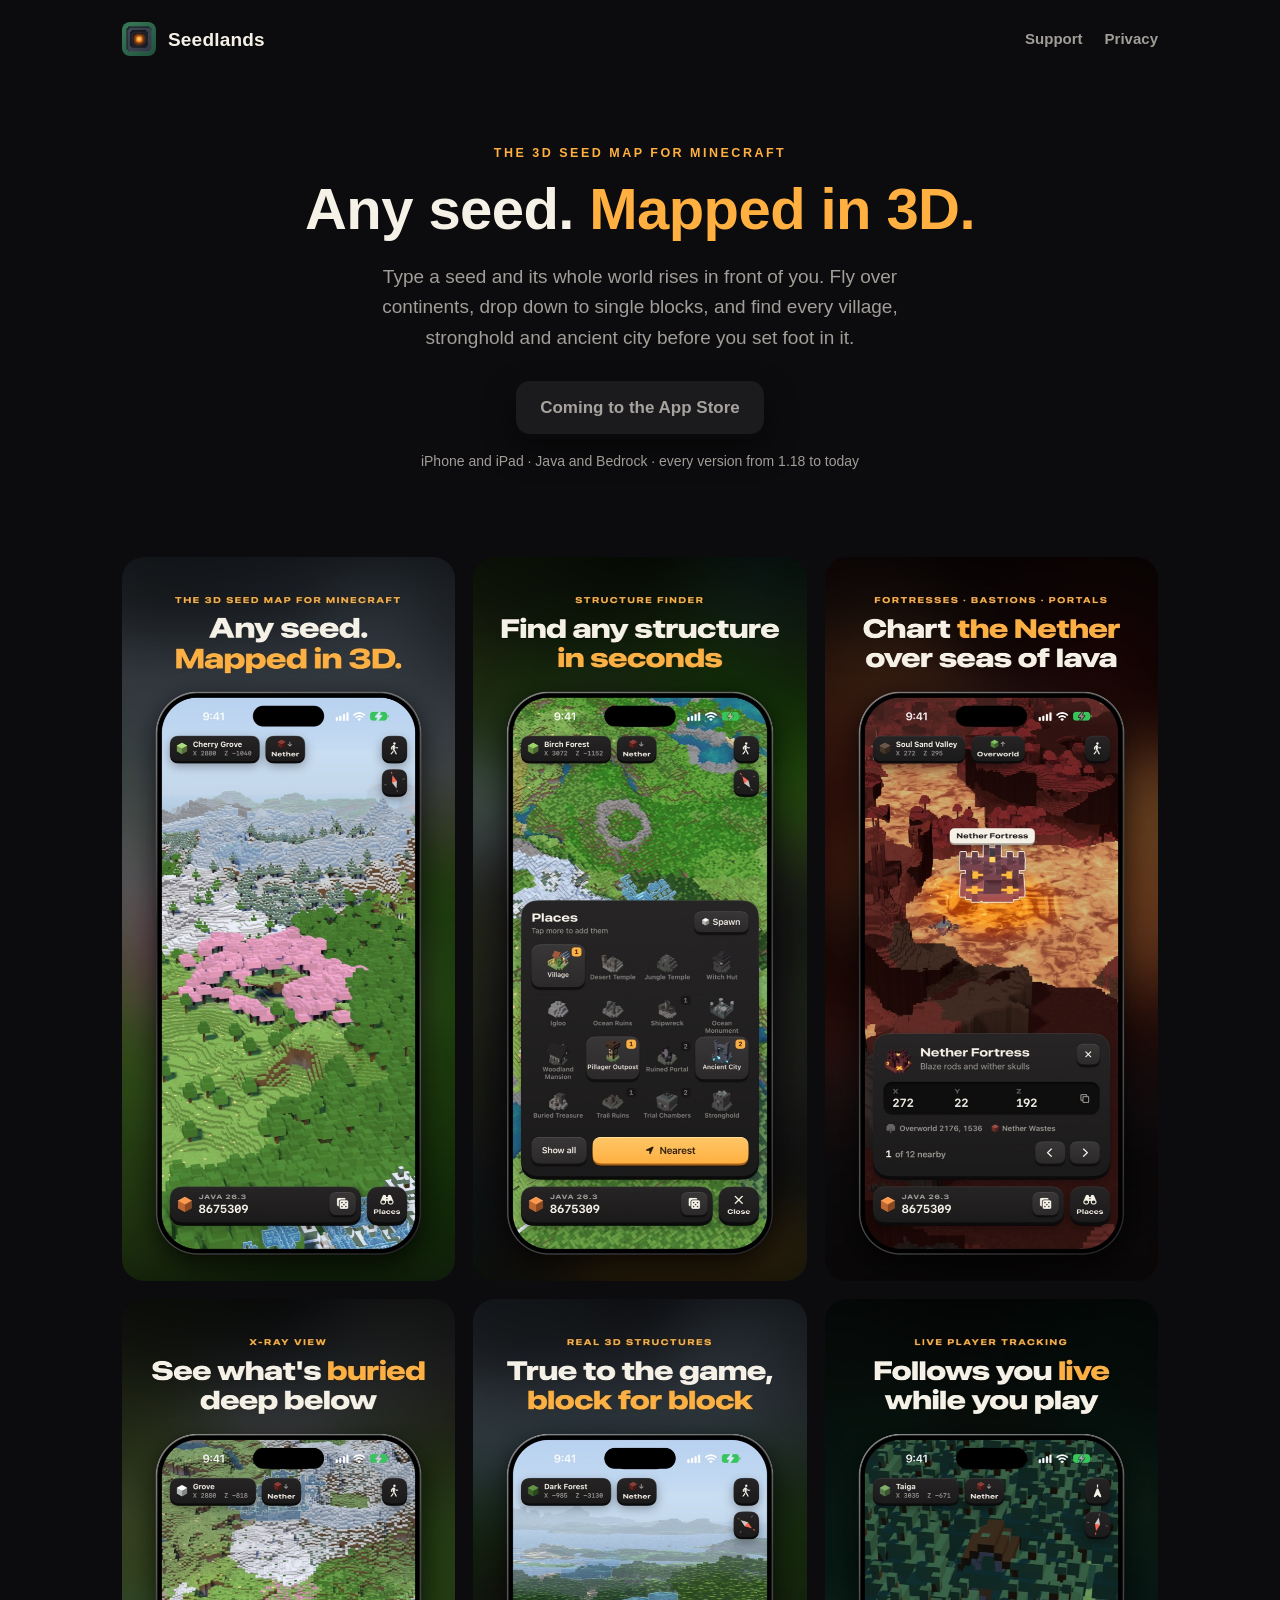
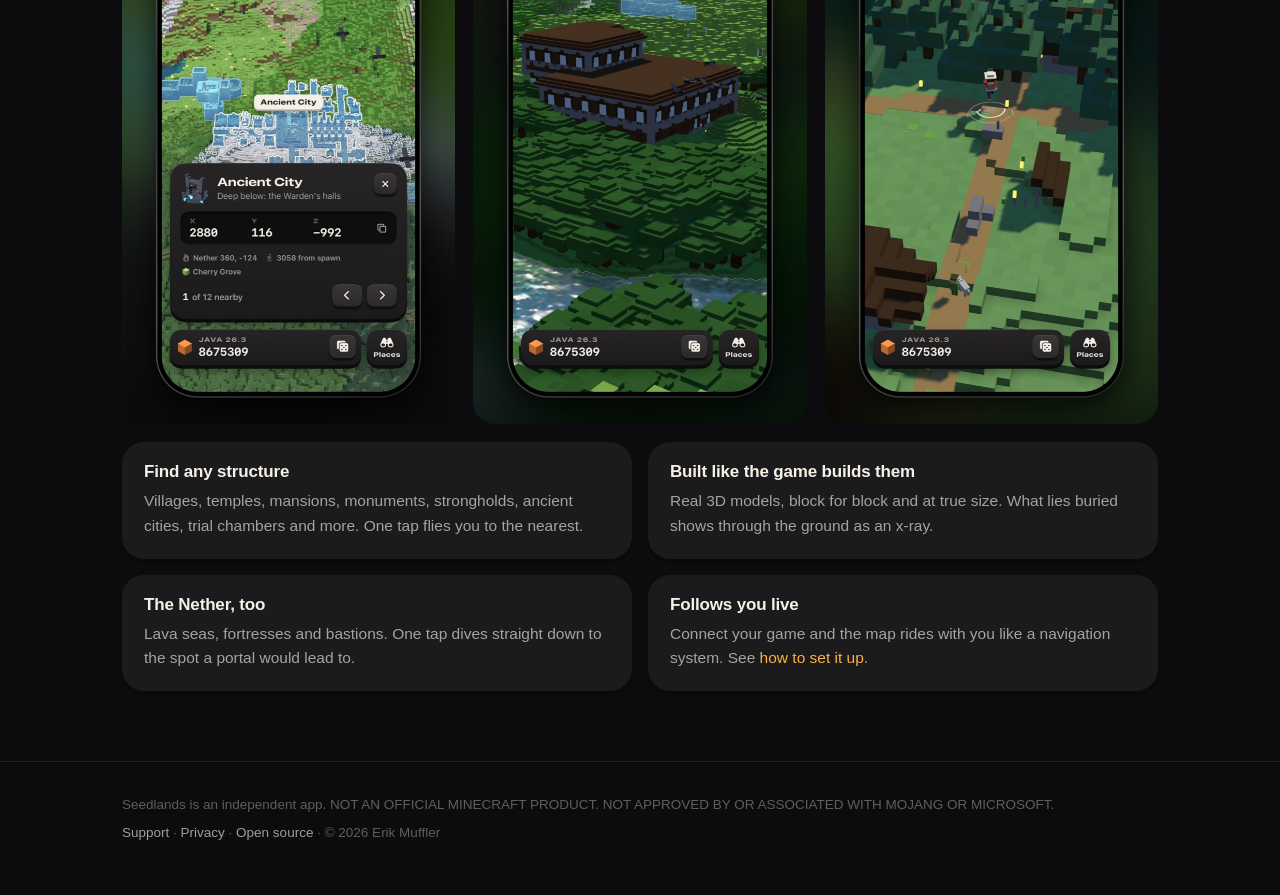
==== index.html @ 0ec45cc1 "Seedlands website: landing page, support, privacy, open source, the Seedlands Link mod Co-Authored-B" ====
<!doctype html>
<html lang="en">
<head>
<meta charset="utf-8">
<meta name="viewport" content="width=device-width, initial-scale=1">
<title>Seedlands – the 3D seed map for Minecraft</title>
<meta name="description" content="See any Minecraft seed as a living 3D map on iPhone and iPad: find villages, strongholds and ancient cities, x-ray what is buried, chart the Nether, and let the map follow you live.">
<meta name="color-scheme" content="dark">
<link rel="icon" href="img/favicon.png">
<link rel="stylesheet" href="style.css">
</head>
<body>
<div class="wrap wide"><header class="bar"><a class="brand" href="./"><img src="img/icon.png" alt="">Seedlands</a><nav><a href="support.html">Support</a><a href="privacy.html">Privacy</a></nav></header></div>
<main class="wrap wide">
<section class="hero">
<p class="over">The 3D seed map for Minecraft</p>
<h1 style="margin-top:18px">Any seed. <em>Mapped in 3D.</em></h1>
<p class="lead">Type a seed and its whole world rises in front of you. Fly over continents, drop down to single blocks, and find every village, stronghold and ancient city before you set foot in it.</p>
<a class="key soon" href="https://apps.apple.com/app/id6832922834">Coming to the App Store</a>
<p style="font-size:14px;margin-top:16px">iPhone and iPad · Java and Bedrock · every version from 1.18 to today</p>
</section>
<section class="shots">
<img src="img/shot-01.jpg" alt="A cherry grove under snowy peaks, seen in 3D" width="1320" height="2868">
<img src="img/shot-02.jpg" alt="The Places panel: every kind of structure, with the nearest one a tap away" width="1320" height="2868">
<img src="img/shot-03.jpg" alt="A Nether fortress over a sea of lava" width="1320" height="2868">
<img src="img/shot-04.jpg" alt="An ancient city shown as an x-ray through the ground" width="1320" height="2868">
<img src="img/shot-05.jpg" alt="A woodland mansion, built block for block" width="1320" height="2868">
<img src="img/shot-06.jpg" alt="The map following the player live" width="1320" height="2868">
</section>
<section class="grid">
<div class="card"><h3>Find any structure</h3><p>Villages, temples, mansions, monuments, strongholds, ancient cities, trial chambers and more. One tap flies you to the nearest.</p></div>
<div class="card"><h3>Built like the game builds them</h3><p>Real 3D models, block for block and at true size. What lies buried shows through the ground as an x-ray.</p></div>
<div class="card"><h3>The Nether, too</h3><p>Lava seas, fortresses and bastions. One tap dives straight down to the spot a portal would lead to.</p></div>
<div class="card"><h3>Follows you live</h3><p>Connect your game and the map rides with you like a navigation system. See <a href="support.html#live">how to set it up</a>.</p></div>
</section>
</main>
<footer><div class="wrap wide"><p>Seedlands is an independent app. NOT AN OFFICIAL MINECRAFT PRODUCT. NOT APPROVED BY OR ASSOCIATED WITH MOJANG OR MICROSOFT.</p><p><a href="support.html">Support</a> · <a href="privacy.html">Privacy</a> · <a href="open-source.html">Open source</a> · © 2026 Erik Muffler</p></div></footer>
</body></html>
---- style.css ----
/* Seedlands' site: dark stone, paper-white writing, torchlight for the one thing to do. */
:root {
  --stone: #0c0b0d; --slab: #1b1a1c; --well: #0f0e10; --paper: #f6f1e7;
  --dim: rgba(246, 241, 231, 0.64); --faint: rgba(246, 241, 231, 0.36);
  --hairline: rgba(246, 241, 231, 0.09); --torch: #ffb040; --on-torch: #2b1a08;
  --sans: -apple-system, BlinkMacSystemFont, "SF Pro Text", "Helvetica Neue", Helvetica, Arial, sans-serif;
  --wide: -apple-system, BlinkMacSystemFont, "SF Pro Display", "Helvetica Neue", Helvetica, Arial, sans-serif;
}
* { box-sizing: border-box; }
html { -webkit-text-size-adjust: 100%; background: var(--stone); }
body { margin: 0; background: var(--stone); color: var(--paper); font: 17px/1.6 var(--sans); -webkit-font-smoothing: antialiased; }
a { color: var(--torch); text-decoration: none; }
a:hover { text-decoration: underline; }
.wrap { max-width: 760px; margin: 0 auto; padding: 0 22px; }
.wide { max-width: 1080px; }
header.bar { display: flex; align-items: center; justify-content: space-between; padding: 22px 0; }
.brand { display: flex; align-items: center; gap: 12px; color: var(--paper); font: 700 19px/1 var(--wide); font-stretch: 125%; letter-spacing: 0.01em; }
.brand img { width: 34px; height: 34px; border-radius: 8px; }
nav a { color: var(--dim); margin-left: 22px; font-size: 15px; font-weight: 600; }
nav a[aria-current] { color: var(--paper); }
h1, h2, h3 { font-family: var(--wide); font-stretch: 125%; letter-spacing: -0.01em; line-height: 1.12; margin: 0; }
h1 { font-size: clamp(34px, 6vw, 58px); font-weight: 800; }
h1 em { font-style: normal; color: var(--torch); }
h2 { font-size: 24px; font-weight: 700; margin-top: 46px; }
h3 { font-size: 17px; font-weight: 700; margin-top: 28px; font-stretch: 112%; }
p, li { color: var(--dim); }
p strong, li strong { color: var(--paper); }
.over { color: var(--torch); font: 700 12.5px/1 var(--wide); font-stretch: 125%; letter-spacing: 0.2em; text-transform: uppercase; }
.hero { padding: 56px 0 26px; text-align: center; }
.hero p.lead { font-size: 19px; max-width: 560px; margin: 20px auto 0; }
.key { display: inline-block; margin-top: 28px; background: linear-gradient(#ffc766, var(--torch)); color: var(--on-torch); font-weight: 700;
       padding: 13px 24px; border-radius: 14px; box-shadow: 0 5px 0 #9e5914, 0 14px 30px rgba(0, 0, 0, 0.5); }
.key:hover { text-decoration: none; filter: brightness(1.05); }
.key.soon { background: var(--slab); color: var(--dim); box-shadow: 0 5px 0 #0a090b, 0 14px 30px rgba(0, 0, 0, 0.5); }
.shots { display: grid; grid-template-columns: repeat(3, 1fr); gap: 18px; margin: 44px 0 10px; }
.shots img { width: 100%; height: auto; border-radius: 22px; display: block; }
.grid { display: grid; grid-template-columns: repeat(2, 1fr); gap: 16px; margin-top: 18px; }
.card { background: var(--slab); border-radius: 22px; padding: 20px 22px; box-shadow: 0 5px 0 #0a090b; }
.card h3 { margin-top: 0; }
.card p { margin: 8px 0 0; font-size: 15.5px; }
.well { background: var(--well); border-radius: 16px; padding: 16px 18px; box-shadow: inset 0 2px 3px rgba(0, 0, 0, 0.7); }
.well p { margin: 0; }
code { font: 14px/1.4 ui-monospace, "SF Mono", Menlo, monospace; background: var(--well); padding: 2px 6px; border-radius: 6px; color: var(--paper); }
ol, ul { padding-left: 22px; }
li { margin: 6px 0; }
footer { margin-top: 70px; padding: 26px 0 46px; border-top: 1px solid var(--hairline); font-size: 13.5px; color: var(--faint); }
footer p { color: var(--faint); margin: 6px 0; }
footer a { color: var(--dim); }
pre { white-space: pre-wrap; font: 12.5px/1.5 ui-monospace, "SF Mono", Menlo, monospace; color: var(--dim); background: var(--well); padding: 16px 18px; border-radius: 16px; }
@media (max-width: 720px) { .shots { grid-template-columns: repeat(2, 1fr); } .grid { grid-template-columns: 1fr; } nav a { margin-left: 14px; } }
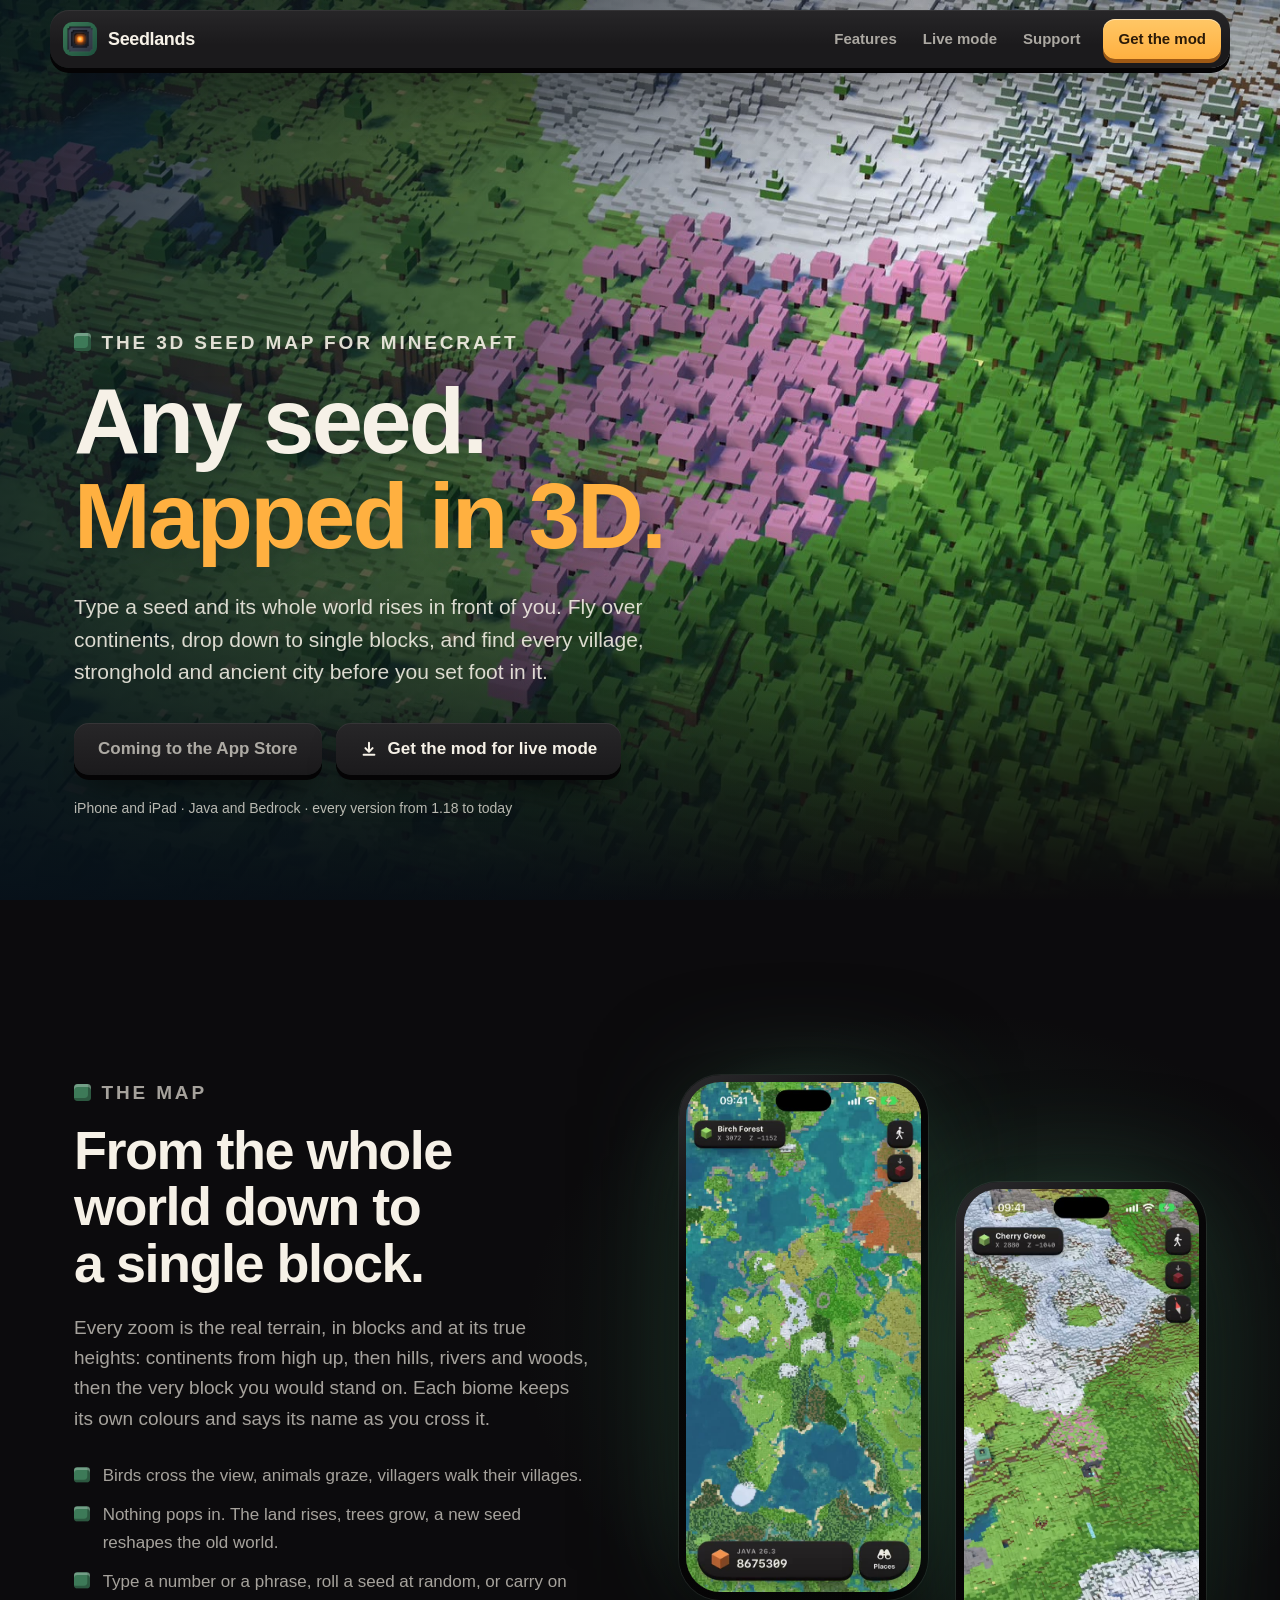
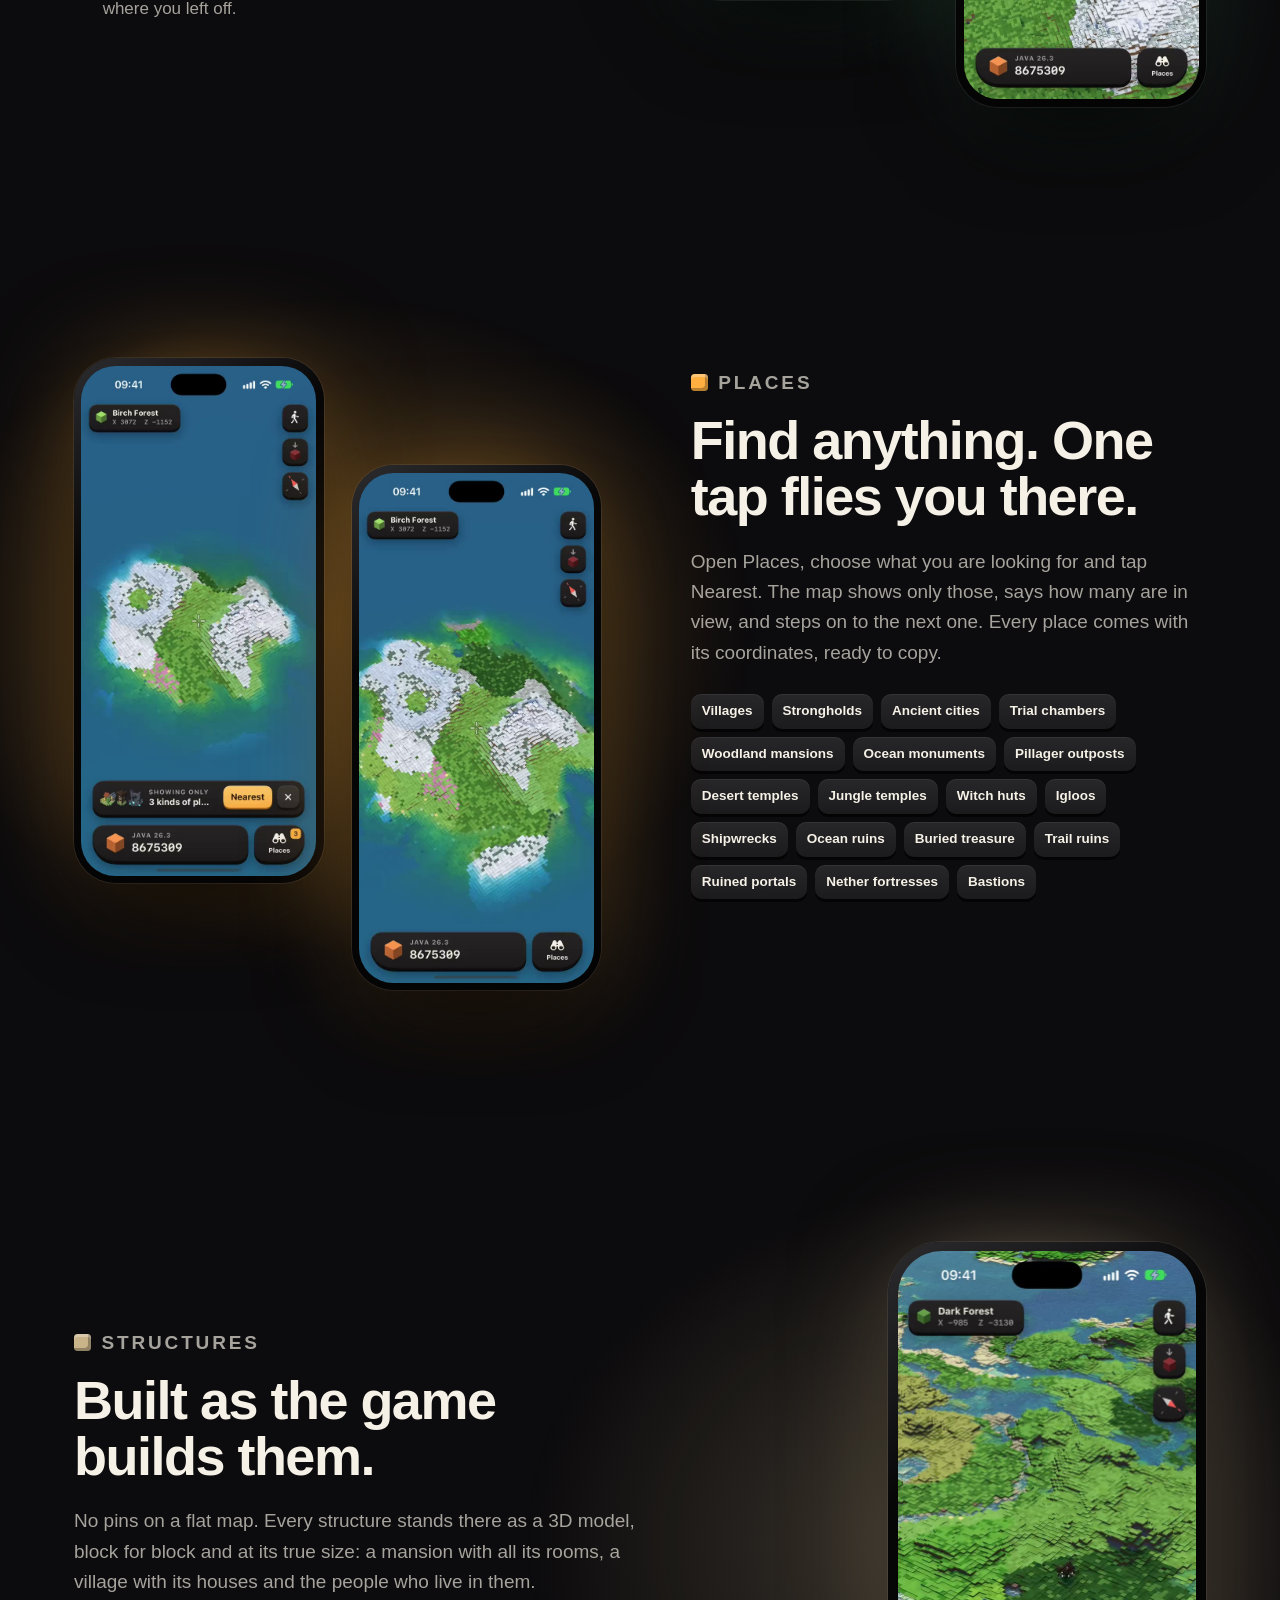
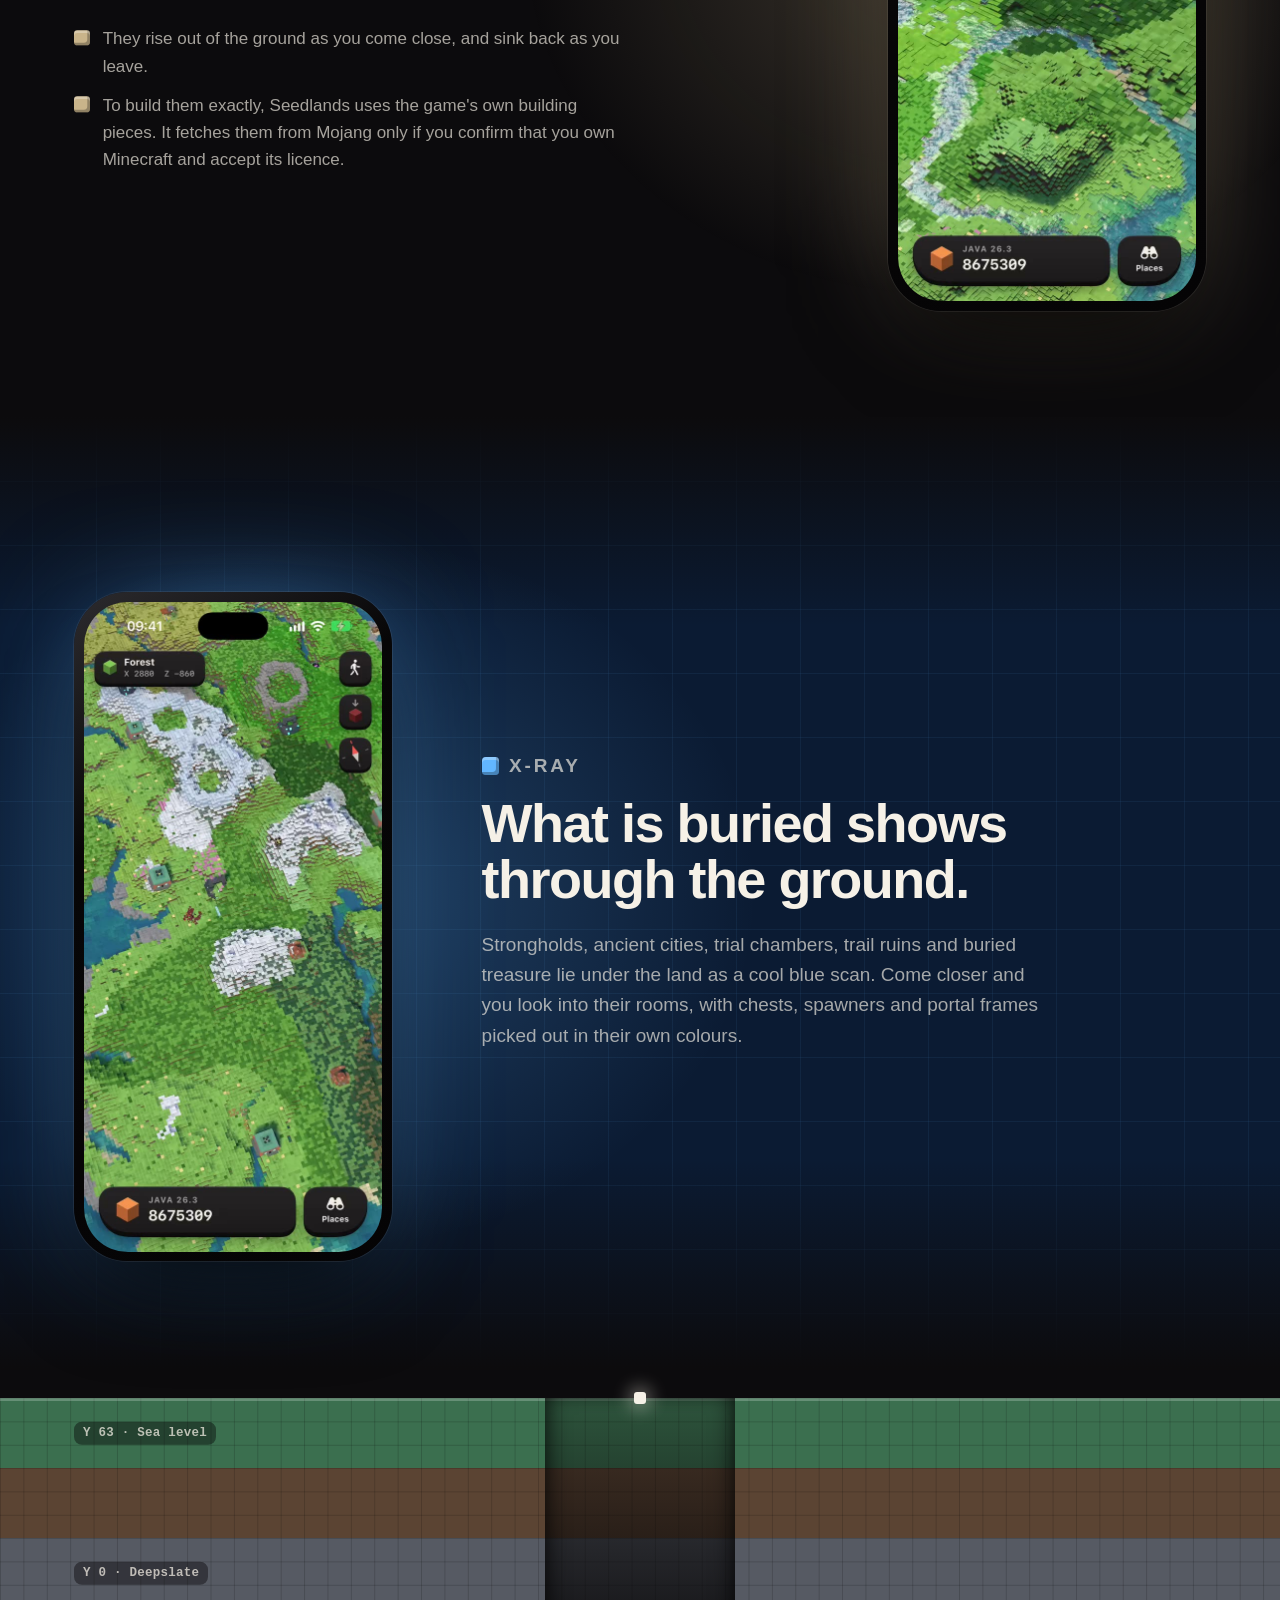
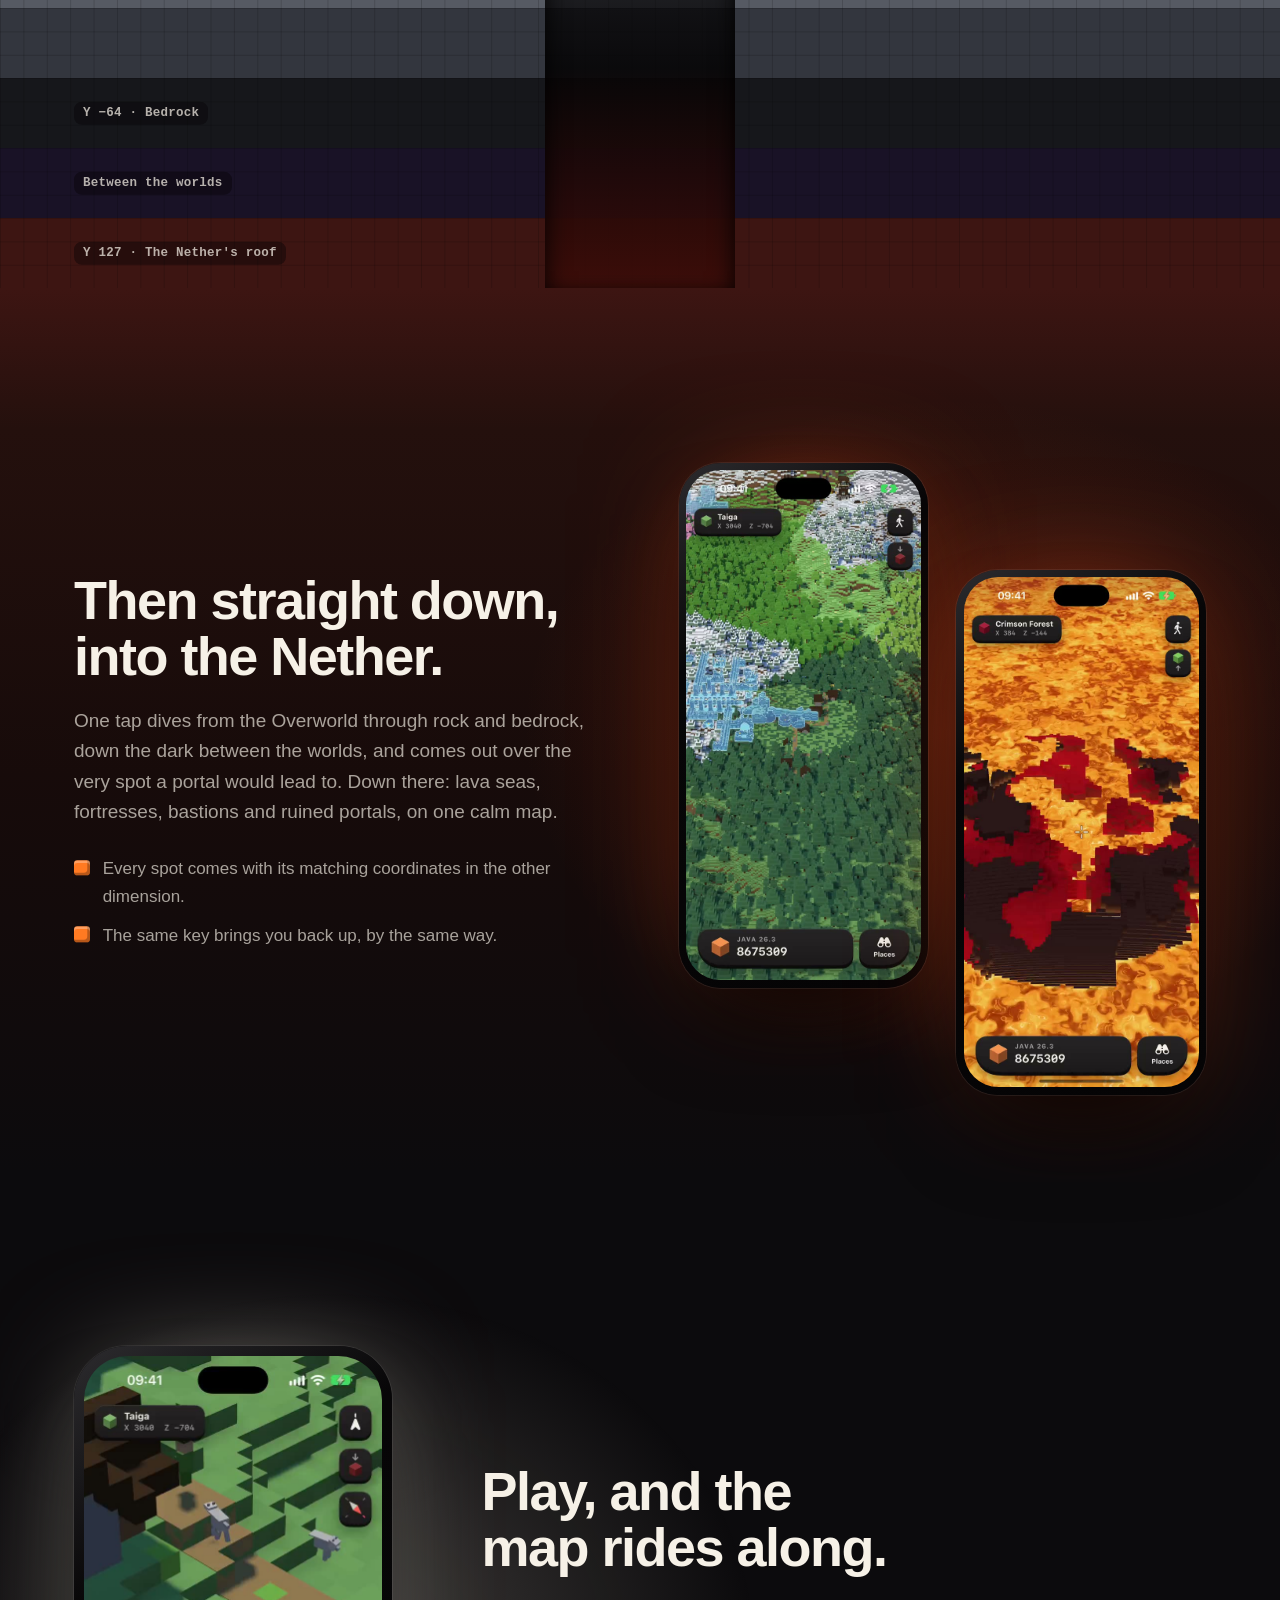
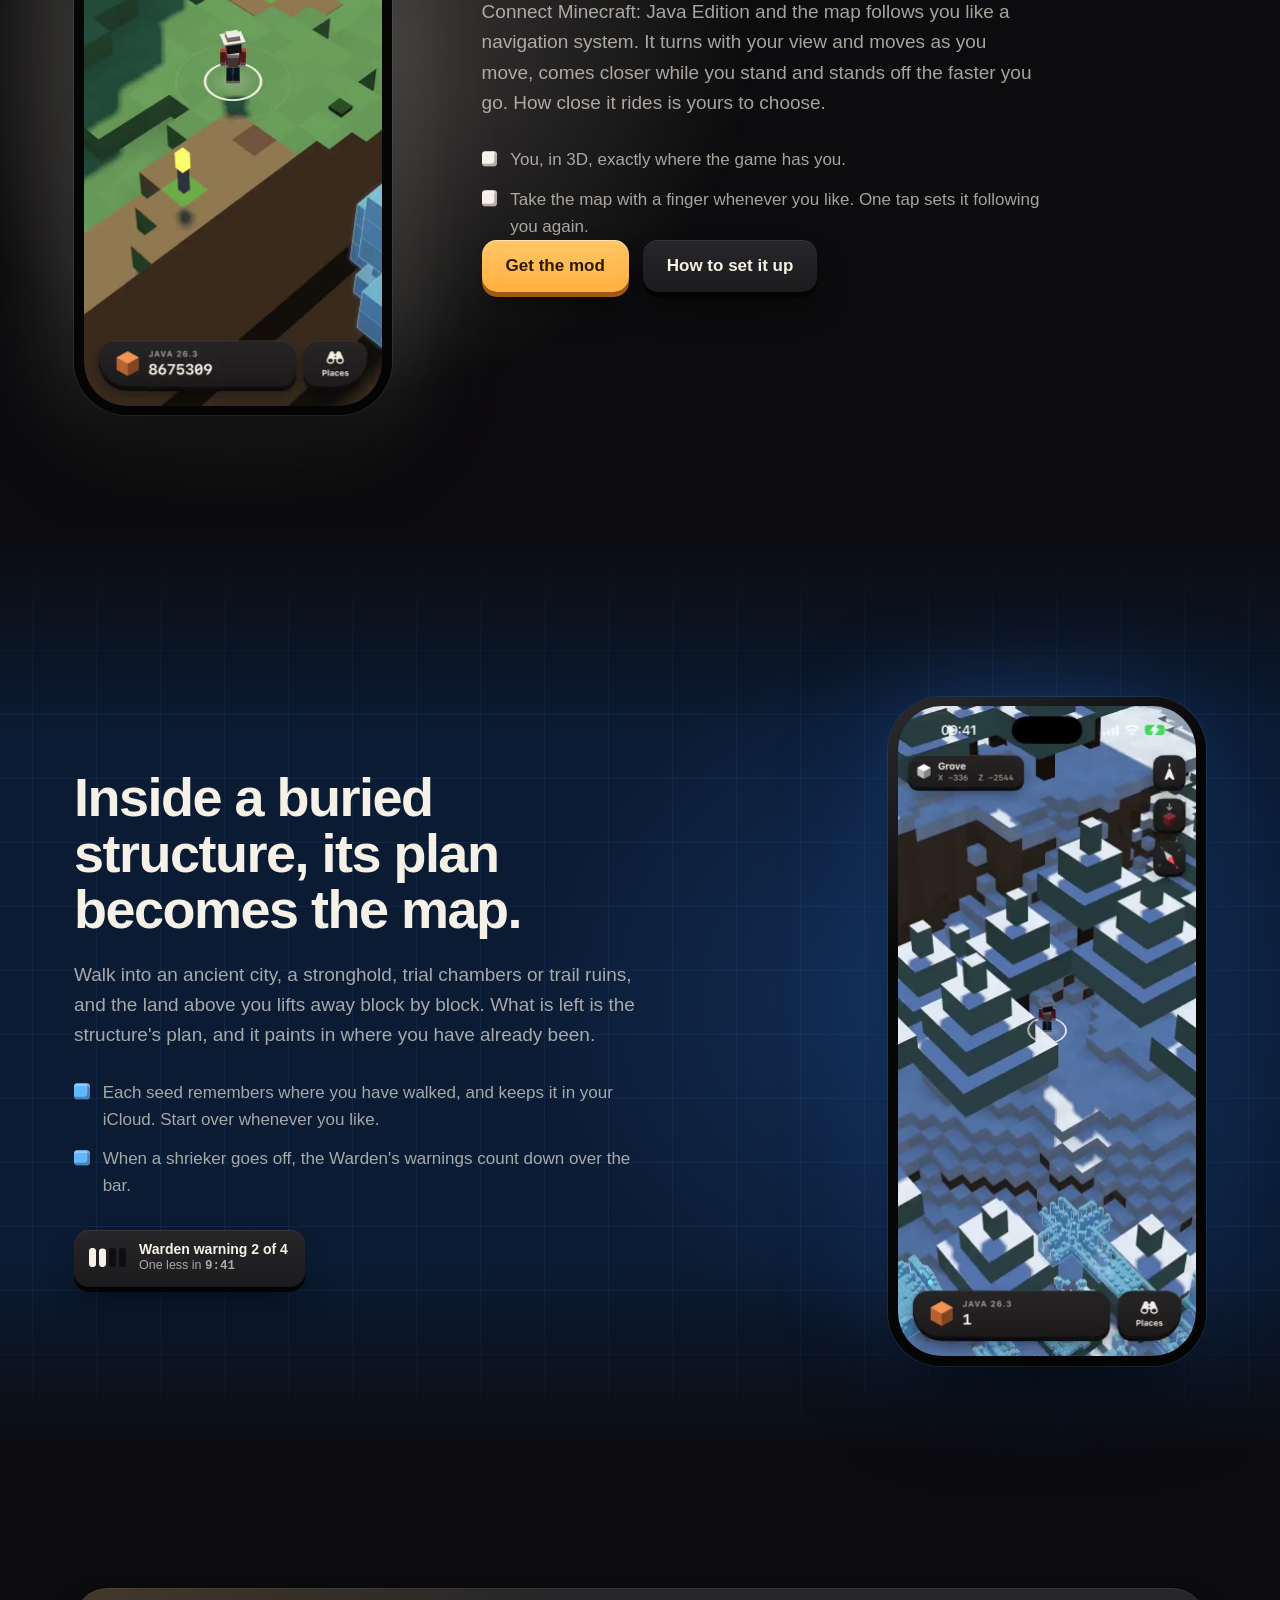
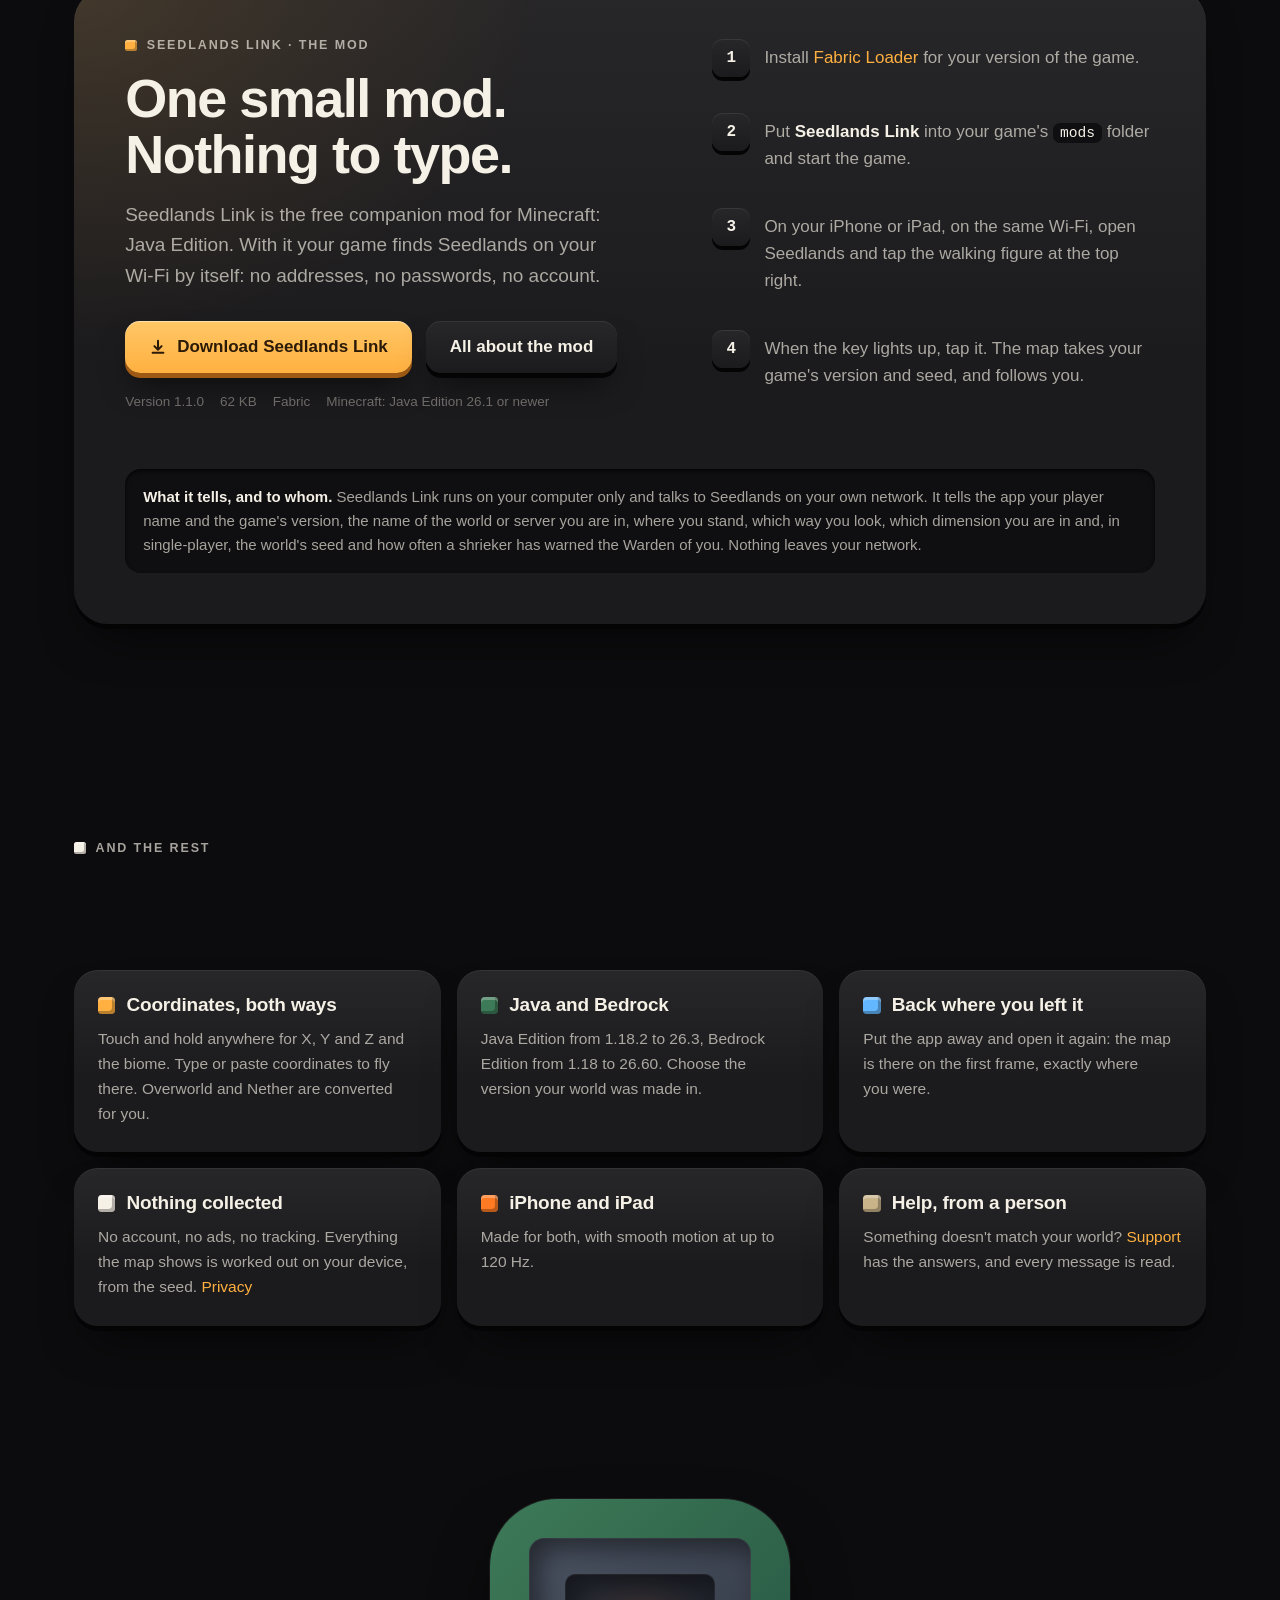
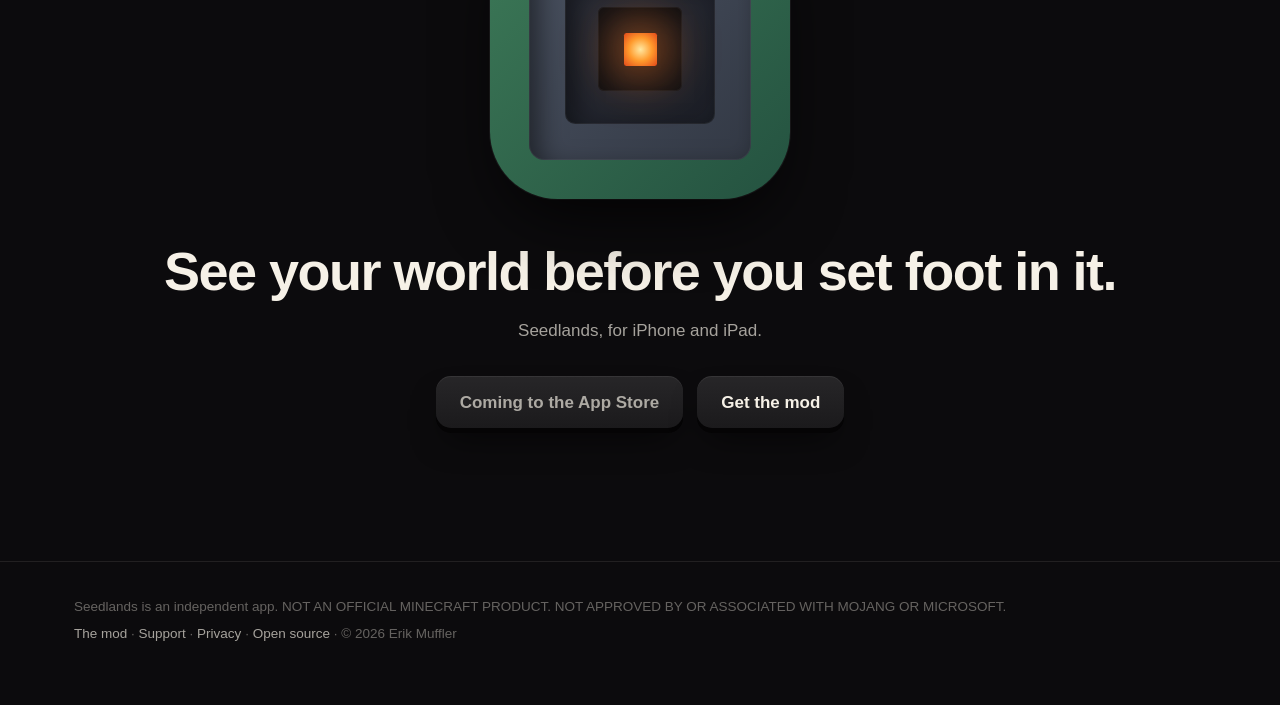
==== commit 1eab8ec5: "The site made anew: it opens as the app does and shows every feature The first screen is the app's o" ====
--- a/index.html
+++ b/index.html
@@ -2,37 +2,208 @@
 <html lang="en">
 <head>
 <meta charset="utf-8">
-<meta name="viewport" content="width=device-width, initial-scale=1">
+<meta name="viewport" content="width=device-width, initial-scale=1, viewport-fit=cover">
 <title>Seedlands – the 3D seed map for Minecraft</title>
 <meta name="description" content="See any Minecraft seed as a living 3D map on iPhone and iPad: find villages, strongholds and ancient cities, x-ray what is buried, chart the Nether, and let the map follow you live.">
 <meta name="color-scheme" content="dark">
+<meta name="theme-color" content="#0c0b0d">
+<meta property="og:type" content="website">
+<meta property="og:title" content="Seedlands – the 3D seed map for Minecraft">
+<meta property="og:description" content="Any seed, mapped in 3D. Find any structure, x-ray what is buried, dive into the Nether, and let the map follow you while you play.">
+<meta property="og:image" content="https://mfrports.github.io/seedlands-app/img/og.jpg">
+<meta name="twitter:card" content="summary_large_image">
 <link rel="icon" href="img/favicon.png">
+<link rel="apple-touch-icon" href="img/icon.png">
 <link rel="stylesheet" href="style.css">
+<script>document.documentElement.className="js";setTimeout(function(){if(!window.seedlands)document.documentElement.className=""},2500)</script>
+<script src="site.js" defer></script>
 </head>
 <body>
-<div class="wrap wide"><header class="bar"><a class="brand" href="./"><img src="img/icon.png" alt="">Seedlands</a><nav><a href="support.html">Support</a><a href="privacy.html">Privacy</a></nav></header></div>
-<main class="wrap wide">
-<section class="hero">
-<p class="over">The 3D seed map for Minecraft</p>
-<h1 style="margin-top:18px">Any seed. <em>Mapped in 3D.</em></h1>
-<p class="lead">Type a seed and its whole world rises in front of you. Fly over continents, drop down to single blocks, and find every village, stronghold and ancient city before you set foot in it.</p>
+<header class="top"><div class="bar slab">
+<a class="brand" href="./"><img src="img/icon.png" alt="" width="34" height="34"><span>Seedlands</span></a>
+<nav><a class="wide" href="#map">Features</a><a class="wide" href="#live">Live mode</a><a href="support.html">Support</a><a class="key small" href="mod.html">Get the mod</a></nav>
+</div></header>
+
+<main>
+<section class="hero" id="top">
+<div class="world" aria-hidden="true"><video data-wide="video/world-wide.mp4" data-tall="video/world-tall.mp4" muted playsinline preload="none"></video></div>
+<div class="wrap"><div class="copy">
+<p class="over rise"><i class="cube" style="--c:var(--moss)"></i>The 3D seed map for Minecraft</p>
+<h1><span class="line rise" style="--i:1">Any seed.</span> <span class="line rise torch" style="--i:2">Mapped in 3D.</span></h1>
+<p class="lead rise" style="--i:3">Type a seed and its whole world rises in front of you. Fly over continents, drop down to single blocks, and find every village, stronghold and ancient city before you set foot in it.</p>
+<div class="keys rise" style="--i:4">
 <a class="key soon" href="https://apps.apple.com/app/id6832922834">Coming to the App Store</a>
-<p style="font-size:14px;margin-top:16px">iPhone and iPad · Java and Bedrock · every version from 1.18 to today</p>
+<a class="key stone" href="mod.html"><svg viewBox="0 0 20 20" fill="none" stroke="currentColor" stroke-width="2.2" stroke-linecap="round" stroke-linejoin="round" aria-hidden="true"><path d="M10 3v10m0 0 4-4m-4 4-4-4M4 16.5h12"/></svg>Get the mod for live mode</a>
+</div>
+<p class="fine rise" style="--i:5">iPhone and iPad · Java and Bedrock · every version from 1.18 to today</p>
+</div></div>
 </section>
-<section class="shots">
-<img src="img/shot-01.jpg" alt="A cherry grove under snowy peaks, seen in 3D" width="1320" height="2868">
-<img src="img/shot-02.jpg" alt="The Places panel: every kind of structure, with the nearest one a tap away" width="1320" height="2868">
-<img src="img/shot-03.jpg" alt="A Nether fortress over a sea of lava" width="1320" height="2868">
-<img src="img/shot-04.jpg" alt="An ancient city shown as an x-ray through the ground" width="1320" height="2868">
-<img src="img/shot-05.jpg" alt="A woodland mansion, built block for block" width="1320" height="2868">
-<img src="img/shot-06.jpg" alt="The map following the player live" width="1320" height="2868">
-</section>
-<section class="grid">
-<div class="card"><h3>Find any structure</h3><p>Villages, temples, mansions, monuments, strongholds, ancient cities, trial chambers and more. One tap flies you to the nearest.</p></div>
-<div class="card"><h3>Built like the game builds them</h3><p>Real 3D models, block for block and at true size. What lies buried shows through the ground as an x-ray.</p></div>
-<div class="card"><h3>The Nether, too</h3><p>Lava seas, fortresses and bastions. One tap dives straight down to the spot a portal would lead to.</p></div>
-<div class="card"><h3>Follows you live</h3><p>Connect your game and the map rides with you like a navigation system. See <a href="support.html#live">how to set it up</a>.</p></div>
-</section>
+
+<section class="feature" id="map" style="--tone:var(--moss)"><div class="wrap">
+<div class="copy">
+<p class="over rise"><i class="cube" style="--c:var(--moss)"></i>The map</p>
+<h2 class="rise" style="--i:1">From the whole world down to a single block.</h2>
+<p class="rise" style="--i:2">Every zoom is the real terrain, in blocks and at its true heights: continents from high up, then hills, rivers and woods, then the very block you would stand on. Each biome keeps its own colours and says its name as you cross it.</p>
+<ul class="facts">
+<li class="rise" style="--i:3"><i class="cube" style="--c:var(--moss)"></i><span>Birds cross the view, animals graze, villagers walk their villages.</span></li>
+<li class="rise" style="--i:4"><i class="cube" style="--c:var(--moss)"></i><span>Nothing pops in. The land rises, trees grow, a new seed reshapes the old world.</span></li>
+<li class="rise" style="--i:5"><i class="cube" style="--c:var(--moss)"></i><span>Type a number or a phrase, roll a seed at random, or carry on where you left off.</span></li>
+</ul>
+</div>
+<div class="pair">
+<figure class="phone rise"><div class="body"><div class="screen" style="background-image:url(img/zoom.jpg)"><video data-src="video/zoom.mp4" poster="img/zoom.jpg" muted playsinline preload="none" aria-label="The map flies from the whole world down into a cherry grove"></video></div></div></figure>
+<figure class="phone rise" style="--i:2"><div class="body"><div class="screen" style="background-image:url(img/reseed.jpg)"><video data-src="video/reseed.mp4" poster="img/reseed.jpg" muted playsinline preload="none" aria-label="A new seed: the old world reshapes into the new one"></video></div></div></figure>
+</div>
+</div></section>
+
+<section class="feature flip" id="places" style="--tone:var(--torch)"><div class="wrap">
+<div class="copy">
+<p class="over rise"><i class="cube" style="--c:var(--torch)"></i>Places</p>
+<h2 class="rise" style="--i:1">Find anything. One tap flies you there.</h2>
+<p class="rise" style="--i:2">Open Places, choose what you are looking for and tap Nearest. The map shows only those, says how many are in view, and steps on to the next one. Every place comes with its coordinates, ready to copy.</p>
+<ul class="chips rise" style="--i:3">
+<li>Villages</li><li>Strongholds</li><li>Ancient cities</li><li>Trial chambers</li><li>Woodland mansions</li><li>Ocean monuments</li><li>Pillager outposts</li><li>Desert temples</li><li>Jungle temples</li><li>Witch huts</li><li>Igloos</li><li>Shipwrecks</li><li>Ocean ruins</li><li>Buried treasure</li><li>Trail ruins</li><li>Ruined portals</li><li>Nether fortresses</li><li>Bastions</li>
+</ul>
+</div>
+<div class="pair">
+<figure class="phone rise"><div class="body"><div class="screen" style="background-image:url(img/places.jpg)"><video data-src="video/places.mp4" poster="img/places.jpg" muted playsinline preload="none" aria-label="The Places panel opens: every kind of structure, with how many are in view"></video></div></div></figure>
+<figure class="phone rise" style="--i:2"><div class="body"><div class="screen" style="background-image:url(img/find.jpg)"><video data-src="video/find.mp4" poster="img/find.jpg" muted playsinline preload="none" aria-label="The map flies to the nearest village and shows its coordinates"></video></div></div></figure>
+</div>
+</div></section>
+
+<section class="feature" id="built" style="--tone:#c9b48a"><div class="wrap">
+<div class="copy">
+<p class="over rise"><i class="cube" style="--c:#c9b48a"></i>Structures</p>
+<h2 class="rise" style="--i:1">Built as the game builds them.</h2>
+<p class="rise" style="--i:2">No pins on a flat map. Every structure stands there as a 3D model, block for block and at its true size: a mansion with all its rooms, a village with its houses and the people who live in them.</p>
+<ul class="facts">
+<li class="rise" style="--i:3"><i class="cube" style="--c:#c9b48a"></i><span>They rise out of the ground as you come close, and sink back as you leave.</span></li>
+<li class="rise" style="--i:4"><i class="cube" style="--c:#c9b48a"></i><span>To build them exactly, Seedlands uses the game's own building pieces. It fetches them from Mojang only if you confirm that you own Minecraft and accept its licence.</span></li>
+</ul>
+</div>
+<figure class="phone rise"><div class="body"><div class="screen" style="background-image:url(img/mansion.jpg)"><video data-src="video/mansion.mp4" poster="img/mansion.jpg" muted playsinline preload="none" aria-label="The map flies in on a woodland mansion, built block for block"></video></div></div></figure>
+</div></section>
+
+<section class="feature flip paper" id="buried" style="--tone:var(--scan)"><div class="wrap">
+<div class="copy">
+<p class="over rise"><i class="cube" style="--c:var(--scan)"></i>X-ray</p>
+<h2 class="rise" style="--i:1">What is buried shows through the ground.</h2>
+<p class="rise" style="--i:2">Strongholds, ancient cities, trial chambers, trail ruins and buried treasure lie under the land as a cool blue scan. Come closer and you look into their rooms, with chests, spawners and portal frames picked out in their own colours.</p>
+</div>
+<figure class="phone rise"><div class="body"><div class="screen" style="background-image:url(img/scan.jpg)"><video data-src="video/scan.mp4" poster="img/scan.jpg" muted playsinline preload="none" aria-label="The map comes down on an ancient city, seen as an x-ray through the mountain"></video></div></div></figure>
+</div></section>
+
+<div class="strata" aria-hidden="true">
+<div style="--c:#3b6f4f"><span>Y 63 · Sea level</span></div>
+<div style="--c:#5b4433"><span></span></div>
+<div style="--c:#565a63"><span>Y 0 · Deepslate</span></div>
+<div style="--c:#33363e"><span></span></div>
+<div style="--c:#16171b"><span>Y −64 · Bedrock</span></div>
+<div style="--c:#191226"><span>Between the worlds</span></div>
+<div style="--c:#3d1512"><span>Y 127 · The Nether's roof</span></div>
+<i class="eye"></i>
+</div>
+
+<section class="feature nether" id="nether" style="--tone:var(--lava)"><div class="wrap">
+<div class="copy">
+<p class="over rise"><i class="cube" style="--c:var(--ember)"></i>The Nether</p>
+<h2 class="rise" style="--i:1">Then straight down, into the Nether.</h2>
+<p class="rise" style="--i:2">One tap dives from the Overworld through rock and bedrock, down the dark between the worlds, and comes out over the very spot a portal would lead to. Down there: lava seas, fortresses, bastions and ruined portals, on one calm map.</p>
+<ul class="facts">
+<li class="rise" style="--i:3"><i class="cube" style="--c:var(--ember)"></i><span>Every spot comes with its matching coordinates in the other dimension.</span></li>
+<li class="rise" style="--i:4"><i class="cube" style="--c:var(--ember)"></i><span>The same key brings you back up, by the same way.</span></li>
+</ul>
+</div>
+<div class="pair">
+<figure class="phone rise"><div class="body"><div class="screen" style="background-image:url(img/dive.jpg)"><video data-src="video/dive.mp4" poster="img/dive.jpg" muted playsinline preload="none" aria-label="The dive: down a shaft through the Overworld's layers and out over the Nether's lava"></video></div></div></figure>
+<figure class="phone rise" style="--i:2"><div class="body"><div class="screen" style="background-image:url(img/nether.jpg)"><video data-src="video/nether.mp4" poster="img/nether.jpg" muted playsinline preload="none" aria-label="A Nether fortress over a sea of lava"></video></div></div></figure>
+</div>
+</div></section>
+
+<section class="feature flip" id="live" style="--tone:#d9d2c3"><div class="wrap">
+<div class="copy">
+<p class="over rise"><i class="cube" style="--c:var(--paper)"></i>Live mode</p>
+<h2 class="rise" style="--i:1">Play, and the map rides along.</h2>
+<p class="rise" style="--i:2">Connect Minecraft: Java Edition and the map follows you like a navigation system. It turns with your view and moves as you move, comes closer while you stand and stands off the faster you go. How close it rides is yours to choose.</p>
+<ul class="facts">
+<li class="rise" style="--i:3"><i class="cube" style="--c:var(--paper)"></i><span>You, in 3D, exactly where the game has you.</span></li>
+<li class="rise" style="--i:4"><i class="cube" style="--c:var(--paper)"></i><span>Take the map with a finger whenever you like. One tap sets it following you again.</span></li>
+</ul>
+<div class="keys rise" style="--i:5"><a class="key" href="mod.html">Get the mod</a><a class="key stone" href="support.html#live">How to set it up</a></div>
+</div>
+<figure class="phone rise"><div class="body"><div class="screen" style="background-image:url(img/live.jpg)"><video data-src="video/live.mp4" poster="img/live.jpg" muted playsinline preload="none" aria-label="The map follows a player walking through a village"></video></div></div></figure>
+</div></section>
+
+<section class="feature paper" id="inside" style="--tone:#2f6fd0"><div class="wrap">
+<div class="copy">
+<p class="over rise"><i class="cube" style="--c:var(--scan)"></i>Live, underground</p>
+<h2 class="rise" style="--i:1">Inside a buried structure, its plan becomes the map.</h2>
+<p class="rise" style="--i:2">Walk into an ancient city, a stronghold, trial chambers or trail ruins, and the land above you lifts away block by block. What is left is the structure's plan, and it paints in where you have already been.</p>
+<ul class="facts">
+<li class="rise" style="--i:3"><i class="cube" style="--c:var(--scan)"></i><span>Each seed remembers where you have walked, and keeps it in your iCloud. Start over whenever you like.</span></li>
+<li class="rise" style="--i:4"><i class="cube" style="--c:var(--scan)"></i><span>When a shrieker goes off, the Warden's warnings count down over the bar.</span></li>
+</ul>
+<div class="warden rise" style="--i:5" role="img" aria-label="As in the app: Warden warning 2 of 4. One less in 9 minutes 41 seconds.">
+<span class="marks"><i class="lit"></i><i class="lit"></i><i></i><i></i></span>
+<span class="say"><b>Warden warning <span class="count">2</span> of 4</b><small>One less in <span class="time">9:41</span></small></span>
+</div>
+</div>
+<figure class="phone rise"><div class="body"><div class="screen" style="background-image:url(img/plan.jpg)"><video data-src="video/plan.mp4" poster="img/plan.jpg" muted playsinline preload="none" aria-label="A player goes into an ancient city: the land dissolves and the city's plan becomes the map"></video></div></div></figure>
+</div></section>
+
+<section class="mod" id="mod"><div class="wrap"><div class="panel slab rise">
+<div>
+<p class="over"><i class="cube" style="--c:var(--torch)"></i>Seedlands Link · the mod</p>
+<h2>One small mod. Nothing to type.</h2>
+<p class="say">Seedlands Link is the free companion mod for Minecraft: Java Edition. With it your game finds Seedlands on your Wi‑Fi by itself: no addresses, no passwords, no account.</p>
+<div class="keys">
+<a class="key" href="mod/seedlands-link-1.1.0.jar" download><svg viewBox="0 0 20 20" fill="none" stroke="currentColor" stroke-width="2.2" stroke-linecap="round" stroke-linejoin="round" aria-hidden="true"><path d="M10 3v10m0 0 4-4m-4 4-4-4M4 16.5h12"/></svg>Download Seedlands Link</a>
+<a class="key stone" href="mod.html">All about the mod</a>
+</div>
+<p class="meta"><span>Version 1.1.0</span><span>62 KB</span><span>Fabric</span><span>Minecraft: Java Edition 26.1 or newer</span></p>
+</div>
+<ol class="steps">
+<li><div>Install <a href="https://fabricmc.net/use/installer/">Fabric Loader</a> for your version of the game.</div></li>
+<li><div>Put <strong>Seedlands Link</strong> into your game's <code>mods</code> folder and start the game.</div></li>
+<li><div>On your iPhone or iPad, on the same Wi‑Fi, open Seedlands and tap the walking figure at the top right.</div></li>
+<li><div>When the key lights up, tap it. The map takes your game's version and seed, and follows you.</div></li>
+</ol>
+<div class="well"><p><strong>What it tells, and to whom.</strong> Seedlands Link runs on your computer only and talks to Seedlands on your own network. It tells the app your player name and the game's version, the name of the world or server you are in, where you stand, which way you look, which dimension you are in and, in single-player, the world's seed and how often a shrieker has warned the Warden of you. Nothing leaves your network.</p></div>
+</div></div></section>
+
+<section class="more" id="more"><div class="wrap">
+<p class="over rise"><i class="cube" style="--c:var(--paper)"></i>And the rest</p>
+<h2 class="rise" style="--i:1;margin-top:20px">Small things, done properly.</h2>
+<div class="cards">
+<div class="card slab rise"><h3><i class="cube" style="--c:var(--torch)"></i>Coordinates, both ways</h3><p>Touch and hold anywhere for X, Y and Z and the biome. Type or paste coordinates to fly there. Overworld and Nether are converted for you.</p></div>
+<div class="card slab rise" style="--i:1"><h3><i class="cube" style="--c:var(--moss)"></i>Java and Bedrock</h3><p>Java Edition from 1.18.2 to 26.3, Bedrock Edition from 1.18 to 26.60. Choose the version your world was made in.</p></div>
+<div class="card slab rise" style="--i:2"><h3><i class="cube" style="--c:var(--scan)"></i>Back where you left it</h3><p>Put the app away and open it again: the map is there on the first frame, exactly where you were.</p></div>
+<div class="card slab rise"><h3><i class="cube" style="--c:var(--paper)"></i>Nothing collected</h3><p>No account, no ads, no tracking. Everything the map shows is worked out on your device, from the seed. <a href="privacy.html">Privacy</a></p></div>
+<div class="card slab rise" style="--i:1"><h3><i class="cube" style="--c:var(--ember)"></i>iPhone and iPad</h3><p>Made for both, with smooth motion at up to 120 Hz.</p></div>
+<div class="card slab rise" style="--i:2"><h3><i class="cube" style="--c:#c9b48a"></i>Help, from a person</h3><p>Something doesn't match your world? <a href="support.html">Support</a> has the answers, and every message is read.</p></div>
+</div>
+</div></section>
+
+<section class="cta" id="get"><div class="wrap">
+<div class="pit rise" aria-hidden="true"><i style="--in:13%;--c:linear-gradient(135deg,#4a5261,#333945);--d:6;--n:1"></i><i style="--in:25%;--c:linear-gradient(135deg,#2a2e39,#1b1e26);--d:13;--n:2"></i><i style="--in:36%;--c:linear-gradient(135deg,#191b22,#0f1014);--d:21;--n:3"></i><i style="--in:44.5%;--d:30;--n:4"></i></div>
+<h2 class="rise">See your world before you set foot in it.</h2>
+<p class="rise" style="--i:1">Seedlands, for iPhone and iPad.</p>
+<div class="keys rise" style="--i:2">
+<a class="key soon" href="https://apps.apple.com/app/id6832922834">Coming to the App Store</a>
+<a class="key stone" href="mod.html">Get the mod</a>
+</div>
+</div></section>
 </main>
-<footer><div class="wrap wide"><p>Seedlands is an independent app. NOT AN OFFICIAL MINECRAFT PRODUCT. NOT APPROVED BY OR ASSOCIATED WITH MOJANG OR MICROSOFT.</p><p><a href="support.html">Support</a> · <a href="privacy.html">Privacy</a> · <a href="open-source.html">Open source</a> · © 2026 Erik Muffler</p></div></footer>
+
+<footer><div class="wrap"><p>Seedlands is an independent app. NOT AN OFFICIAL MINECRAFT PRODUCT. NOT APPROVED BY OR ASSOCIATED WITH MOJANG OR MICROSOFT.</p><p><a href="mod.html">The mod</a> · <a href="support.html">Support</a> · <a href="privacy.html">Privacy</a> · <a href="open-source.html">Open source</a> · © 2026 Erik Muffler</p></div></footer>
+
+<nav class="rail slab" aria-label="On this page">
+<a href="#map"><span>The map</span><i></i></a>
+<a href="#places"><span>Places</span><i></i></a>
+<a href="#built"><span>Structures</span><i></i></a>
+<a href="#buried"><span>X-ray</span><i></i></a>
+<a href="#nether"><span>The Nether</span><i></i></a>
+<a href="#live"><span>Live mode</span><i></i></a>
+<a href="#mod"><span>The mod</span><i></i></a>
+</nav>
 </body></html>
--- a/style.css
+++ b/style.css
@@ -1,50 +1,306 @@
-/* Seedlands' site: dark stone, paper-white writing, torchlight for the one thing to do. */
+/* Seedlands' site. Made of what the app is made of: dark stone slabs with a lit top and a
+   visible side, paper-white writing, digits set like an instrument's, torchlight for the one
+   thing to do next. The page goes the way the app's own shot goes: from over the sea down
+   through the land, the rock and bedrock into the Nether. Nothing pops: what comes into
+   view rises out of the ground. No fonts, scripts or pictures from anywhere else. */
 :root {
-  --stone: #0c0b0d; --slab: #1b1a1c; --well: #0f0e10; --paper: #f6f1e7;
-  --dim: rgba(246, 241, 231, 0.64); --faint: rgba(246, 241, 231, 0.36);
-  --hairline: rgba(246, 241, 231, 0.09); --torch: #ffb040; --on-torch: #2b1a08;
-  --sans: -apple-system, BlinkMacSystemFont, "SF Pro Text", "Helvetica Neue", Helvetica, Arial, sans-serif;
-  --wide: -apple-system, BlinkMacSystemFont, "SF Pro Display", "Helvetica Neue", Helvetica, Arial, sans-serif;
+  color-scheme: dark;
+  --stone: #0c0b0d; --slab: #1b1a1c; --slab-top: #272628; --side: #050405; --well: #0f0e10;
+  --paper: #f6f1e7; --dim: rgba(246, 241, 231, 0.66); --faint: rgba(246, 241, 231, 0.38);
+  --line: rgba(246, 241, 231, 0.09);
+  --torch: #ffb040; --torch-top: #ffc766; --torch-side: #9e5914; --on-torch: #2b1a08;
+  --sea: #216289; --moss: #3d7a58; --scan: #63b7ff; --ember: #ff7a22; --lava: #e2491a;
+  --sans: -apple-system, BlinkMacSystemFont, "SF Pro Text", "Segoe UI", Roboto, "Helvetica Neue", Arial, sans-serif;
+  --mono: ui-monospace, "SF Mono", SFMono-Regular, Menlo, Consolas, monospace;
+  --out: cubic-bezier(0.2, 0.7, 0.2, 1);
+  --pw: clamp(232px, 27vw, 318px);
 }
 * { box-sizing: border-box; }
-html { -webkit-text-size-adjust: 100%; background: var(--stone); }
-body { margin: 0; background: var(--stone); color: var(--paper); font: 17px/1.6 var(--sans); -webkit-font-smoothing: antialiased; }
+html { -webkit-text-size-adjust: 100%; background: var(--stone); scroll-behavior: smooth; scroll-padding-top: 92px; }
+body { margin: 0; background: var(--stone); color: var(--paper); font: 17px/1.6 var(--sans); -webkit-font-smoothing: antialiased; overflow-x: hidden; }
+img, video, svg { display: block; max-width: 100%; }
 a { color: var(--torch); text-decoration: none; }
 a:hover { text-decoration: underline; }
-.wrap { max-width: 760px; margin: 0 auto; padding: 0 22px; }
-.wide { max-width: 1080px; }
-header.bar { display: flex; align-items: center; justify-content: space-between; padding: 22px 0; }
-.brand { display: flex; align-items: center; gap: 12px; color: var(--paper); font: 700 19px/1 var(--wide); font-stretch: 125%; letter-spacing: 0.01em; }
-.brand img { width: 34px; height: 34px; border-radius: 8px; }
-nav a { color: var(--dim); margin-left: 22px; font-size: 15px; font-weight: 600; }
-nav a[aria-current] { color: var(--paper); }
-h1, h2, h3 { font-family: var(--wide); font-stretch: 125%; letter-spacing: -0.01em; line-height: 1.12; margin: 0; }
-h1 { font-size: clamp(34px, 6vw, 58px); font-weight: 800; }
-h1 em { font-style: normal; color: var(--torch); }
-h2 { font-size: 24px; font-weight: 700; margin-top: 46px; }
-h3 { font-size: 17px; font-weight: 700; margin-top: 28px; font-stretch: 112%; }
+:focus-visible { outline: 2px solid var(--torch); outline-offset: 3px; border-radius: 6px; }
+h1, h2, h3 { margin: 0; line-height: 1.04; letter-spacing: -0.028em; font-weight: 800; text-wrap: balance; }
+h1 { font-size: clamp(44px, 7.6vw, 92px); }
+h2 { font-size: clamp(31px, 4.6vw, 54px); }
+h3 { font-size: 19px; letter-spacing: -0.01em; line-height: 1.2; font-weight: 700; }
 p, li { color: var(--dim); }
-p strong, li strong { color: var(--paper); }
-.over { color: var(--torch); font: 700 12.5px/1 var(--wide); font-stretch: 125%; letter-spacing: 0.2em; text-transform: uppercase; }
-.hero { padding: 56px 0 26px; text-align: center; }
-.hero p.lead { font-size: 19px; max-width: 560px; margin: 20px auto 0; }
-.key { display: inline-block; margin-top: 28px; background: linear-gradient(#ffc766, var(--torch)); color: var(--on-torch); font-weight: 700;
-       padding: 13px 24px; border-radius: 14px; box-shadow: 0 5px 0 #9e5914, 0 14px 30px rgba(0, 0, 0, 0.5); }
-.key:hover { text-decoration: none; filter: brightness(1.05); }
-.key.soon { background: var(--slab); color: var(--dim); box-shadow: 0 5px 0 #0a090b, 0 14px 30px rgba(0, 0, 0, 0.5); }
-.shots { display: grid; grid-template-columns: repeat(3, 1fr); gap: 18px; margin: 44px 0 10px; }
-.shots img { width: 100%; height: auto; border-radius: 22px; display: block; }
-.grid { display: grid; grid-template-columns: repeat(2, 1fr); gap: 16px; margin-top: 18px; }
-.card { background: var(--slab); border-radius: 22px; padding: 20px 22px; box-shadow: 0 5px 0 #0a090b; }
-.card h3 { margin-top: 0; }
-.card p { margin: 8px 0 0; font-size: 15.5px; }
-.well { background: var(--well); border-radius: 16px; padding: 16px 18px; box-shadow: inset 0 2px 3px rgba(0, 0, 0, 0.7); }
-.well p { margin: 0; }
-code { font: 14px/1.4 ui-monospace, "SF Mono", Menlo, monospace; background: var(--well); padding: 2px 6px; border-radius: 6px; color: var(--paper); }
-ol, ul { padding-left: 22px; }
-li { margin: 6px 0; }
-footer { margin-top: 70px; padding: 26px 0 46px; border-top: 1px solid var(--hairline); font-size: 13.5px; color: var(--faint); }
+p { margin: 0; text-wrap: pretty; }
+strong { color: var(--paper); font-weight: 650; }
+code { font: 0.86em/1.4 var(--mono); background: var(--well); padding: 2px 7px; border-radius: 7px; color: var(--paper); }
+.wrap { max-width: 1180px; margin: 0 auto; padding: 0 24px; }
+.torch { color: var(--torch); }
+.digits { font-family: var(--mono); font-weight: 600; letter-spacing: -0.01em; }
+
+/* A small block in a place's colour, as the app's readout has one. */
+.cube { display: inline-block; width: 0.92em; height: 0.92em; flex: none; border-radius: 0.2em; background: var(--c, var(--moss));
+        box-shadow: inset 0 0.16em 0 rgba(255, 255, 255, 0.28), inset -0.16em -0.16em 0 rgba(0, 0, 0, 0.28); }
+.over { display: flex; align-items: center; gap: 10px; font-size: 12.5px; line-height: 1; font-weight: 700; letter-spacing: 0.15em;
+        text-transform: uppercase; color: var(--dim); }
+
+/* Slabs and keys. A key sinks under the finger. */
+.slab { background: linear-gradient(var(--slab-top), var(--slab) 60%); border-radius: 24px;
+        box-shadow: 0 5px 0 var(--side), 0 26px 50px -22px rgba(0, 0, 0, 0.75), inset 0 1px 0 rgba(255, 255, 255, 0.06); }
+.well { background: var(--well); border-radius: 16px; padding: 16px 18px; box-shadow: inset 0 2px 4px rgba(0, 0, 0, 0.7); }
+.key { display: inline-flex; align-items: center; justify-content: center; gap: 10px; min-height: 52px; padding: 13px 24px; border-radius: 15px;
+       font-weight: 700; font-size: 17px; line-height: 1.15; color: var(--on-torch); background: linear-gradient(var(--torch-top), var(--torch));
+       box-shadow: 0 5px 0 var(--torch-side), 0 18px 34px -12px rgba(0, 0, 0, 0.7), inset 0 1px 0 rgba(255, 255, 255, 0.45);
+       transition: transform 0.13s var(--out), box-shadow 0.13s var(--out), filter 0.2s; -webkit-tap-highlight-color: transparent; }
+.key:hover { text-decoration: none; filter: brightness(1.07); }
+.key:active { transform: translateY(4px); box-shadow: 0 1px 0 var(--torch-side), 0 8px 16px -8px rgba(0, 0, 0, 0.7), inset 0 1px 0 rgba(255, 255, 255, 0.45); }
+.key.soon, .key.stone { color: var(--paper); background: linear-gradient(var(--slab-top), var(--slab));
+       box-shadow: 0 5px 0 var(--side), 0 18px 34px -12px rgba(0, 0, 0, 0.7), inset 0 1px 0 rgba(255, 255, 255, 0.07); }
+.key.soon:active, .key.stone:active { box-shadow: 0 1px 0 var(--side), 0 8px 16px -8px rgba(0, 0, 0, 0.7), inset 0 1px 0 rgba(255, 255, 255, 0.07); }
+.key.soon { color: var(--dim); }
+.key.small { min-height: 40px; padding: 8px 15px; border-radius: 12px; font-size: 15px; box-shadow: 0 4px 0 var(--torch-side), inset 0 1px 0 rgba(255, 255, 255, 0.45); }
+.key.small:active { transform: translateY(3px); box-shadow: 0 1px 0 var(--torch-side), inset 0 1px 0 rgba(255, 255, 255, 0.45); }
+.key.stone.small { box-shadow: 0 4px 0 var(--side), inset 0 1px 0 rgba(255, 255, 255, 0.07); }
+.key.stone.small:active { box-shadow: 0 1px 0 var(--side), inset 0 1px 0 rgba(255, 255, 255, 0.07); }
+.key svg { width: 18px; height: 18px; flex: none; }
+.keys { display: flex; flex-wrap: wrap; gap: 14px; align-items: center; }
+
+/* The bar at the top: one slab, always there, the mod never more than a tap away. */
+.top { position: sticky; top: 0; z-index: 30; padding: 10px 14px 0; pointer-events: none; }
+.bar { pointer-events: auto; max-width: 1180px; margin: 0 auto; height: 58px; padding: 0 9px 0 13px; border-radius: 19px;
+       display: flex; align-items: center; justify-content: space-between; gap: 12px; }
+.brand { display: flex; align-items: center; gap: 11px; color: var(--paper); font-weight: 800; font-size: 18px; letter-spacing: -0.02em; }
+.brand:hover { text-decoration: none; }
+.brand img { width: 34px; height: 34px; border-radius: 9px; }
+.bar nav { display: flex; align-items: center; gap: 4px; }
+.bar nav a:not(.key) { color: var(--dim); font-size: 15px; font-weight: 600; padding: 9px 11px; border-radius: 10px; transition: color 0.2s; }
+.bar nav a:not(.key):hover, .bar nav a:not(.key)[aria-current] { color: var(--paper); text-decoration: none; }
+.bar nav .key { margin-left: 8px; }
+
+/* What comes into view rises out of the ground, one thing after another. Only where the
+   script is there to let it in; without it everything simply stands. */
+.js .rise { opacity: 0; transform: translateY(26px); transition: opacity 0.7s var(--out), transform 0.9s var(--out); transition-delay: calc(var(--i, 0) * 80ms); }
+.js .rise.in { opacity: 1; transform: none; }
+
+/* A phone, drawn plainly, with the app's own screen in it. */
+.phone { --r: calc(var(--pw) * 0.168); width: var(--pw); margin: 0; flex: none; position: relative; }
+.phone .body { padding: calc(var(--pw) * 0.03); border-radius: var(--r); background: linear-gradient(145deg, #2c2b2e, #070607 30%, #050405);
+               box-shadow: 0 0 0 1px rgba(255, 255, 255, 0.07), 0 50px 90px -30px rgba(0, 0, 0, 0.9), 0 0 120px -30px var(--glow, transparent); }
+.phone .screen { position: relative; aspect-ratio: 402 / 874; border-radius: calc(var(--r) - var(--pw) * 0.03); overflow: hidden; background: var(--sea); }
+.phone .screen { background-size: cover; background-position: center; }
+.phone .screen > * { position: absolute; inset: 0; width: 100%; height: 100%; object-fit: cover; }
+html:not(.js) .phone video { display: none; }
+.js .phone video { opacity: 0; transition: opacity 0.6s ease; }
+.js .phone video.on { opacity: 1; }
+.phone figcaption { margin: 16px auto 0; width: fit-content; max-width: 100%; display: flex; align-items: center; gap: 10px; padding: 8px 14px 9px 11px;
+                    border-radius: 13px; font-size: 13px; line-height: 1.25; color: var(--paper); font-weight: 700;
+                    background: linear-gradient(var(--slab-top), var(--slab)); box-shadow: 0 4px 0 var(--side), inset 0 1px 0 rgba(255, 255, 255, 0.06); }
+.phone figcaption .cube { width: 15px; height: 15px; border-radius: 4px; }
+.phone figcaption small { display: block; font: 600 11.5px/1.3 var(--mono); color: var(--dim); }
+.js .phone.rise { transform: translateY(54px) scale(0.965); }
+.js .phone.rise.in { transform: none; }
+
+/* Over the sea: the first screen. It opens as the app does: a calm sea, and the land comes up. */
+.hero { position: relative; isolation: isolate; overflow: hidden; margin-top: -68px; min-height: min(100svh, 1000px); display: grid; align-items: end;
+        padding: 150px 0 clamp(56px, 9vh, 104px); background: var(--sea); }
+.world { position: absolute; inset: 0; z-index: -1; background: var(--sea) center / cover no-repeat; }
+.world video { position: absolute; inset: 0; z-index: 1; width: 100%; height: 100%; object-fit: cover; opacity: 0; transition: opacity 0.9s ease; }
+/* Where the clip can't play (no script, motion not wanted, a phone saving power), the land at rest comes up as a picture. */
+.world::before { content: ""; position: absolute; inset: 0; background: center / cover no-repeat; opacity: 0; transition: opacity 0.9s ease; }
+.world.still::before { background-image: var(--still); opacity: 1; }
+html:not(.js) .world::before { background-image: url(img/world-wide.jpg); opacity: 1; }
+.world video.on { opacity: 1; }
+.world::after { content: ""; position: absolute; inset: 0; z-index: 2;
+                background: linear-gradient(90deg, rgba(6, 18, 28, 0.84), rgba(6, 18, 28, 0.5) 40%, rgba(6, 18, 28, 0) 72%),
+                            linear-gradient(rgba(12, 11, 13, 0.35), rgba(12, 11, 13, 0) 22%, rgba(12, 11, 13, 0) 58%, rgba(12, 11, 13, 0.72) 86%, var(--stone)); }
+.hero .wrap { width: 100%; }
+.hero .copy { max-width: 40em; }
+.hero h1 .line { display: block; }
+.hero h1 { text-shadow: 0 2px 30px rgba(6, 18, 28, 0.45); }
+.hero .lead { font-size: clamp(18px, 1.7vw, 21px); line-height: 1.55; max-width: 31em; margin-top: 26px; color: rgba(246, 241, 231, 0.88); }
+.hero .over { color: rgba(246, 241, 231, 0.9); margin-bottom: 22px; }
+.hero .keys { margin-top: 34px; }
+.hero .fine { font-size: 14px; margin-top: 22px; color: rgba(246, 241, 231, 0.74); }
+
+/* A feature: words beside a phone. The ground's own colour glows behind it. */
+.feature { position: relative; padding: clamp(70px, 11vw, 150px) 0; }
+.feature::before { content: ""; position: absolute; inset: 0; pointer-events: none; opacity: 0.55;
+                   background: radial-gradient(46% 52% at var(--at, 74%) 50%, color-mix(in srgb, var(--tone, var(--moss)) 46%, transparent), transparent 72%); }
+.feature .wrap { position: relative; display: grid; grid-template-columns: minmax(0, 1fr) auto; gap: clamp(30px, 7vw, 110px); align-items: center; }
+.feature.flip { --at: 26%; }
+.feature.flip .wrap { grid-template-columns: auto minmax(0, 1fr); }
+.feature.flip .copy { order: 2; }
+.feature .phone { --glow: color-mix(in srgb, var(--tone, var(--moss)) 60%, transparent); }
+.copy { max-width: 33em; }
+.copy h2 { margin-top: 20px; }
+.copy > p { margin-top: 22px; font-size: clamp(17px, 1.5vw, 19px); }
+.facts { list-style: none; margin: 28px 0 0; padding: 0; display: grid; gap: 12px; }
+.facts li { display: flex; gap: 13px; align-items: baseline; margin: 0; }
+.facts .cube { transform: translateY(0.08em); }
+.chips { list-style: none; margin: 26px 0 0; padding: 0; display: flex; flex-wrap: wrap; gap: 8px; }
+.chips li { margin: 0; font-size: 13.5px; font-weight: 650; color: var(--paper); padding: 6px 11px 7px; border-radius: 10px;
+            background: linear-gradient(var(--slab-top), var(--slab)); box-shadow: 0 3px 0 var(--side), inset 0 1px 0 rgba(255, 255, 255, 0.06); }
+.pair { display: flex; gap: clamp(14px, 2.2vw, 28px); align-items: flex-start; }
+.pair .phone { --pw: clamp(170px, 19.5vw, 256px); }
+.pair .phone:last-child { margin-top: clamp(30px, 6vw, 84px); }
+
+/* Through the ground: the layers between the land and the Nether, as the app's shot passes them. */
+.strata { position: relative; margin: 30px 0 0; }
+.strata div { height: clamp(44px, 6vw, 70px); position: relative;
+              background: linear-gradient(rgba(0, 0, 0, 0.16) 1px, transparent 1px) 0 0 / 100% 23.4px, linear-gradient(90deg, rgba(0, 0, 0, 0.16) 1px, transparent 1px) 0 0 / 23.4px 100%, var(--c); }
+.strata div:first-child { box-shadow: inset 0 3px 0 rgba(255, 255, 255, 0.22); }
+.strata div span { position: absolute; left: max(24px, calc(50% - 566px)); top: 50%; translate: 0 -50%; font: 600 12.5px/1 var(--mono); color: rgba(246, 241, 231, 0.72); letter-spacing: 0.02em;
+                   padding: 5px 9px; border-radius: 8px; background: rgba(5, 4, 5, 0.42); }
+.strata div span:empty { display: none; }
+.strata::after { content: ""; position: absolute; left: 50%; top: 0; bottom: 0; width: clamp(90px, 16vw, 190px); translate: -50% 0;
+                 background: linear-gradient(rgba(5, 4, 5, 0.25), rgba(5, 4, 5, 0.88) 55%, rgba(60, 12, 8, 0.9));
+                 box-shadow: inset 12px 0 22px -10px rgba(0, 0, 0, 0.8), inset -12px 0 22px -10px rgba(0, 0, 0, 0.8); }
+.strata .eye { position: absolute; z-index: 1; left: 50%; top: 0; width: 12px; height: 12px; margin: -6px 0 0 -6px; border-radius: 3px; background: var(--paper);
+               box-shadow: 0 0 18px 4px rgba(246, 241, 231, 0.45); display: none; }
+.nether { background: linear-gradient(#3d1512, #24100d 16%, #170b0a 55%, var(--stone)); }
+.paper { background: linear-gradient(var(--stone), rgba(12, 11, 13, 0) 22%, rgba(12, 11, 13, 0) 78%, var(--stone)),
+                     linear-gradient(rgba(99, 183, 255, 0.07) 1px, transparent 1px) 50% 0 / 64px 64px, linear-gradient(90deg, rgba(99, 183, 255, 0.07) 1px, transparent 1px) 50% 0 / 64px 64px, #0b1b33; }
+
+/* The Warden's note, as it stands over the bar in the app: four marks, the one that goes next running out. */
+.warden { display: inline-flex; align-items: center; gap: 13px; margin-top: 30px; padding: 11px 17px 12px 15px; border-radius: 15px;
+          background: linear-gradient(var(--slab-top), var(--slab)); box-shadow: 0 5px 0 var(--side), 0 18px 34px -14px rgba(0, 0, 0, 0.8), inset 0 1px 0 rgba(255, 255, 255, 0.07); }
+.warden .marks { display: flex; gap: 3px; }
+.warden .marks i { width: 7px; height: 19px; border-radius: 2.5px; background: var(--well); position: relative; overflow: hidden; }
+.warden .marks i::after { content: ""; position: absolute; inset: 0; background: var(--paper); border-radius: 2.5px; transform-origin: bottom; transform: scaleY(var(--full, 0.06)); opacity: 0;
+                          transition: transform 0.3s ease-out, opacity 0.3s ease-out; }
+.warden .marks i.lit::after { opacity: 1; transform: scaleY(var(--full, 1)); }
+.warden .say { display: grid; line-height: 1.25; }
+.warden b { font-size: 14px; font-weight: 650; color: var(--paper); font-variant-numeric: tabular-nums; }
+.warden small { font-size: 12.5px; color: var(--dim); }
+.warden .time { font-family: var(--mono); font-weight: 600; }
+
+/* The mod: a panel of its own, the one lit key on it. */
+.mod { padding: clamp(60px, 9vw, 120px) 0; position: relative; }
+.mod .panel { padding: clamp(24px, 4vw, 54px); border-radius: 34px; display: grid; grid-template-columns: minmax(0, 1.2fr) minmax(0, 1fr); gap: clamp(26px, 4.4vw, 60px); position: relative; overflow: hidden; }
+.mod .panel::before { content: ""; position: absolute; inset: 0; pointer-events: none; background: radial-gradient(60% 80% at 0% 0%, rgba(255, 176, 64, 0.13), transparent 70%); }
+.mod .panel > * { position: relative; }
+.mod h2 { margin-top: 18px; }
+.mod .say { margin-top: 18px; font-size: clamp(17px, 1.5vw, 19px); max-width: 27em; }
+.mod .keys { margin-top: 30px; }
+.meta { margin-top: 18px; font-size: 13.5px; color: var(--faint); display: flex; flex-wrap: wrap; gap: 6px 16px; }
+.meta span { white-space: nowrap; }
+.steps { list-style: none; counter-reset: step; margin: 0; padding: 0; display: grid; gap: 12px; }
+.steps li { counter-increment: step; margin: 0; display: grid; grid-template-columns: 38px minmax(0, 1fr); gap: 14px; align-items: start; color: var(--dim); }
+.steps li::before { content: counter(step); display: grid; place-items: center; width: 38px; height: 38px; border-radius: 11px; font: 700 16px/1 var(--mono); color: var(--paper);
+                    background: linear-gradient(var(--slab-top), var(--slab)); box-shadow: 0 4px 0 var(--side), inset 0 1px 0 rgba(255, 255, 255, 0.08); }
+.steps li > div { padding-top: 5px; }
+.mod .well { grid-column: 1 / -1; font-size: 15px; }
+.mod .also { grid-column: 1 / -1; font-size: 15px; color: var(--faint); }
+
+/* The rest, in slabs. */
+.more { padding: clamp(50px, 8vw, 110px) 0 20px; }
+.more h2 { max-width: 14em; }
+.cards { display: grid; grid-template-columns: repeat(3, minmax(0, 1fr)); gap: 16px; margin-top: 40px; }
+.card { padding: 24px 24px 26px; }
+.card h3 { display: flex; align-items: center; gap: 11px; }
+.card p { margin-top: 10px; font-size: 15.5px; }
+
+/* The last screen: the pit of the icon, and the way in. */
+.cta { padding: clamp(80px, 12vw, 160px) 0 clamp(60px, 8vw, 110px); text-align: center; position: relative; }
+.cta h2 { margin-top: 44px; }
+.cta p { margin: 18px auto 0; max-width: 30em; }
+.cta .keys { justify-content: center; margin-top: 32px; }
+.pit { width: min(64vw, 300px); aspect-ratio: 1; margin: 0 auto; position: relative; border-radius: 22.5%; overflow: hidden;
+       background: linear-gradient(135deg, #3d7a58, #245240); box-shadow: 0 30px 70px -20px rgba(0, 0, 0, 0.9), 0 0 0 1px rgba(255, 255, 255, 0.08); }
+.pit i { position: absolute; inset: var(--in); background: var(--c); border-radius: 7%; box-shadow: inset 0 0 0 1px rgba(255, 255, 255, 0.05), inset 10px 10px 26px rgba(0, 0, 0, 0.5);
+         translate: calc(var(--px, 0) * var(--d) * 1px) calc(var(--py, 0) * var(--d) * 1px); transition: translate 0.5s var(--out), scale 0.9s var(--out), opacity 0.6s; transition-delay: 0s, calc(var(--n) * 110ms), calc(var(--n) * 110ms); }
+.pit i:last-child { background: radial-gradient(circle, #ffe7a0, #ff9a2c 50%, #e2491a); box-shadow: 0 0 46px 10px rgba(255, 122, 34, 0.55); }
+.js .pit:not(.in) i { scale: 1.18; opacity: 0; }
+
+footer { margin-top: 30px; padding: 28px 0 54px; border-top: 1px solid var(--line); font-size: 13.5px; }
 footer p { color: var(--faint); margin: 6px 0; }
 footer a { color: var(--dim); }
-pre { white-space: pre-wrap; font: 12.5px/1.5 ui-monospace, "SF Mono", Menlo, monospace; color: var(--dim); background: var(--well); padding: 16px 18px; border-radius: 16px; }
-@media (max-width: 720px) { .shots { grid-template-columns: repeat(2, 1fr); } .grid { grid-template-columns: 1fr; } nav a { margin-left: 14px; } }
+
+/* The way down, at the right edge: where on the page one is, like the rail the app shows on its dive. */
+.rail { position: fixed; right: 18px; top: 50%; translate: 0 -50%; z-index: 20; display: none; flex-direction: column; gap: 4px; padding: 10px 7px; border-radius: 14px; }
+.rail a { display: flex; align-items: center; justify-content: flex-end; gap: 10px; height: 24px; color: var(--dim); font-size: 12.5px; font-weight: 650; }
+.rail a:hover { text-decoration: none; color: var(--paper); }
+.rail a span { opacity: 0; translate: 6px 0; transition: opacity 0.25s, translate 0.25s var(--out); white-space: nowrap; pointer-events: none;
+               padding: 4px 9px 5px; border-radius: 9px; background: var(--slab); box-shadow: 0 3px 0 var(--side); position: absolute; right: 34px; }
+.rail:hover a span, .rail a.on span, .rail a:focus-visible span { opacity: 1; translate: 0 0; }
+.rail:hover a:not(.on):not(:hover) span { opacity: 0.55; }
+.rail a i { width: 10px; height: 10px; border-radius: 3px; background: var(--faint); transition: background 0.3s, scale 0.3s var(--out), box-shadow 0.3s; margin: 0 2px; }
+.rail a.on i { background: var(--torch); scale: 1.35; box-shadow: 0 0 14px rgba(255, 176, 64, 0.7); }
+
+/* The mod's own page opens in torchlight. */
+.modtop { position: relative; margin-top: -68px; padding: 150px 0 clamp(50px, 7vw, 90px);
+          background: radial-gradient(80% 70% at 82% 0%, rgba(255, 176, 64, 0.2), transparent 62%), linear-gradient(#1a140c, var(--stone)); }
+.modtop .wrap { display: grid; grid-template-columns: minmax(0, 1fr) auto; gap: clamp(28px, 6vw, 90px); align-items: center; }
+.modtop h1 { font-size: clamp(40px, 5.3vw, 68px); margin-top: 20px; }
+.modtop .lead { font-size: clamp(18px, 1.7vw, 21px); line-height: 1.55; margin-top: 24px; max-width: 30em; }
+.modtop .keys { margin-top: 32px; }
+.modtop .phone { --pw: clamp(230px, 25vw, 300px); --glow: rgba(255, 176, 64, 0.35); }
+.jump { display: flex; flex-wrap: wrap; gap: 10px; margin-top: 28px; }
+
+/* The pages of words: support, privacy, the mod, open source. */
+.doc { max-width: 760px; margin: 0 auto; padding: 56px 24px 0; }
+.doc h1 { font-size: clamp(36px, 5.4vw, 56px); margin-top: 18px; }
+.doc h2 { font-size: 26px; letter-spacing: -0.02em; margin-top: 54px; }
+.doc h3 { margin-top: 30px; }
+.doc p, .doc ol, .doc ul { margin-top: 12px; }
+.doc > p:first-of-type { margin-top: 22px; font-size: 19px; }
+.doc ol, .doc ul { padding-left: 22px; }
+.doc li { margin: 7px 0; }
+.doc .well { margin-top: 18px; }
+.doc .well p { margin: 0; }
+.doc .panel { margin-top: 34px; padding: clamp(22px, 4vw, 36px); }
+.doc .panel h2 { margin-top: 14px; font-size: clamp(28px, 4vw, 40px); }
+.doc .panel .keys { margin-top: 24px; }
+.doc .steps { margin-top: 20px; padding: 0; }
+.doc .steps li { margin: 0; }
+pre { white-space: pre-wrap; font: 12.5px/1.5 var(--mono); color: var(--dim); background: var(--well); padding: 16px 18px; border-radius: 16px; overflow-wrap: anywhere; }
+.sum { font: 600 12.5px/1.5 var(--mono); color: var(--dim); overflow-wrap: anywhere; }
+
+@media (min-width: 1400px) { .rail { display: flex; } }
+@media (max-width: 900px) {
+  .cards { grid-template-columns: repeat(2, minmax(0, 1fr)); }
+  .mod .panel { grid-template-columns: minmax(0, 1fr); }
+}
+@media (max-width: 760px) {
+  :root { --pw: min(68vw, 300px); }
+  .bar nav a.wide { display: none; }
+  .hero { padding: 120px 0 44px; min-height: 100svh; }
+  .hero .wrap, .feature .wrap, .feature.flip .wrap, .modtop .wrap { grid-template-columns: minmax(0, 1fr); justify-items: center; }
+  .hero .copy, .feature .copy, .modtop .copy { justify-self: start; }
+  .modtop { padding-top: 120px; }
+  .modtop .phone { margin-top: 24px; }
+  .feature.flip .copy { order: 0; }
+  .feature::before { --at: 50%; background: radial-gradient(70% 34% at 50% 72%, color-mix(in srgb, var(--tone, var(--moss)) 46%, transparent), transparent 72%); }
+  .feature .phone { margin-top: 20px; }
+  .pair { width: 100vw; margin: 20px -24px 0; padding: 0 24px 26px; overflow-x: auto; scroll-snap-type: x mandatory; scrollbar-width: none; justify-self: stretch; }
+  .pair::-webkit-scrollbar { display: none; }
+  .pair .phone { --pw: min(64vw, 290px); margin-top: 0; scroll-snap-align: center; }
+  .pair .phone:last-child { margin-top: 0; }
+  html:not(.js) .world::before { background-image: url(img/world-tall.jpg); }
+  /* An upright window has the words over the middle of the land (snow, blossom): the dark ground comes up
+     behind them from where they begin, whatever the window's height, and the land stays clear above. */
+  .world::after { background: linear-gradient(rgba(12, 11, 13, 0.4), rgba(12, 11, 13, 0) 20%, rgba(12, 11, 13, 0) 78%, var(--stone)); }
+  .hero .copy { position: relative; }
+  .hero .copy::before { content: ""; position: absolute; z-index: -1; pointer-events: none; left: -24px; width: 100vw; top: -120px; bottom: calc(-1 * clamp(56px, 9vh, 104px));
+                        background: linear-gradient(rgba(10, 12, 16, 0), rgba(10, 12, 16, 0.52) 84px, rgba(10, 12, 16, 0.7) 140px, rgba(10, 12, 16, 0.8) 55%, rgba(10, 12, 16, 0.92) 82%, var(--stone)); }
+  .cards { grid-template-columns: minmax(0, 1fr); }
+  .keys .key { flex: 1 1 auto; }
+  .strata::after, .strata .eye { left: 78%; }
+}
+@media (max-width: 420px) { .brand span { display: none; } .over { font-size: 11.5px; letter-spacing: 0.13em; } }
+
+/* Where it is asked for, nothing moves. */
+@media (prefers-reduced-motion: reduce) {
+  html { scroll-behavior: auto; }
+  .js .rise, .js .phone.rise { opacity: 1; transform: none; transition: none; }
+  .js .pit:not(.in) i { scale: 1; opacity: 1; }
+  .pit i, .key, .rail a span, .rail a i { transition: none; }
+}
+/* A phone drifts a little against the page as it passes, where the browser can tie that to the scroll. */
+@supports (animation-timeline: view()) {
+  @media (prefers-reduced-motion: no-preference) and (min-width: 761px) {
+    .feature .phone { animation: drift linear both; animation-timeline: view(); animation-range: entry 0% exit 100%; }
+    .pair .phone:last-child { animation-name: drift-more; }
+    .strata { view-timeline: --strata; }
+    .strata .eye { display: block; animation: fall linear both; animation-timeline: --strata; animation-range: entry 60% exit 40%; }
+  }
+}
+@keyframes drift { from { translate: 0 34px; } to { translate: 0 -34px; } }
+@keyframes fall { from { top: 0; } to { top: 100%; } }
+@keyframes drift-more { from { translate: 0 64px; } to { translate: 0 -64px; } }
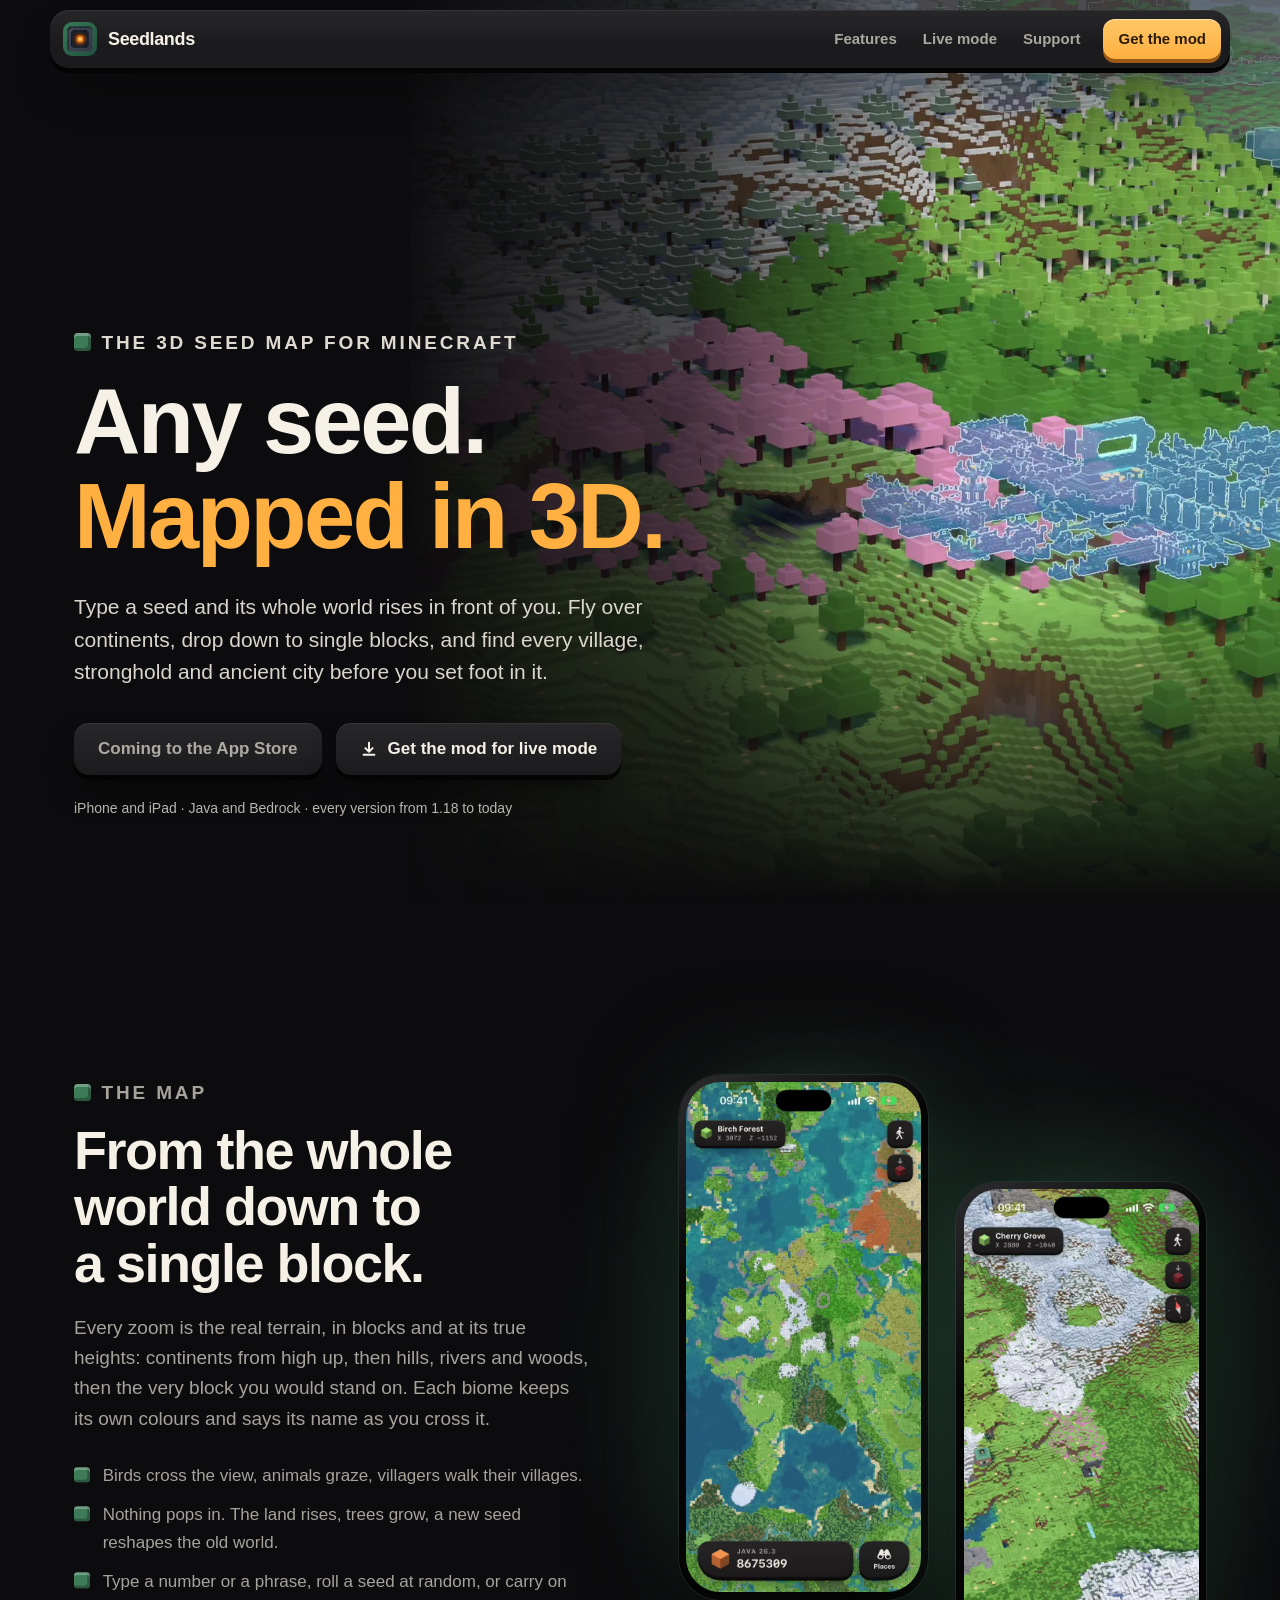
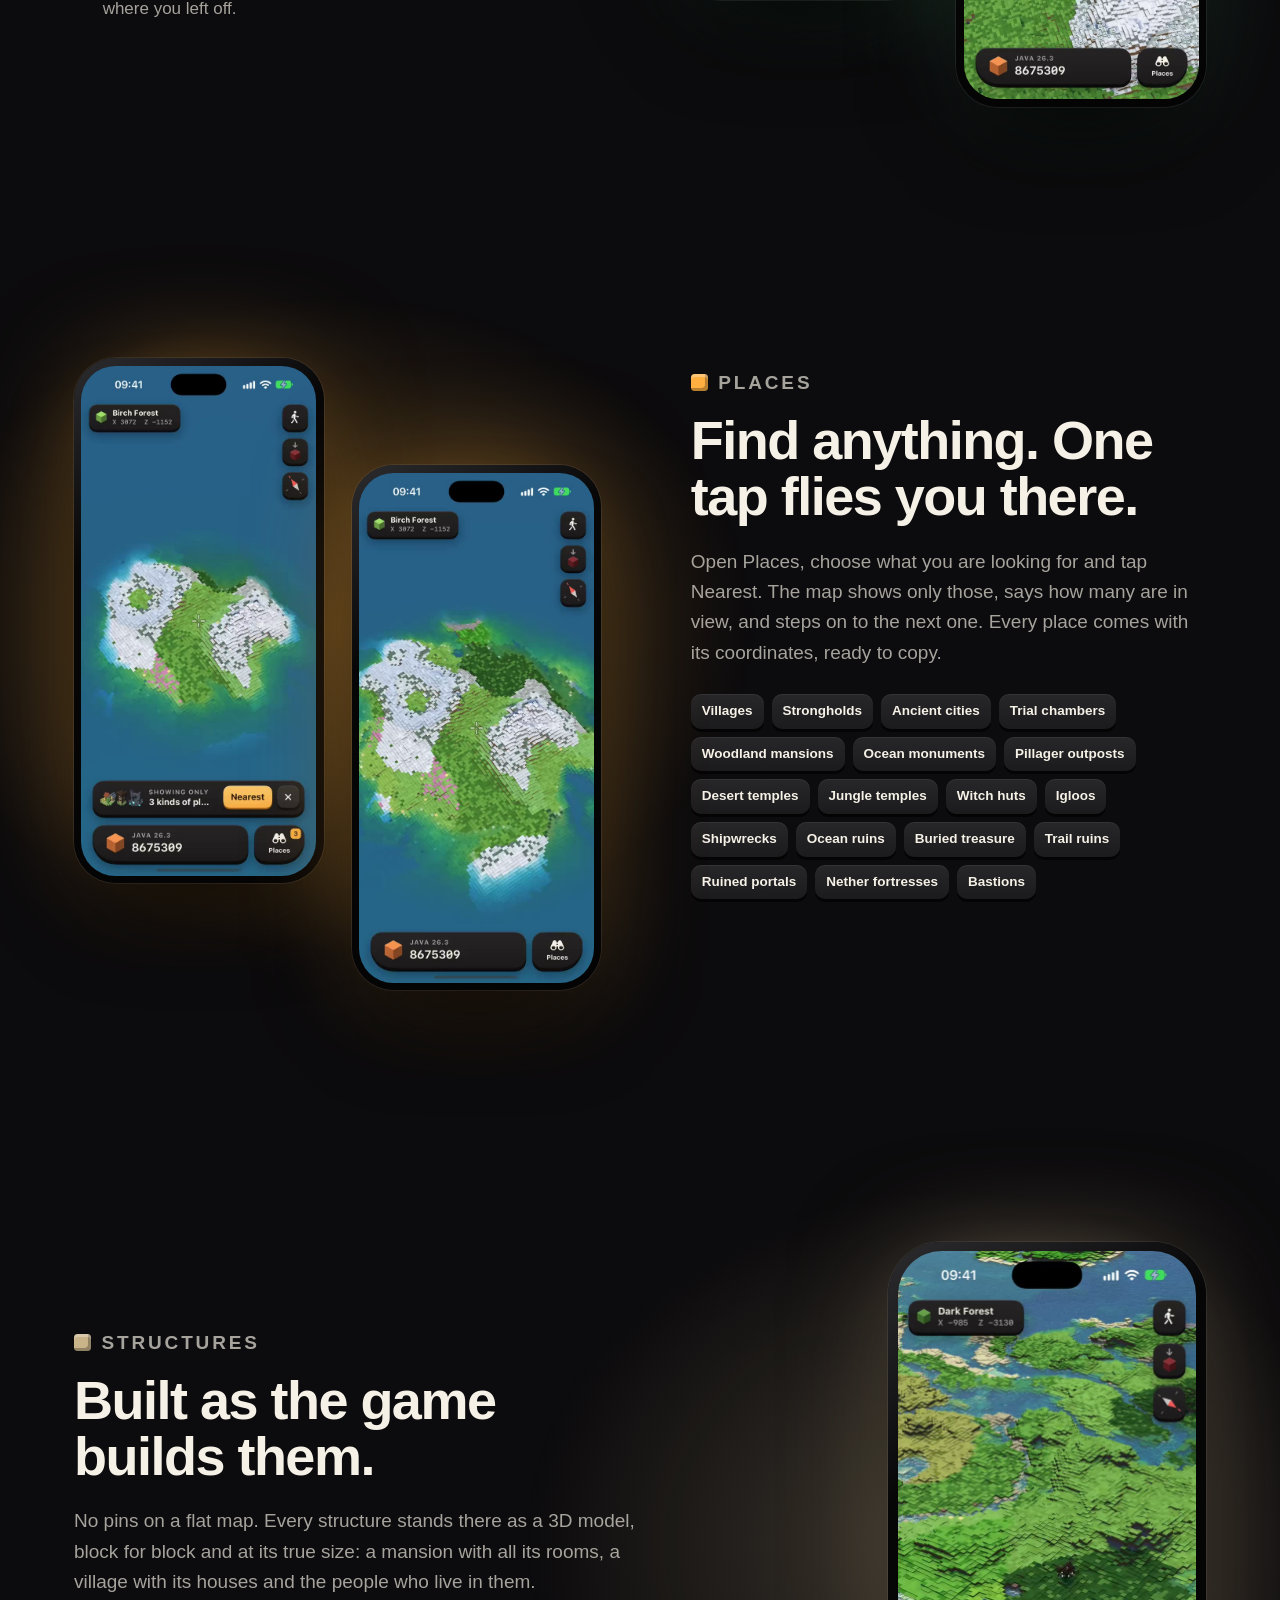
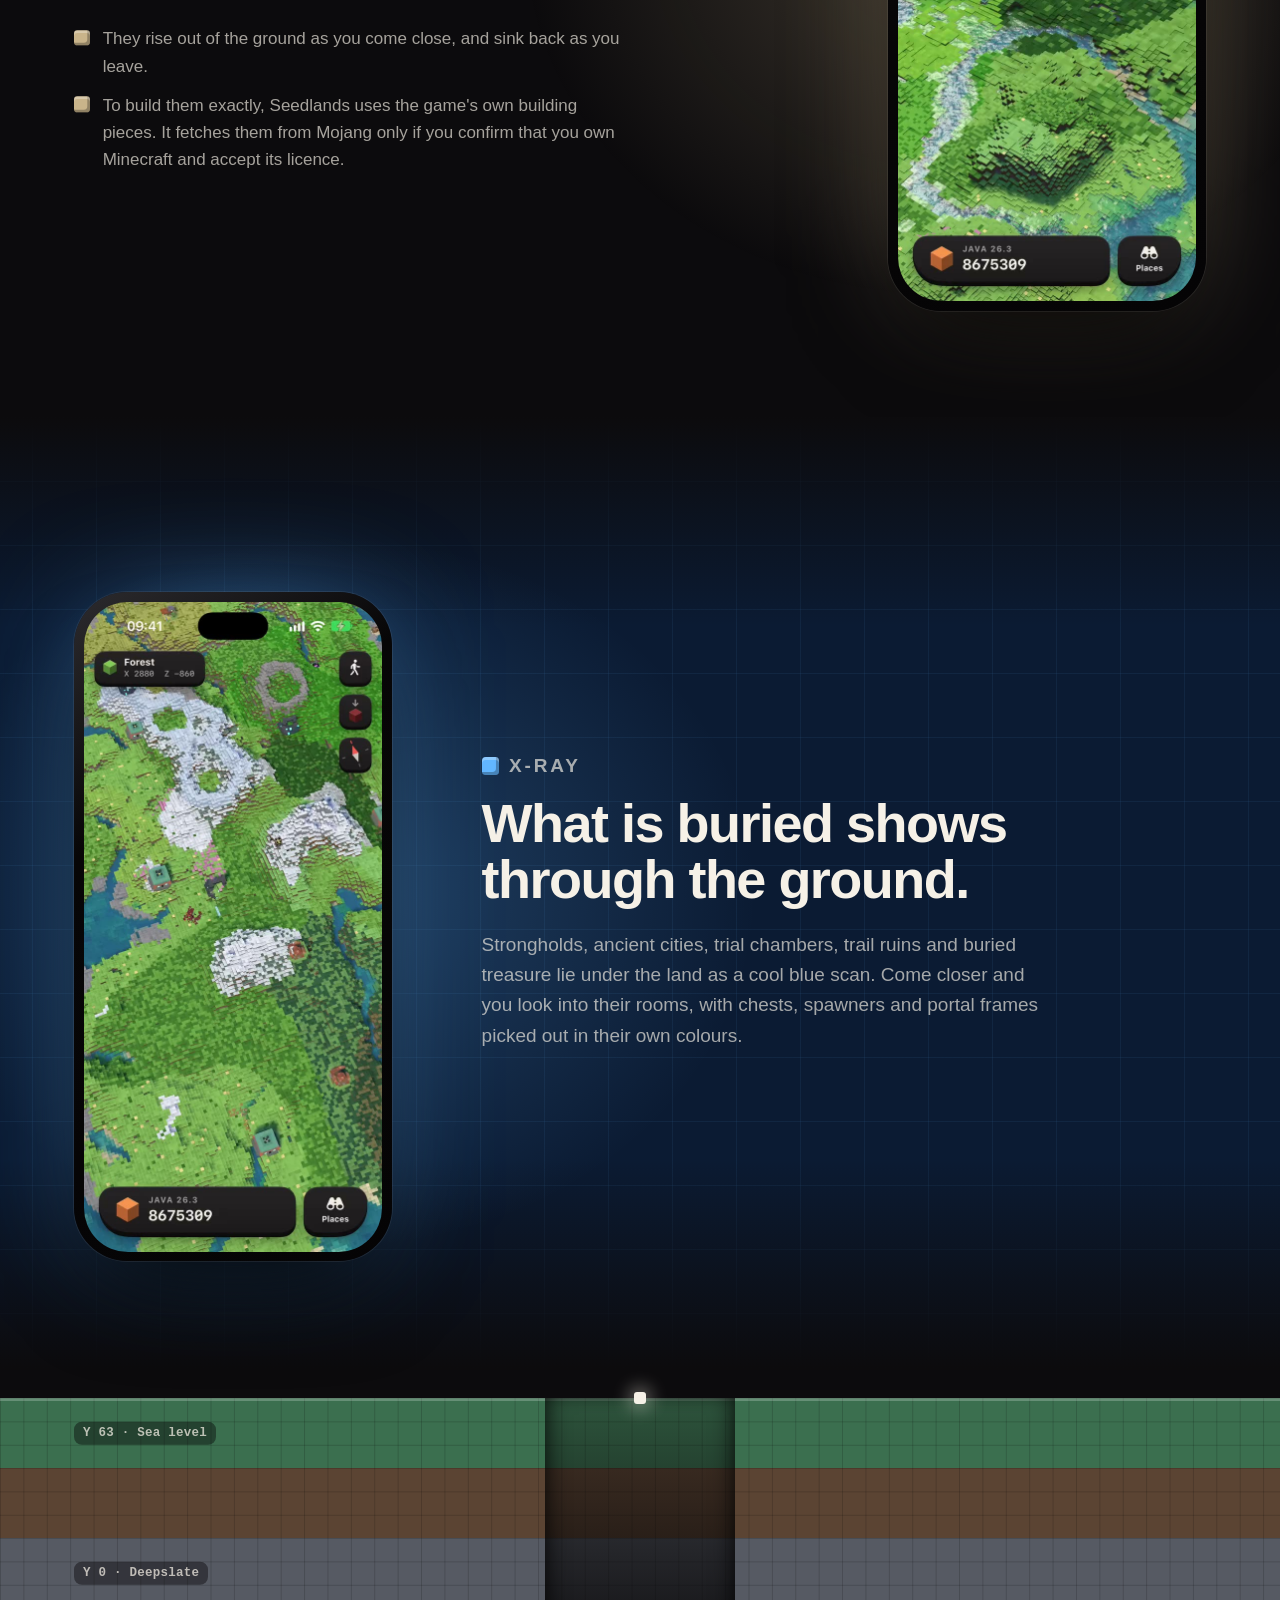
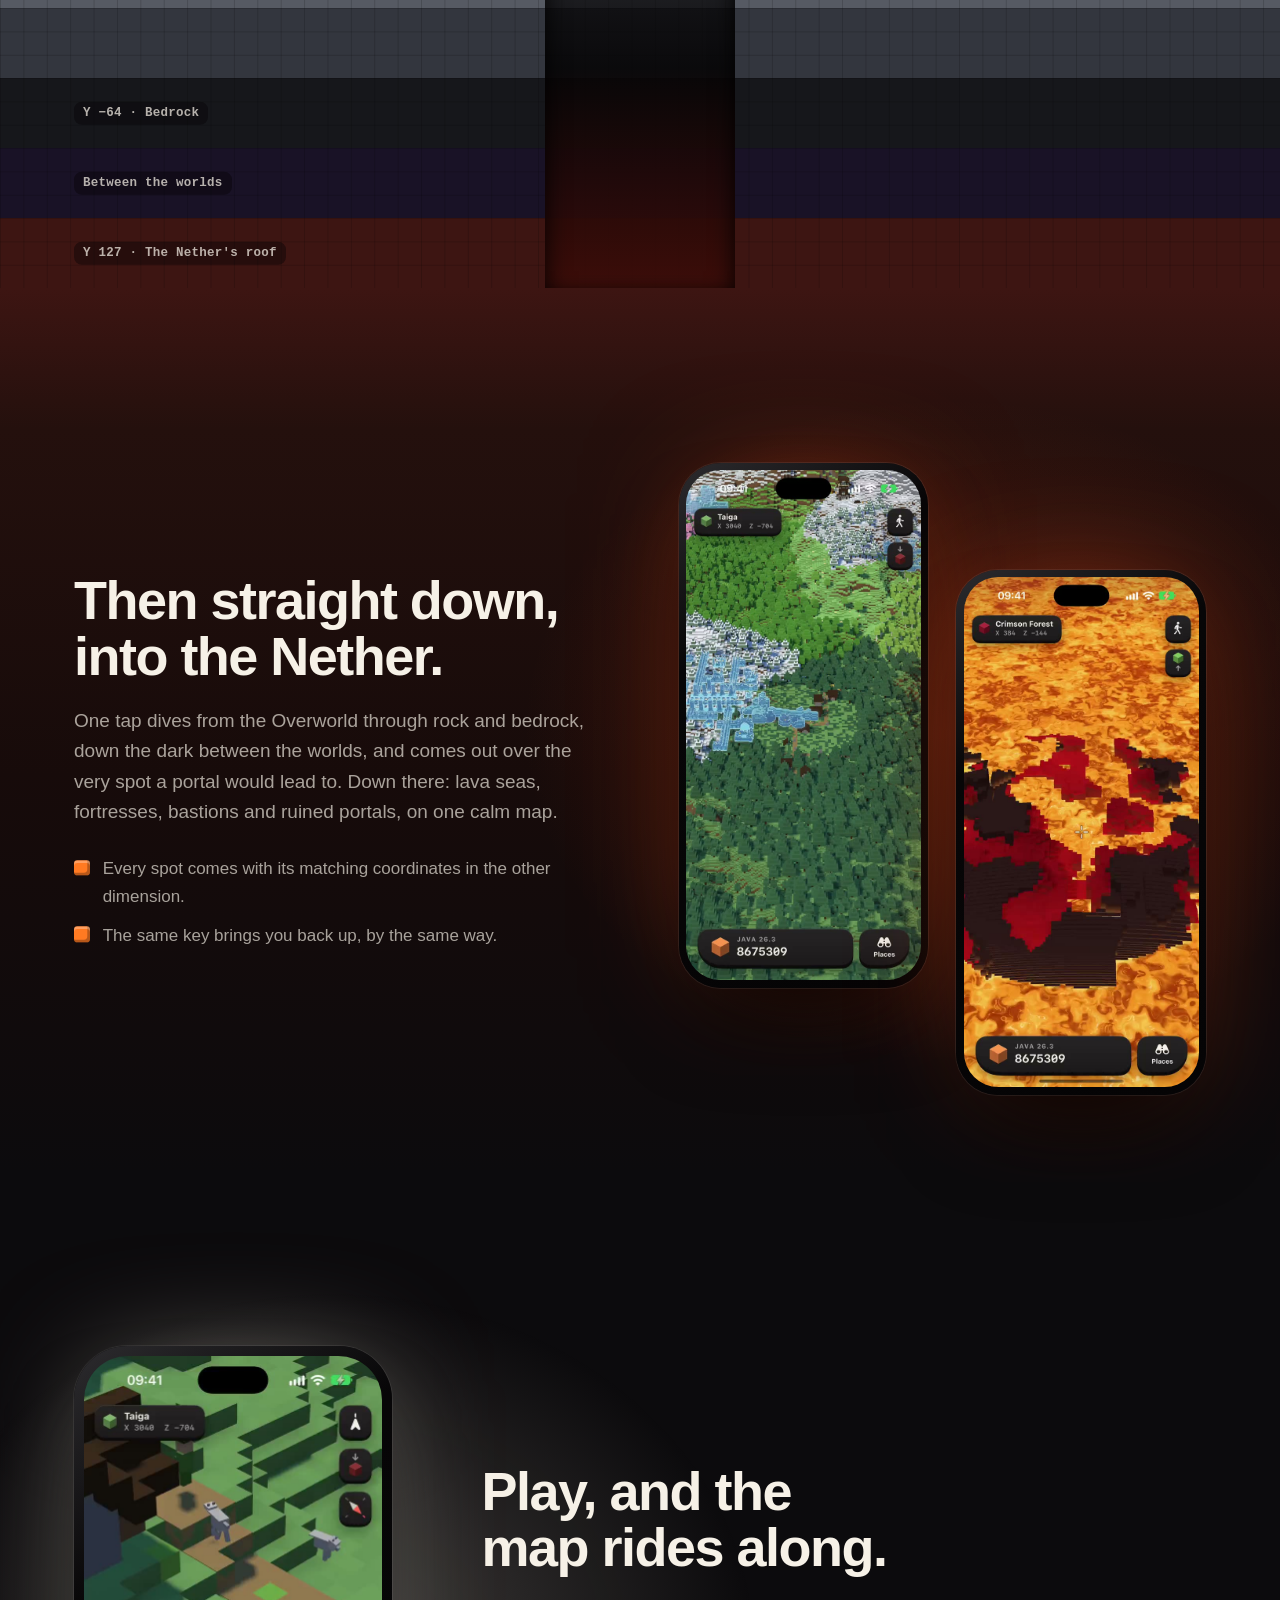
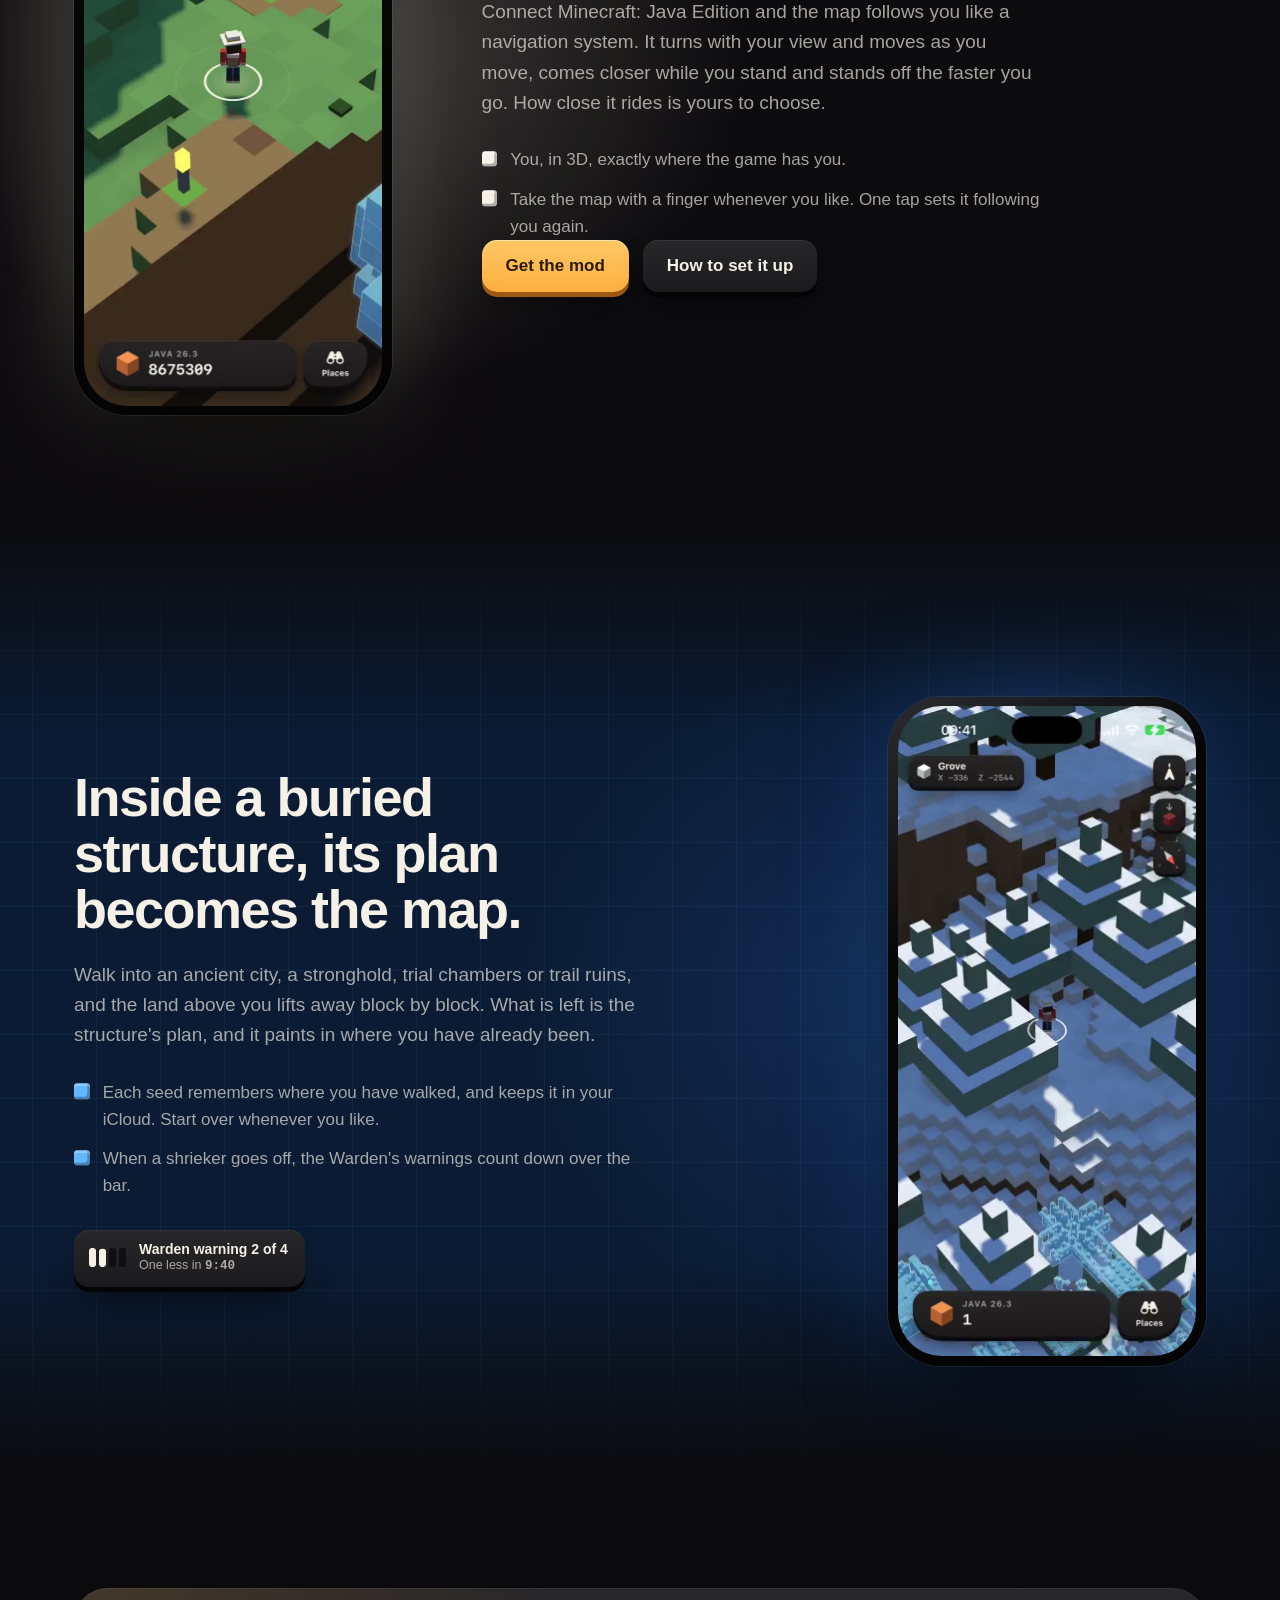
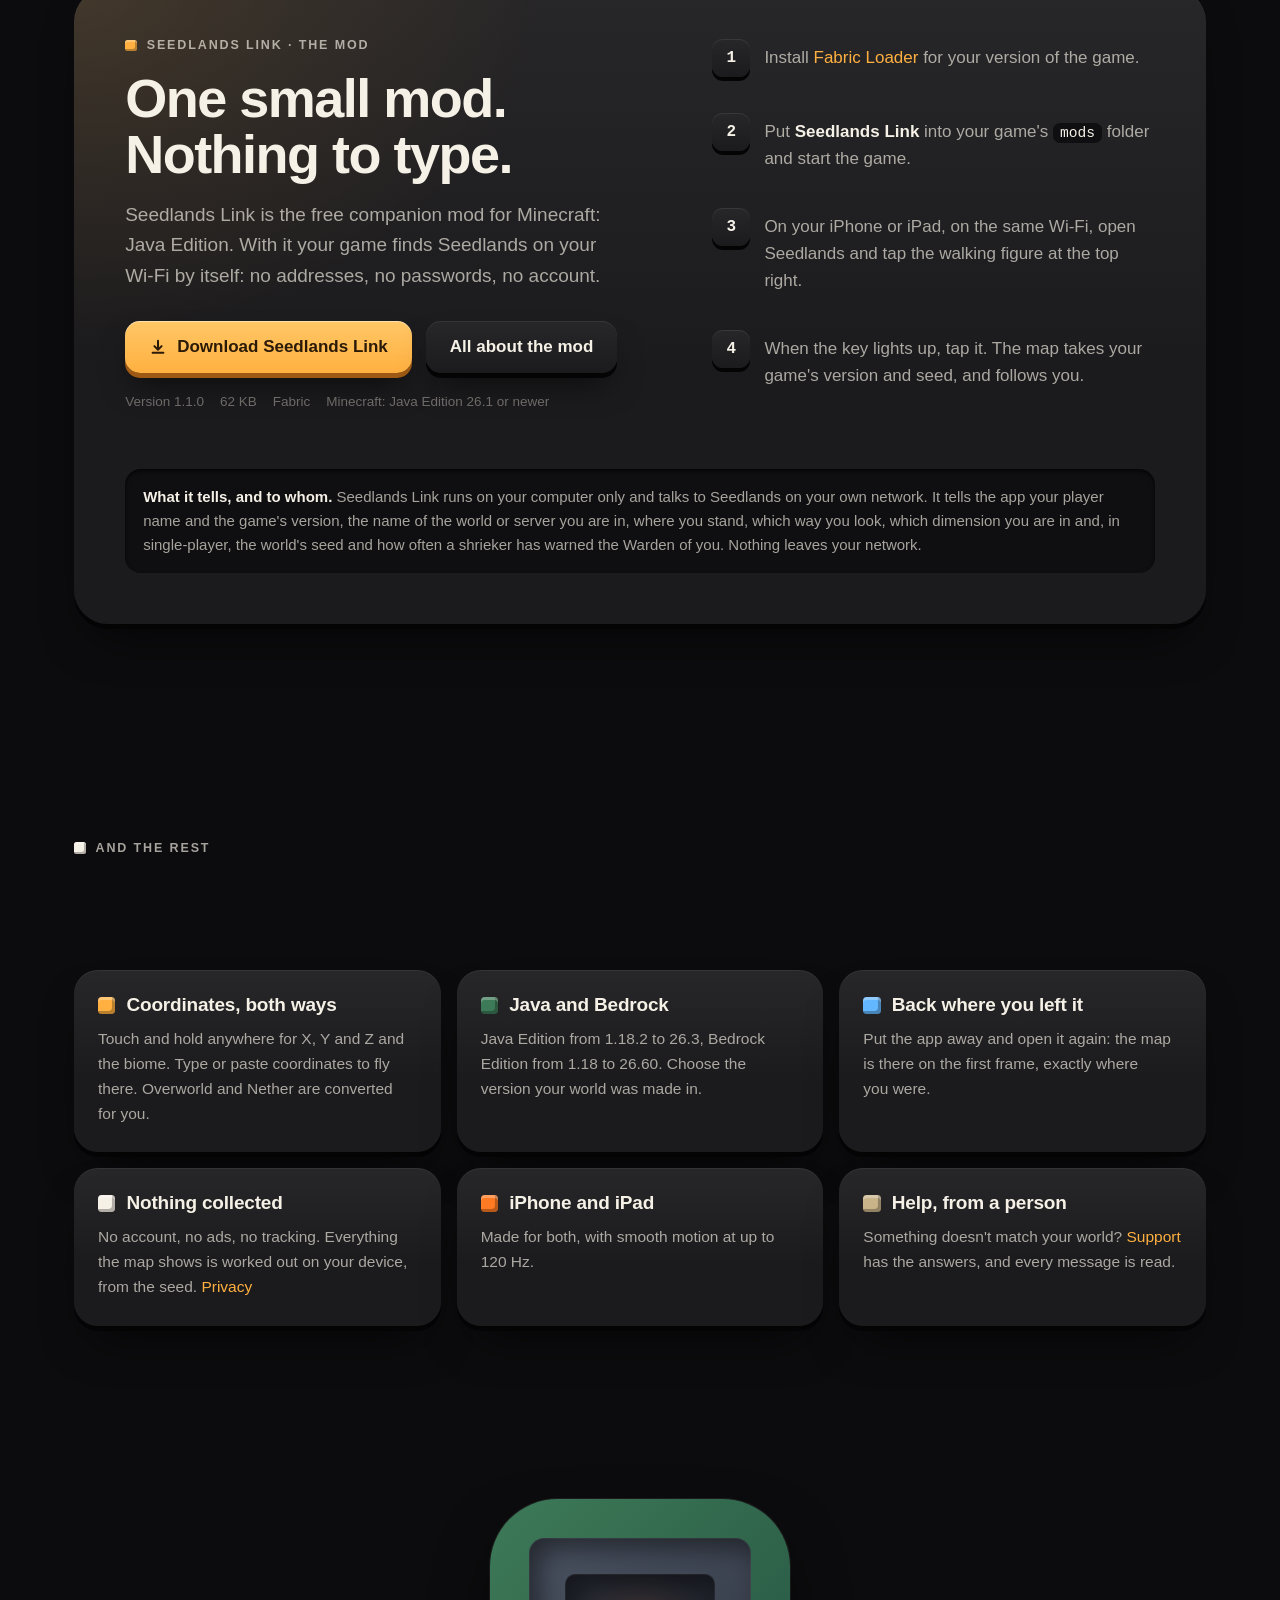
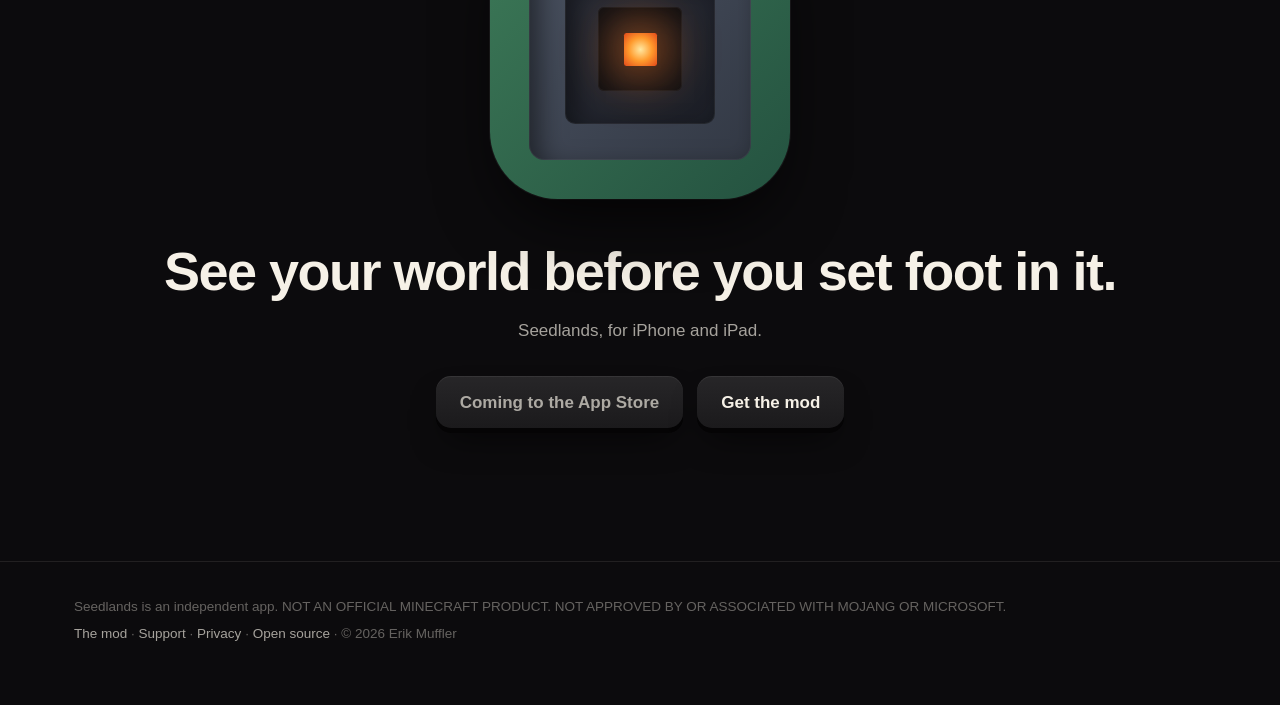
==== commit aed2f062: "The first screen: a reel of the app beside the words The opening alone showed little and lay behind " ====
--- a/index.html
+++ b/index.html
@@ -26,7 +26,7 @@
 
 <main>
 <section class="hero" id="top">
-<div class="world" aria-hidden="true"><video data-wide="video/world-wide.mp4" data-tall="video/world-tall.mp4" muted playsinline preload="none"></video></div>
+<div class="world" aria-hidden="true"><video data-wide="video/world-wide.mp4" data-small="video/world-small.mp4" data-tall="video/world-tall.mp4" muted loop playsinline preload="none"></video></div>
 <div class="wrap"><div class="copy">
 <p class="over rise"><i class="cube" style="--c:var(--moss)"></i>The 3D seed map for Minecraft</p>
 <h1><span class="line rise" style="--i:1">Any seed.</span> <span class="line rise torch" style="--i:2">Mapped in 3D.</span></h1>
--- a/style.css
+++ b/style.css
@@ -96,23 +96,27 @@
 .js .phone.rise { transform: translateY(54px) scale(0.965); }
 .js .phone.rise.in { transform: none; }
 
-/* Over the sea: the first screen. It opens as the app does: a calm sea, and the land comes up. */
+/* The first screen. The words stand on stone at the left. Beside them runs a reel of the app's own shots, without
+   its controls: the calm sea and the land coming up, down to a buried city in x-ray, a glide past peaks and blossom,
+   a mansion, the dive into the Nether, and back to the sea. The stone takes it back at its left edge and at its foot, so no word lies
+   on the map and nothing of the map lies behind a key. */
 .hero { position: relative; isolation: isolate; overflow: hidden; margin-top: -68px; min-height: min(100svh, 1000px); display: grid; align-items: end;
-        padding: 150px 0 clamp(56px, 9vh, 104px); background: var(--sea); }
-.world { position: absolute; inset: 0; z-index: -1; background: var(--sea) center / cover no-repeat; }
+        padding: 150px 0 clamp(56px, 9vh, 104px); background: var(--stone); }
+.world { position: absolute; top: 0; bottom: 0; right: 0; width: 68%; z-index: -1; background: var(--sea) center / cover no-repeat;
+         /* Where the words end, measured from the reel's left edge: the stone has most of the reel back by there. */
+         --edge: calc(max(0px, (100vw - 1180px) / 2) + 24px + clamp(540px, 51vw, 620px) - 32vw); --fade: linear-gradient(90deg, transparent calc(var(--edge) - 300px), rgba(0, 0, 0, 0.3) var(--edge), #000 calc(var(--edge) + 250px));
+         -webkit-mask-image: var(--fade); mask-image: var(--fade); }
 .world video { position: absolute; inset: 0; z-index: 1; width: 100%; height: 100%; object-fit: cover; opacity: 0; transition: opacity 0.9s ease; }
-/* Where the clip can't play (no script, motion not wanted, a phone saving power), the land at rest comes up as a picture. */
+/* Where the reel can't play (no script, motion not wanted, a phone saving power), one of its pictures stands there. */
 .world::before { content: ""; position: absolute; inset: 0; background: center / cover no-repeat; opacity: 0; transition: opacity 0.9s ease; }
 .world.still::before { background-image: var(--still); opacity: 1; }
 html:not(.js) .world::before { background-image: url(img/world-wide.jpg); opacity: 1; }
 .world video.on { opacity: 1; }
 .world::after { content: ""; position: absolute; inset: 0; z-index: 2;
-                background: linear-gradient(90deg, rgba(6, 18, 28, 0.84), rgba(6, 18, 28, 0.5) 40%, rgba(6, 18, 28, 0) 72%),
-                            linear-gradient(rgba(12, 11, 13, 0.35), rgba(12, 11, 13, 0) 22%, rgba(12, 11, 13, 0) 58%, rgba(12, 11, 13, 0.72) 86%, var(--stone)); }
+                background: linear-gradient(rgba(12, 11, 13, 0.5), rgba(12, 11, 13, 0) 20%, rgba(12, 11, 13, 0) 66%, rgba(12, 11, 13, 0.7) 90%, var(--stone)); }
 .hero .wrap { width: 100%; }
 .hero .copy { max-width: 40em; }
 .hero h1 .line { display: block; }
-.hero h1 { text-shadow: 0 2px 30px rgba(6, 18, 28, 0.45); }
 .hero .lead { font-size: clamp(18px, 1.7vw, 21px); line-height: 1.55; max-width: 31em; margin-top: 26px; color: rgba(246, 241, 231, 0.88); }
 .hero .over { color: rgba(246, 241, 231, 0.9); margin-bottom: 22px; }
 .hero .keys { margin-top: 34px; }
@@ -260,7 +264,6 @@
 @media (max-width: 760px) {
   :root { --pw: min(68vw, 300px); }
   .bar nav a.wide { display: none; }
-  .hero { padding: 120px 0 44px; min-height: 100svh; }
   .hero .wrap, .feature .wrap, .feature.flip .wrap, .modtop .wrap { grid-template-columns: minmax(0, 1fr); justify-items: center; }
   .hero .copy, .feature .copy, .modtop .copy { justify-self: start; }
   .modtop { padding-top: 120px; }
@@ -272,16 +275,17 @@
   .pair::-webkit-scrollbar { display: none; }
   .pair .phone { --pw: min(64vw, 290px); margin-top: 0; scroll-snap-align: center; }
   .pair .phone:last-child { margin-top: 0; }
-  html:not(.js) .world::before { background-image: url(img/world-tall.jpg); }
-  /* An upright window has the words over the middle of the land (snow, blossom): the dark ground comes up
-     behind them from where they begin, whatever the window's height, and the land stays clear above. */
-  .world::after { background: linear-gradient(rgba(12, 11, 13, 0.4), rgba(12, 11, 13, 0) 20%, rgba(12, 11, 13, 0) 78%, var(--stone)); }
-  .hero .copy { position: relative; }
-  .hero .copy::before { content: ""; position: absolute; z-index: -1; pointer-events: none; left: -24px; width: 100vw; top: -120px; bottom: calc(-1 * clamp(56px, 9vh, 104px));
-                        background: linear-gradient(rgba(10, 12, 16, 0), rgba(10, 12, 16, 0.52) 84px, rgba(10, 12, 16, 0.7) 140px, rgba(10, 12, 16, 0.8) 55%, rgba(10, 12, 16, 0.92) 82%, var(--stone)); }
   .cards { grid-template-columns: minmax(0, 1fr); }
   .keys .key { flex: 1 1 auto; }
   .strata::after, .strata .eye { left: 78%; }
+}
+/* A window too narrow for words and reel side by side (a phone, a tablet held upright; not a phone on its side,
+   which is wide and low) has the reel over the words: it lies across the top of the first screen, as high as the
+   words leave room, and the stone takes it back downwards before they begin. */
+@media (max-width: 760px), (max-width: 1000px) and (orientation: portrait) {
+  .hero { --reel: min(74vw, 42svh); padding: calc(var(--reel) + 18px) 0 44px; min-height: 0; align-items: start; }
+  .world { --fade: linear-gradient(#000 58%, rgba(0, 0, 0, 0.22) 86%, transparent); bottom: auto; left: 0; width: auto; height: calc(var(--reel) + 44px); }
+  .world::after { background: linear-gradient(rgba(12, 11, 13, 0.5), rgba(12, 11, 13, 0) 30%); }
 }
 @media (max-width: 420px) { .brand span { display: none; } .over { font-size: 11.5px; letter-spacing: 0.13em; } }
 
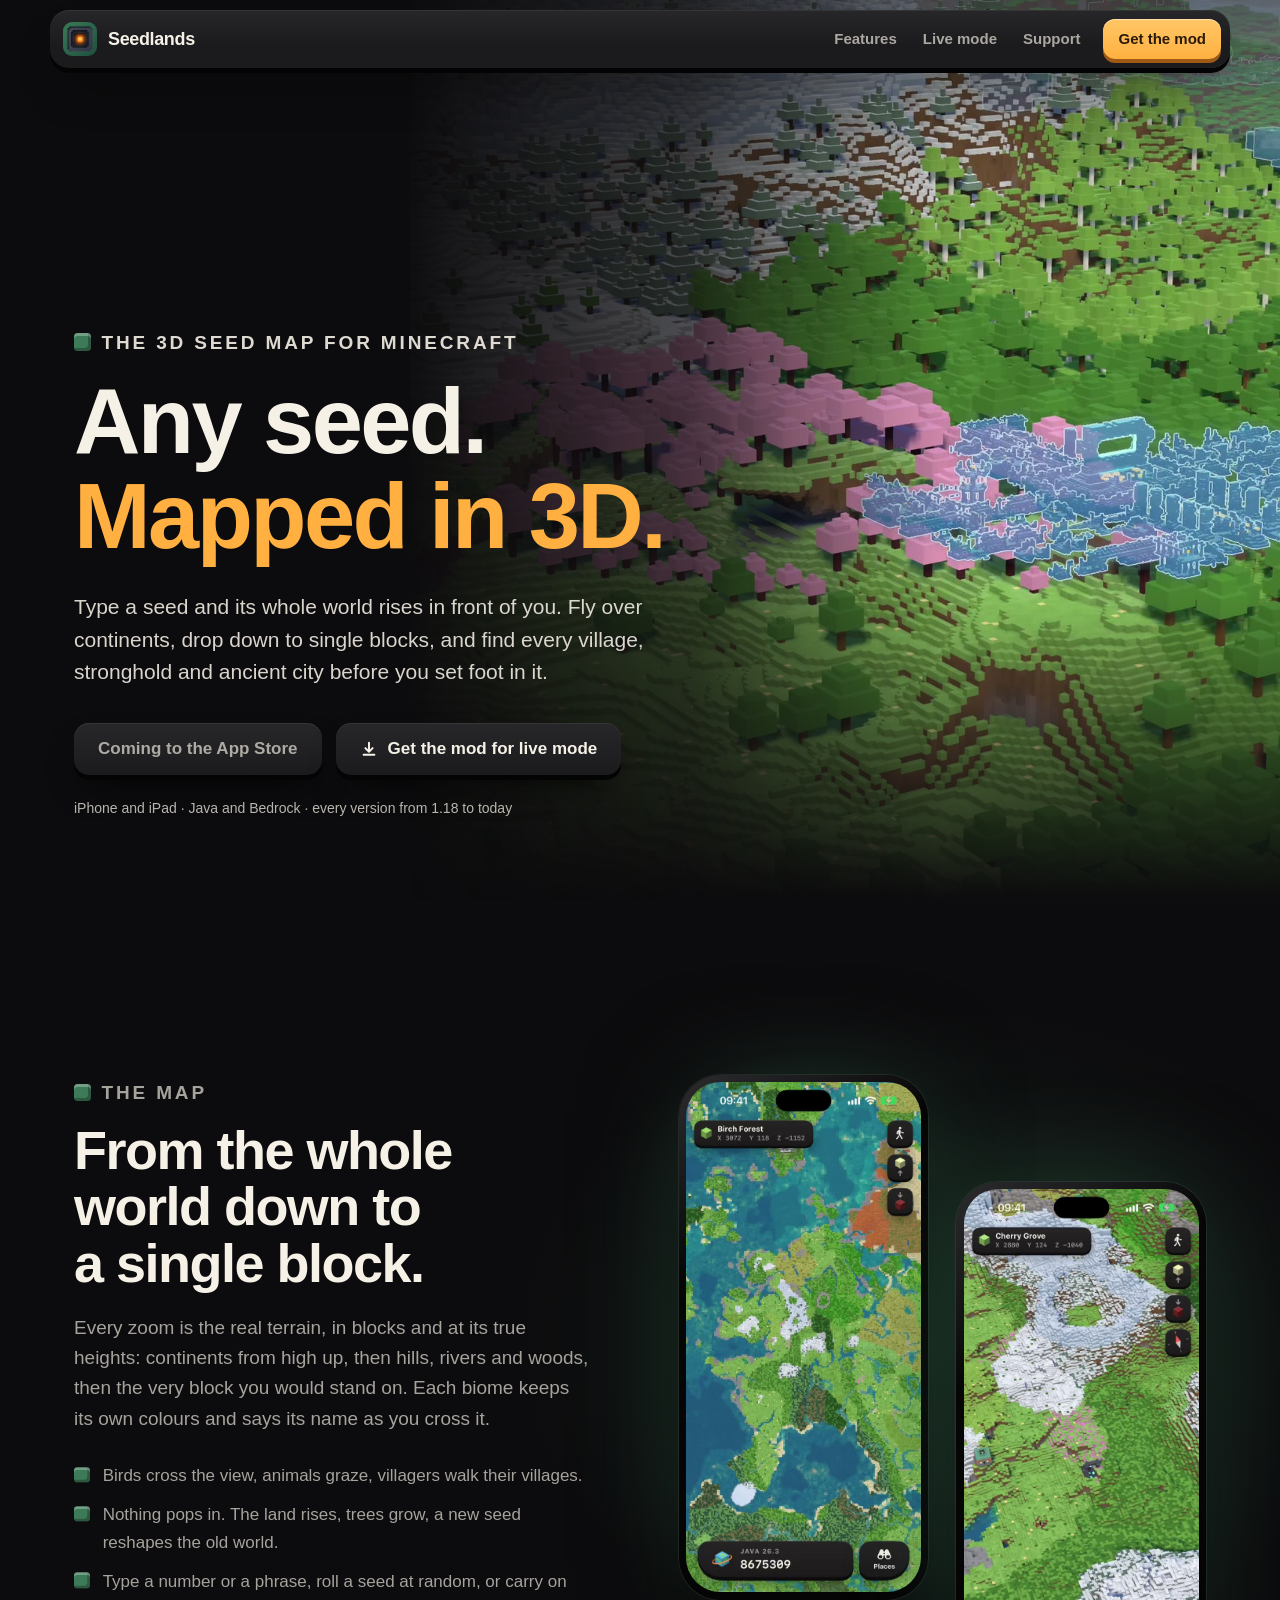
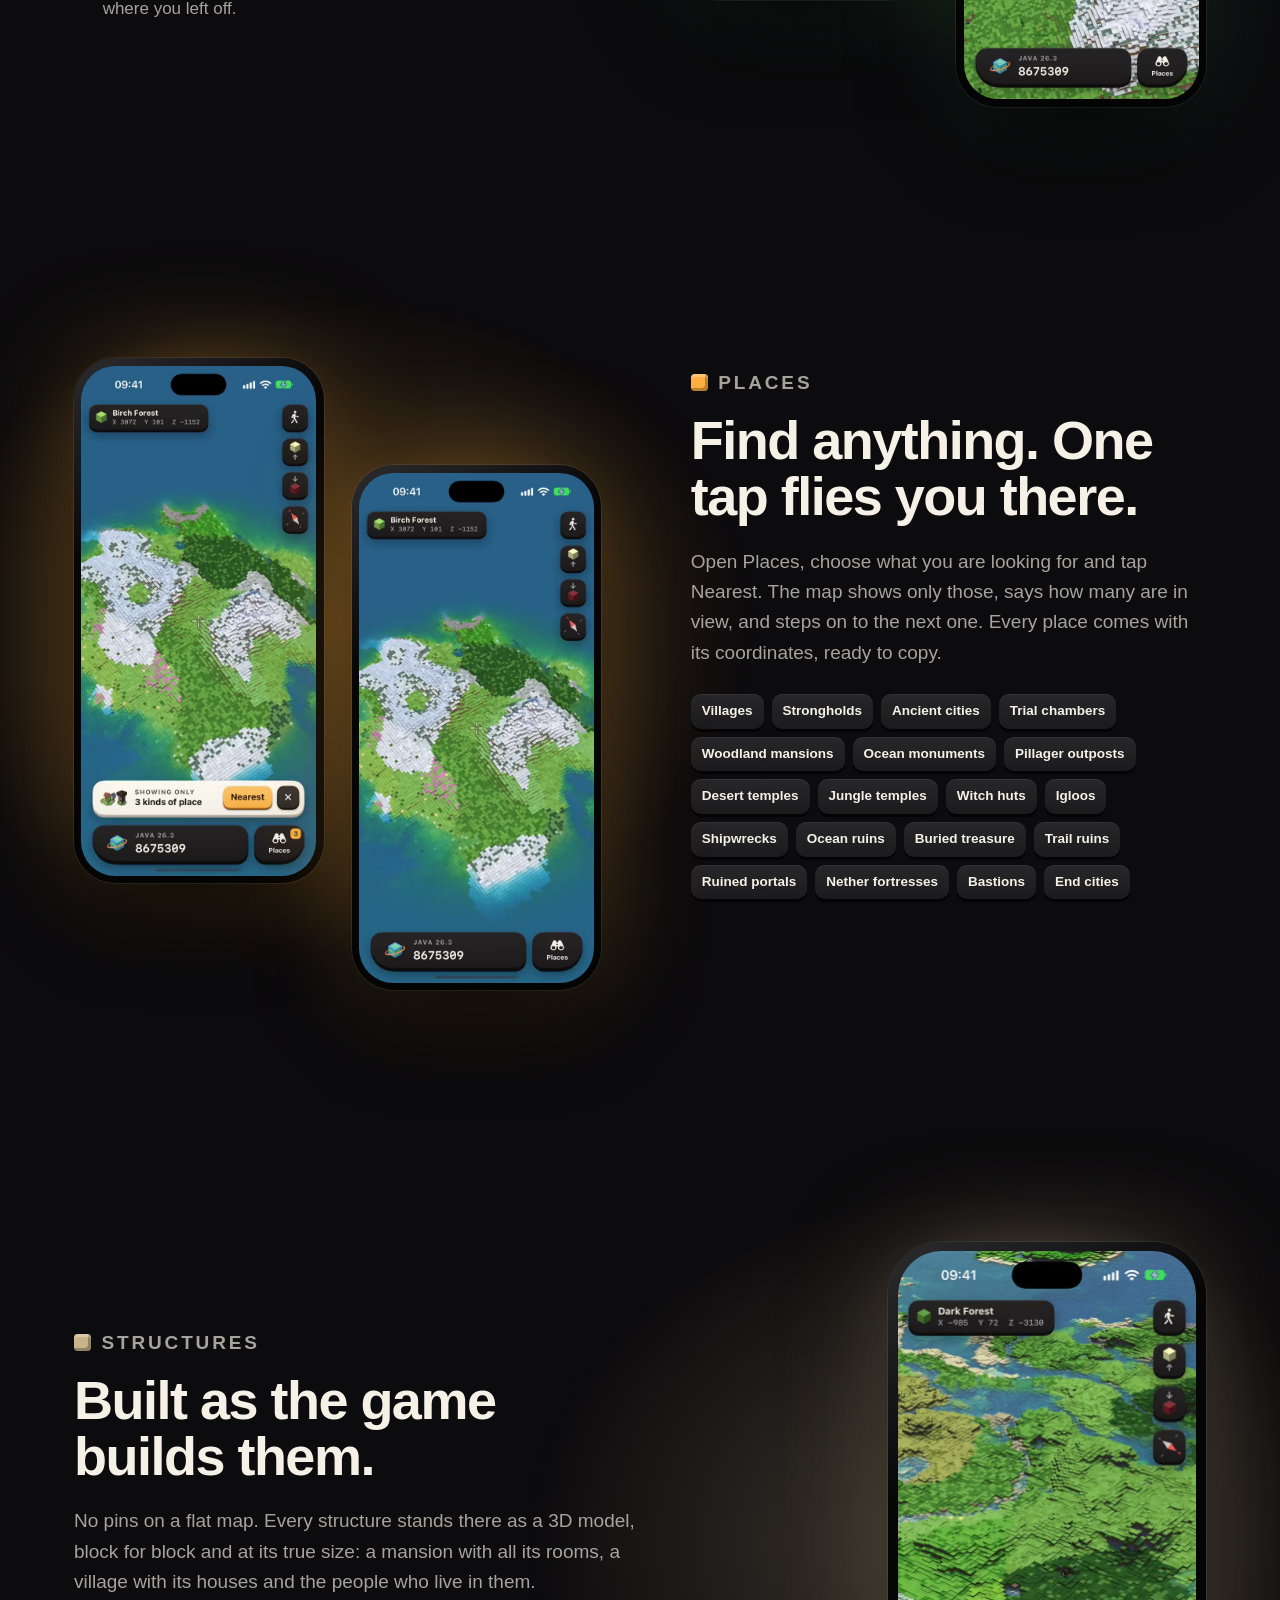
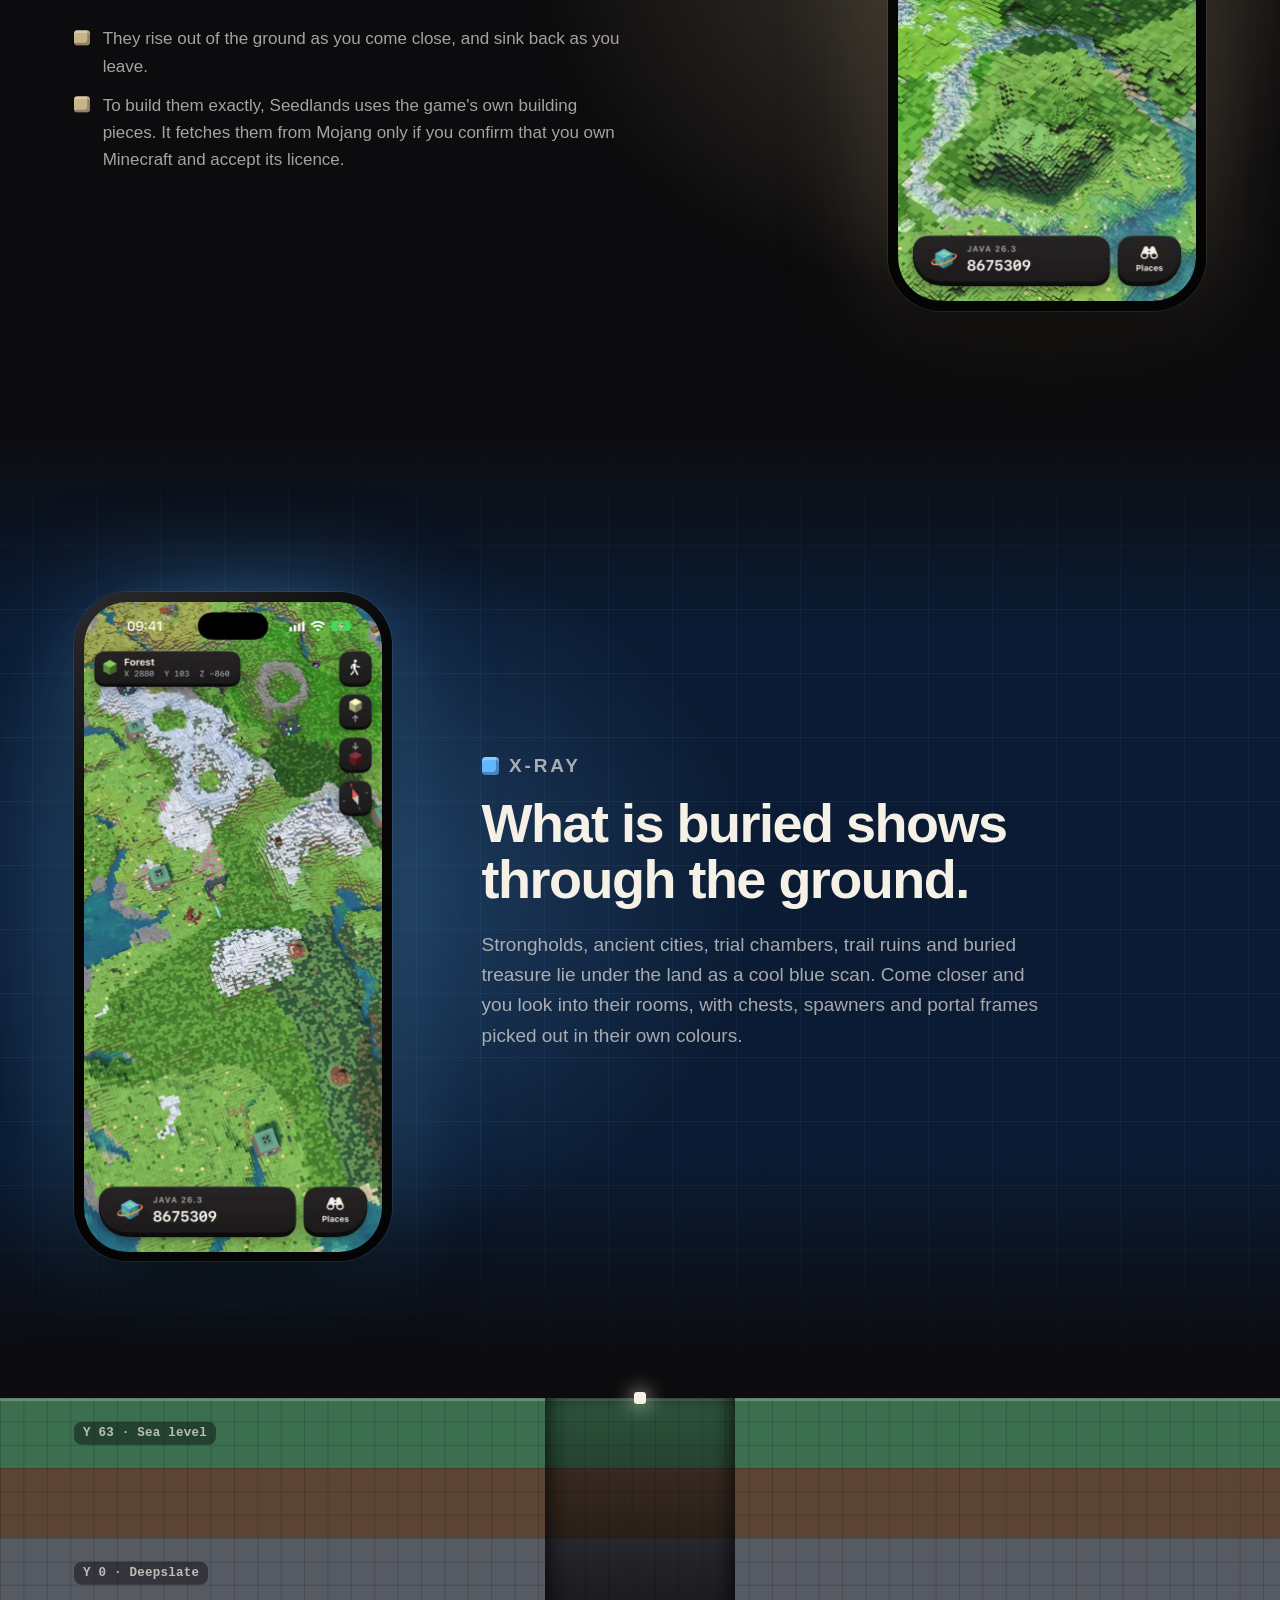
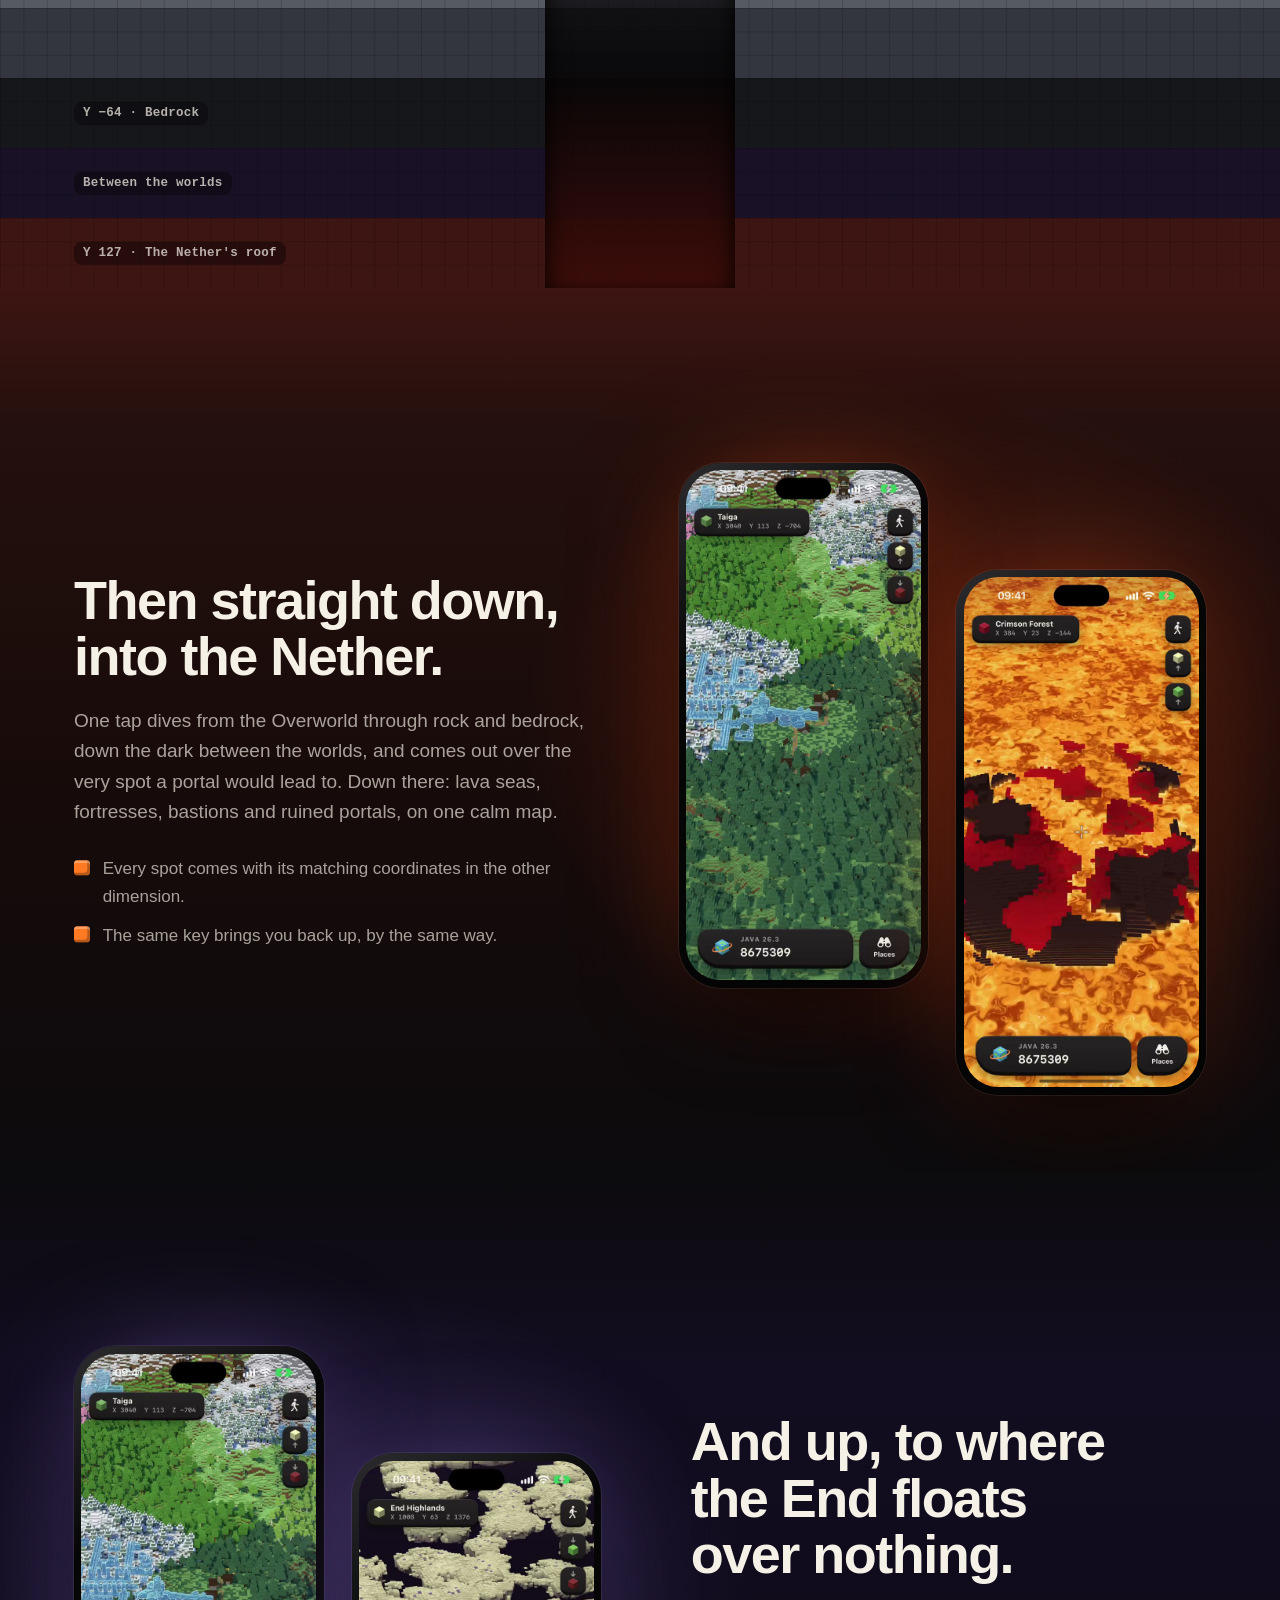
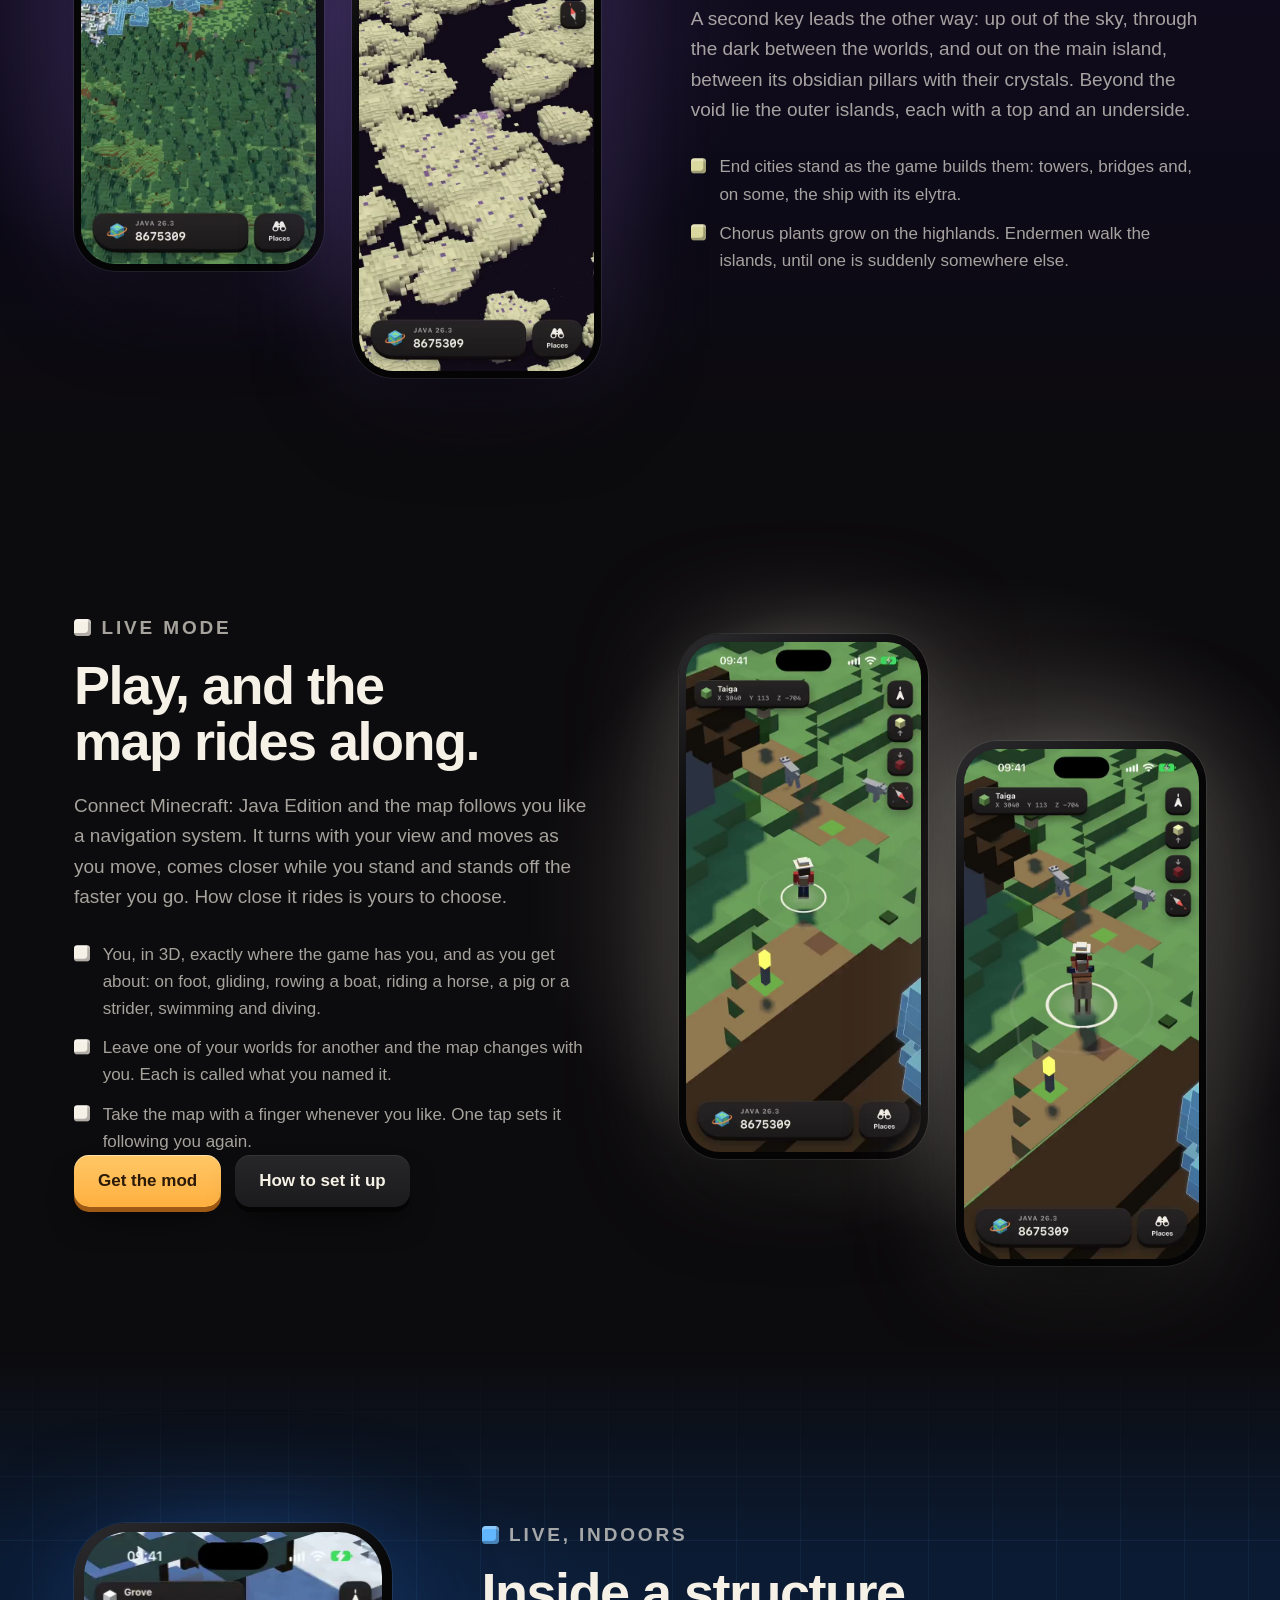
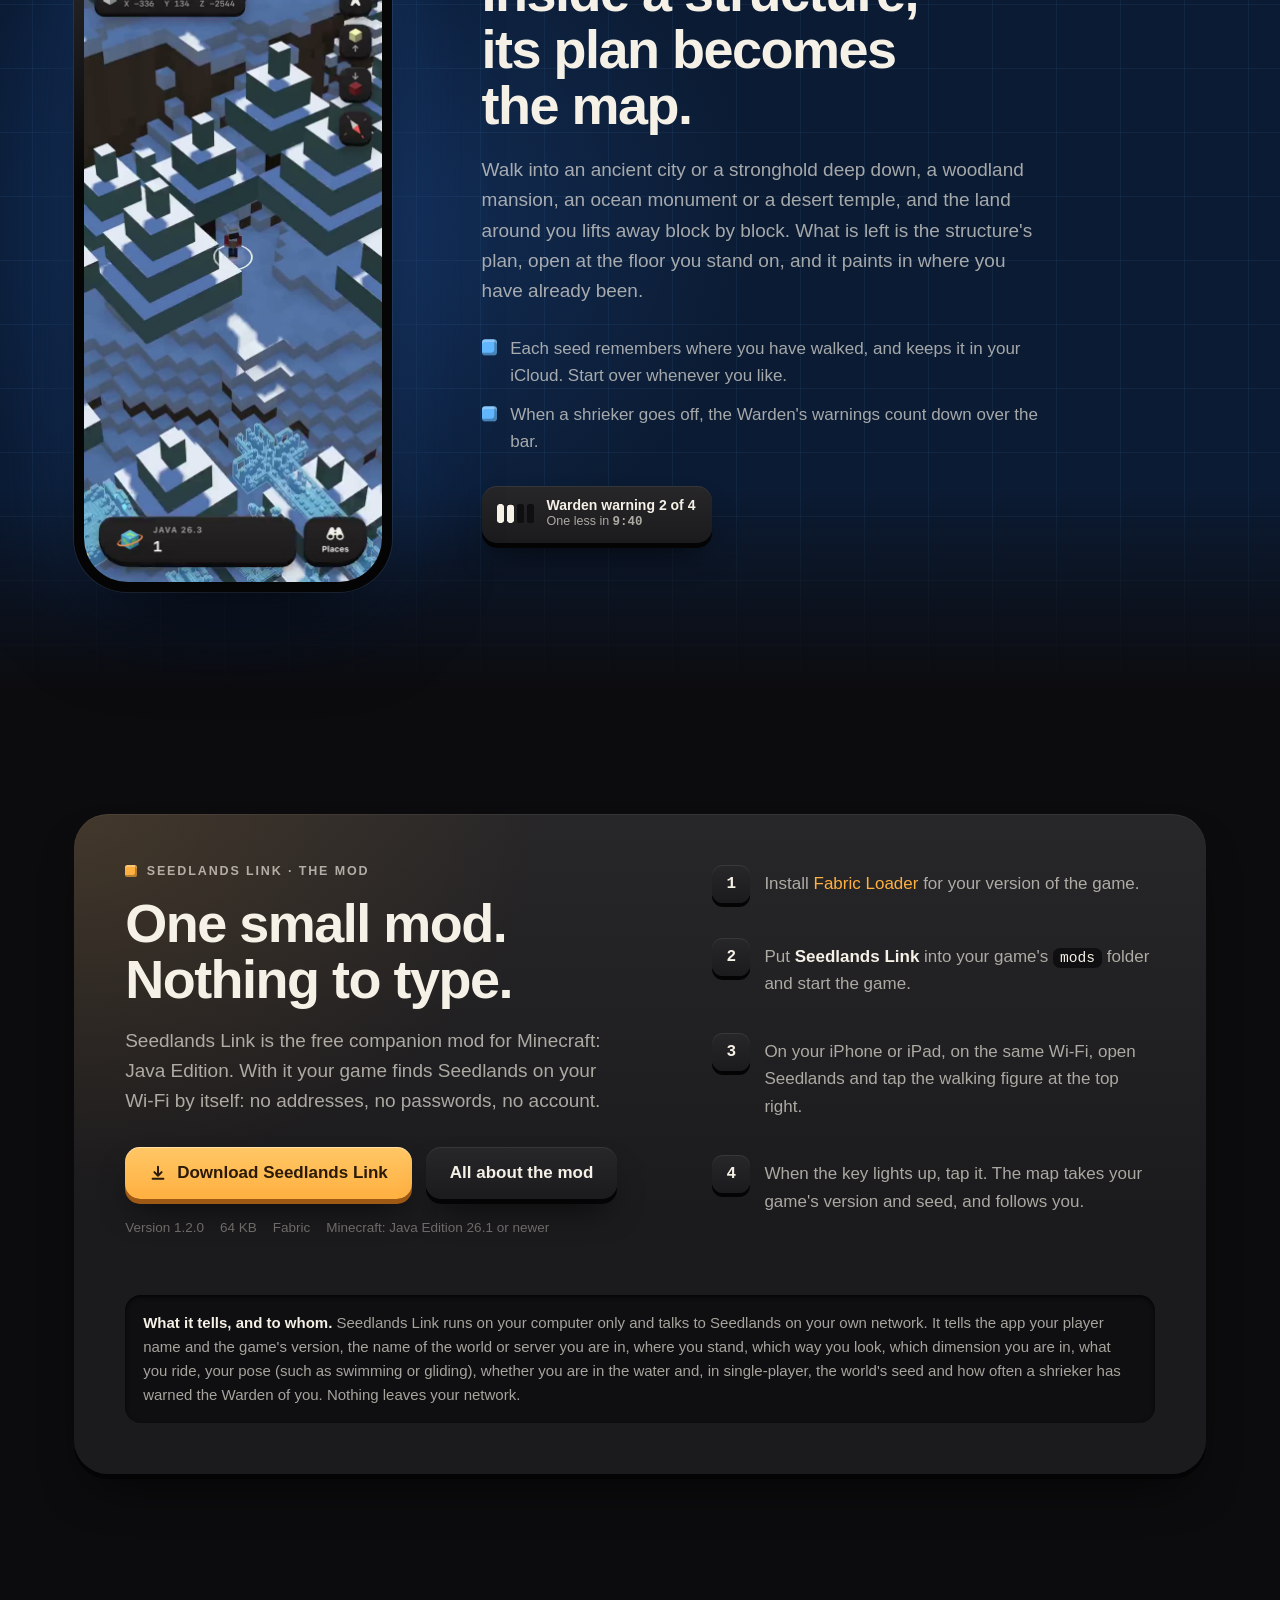
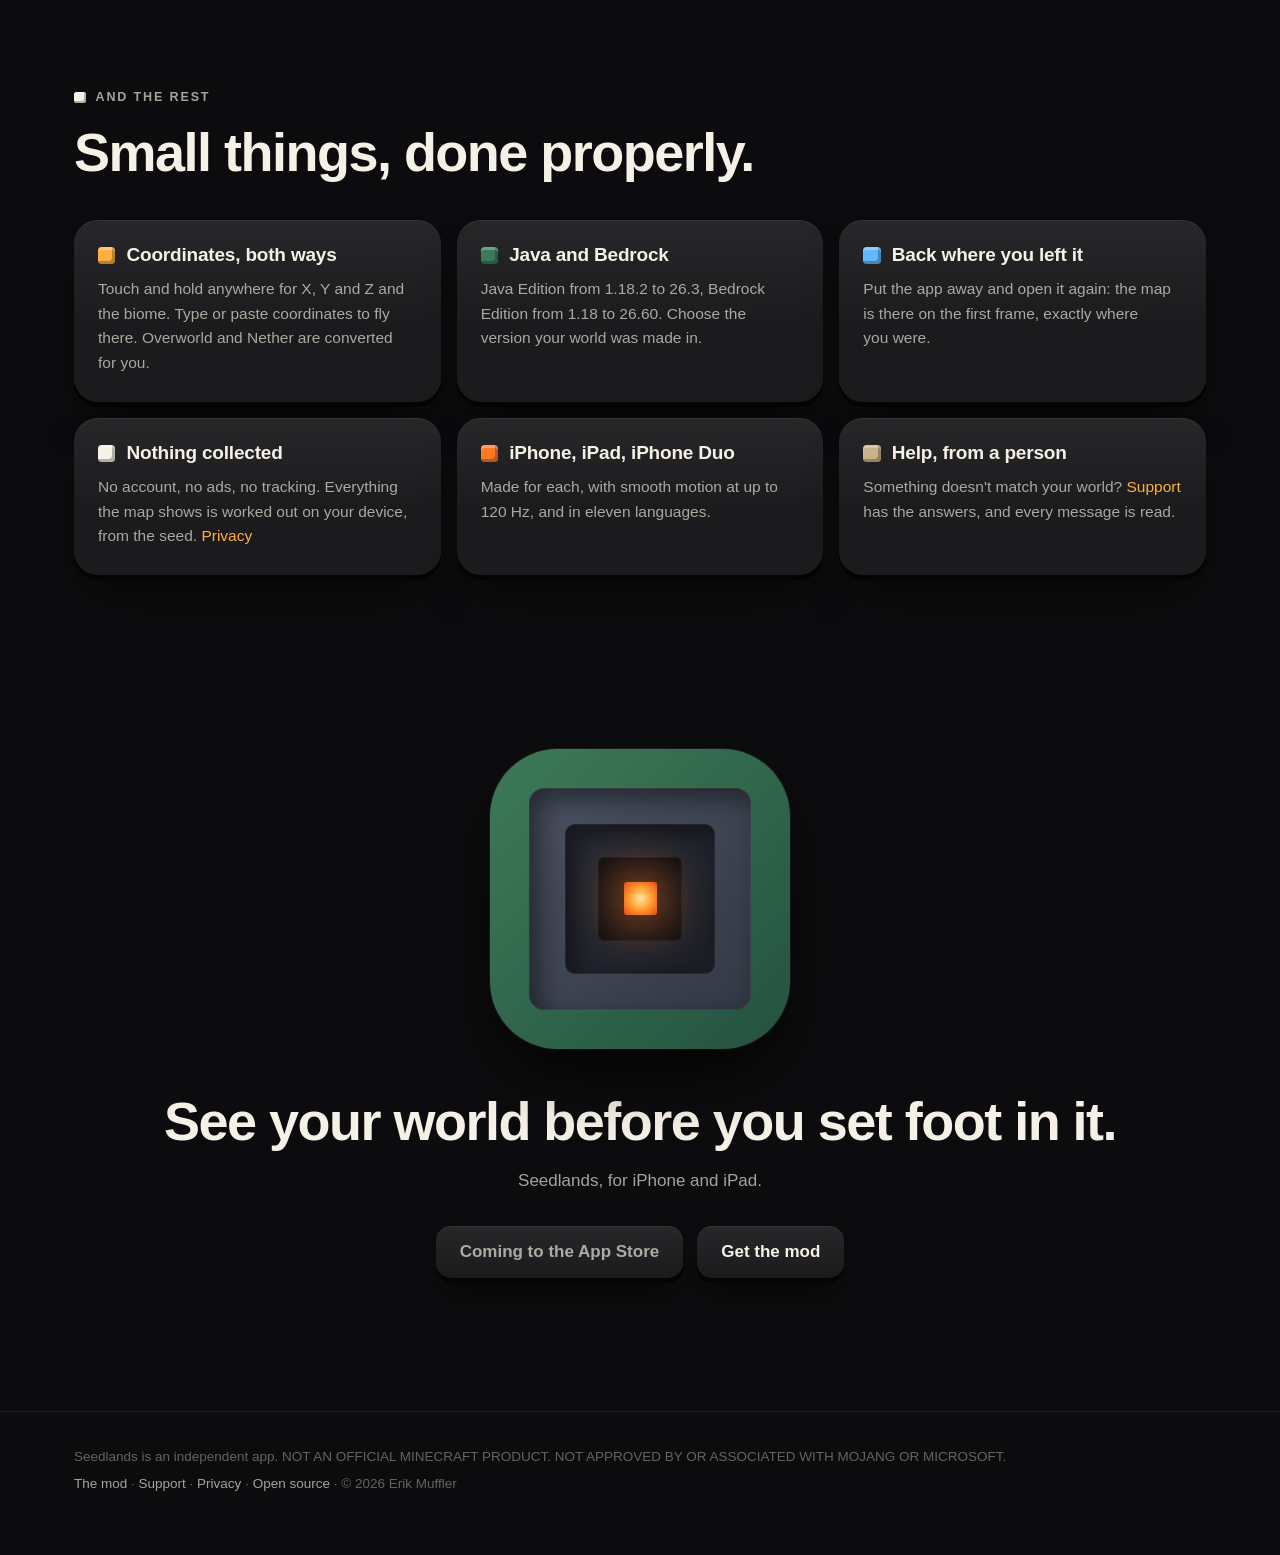
==== commit 38c40e9e: "The End, how you get about in live mode, your worlds by name; the mod is 1.2.0 The home page has a s" ====
--- a/index.html
+++ b/index.html
@@ -4,12 +4,12 @@
 <meta charset="utf-8">
 <meta name="viewport" content="width=device-width, initial-scale=1, viewport-fit=cover">
 <title>Seedlands – the 3D seed map for Minecraft</title>
-<meta name="description" content="See any Minecraft seed as a living 3D map on iPhone and iPad: find villages, strongholds and ancient cities, x-ray what is buried, chart the Nether, and let the map follow you live.">
+<meta name="description" content="See any Minecraft seed as a living 3D map on iPhone and iPad: find villages, strongholds and ancient cities, x-ray what is buried, chart the Nether and the End, and let the map follow you live.">
 <meta name="color-scheme" content="dark">
 <meta name="theme-color" content="#0c0b0d">
 <meta property="og:type" content="website">
 <meta property="og:title" content="Seedlands – the 3D seed map for Minecraft">
-<meta property="og:description" content="Any seed, mapped in 3D. Find any structure, x-ray what is buried, dive into the Nether, and let the map follow you while you play.">
+<meta property="og:description" content="Any seed, mapped in 3D. Find any structure, x-ray what is buried, dive into the Nether, rise to the End, and let the map follow you while you play.">
 <meta property="og:image" content="https://mfrports.github.io/seedlands-app/img/og.jpg">
 <meta name="twitter:card" content="summary_large_image">
 <link rel="icon" href="img/favicon.png">
@@ -62,7 +62,7 @@
 <h2 class="rise" style="--i:1">Find anything. One tap flies you there.</h2>
 <p class="rise" style="--i:2">Open Places, choose what you are looking for and tap Nearest. The map shows only those, says how many are in view, and steps on to the next one. Every place comes with its coordinates, ready to copy.</p>
 <ul class="chips rise" style="--i:3">
-<li>Villages</li><li>Strongholds</li><li>Ancient cities</li><li>Trial chambers</li><li>Woodland mansions</li><li>Ocean monuments</li><li>Pillager outposts</li><li>Desert temples</li><li>Jungle temples</li><li>Witch huts</li><li>Igloos</li><li>Shipwrecks</li><li>Ocean ruins</li><li>Buried treasure</li><li>Trail ruins</li><li>Ruined portals</li><li>Nether fortresses</li><li>Bastions</li>
+<li>Villages</li><li>Strongholds</li><li>Ancient cities</li><li>Trial chambers</li><li>Woodland mansions</li><li>Ocean monuments</li><li>Pillager outposts</li><li>Desert temples</li><li>Jungle temples</li><li>Witch huts</li><li>Igloos</li><li>Shipwrecks</li><li>Ocean ruins</li><li>Buried treasure</li><li>Trail ruins</li><li>Ruined portals</li><li>Nether fortresses</li><li>Bastions</li><li>End cities</li>
 </ul>
 </div>
 <div class="pair">
@@ -120,25 +120,45 @@
 </div>
 </div></section>
 
-<section class="feature flip" id="live" style="--tone:#d9d2c3"><div class="wrap">
+<section class="feature flip end" id="end" style="--tone:#8a6bd0"><div class="wrap">
+<div class="copy">
+<p class="over rise"><i class="cube" style="--c:var(--endstone)"></i>The End</p>
+<h2 class="rise" style="--i:1">And up, to where the End floats over nothing.</h2>
+<p class="rise" style="--i:2">A second key leads the other way: up out of the sky, through the dark between the worlds, and out on the main island, between its obsidian pillars with their crystals. Beyond the void lie the outer islands, each with a top and an underside.</p>
+<ul class="facts">
+<li class="rise" style="--i:3"><i class="cube" style="--c:var(--endstone)"></i><span>End cities stand as the game builds them: towers, bridges and, on some, the ship with its elytra.</span></li>
+<li class="rise" style="--i:4"><i class="cube" style="--c:var(--endstone)"></i><span>Chorus plants grow on the highlands. Endermen walk the islands, until one is suddenly somewhere else.</span></li>
+</ul>
+</div>
+<div class="pair">
+<figure class="phone rise"><div class="body"><div class="screen" style="background-image:url(img/end.jpg)"><video data-src="video/end.mp4" poster="img/end.jpg" muted playsinline preload="none" aria-label="The way up: out of the Overworld's sky, through the dark between the worlds and out on the End's main island"></video></div></div></figure>
+<figure class="phone rise" style="--i:2"><div class="body"><div class="screen" style="background-image:url(img/city.jpg)"><video data-src="video/city.mp4" poster="img/city.jpg" muted playsinline preload="none" aria-label="The map comes down on an End city, built block for block, on an island over the void"></video></div></div></figure>
+</div>
+</div></section>
+
+<section class="feature" id="live" style="--tone:#d9d2c3"><div class="wrap">
 <div class="copy">
 <p class="over rise"><i class="cube" style="--c:var(--paper)"></i>Live mode</p>
 <h2 class="rise" style="--i:1">Play, and the map rides along.</h2>
 <p class="rise" style="--i:2">Connect Minecraft: Java Edition and the map follows you like a navigation system. It turns with your view and moves as you move, comes closer while you stand and stands off the faster you go. How close it rides is yours to choose.</p>
 <ul class="facts">
-<li class="rise" style="--i:3"><i class="cube" style="--c:var(--paper)"></i><span>You, in 3D, exactly where the game has you.</span></li>
-<li class="rise" style="--i:4"><i class="cube" style="--c:var(--paper)"></i><span>Take the map with a finger whenever you like. One tap sets it following you again.</span></li>
-</ul>
-<div class="keys rise" style="--i:5"><a class="key" href="mod.html">Get the mod</a><a class="key stone" href="support.html#live">How to set it up</a></div>
-</div>
+<li class="rise" style="--i:3"><i class="cube" style="--c:var(--paper)"></i><span>You, in 3D, exactly where the game has you, and as you get about: on foot, gliding, rowing a boat, riding a horse, a pig or a strider, swimming and diving.</span></li>
+<li class="rise" style="--i:4"><i class="cube" style="--c:var(--paper)"></i><span>Leave one of your worlds for another and the map changes with you. Each is called what you named it.</span></li>
+<li class="rise" style="--i:5"><i class="cube" style="--c:var(--paper)"></i><span>Take the map with a finger whenever you like. One tap sets it following you again.</span></li>
+</ul>
+<div class="keys rise" style="--i:6"><a class="key" href="mod.html">Get the mod</a><a class="key stone" href="support.html#live">How to set it up</a></div>
+</div>
+<div class="pair">
 <figure class="phone rise"><div class="body"><div class="screen" style="background-image:url(img/live.jpg)"><video data-src="video/live.mp4" poster="img/live.jpg" muted playsinline preload="none" aria-label="The map follows a player walking through a village"></video></div></div></figure>
-</div></section>
-
-<section class="feature paper" id="inside" style="--tone:#2f6fd0"><div class="wrap">
-<div class="copy">
-<p class="over rise"><i class="cube" style="--c:var(--scan)"></i>Live, underground</p>
-<h2 class="rise" style="--i:1">Inside a buried structure, its plan becomes the map.</h2>
-<p class="rise" style="--i:2">Walk into an ancient city, a stronghold, trial chambers or trail ruins, and the land above you lifts away block by block. What is left is the structure's plan, and it paints in where you have already been.</p>
+<figure class="phone rise" style="--i:2"><div class="body"><div class="screen" style="background-image:url(img/ride.jpg)"><video data-src="video/ride.mp4" poster="img/ride.jpg" muted playsinline preload="none" aria-label="The map follows a player riding a horse out of a village"></video></div></div></figure>
+</div>
+</div></section>
+
+<section class="feature flip paper" id="inside" style="--tone:#2f6fd0"><div class="wrap">
+<div class="copy">
+<p class="over rise"><i class="cube" style="--c:var(--scan)"></i>Live, indoors</p>
+<h2 class="rise" style="--i:1">Inside a structure, its plan becomes the map.</h2>
+<p class="rise" style="--i:2">Walk into an ancient city or a stronghold deep down, a woodland mansion, an ocean monument or a desert temple, and the land around you lifts away block by block. What is left is the structure's plan, open at the floor you stand on, and it paints in where you have already been.</p>
 <ul class="facts">
 <li class="rise" style="--i:3"><i class="cube" style="--c:var(--scan)"></i><span>Each seed remembers where you have walked, and keeps it in your iCloud. Start over whenever you like.</span></li>
 <li class="rise" style="--i:4"><i class="cube" style="--c:var(--scan)"></i><span>When a shrieker goes off, the Warden's warnings count down over the bar.</span></li>
@@ -157,10 +177,10 @@
 <h2>One small mod. Nothing to type.</h2>
 <p class="say">Seedlands Link is the free companion mod for Minecraft: Java Edition. With it your game finds Seedlands on your Wi‑Fi by itself: no addresses, no passwords, no account.</p>
 <div class="keys">
-<a class="key" href="mod/seedlands-link-1.1.0.jar" download><svg viewBox="0 0 20 20" fill="none" stroke="currentColor" stroke-width="2.2" stroke-linecap="round" stroke-linejoin="round" aria-hidden="true"><path d="M10 3v10m0 0 4-4m-4 4-4-4M4 16.5h12"/></svg>Download Seedlands Link</a>
+<a class="key" href="mod/seedlands-link-1.2.0.jar" download><svg viewBox="0 0 20 20" fill="none" stroke="currentColor" stroke-width="2.2" stroke-linecap="round" stroke-linejoin="round" aria-hidden="true"><path d="M10 3v10m0 0 4-4m-4 4-4-4M4 16.5h12"/></svg>Download Seedlands Link</a>
 <a class="key stone" href="mod.html">All about the mod</a>
 </div>
-<p class="meta"><span>Version 1.1.0</span><span>62 KB</span><span>Fabric</span><span>Minecraft: Java Edition 26.1 or newer</span></p>
+<p class="meta"><span>Version 1.2.0</span><span>64 KB</span><span>Fabric</span><span>Minecraft: Java Edition 26.1 or newer</span></p>
 </div>
 <ol class="steps">
 <li><div>Install <a href="https://fabricmc.net/use/installer/">Fabric Loader</a> for your version of the game.</div></li>
@@ -168,7 +188,7 @@
 <li><div>On your iPhone or iPad, on the same Wi‑Fi, open Seedlands and tap the walking figure at the top right.</div></li>
 <li><div>When the key lights up, tap it. The map takes your game's version and seed, and follows you.</div></li>
 </ol>
-<div class="well"><p><strong>What it tells, and to whom.</strong> Seedlands Link runs on your computer only and talks to Seedlands on your own network. It tells the app your player name and the game's version, the name of the world or server you are in, where you stand, which way you look, which dimension you are in and, in single-player, the world's seed and how often a shrieker has warned the Warden of you. Nothing leaves your network.</p></div>
+<div class="well"><p><strong>What it tells, and to whom.</strong> Seedlands Link runs on your computer only and talks to Seedlands on your own network. It tells the app your player name and the game's version, the name of the world or server you are in, where you stand, which way you look, which dimension you are in, what you ride, your pose (such as swimming or gliding), whether you are in the water and, in single-player, the world's seed and how often a shrieker has warned the Warden of you. Nothing leaves your network.</p></div>
 </div></div></section>
 
 <section class="more" id="more"><div class="wrap">
@@ -179,7 +199,7 @@
 <div class="card slab rise" style="--i:1"><h3><i class="cube" style="--c:var(--moss)"></i>Java and Bedrock</h3><p>Java Edition from 1.18.2 to 26.3, Bedrock Edition from 1.18 to 26.60. Choose the version your world was made in.</p></div>
 <div class="card slab rise" style="--i:2"><h3><i class="cube" style="--c:var(--scan)"></i>Back where you left it</h3><p>Put the app away and open it again: the map is there on the first frame, exactly where you were.</p></div>
 <div class="card slab rise"><h3><i class="cube" style="--c:var(--paper)"></i>Nothing collected</h3><p>No account, no ads, no tracking. Everything the map shows is worked out on your device, from the seed. <a href="privacy.html">Privacy</a></p></div>
-<div class="card slab rise" style="--i:1"><h3><i class="cube" style="--c:var(--ember)"></i>iPhone and iPad</h3><p>Made for both, with smooth motion at up to 120 Hz.</p></div>
+<div class="card slab rise" style="--i:1"><h3><i class="cube" style="--c:var(--ember)"></i>iPhone, iPad, iPhone Duo</h3><p>Made for each, with smooth motion at up to 120 Hz, and in eleven languages.</p></div>
 <div class="card slab rise" style="--i:2"><h3><i class="cube" style="--c:#c9b48a"></i>Help, from a person</h3><p>Something doesn't match your world? <a href="support.html">Support</a> has the answers, and every message is read.</p></div>
 </div>
 </div></section>
@@ -203,6 +223,7 @@
 <a href="#built"><span>Structures</span><i></i></a>
 <a href="#buried"><span>X-ray</span><i></i></a>
 <a href="#nether"><span>The Nether</span><i></i></a>
+<a href="#end"><span>The End</span><i></i></a>
 <a href="#live"><span>Live mode</span><i></i></a>
 <a href="#mod"><span>The mod</span><i></i></a>
 </nav>
--- a/style.css
+++ b/style.css
@@ -9,7 +9,7 @@
   --paper: #f6f1e7; --dim: rgba(246, 241, 231, 0.66); --faint: rgba(246, 241, 231, 0.38);
   --line: rgba(246, 241, 231, 0.09);
   --torch: #ffb040; --torch-top: #ffc766; --torch-side: #9e5914; --on-torch: #2b1a08;
-  --sea: #216289; --moss: #3d7a58; --scan: #63b7ff; --ember: #ff7a22; --lava: #e2491a;
+  --sea: #216289; --moss: #3d7a58; --scan: #63b7ff; --ember: #ff7a22; --lava: #e2491a; --endstone: #dcd9a0;
   --sans: -apple-system, BlinkMacSystemFont, "SF Pro Text", "Segoe UI", Roboto, "Helvetica Neue", Arial, sans-serif;
   --mono: ui-monospace, "SF Mono", SFMono-Regular, Menlo, Consolas, monospace;
   --out: cubic-bezier(0.2, 0.7, 0.2, 1);
@@ -158,6 +158,8 @@
 .strata .eye { position: absolute; z-index: 1; left: 50%; top: 0; width: 12px; height: 12px; margin: -6px 0 0 -6px; border-radius: 3px; background: var(--paper);
                box-shadow: 0 0 18px 4px rgba(246, 241, 231, 0.45); display: none; }
 .nether { background: linear-gradient(#3d1512, #24100d 16%, #170b0a 55%, var(--stone)); }
+/* The End: the void's dark, a shade of violet in it, between stone and stone. */
+.end { background: linear-gradient(var(--stone), #120d20 22%, #0d0a18 70%, var(--stone)); }
 .paper { background: linear-gradient(var(--stone), rgba(12, 11, 13, 0) 22%, rgba(12, 11, 13, 0) 78%, var(--stone)),
                      linear-gradient(rgba(99, 183, 255, 0.07) 1px, transparent 1px) 50% 0 / 64px 64px, linear-gradient(90deg, rgba(99, 183, 255, 0.07) 1px, transparent 1px) 50% 0 / 64px 64px, #0b1b33; }
 
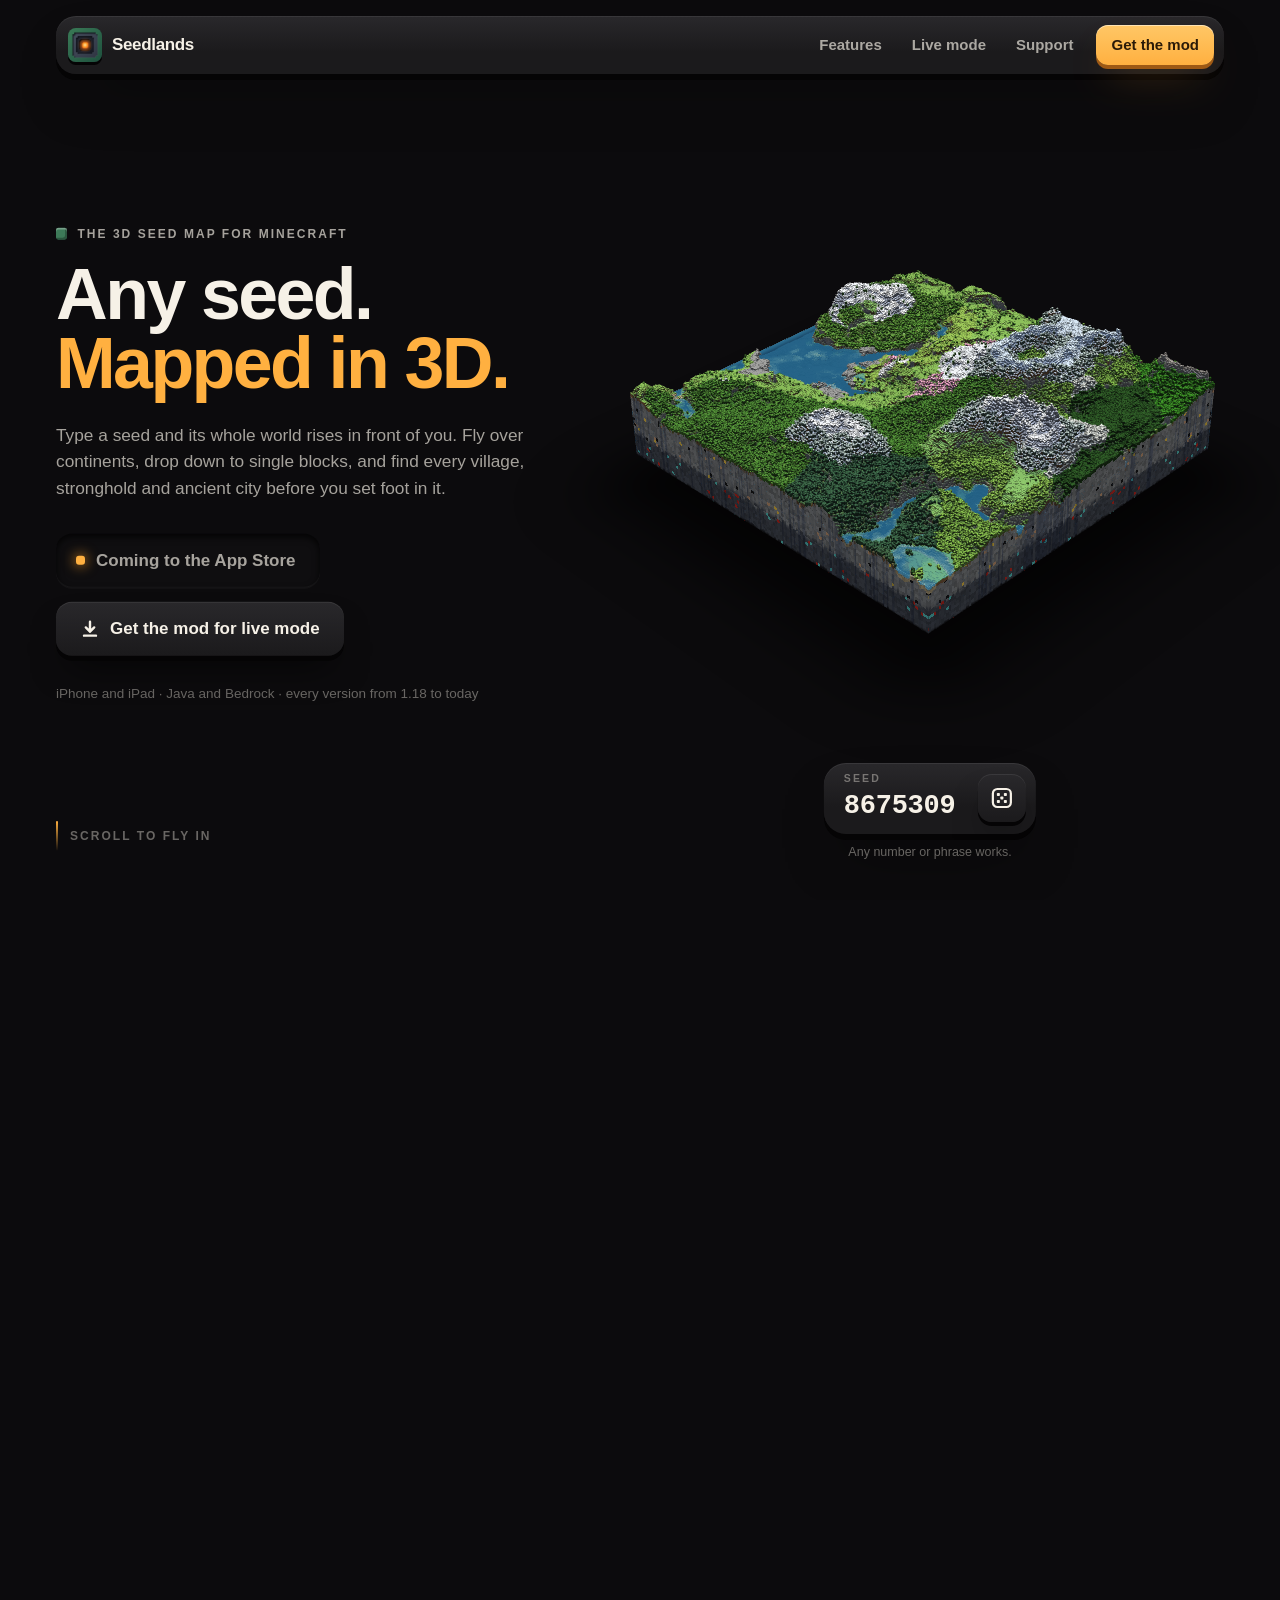
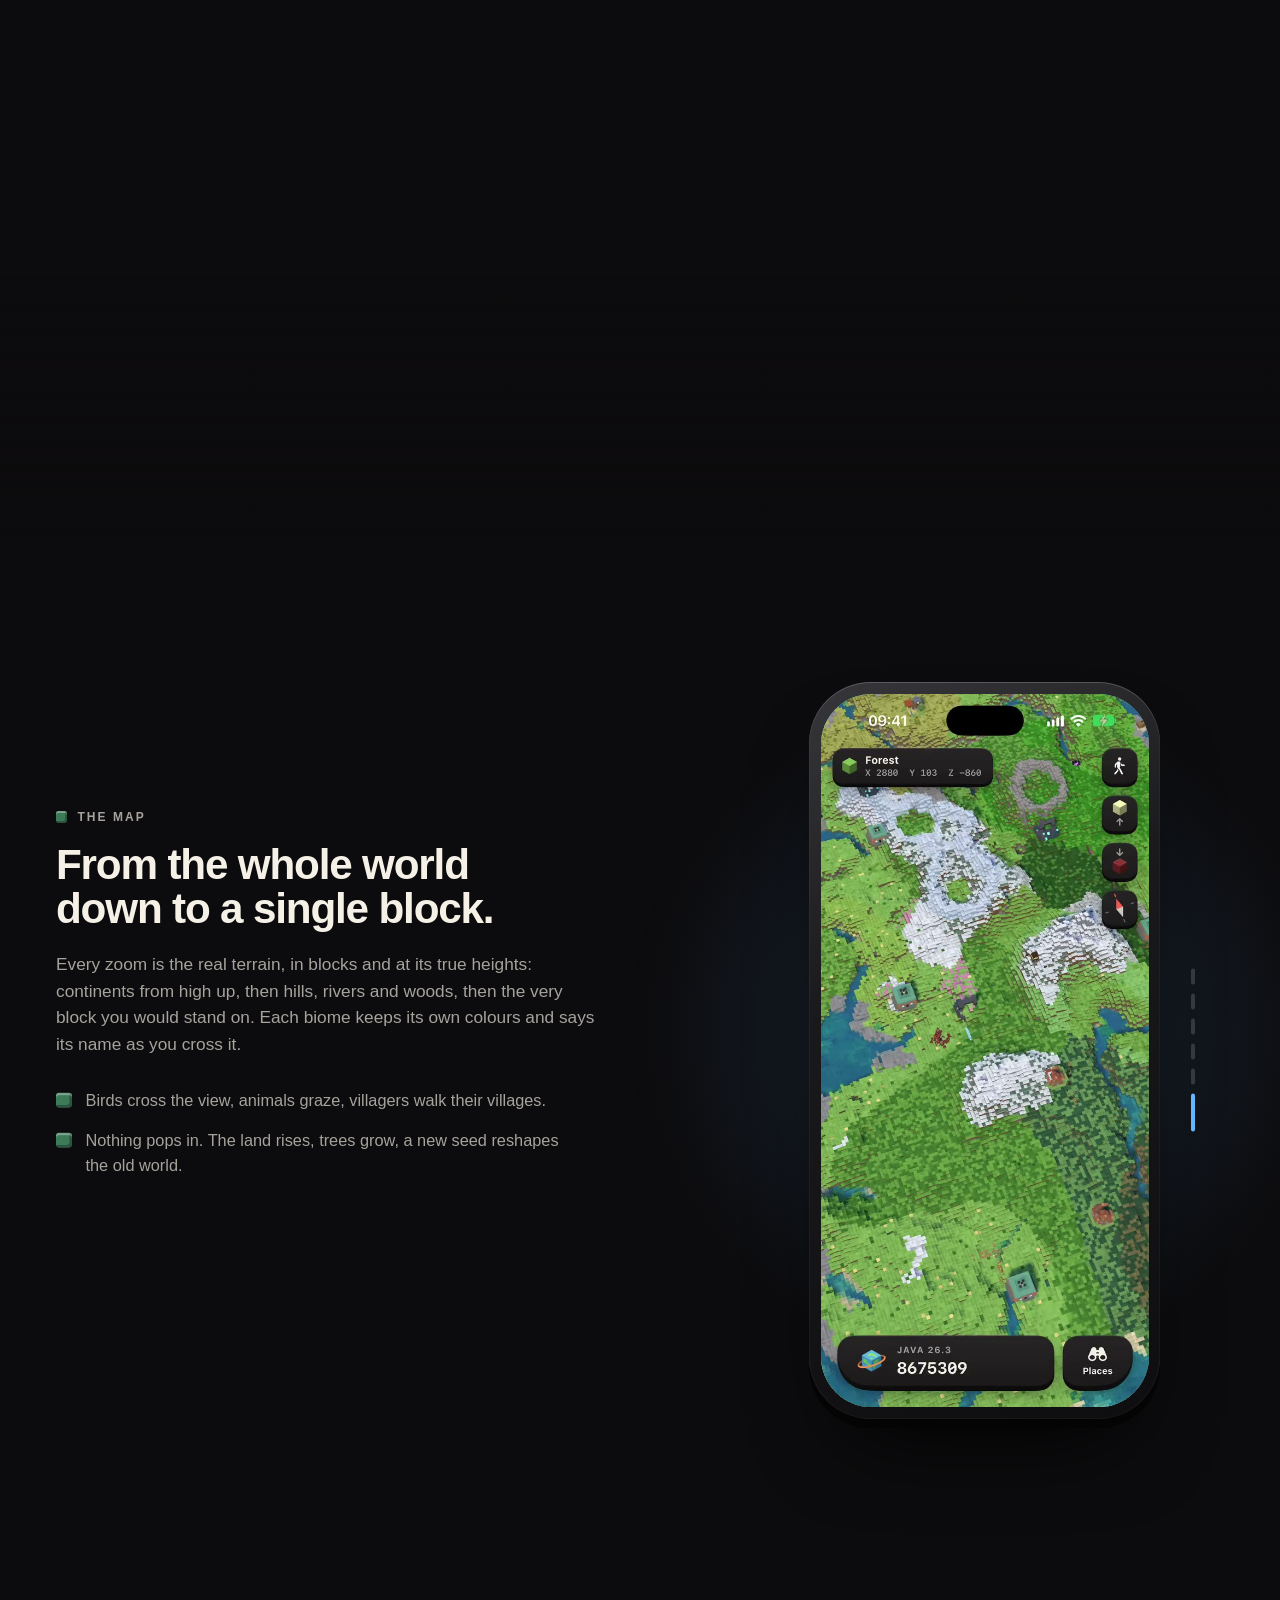
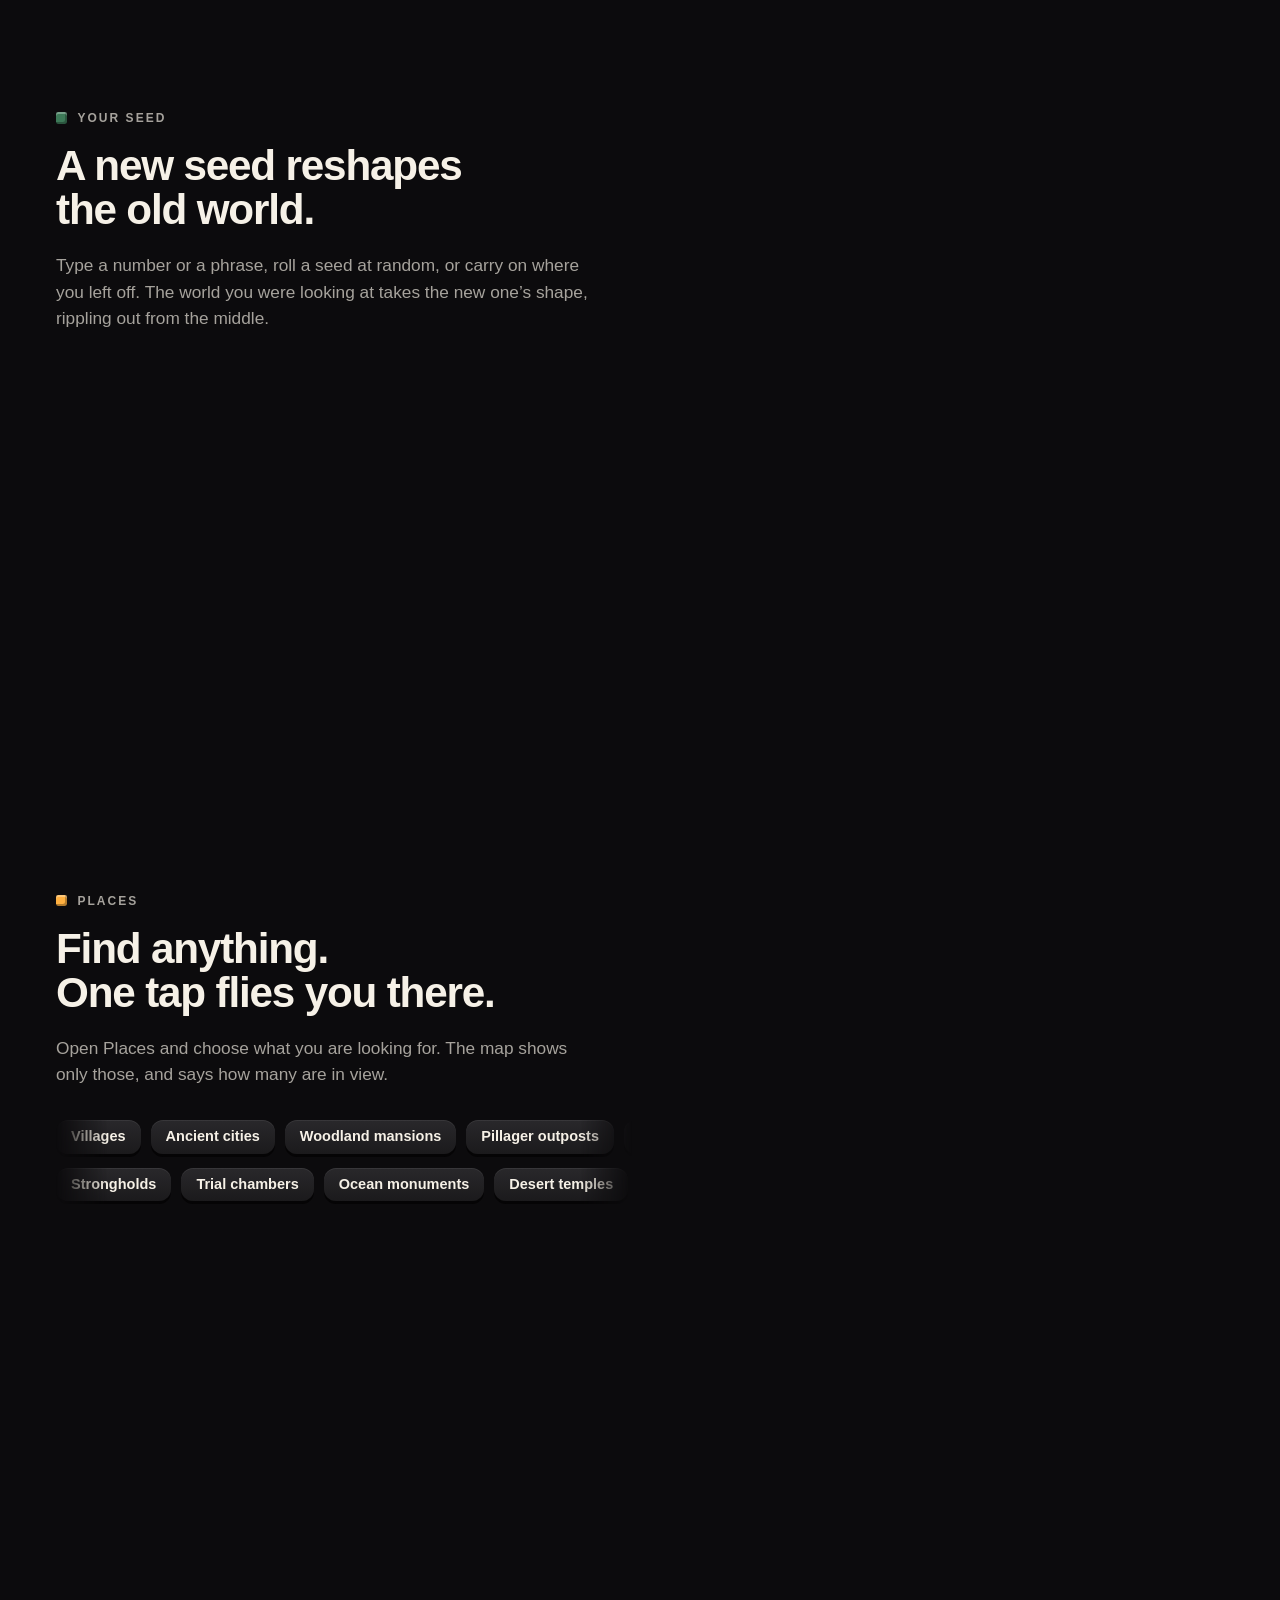
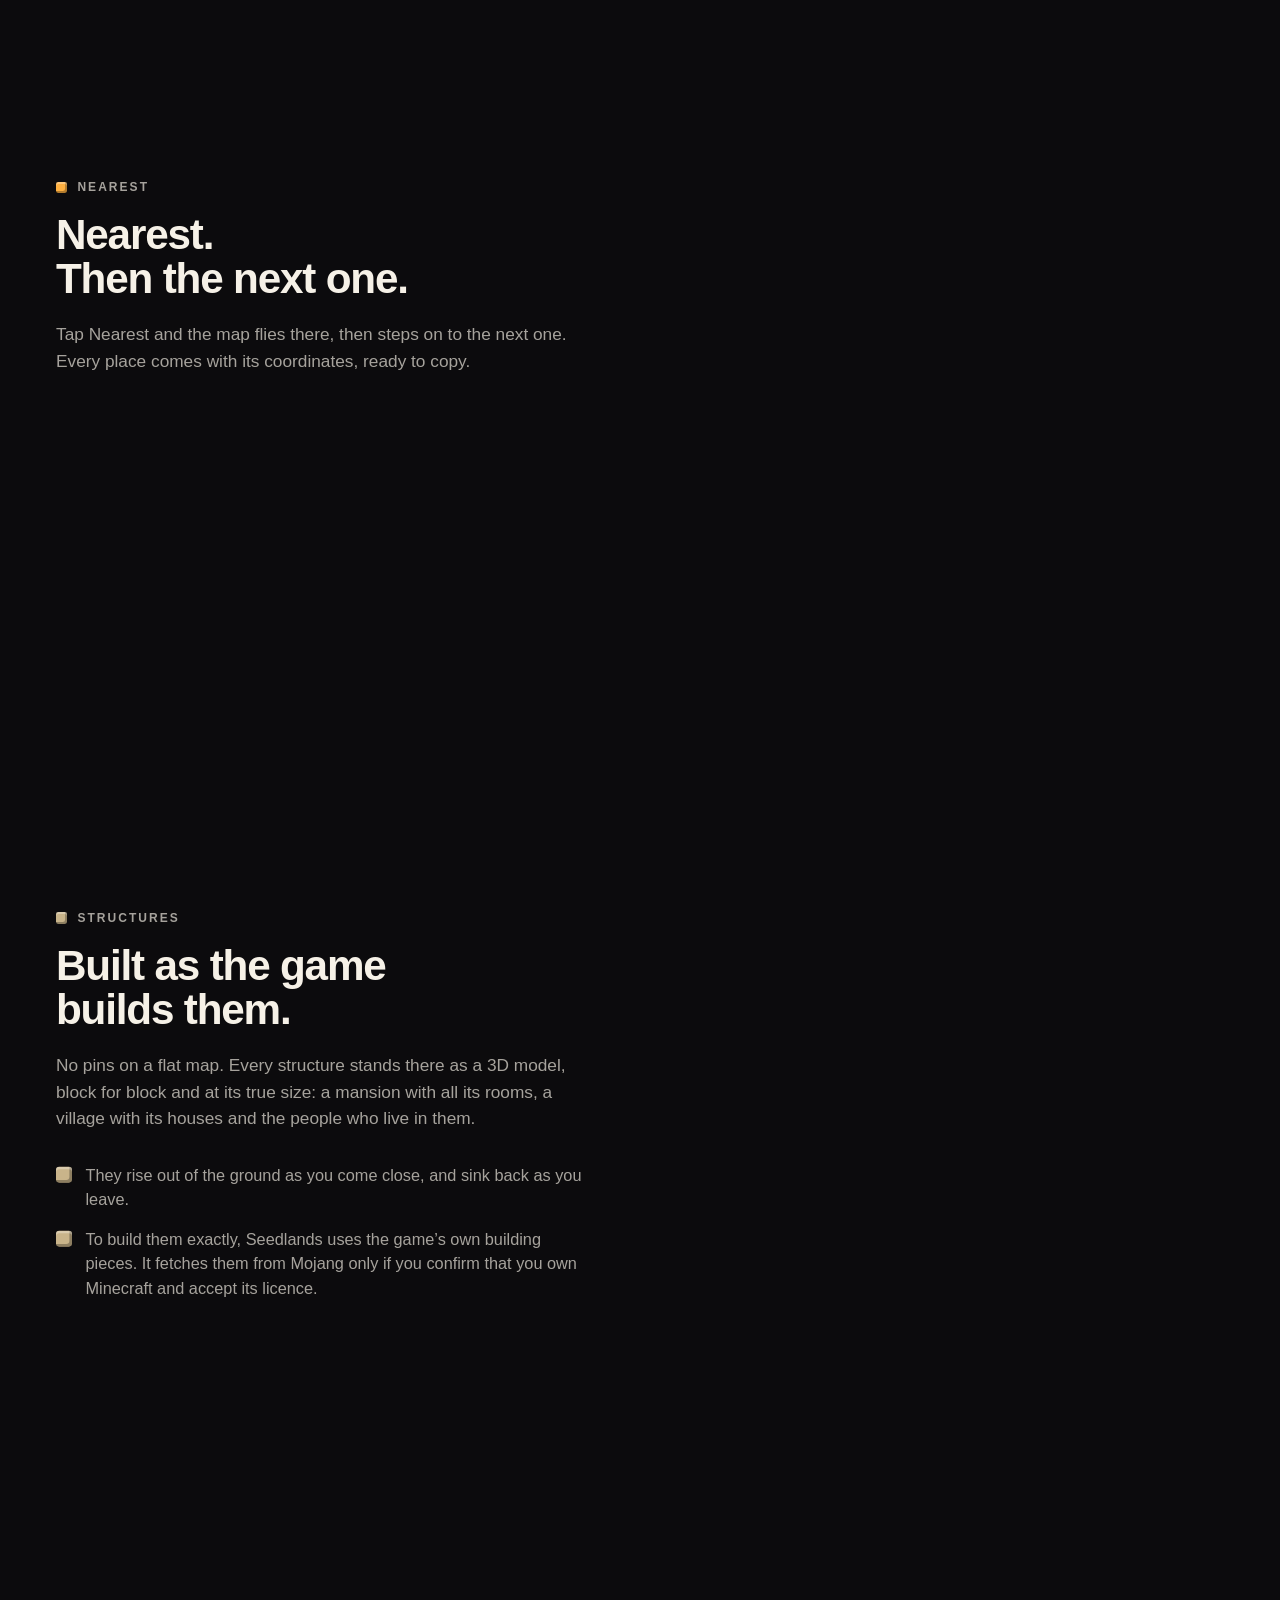
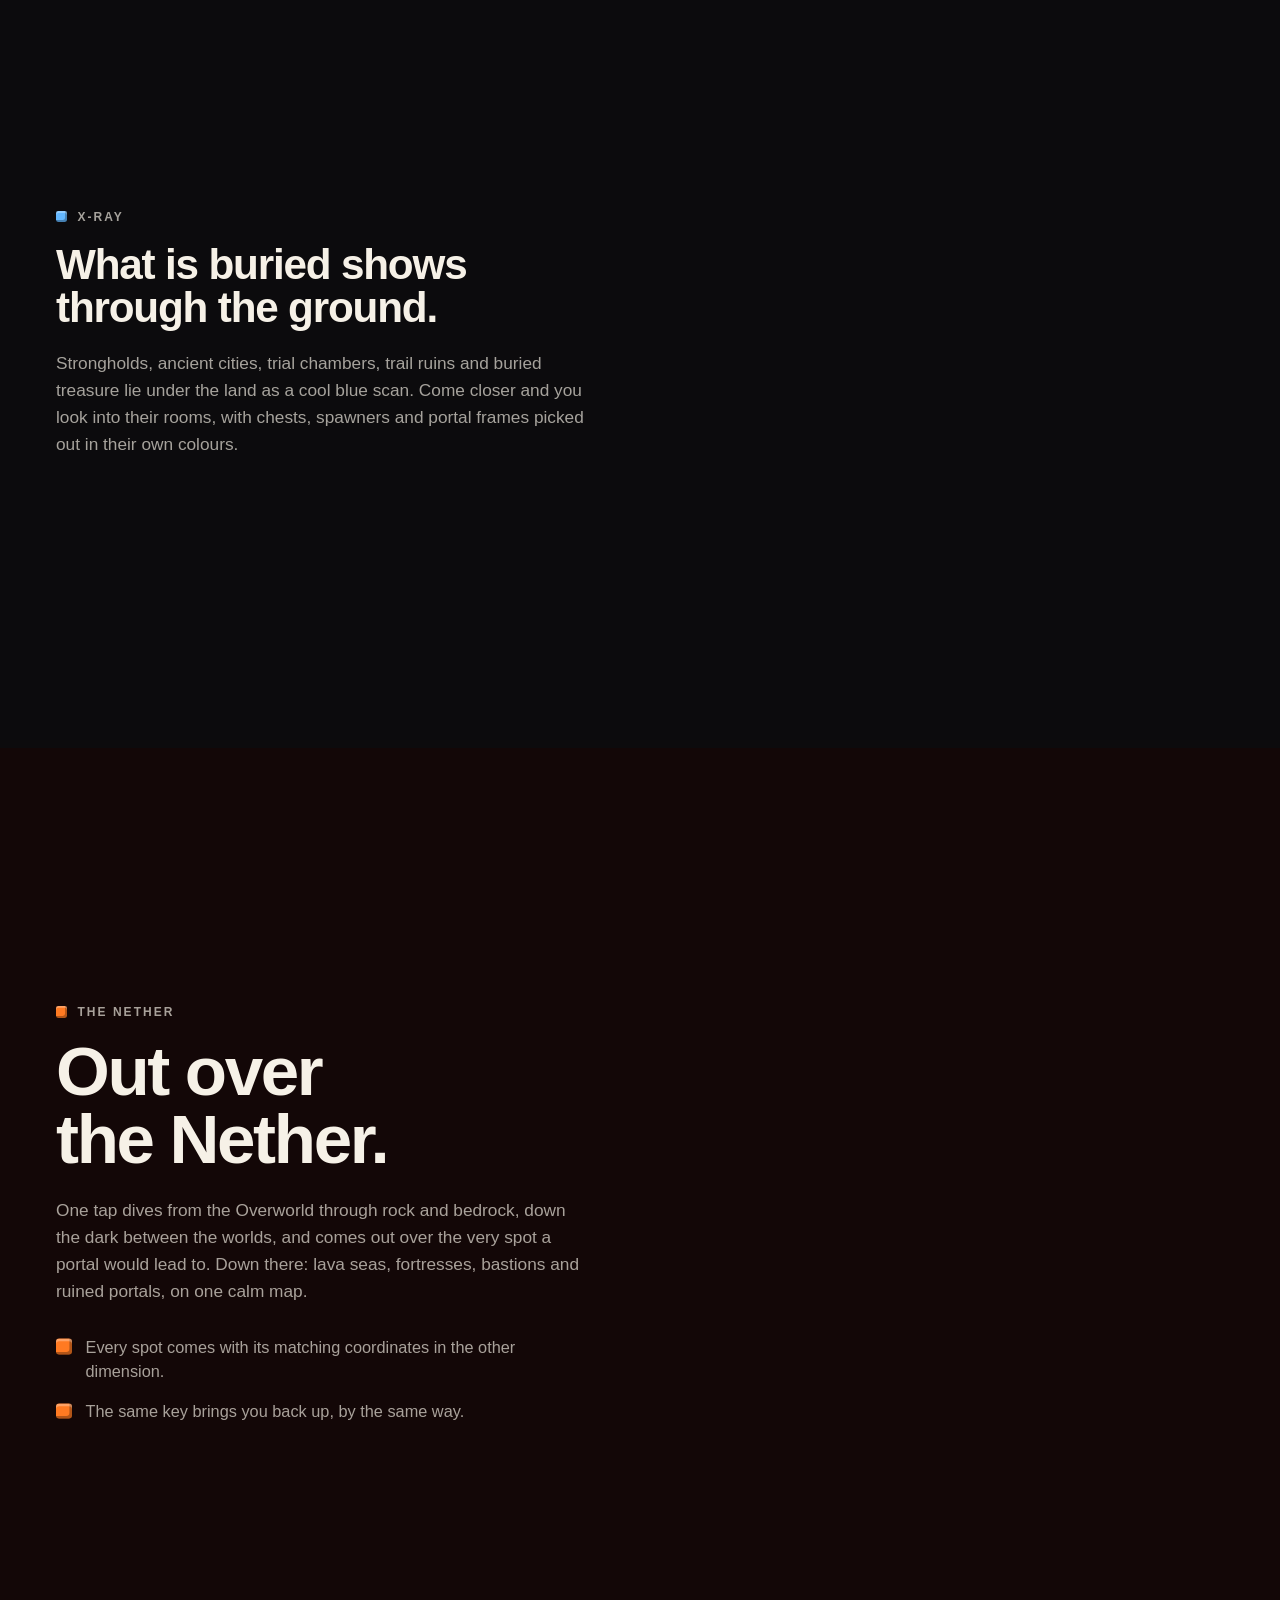
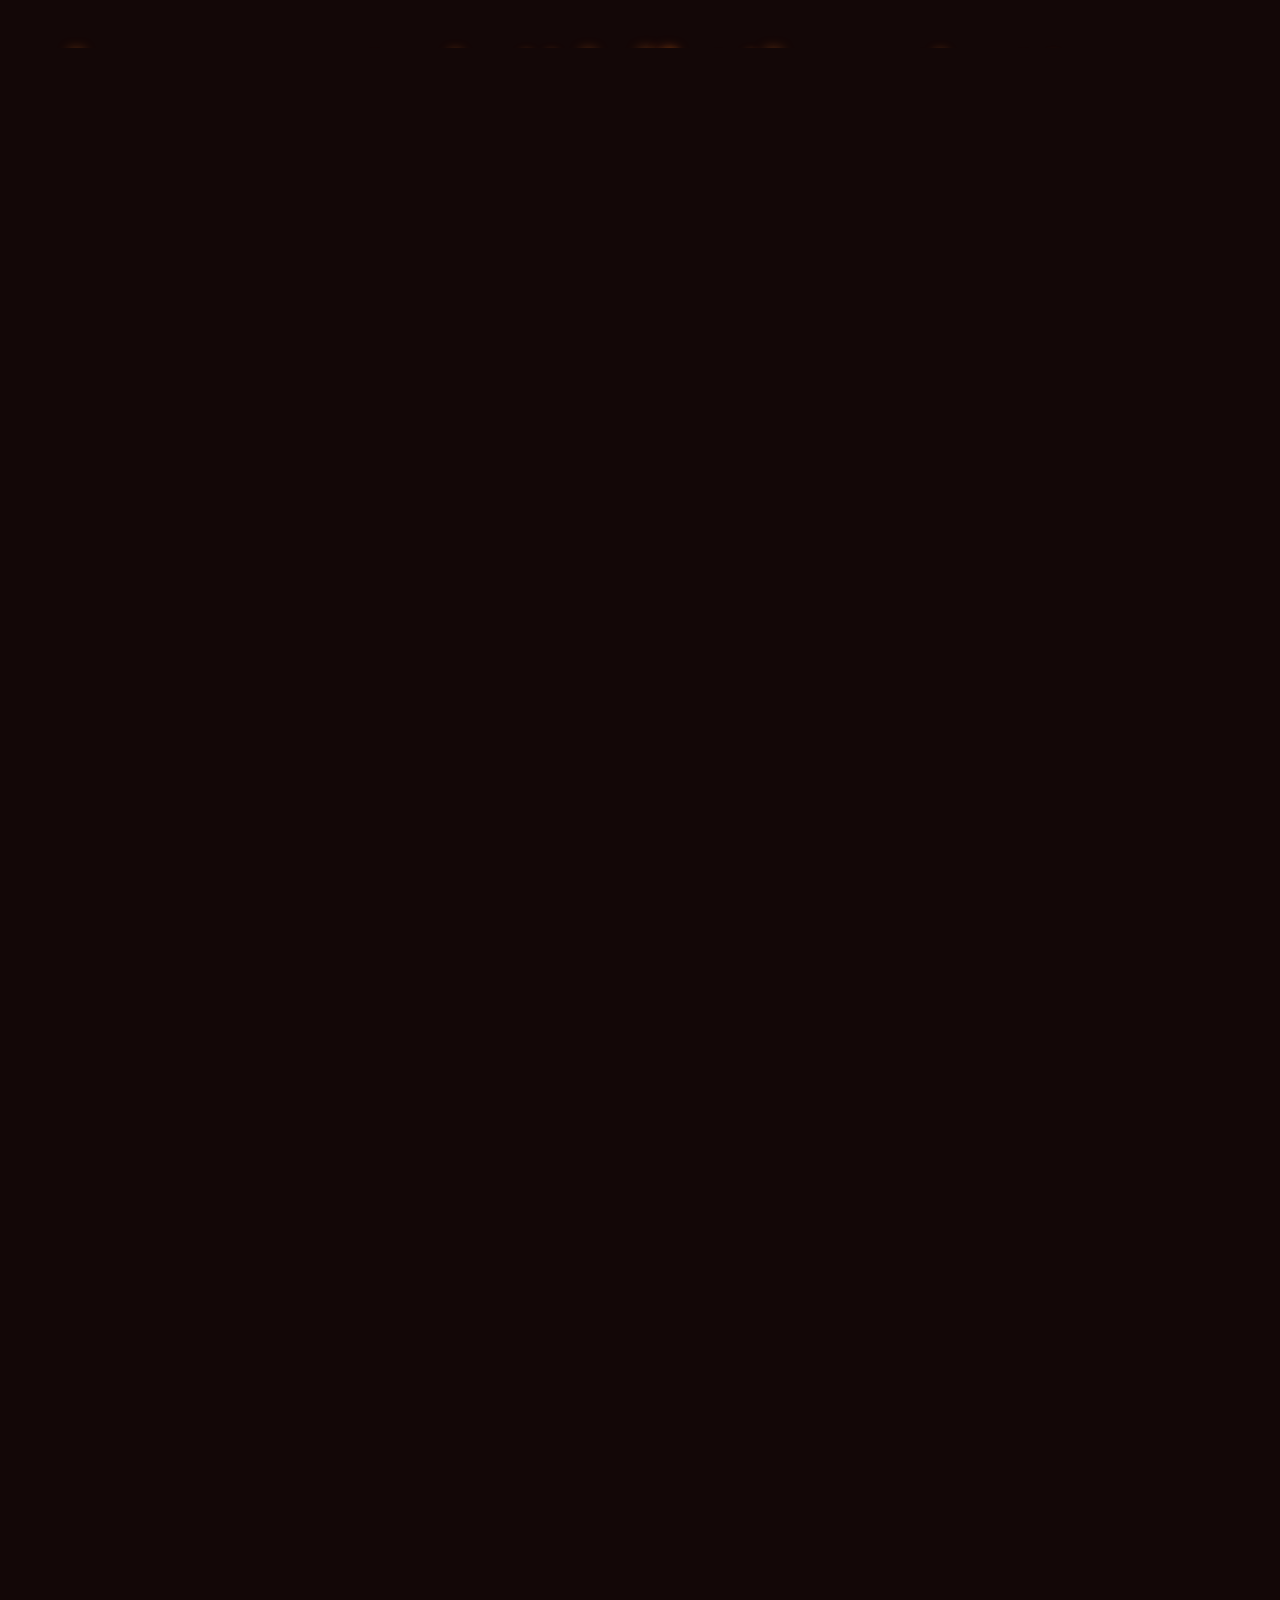
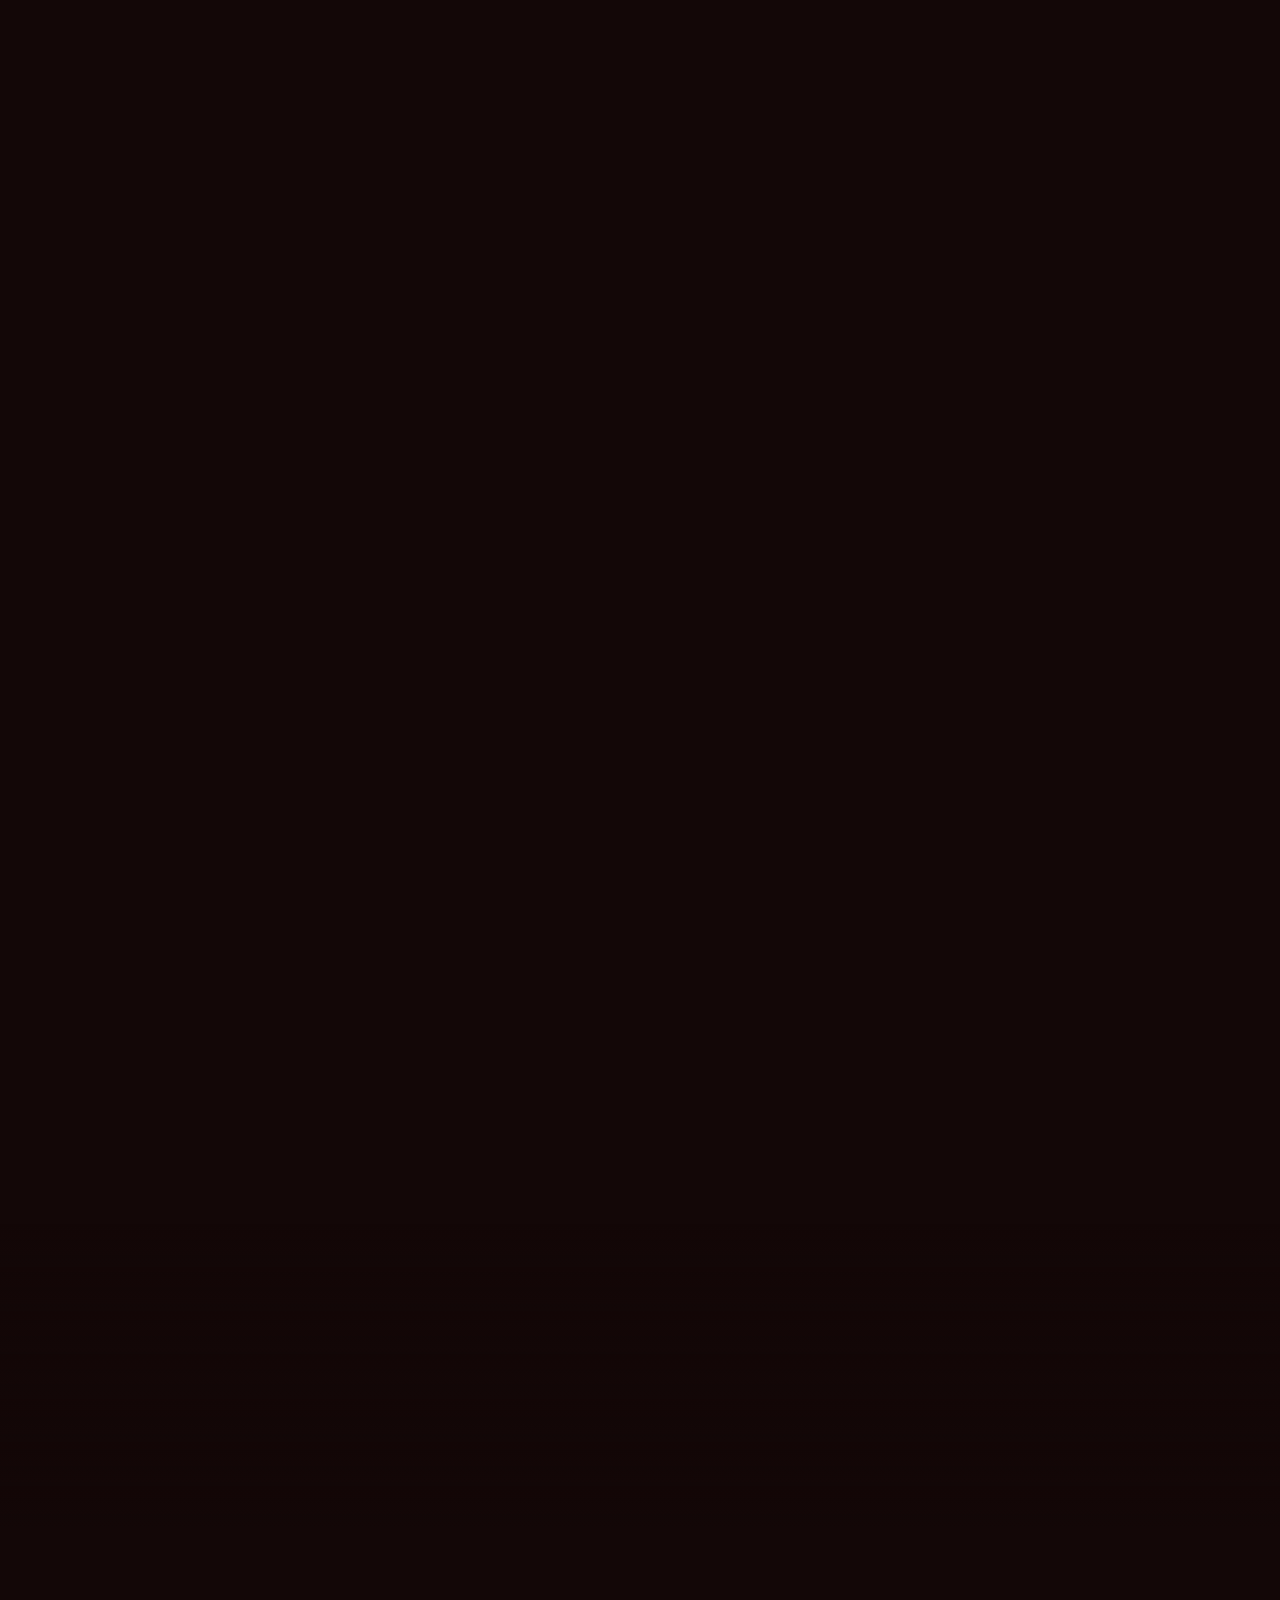
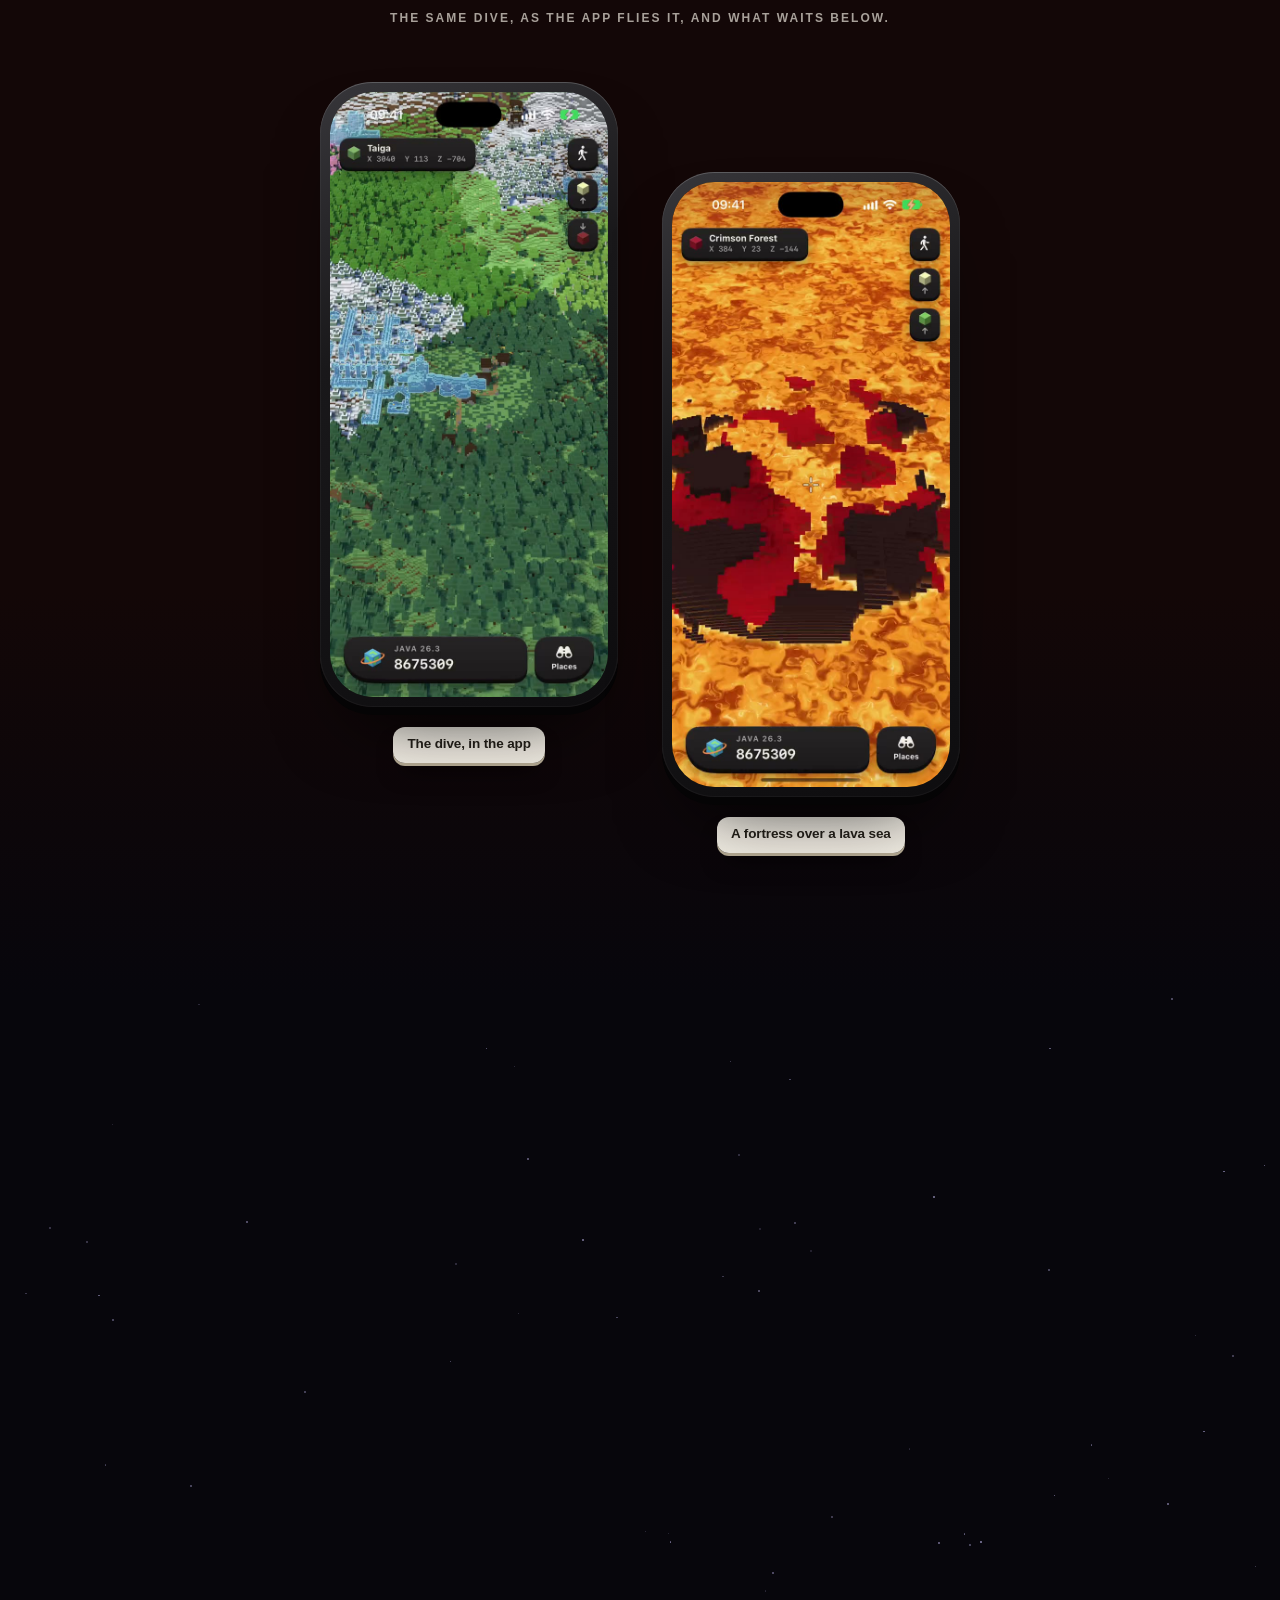
==== commit 91b656be: "The site made a second time: a live world behind the page, and the scroll is the app's zoom and dive" ====
--- a/index.html
+++ b/index.html
@@ -1,5 +1,5 @@
 <!doctype html>
-<html lang="en">
+<html lang="en" data-store="soon">
 <head>
 <meta charset="utf-8">
 <meta name="viewport" content="width=device-width, initial-scale=1, viewport-fit=cover">
@@ -12,219 +12,16 @@
 <meta property="og:description" content="Any seed, mapped in 3D. Find any structure, x-ray what is buried, dive into the Nether, rise to the End, and let the map follow you while you play.">
 <meta property="og:image" content="https://mfrports.github.io/seedlands-app/img/og.jpg">
 <meta name="twitter:card" content="summary_large_image">
-<link rel="icon" href="img/favicon.png">
-<link rel="apple-touch-icon" href="img/icon.png">
-<link rel="stylesheet" href="style.css">
-<script>document.documentElement.className="js";setTimeout(function(){if(!window.seedlands)document.documentElement.className=""},2500)</script>
-<script src="site.js" defer></script>
+<link rel="icon" href="./img/favicon.png">
+<link rel="apple-touch-icon" href="./img/icon.png">
+<script>document.documentElement.classList.add("js");setTimeout(function(){if(!window.seedlands)document.documentElement.classList.remove("js")},4000)</script>
+  <script type="module" crossorigin src="./assets/index-DIOuWweq.js"></script>
+  <link rel="modulepreload" crossorigin href="./assets/Nav-Dqhb_S6z.js">
+  <link rel="modulepreload" crossorigin href="./assets/Clip-D8DxRjK1.js">
+  <link rel="modulepreload" crossorigin href="./assets/Closing-By_q1FUx.js">
+  <link rel="stylesheet" crossorigin href="./assets/Nav-C8gjQq7X.css">
 </head>
 <body>
-<header class="top"><div class="bar slab">
-<a class="brand" href="./"><img src="img/icon.png" alt="" width="34" height="34"><span>Seedlands</span></a>
-<nav><a class="wide" href="#map">Features</a><a class="wide" href="#live">Live mode</a><a href="support.html">Support</a><a class="key small" href="mod.html">Get the mod</a></nav>
-</div></header>
-
-<main>
-<section class="hero" id="top">
-<div class="world" aria-hidden="true"><video data-wide="video/world-wide.mp4" data-small="video/world-small.mp4" data-tall="video/world-tall.mp4" muted loop playsinline preload="none"></video></div>
-<div class="wrap"><div class="copy">
-<p class="over rise"><i class="cube" style="--c:var(--moss)"></i>The 3D seed map for Minecraft</p>
-<h1><span class="line rise" style="--i:1">Any seed.</span> <span class="line rise torch" style="--i:2">Mapped in 3D.</span></h1>
-<p class="lead rise" style="--i:3">Type a seed and its whole world rises in front of you. Fly over continents, drop down to single blocks, and find every village, stronghold and ancient city before you set foot in it.</p>
-<div class="keys rise" style="--i:4">
-<a class="key soon" href="https://apps.apple.com/app/id6832922834">Coming to the App Store</a>
-<a class="key stone" href="mod.html"><svg viewBox="0 0 20 20" fill="none" stroke="currentColor" stroke-width="2.2" stroke-linecap="round" stroke-linejoin="round" aria-hidden="true"><path d="M10 3v10m0 0 4-4m-4 4-4-4M4 16.5h12"/></svg>Get the mod for live mode</a>
-</div>
-<p class="fine rise" style="--i:5">iPhone and iPad · Java and Bedrock · every version from 1.18 to today</p>
-</div></div>
-</section>
-
-<section class="feature" id="map" style="--tone:var(--moss)"><div class="wrap">
-<div class="copy">
-<p class="over rise"><i class="cube" style="--c:var(--moss)"></i>The map</p>
-<h2 class="rise" style="--i:1">From the whole world down to a single block.</h2>
-<p class="rise" style="--i:2">Every zoom is the real terrain, in blocks and at its true heights: continents from high up, then hills, rivers and woods, then the very block you would stand on. Each biome keeps its own colours and says its name as you cross it.</p>
-<ul class="facts">
-<li class="rise" style="--i:3"><i class="cube" style="--c:var(--moss)"></i><span>Birds cross the view, animals graze, villagers walk their villages.</span></li>
-<li class="rise" style="--i:4"><i class="cube" style="--c:var(--moss)"></i><span>Nothing pops in. The land rises, trees grow, a new seed reshapes the old world.</span></li>
-<li class="rise" style="--i:5"><i class="cube" style="--c:var(--moss)"></i><span>Type a number or a phrase, roll a seed at random, or carry on where you left off.</span></li>
-</ul>
-</div>
-<div class="pair">
-<figure class="phone rise"><div class="body"><div class="screen" style="background-image:url(img/zoom.jpg)"><video data-src="video/zoom.mp4" poster="img/zoom.jpg" muted playsinline preload="none" aria-label="The map flies from the whole world down into a cherry grove"></video></div></div></figure>
-<figure class="phone rise" style="--i:2"><div class="body"><div class="screen" style="background-image:url(img/reseed.jpg)"><video data-src="video/reseed.mp4" poster="img/reseed.jpg" muted playsinline preload="none" aria-label="A new seed: the old world reshapes into the new one"></video></div></div></figure>
-</div>
-</div></section>
-
-<section class="feature flip" id="places" style="--tone:var(--torch)"><div class="wrap">
-<div class="copy">
-<p class="over rise"><i class="cube" style="--c:var(--torch)"></i>Places</p>
-<h2 class="rise" style="--i:1">Find anything. One tap flies you there.</h2>
-<p class="rise" style="--i:2">Open Places, choose what you are looking for and tap Nearest. The map shows only those, says how many are in view, and steps on to the next one. Every place comes with its coordinates, ready to copy.</p>
-<ul class="chips rise" style="--i:3">
-<li>Villages</li><li>Strongholds</li><li>Ancient cities</li><li>Trial chambers</li><li>Woodland mansions</li><li>Ocean monuments</li><li>Pillager outposts</li><li>Desert temples</li><li>Jungle temples</li><li>Witch huts</li><li>Igloos</li><li>Shipwrecks</li><li>Ocean ruins</li><li>Buried treasure</li><li>Trail ruins</li><li>Ruined portals</li><li>Nether fortresses</li><li>Bastions</li><li>End cities</li>
-</ul>
-</div>
-<div class="pair">
-<figure class="phone rise"><div class="body"><div class="screen" style="background-image:url(img/places.jpg)"><video data-src="video/places.mp4" poster="img/places.jpg" muted playsinline preload="none" aria-label="The Places panel opens: every kind of structure, with how many are in view"></video></div></div></figure>
-<figure class="phone rise" style="--i:2"><div class="body"><div class="screen" style="background-image:url(img/find.jpg)"><video data-src="video/find.mp4" poster="img/find.jpg" muted playsinline preload="none" aria-label="The map flies to the nearest village and shows its coordinates"></video></div></div></figure>
-</div>
-</div></section>
-
-<section class="feature" id="built" style="--tone:#c9b48a"><div class="wrap">
-<div class="copy">
-<p class="over rise"><i class="cube" style="--c:#c9b48a"></i>Structures</p>
-<h2 class="rise" style="--i:1">Built as the game builds them.</h2>
-<p class="rise" style="--i:2">No pins on a flat map. Every structure stands there as a 3D model, block for block and at its true size: a mansion with all its rooms, a village with its houses and the people who live in them.</p>
-<ul class="facts">
-<li class="rise" style="--i:3"><i class="cube" style="--c:#c9b48a"></i><span>They rise out of the ground as you come close, and sink back as you leave.</span></li>
-<li class="rise" style="--i:4"><i class="cube" style="--c:#c9b48a"></i><span>To build them exactly, Seedlands uses the game's own building pieces. It fetches them from Mojang only if you confirm that you own Minecraft and accept its licence.</span></li>
-</ul>
-</div>
-<figure class="phone rise"><div class="body"><div class="screen" style="background-image:url(img/mansion.jpg)"><video data-src="video/mansion.mp4" poster="img/mansion.jpg" muted playsinline preload="none" aria-label="The map flies in on a woodland mansion, built block for block"></video></div></div></figure>
-</div></section>
-
-<section class="feature flip paper" id="buried" style="--tone:var(--scan)"><div class="wrap">
-<div class="copy">
-<p class="over rise"><i class="cube" style="--c:var(--scan)"></i>X-ray</p>
-<h2 class="rise" style="--i:1">What is buried shows through the ground.</h2>
-<p class="rise" style="--i:2">Strongholds, ancient cities, trial chambers, trail ruins and buried treasure lie under the land as a cool blue scan. Come closer and you look into their rooms, with chests, spawners and portal frames picked out in their own colours.</p>
-</div>
-<figure class="phone rise"><div class="body"><div class="screen" style="background-image:url(img/scan.jpg)"><video data-src="video/scan.mp4" poster="img/scan.jpg" muted playsinline preload="none" aria-label="The map comes down on an ancient city, seen as an x-ray through the mountain"></video></div></div></figure>
-</div></section>
-
-<div class="strata" aria-hidden="true">
-<div style="--c:#3b6f4f"><span>Y 63 · Sea level</span></div>
-<div style="--c:#5b4433"><span></span></div>
-<div style="--c:#565a63"><span>Y 0 · Deepslate</span></div>
-<div style="--c:#33363e"><span></span></div>
-<div style="--c:#16171b"><span>Y −64 · Bedrock</span></div>
-<div style="--c:#191226"><span>Between the worlds</span></div>
-<div style="--c:#3d1512"><span>Y 127 · The Nether's roof</span></div>
-<i class="eye"></i>
-</div>
-
-<section class="feature nether" id="nether" style="--tone:var(--lava)"><div class="wrap">
-<div class="copy">
-<p class="over rise"><i class="cube" style="--c:var(--ember)"></i>The Nether</p>
-<h2 class="rise" style="--i:1">Then straight down, into the Nether.</h2>
-<p class="rise" style="--i:2">One tap dives from the Overworld through rock and bedrock, down the dark between the worlds, and comes out over the very spot a portal would lead to. Down there: lava seas, fortresses, bastions and ruined portals, on one calm map.</p>
-<ul class="facts">
-<li class="rise" style="--i:3"><i class="cube" style="--c:var(--ember)"></i><span>Every spot comes with its matching coordinates in the other dimension.</span></li>
-<li class="rise" style="--i:4"><i class="cube" style="--c:var(--ember)"></i><span>The same key brings you back up, by the same way.</span></li>
-</ul>
-</div>
-<div class="pair">
-<figure class="phone rise"><div class="body"><div class="screen" style="background-image:url(img/dive.jpg)"><video data-src="video/dive.mp4" poster="img/dive.jpg" muted playsinline preload="none" aria-label="The dive: down a shaft through the Overworld's layers and out over the Nether's lava"></video></div></div></figure>
-<figure class="phone rise" style="--i:2"><div class="body"><div class="screen" style="background-image:url(img/nether.jpg)"><video data-src="video/nether.mp4" poster="img/nether.jpg" muted playsinline preload="none" aria-label="A Nether fortress over a sea of lava"></video></div></div></figure>
-</div>
-</div></section>
-
-<section class="feature flip end" id="end" style="--tone:#8a6bd0"><div class="wrap">
-<div class="copy">
-<p class="over rise"><i class="cube" style="--c:var(--endstone)"></i>The End</p>
-<h2 class="rise" style="--i:1">And up, to where the End floats over nothing.</h2>
-<p class="rise" style="--i:2">A second key leads the other way: up out of the sky, through the dark between the worlds, and out on the main island, between its obsidian pillars with their crystals. Beyond the void lie the outer islands, each with a top and an underside.</p>
-<ul class="facts">
-<li class="rise" style="--i:3"><i class="cube" style="--c:var(--endstone)"></i><span>End cities stand as the game builds them: towers, bridges and, on some, the ship with its elytra.</span></li>
-<li class="rise" style="--i:4"><i class="cube" style="--c:var(--endstone)"></i><span>Chorus plants grow on the highlands. Endermen walk the islands, until one is suddenly somewhere else.</span></li>
-</ul>
-</div>
-<div class="pair">
-<figure class="phone rise"><div class="body"><div class="screen" style="background-image:url(img/end.jpg)"><video data-src="video/end.mp4" poster="img/end.jpg" muted playsinline preload="none" aria-label="The way up: out of the Overworld's sky, through the dark between the worlds and out on the End's main island"></video></div></div></figure>
-<figure class="phone rise" style="--i:2"><div class="body"><div class="screen" style="background-image:url(img/city.jpg)"><video data-src="video/city.mp4" poster="img/city.jpg" muted playsinline preload="none" aria-label="The map comes down on an End city, built block for block, on an island over the void"></video></div></div></figure>
-</div>
-</div></section>
-
-<section class="feature" id="live" style="--tone:#d9d2c3"><div class="wrap">
-<div class="copy">
-<p class="over rise"><i class="cube" style="--c:var(--paper)"></i>Live mode</p>
-<h2 class="rise" style="--i:1">Play, and the map rides along.</h2>
-<p class="rise" style="--i:2">Connect Minecraft: Java Edition and the map follows you like a navigation system. It turns with your view and moves as you move, comes closer while you stand and stands off the faster you go. How close it rides is yours to choose.</p>
-<ul class="facts">
-<li class="rise" style="--i:3"><i class="cube" style="--c:var(--paper)"></i><span>You, in 3D, exactly where the game has you, and as you get about: on foot, gliding, rowing a boat, riding a horse, a pig or a strider, swimming and diving.</span></li>
-<li class="rise" style="--i:4"><i class="cube" style="--c:var(--paper)"></i><span>Leave one of your worlds for another and the map changes with you. Each is called what you named it.</span></li>
-<li class="rise" style="--i:5"><i class="cube" style="--c:var(--paper)"></i><span>Take the map with a finger whenever you like. One tap sets it following you again.</span></li>
-</ul>
-<div class="keys rise" style="--i:6"><a class="key" href="mod.html">Get the mod</a><a class="key stone" href="support.html#live">How to set it up</a></div>
-</div>
-<div class="pair">
-<figure class="phone rise"><div class="body"><div class="screen" style="background-image:url(img/live.jpg)"><video data-src="video/live.mp4" poster="img/live.jpg" muted playsinline preload="none" aria-label="The map follows a player walking through a village"></video></div></div></figure>
-<figure class="phone rise" style="--i:2"><div class="body"><div class="screen" style="background-image:url(img/ride.jpg)"><video data-src="video/ride.mp4" poster="img/ride.jpg" muted playsinline preload="none" aria-label="The map follows a player riding a horse out of a village"></video></div></div></figure>
-</div>
-</div></section>
-
-<section class="feature flip paper" id="inside" style="--tone:#2f6fd0"><div class="wrap">
-<div class="copy">
-<p class="over rise"><i class="cube" style="--c:var(--scan)"></i>Live, indoors</p>
-<h2 class="rise" style="--i:1">Inside a structure, its plan becomes the map.</h2>
-<p class="rise" style="--i:2">Walk into an ancient city or a stronghold deep down, a woodland mansion, an ocean monument or a desert temple, and the land around you lifts away block by block. What is left is the structure's plan, open at the floor you stand on, and it paints in where you have already been.</p>
-<ul class="facts">
-<li class="rise" style="--i:3"><i class="cube" style="--c:var(--scan)"></i><span>Each seed remembers where you have walked, and keeps it in your iCloud. Start over whenever you like.</span></li>
-<li class="rise" style="--i:4"><i class="cube" style="--c:var(--scan)"></i><span>When a shrieker goes off, the Warden's warnings count down over the bar.</span></li>
-</ul>
-<div class="warden rise" style="--i:5" role="img" aria-label="As in the app: Warden warning 2 of 4. One less in 9 minutes 41 seconds.">
-<span class="marks"><i class="lit"></i><i class="lit"></i><i></i><i></i></span>
-<span class="say"><b>Warden warning <span class="count">2</span> of 4</b><small>One less in <span class="time">9:41</span></small></span>
-</div>
-</div>
-<figure class="phone rise"><div class="body"><div class="screen" style="background-image:url(img/plan.jpg)"><video data-src="video/plan.mp4" poster="img/plan.jpg" muted playsinline preload="none" aria-label="A player goes into an ancient city: the land dissolves and the city's plan becomes the map"></video></div></div></figure>
-</div></section>
-
-<section class="mod" id="mod"><div class="wrap"><div class="panel slab rise">
-<div>
-<p class="over"><i class="cube" style="--c:var(--torch)"></i>Seedlands Link · the mod</p>
-<h2>One small mod. Nothing to type.</h2>
-<p class="say">Seedlands Link is the free companion mod for Minecraft: Java Edition. With it your game finds Seedlands on your Wi‑Fi by itself: no addresses, no passwords, no account.</p>
-<div class="keys">
-<a class="key" href="mod/seedlands-link-1.2.0.jar" download><svg viewBox="0 0 20 20" fill="none" stroke="currentColor" stroke-width="2.2" stroke-linecap="round" stroke-linejoin="round" aria-hidden="true"><path d="M10 3v10m0 0 4-4m-4 4-4-4M4 16.5h12"/></svg>Download Seedlands Link</a>
-<a class="key stone" href="mod.html">All about the mod</a>
-</div>
-<p class="meta"><span>Version 1.2.0</span><span>64 KB</span><span>Fabric</span><span>Minecraft: Java Edition 26.1 or newer</span></p>
-</div>
-<ol class="steps">
-<li><div>Install <a href="https://fabricmc.net/use/installer/">Fabric Loader</a> for your version of the game.</div></li>
-<li><div>Put <strong>Seedlands Link</strong> into your game's <code>mods</code> folder and start the game.</div></li>
-<li><div>On your iPhone or iPad, on the same Wi‑Fi, open Seedlands and tap the walking figure at the top right.</div></li>
-<li><div>When the key lights up, tap it. The map takes your game's version and seed, and follows you.</div></li>
-</ol>
-<div class="well"><p><strong>What it tells, and to whom.</strong> Seedlands Link runs on your computer only and talks to Seedlands on your own network. It tells the app your player name and the game's version, the name of the world or server you are in, where you stand, which way you look, which dimension you are in, what you ride, your pose (such as swimming or gliding), whether you are in the water and, in single-player, the world's seed and how often a shrieker has warned the Warden of you. Nothing leaves your network.</p></div>
-</div></div></section>
-
-<section class="more" id="more"><div class="wrap">
-<p class="over rise"><i class="cube" style="--c:var(--paper)"></i>And the rest</p>
-<h2 class="rise" style="--i:1;margin-top:20px">Small things, done properly.</h2>
-<div class="cards">
-<div class="card slab rise"><h3><i class="cube" style="--c:var(--torch)"></i>Coordinates, both ways</h3><p>Touch and hold anywhere for X, Y and Z and the biome. Type or paste coordinates to fly there. Overworld and Nether are converted for you.</p></div>
-<div class="card slab rise" style="--i:1"><h3><i class="cube" style="--c:var(--moss)"></i>Java and Bedrock</h3><p>Java Edition from 1.18.2 to 26.3, Bedrock Edition from 1.18 to 26.60. Choose the version your world was made in.</p></div>
-<div class="card slab rise" style="--i:2"><h3><i class="cube" style="--c:var(--scan)"></i>Back where you left it</h3><p>Put the app away and open it again: the map is there on the first frame, exactly where you were.</p></div>
-<div class="card slab rise"><h3><i class="cube" style="--c:var(--paper)"></i>Nothing collected</h3><p>No account, no ads, no tracking. Everything the map shows is worked out on your device, from the seed. <a href="privacy.html">Privacy</a></p></div>
-<div class="card slab rise" style="--i:1"><h3><i class="cube" style="--c:var(--ember)"></i>iPhone, iPad, iPhone Duo</h3><p>Made for each, with smooth motion at up to 120 Hz, and in eleven languages.</p></div>
-<div class="card slab rise" style="--i:2"><h3><i class="cube" style="--c:#c9b48a"></i>Help, from a person</h3><p>Something doesn't match your world? <a href="support.html">Support</a> has the answers, and every message is read.</p></div>
-</div>
-</div></section>
-
-<section class="cta" id="get"><div class="wrap">
-<div class="pit rise" aria-hidden="true"><i style="--in:13%;--c:linear-gradient(135deg,#4a5261,#333945);--d:6;--n:1"></i><i style="--in:25%;--c:linear-gradient(135deg,#2a2e39,#1b1e26);--d:13;--n:2"></i><i style="--in:36%;--c:linear-gradient(135deg,#191b22,#0f1014);--d:21;--n:3"></i><i style="--in:44.5%;--d:30;--n:4"></i></div>
-<h2 class="rise">See your world before you set foot in it.</h2>
-<p class="rise" style="--i:1">Seedlands, for iPhone and iPad.</p>
-<div class="keys rise" style="--i:2">
-<a class="key soon" href="https://apps.apple.com/app/id6832922834">Coming to the App Store</a>
-<a class="key stone" href="mod.html">Get the mod</a>
-</div>
-</div></section>
-</main>
-
-<footer><div class="wrap"><p>Seedlands is an independent app. NOT AN OFFICIAL MINECRAFT PRODUCT. NOT APPROVED BY OR ASSOCIATED WITH MOJANG OR MICROSOFT.</p><p><a href="mod.html">The mod</a> · <a href="support.html">Support</a> · <a href="privacy.html">Privacy</a> · <a href="open-source.html">Open source</a> · © 2026 Erik Muffler</p></div></footer>
-
-<nav class="rail slab" aria-label="On this page">
-<a href="#map"><span>The map</span><i></i></a>
-<a href="#places"><span>Places</span><i></i></a>
-<a href="#built"><span>Structures</span><i></i></a>
-<a href="#buried"><span>X-ray</span><i></i></a>
-<a href="#nether"><span>The Nether</span><i></i></a>
-<a href="#end"><span>The End</span><i></i></a>
-<a href="#live"><span>Live mode</span><i></i></a>
-<a href="#mod"><span>The mod</span><i></i></a>
-</nav>
-</body></html>
+<div id="root"><link rel="preload" as="image" href="img/icon.png"/><header class="pointer-events-none fixed inset-x-0 top-0 z-50 pt-3 sm:pt-4"><div class="wrap"><div class="nav slab pointer-events-auto flex h-[58px] items-center justify-between gap-3 !rounded-[20px] pl-3 pr-2.5"><a href="#top" class="flex items-center gap-2.5 rounded-xl pr-2 text-[17px] font-[750] tracking-[-0.02em] text-paper no-underline"><img src="img/icon.png" alt="" width="34" height="34" class="rounded-[23%]" style="box-shadow:0 3px 0 #050405"/><span>Seedlands</span></a><nav class="flex items-center gap-1 text-[15px] font-[600]" aria-label="Seedlands"><a class="navlink hidden md:inline-flex" href="#map">Features</a><a class="navlink hidden md:inline-flex" href="#live">Live mode</a><a class="navlink max-[429px]:hidden" href="support.html">Support</a><a class="key torch small ml-1.5" href="mod.html">Get the mod</a></nav></div></div></header><canvas aria-hidden="true" class="world-canvas pointer-events-none fixed left-0 top-0 z-[5] w-full"></canvas><main><section id="top" data-stage="voyage" class="voyage relative"><div data-phase="hero" class="voyage-inner sticky top-0 z-10 overflow-clip"><div class="hand absolute inset-0"></div><div class="reading" data-on="false" aria-hidden="true"><div class="paper reading-tag"><span class="reading-name"></span><span class="digits reading-at"></span></div></div><div class="world-frame" data-world-frame=""><img class="world-still" src="img/still-overworld.webp" width="1400" height="940" alt="" aria-hidden="true" loading="lazy" decoding="async"/></div><div class="hero-copy"><p class="over " data-rise="" style="--i:0"><i class="cube " style="--c:var(--color-moss)" aria-hidden="true"></i>The 3D seed map for Minecraft</p><h1 class="hero-display mt-5" data-lines=""><span class="line" style="--i:0"><span>Any seed.</span> </span><span class="line" style="--i:1"><span><span class="text-torch">Mapped in 3D.</span></span></span></h1><p class="lead hero-lead" data-rise="" style="--i:3">Type a seed and its whole world rises in front of you. Fly over continents, drop down to single blocks, and find every village, stronghold and ancient city before you set foot in it.</p><div class="hero-keys" data-rise="" style="--i:4"><span class="hollow store-soon  "><i class="glow" aria-hidden="true"></i>Coming to the App Store</span><a class="key torch store-live  " href="https://apps.apple.com/app/id6832922834">Get Seedlands on the App Store</a><a class="key" href="mod.html"><svg viewBox="0 0 20 20" fill="none" stroke="currentColor" stroke-width="2.4" stroke-linecap="round" stroke-linejoin="round" aria-hidden="true"><path d="M10 3v10m0 0l-4.2-4.2M10 13l4.2-4.2M4 17h12"></path></svg><span>Get the mod<span class="key-more max-xs:hidden"> for live mode</span></span></a></div><p class="hero-fine" data-rise="" style="--i:5">iPhone and iPad · Java and Bedrock · every version from 1.18 to today</p></div><div class="seed-slab"><div class="slab flex items-center gap-4 !rounded-[22px] py-2.5 pl-5 pr-2.5"><div class="min-w-0"><p class="text-[10.5px] font-[700] uppercase leading-none tracking-[0.2em] text-faint">Seed</p><p class="roll digits" data-leaving="false" aria-label="8675309"><span style="--i:0" aria-hidden="true">8</span><span style="--i:1" aria-hidden="true">6</span><span style="--i:2" aria-hidden="true">7</span><span style="--i:3" aria-hidden="true">5</span><span style="--i:4" aria-hidden="true">3</span><span style="--i:5" aria-hidden="true">0</span><span style="--i:6" aria-hidden="true">9</span></p></div><button type="button" class="key dice" aria-label="Another seed: the world reshapes" data-busy="false"><svg viewBox="0 0 24 24" aria-hidden="true"><rect x="3" y="3" width="18" height="18" rx="4.5" fill="none" stroke="currentColor" stroke-width="2.2"></rect><g fill="currentColor"><rect x="7" y="7" width="3" height="3" rx="0.8"></rect><rect x="14" y="7" width="3" height="3" rx="0.8"></rect><rect x="10.5" y="10.5" width="3" height="3" rx="0.8"></rect><rect x="7" y="14" width="3" height="3" rx="0.8"></rect><rect x="14" y="14" width="3" height="3" rx="0.8"></rect></g></svg></button></div><p class="seed-note" aria-live="polite">Any number or phrase works.</p></div><div class="paper voyage-slip" data-for="a"><p class="slip-over">You are looking at a real seed</p><p class="slip-title">Its terrain, worked out by the app&#x27;s own engine.</p><p class="slip-line">Not a picture: every column stands where the game puts it. Drag to turn it.</p></div><div class="paper voyage-slip" data-for="b"><p class="slip-over">True heights, real blocks</p><p class="slip-title">Continents from high up, then hills, rivers and woods.</p><p class="slip-line">Every zoom is the real terrain. Mountains don&#x27;t sink as you leave them.</p></div><div class="paper voyage-slip" data-for="c"><p class="slip-over">Nothing pops in</p><p class="slip-title">Then the very block you would stand on.</p><p class="slip-line">Blocks rise out of the land they belong to. Trees grow out of the floor.</p></div><p class="scroll-cue" aria-hidden="true"><i></i>Scroll to fly in</p></div></section><section class="acts relative z-10 bg-stone lip-top "><div class="wrap acts-grid" data-side="right"><div class="acts-text"><article id="map" data-index="0" data-active="true" class="chapter"><p class="over " data-rise="" style="--i:0"><i class="cube " style="--c:var(--color-moss)" aria-hidden="true"></i>The map</p><h2 class="title mt-5" data-lines=""><span class="line" style="--i:0"><span>From the whole world</span> </span><span class="line" style="--i:1"><span>down to a single block.</span></span></h2><p class="lead mt-5 max-w-[34rem]" data-rise="" style="--i:2">Every zoom is the real terrain, in blocks and at its true heights: continents from high up, then hills, rivers and woods, then the very block you would stand on. Each biome keeps its own colours and says its name as you cross it.</p><ul class="facts"><li data-rise="" style="--i:3"><i class="cube " style="--c:var(--color-moss)" aria-hidden="true"></i><span>Birds cross the view, animals graze, villagers walk their villages.</span></li><li data-rise="" style="--i:4"><i class="cube " style="--c:var(--color-moss)" aria-hidden="true"></i><span>Nothing pops in. The land rises, trees grow, a new seed reshapes the old world.</span></li></ul><div class="chapter-phone" data-rise="" style="--i:3"><div class="phone "><div class="phone-body"><div class="phone-screen"><div class="clip" style="background-image:url(img/zoom.jpg)" role="img" aria-label="The map flies from the whole world down into a cherry grove"></div></div></div></div></div></article><article data-index="1" data-active="false" class="chapter"><p class="over " data-rise="" style="--i:0"><i class="cube " style="--c:var(--color-moss)" aria-hidden="true"></i>Your seed</p><h2 class="title mt-5" data-lines=""><span class="line" style="--i:0"><span>A new seed reshapes</span> </span><span class="line" style="--i:1"><span>the old world.</span></span></h2><p class="lead mt-5 max-w-[34rem]" data-rise="" style="--i:2">Type a number or a phrase, roll a seed at random, or carry on where you left off. The world you were looking at takes the new one’s shape, rippling out from the middle.</p><div class="chapter-phone" data-rise="" style="--i:3"><div class="phone "><div class="phone-body"><div class="phone-screen"><div class="clip" style="background-image:url(img/reseed.jpg)" role="img" aria-label="A new seed: the old world reshapes into the new one"></div></div></div></div></div></article><article id="places" data-index="2" data-active="false" class="chapter"><p class="over " data-rise="" style="--i:0"><i class="cube " style="--c:var(--color-torch)" aria-hidden="true"></i>Places</p><h2 class="title mt-5" data-lines=""><span class="line" style="--i:0"><span>Find anything.</span> </span><span class="line" style="--i:1"><span>One tap flies you there.</span></span></h2><p class="lead mt-5 max-w-[34rem]" data-rise="" style="--i:2">Open Places and choose what you are looking for. The map shows only those, and says how many are in view.</p><div class="marquee-wrap kinds" data-rise="" style="--i:3"><ul class="marquee " style="--pace:46s"><li>Villages</li><li>Ancient cities</li><li>Woodland mansions</li><li>Pillager outposts</li><li>Jungle temples</li><li>Igloos</li><li>Ocean ruins</li><li>Trail ruins</li><li>Nether fortresses</li><li>End cities</li><li aria-hidden="true">Villages</li><li aria-hidden="true">Ancient cities</li><li aria-hidden="true">Woodland mansions</li><li aria-hidden="true">Pillager outposts</li><li aria-hidden="true">Jungle temples</li><li aria-hidden="true">Igloos</li><li aria-hidden="true">Ocean ruins</li><li aria-hidden="true">Trail ruins</li><li aria-hidden="true">Nether fortresses</li><li aria-hidden="true">End cities</li></ul><ul class="marquee back" style="--pace:54s"><li>Strongholds</li><li>Trial chambers</li><li>Ocean monuments</li><li>Desert temples</li><li>Witch huts</li><li>Shipwrecks</li><li>Buried treasure</li><li>Ruined portals</li><li>Bastions</li><li aria-hidden="true">Strongholds</li><li aria-hidden="true">Trial chambers</li><li aria-hidden="true">Ocean monuments</li><li aria-hidden="true">Desert temples</li><li aria-hidden="true">Witch huts</li><li aria-hidden="true">Shipwrecks</li><li aria-hidden="true">Buried treasure</li><li aria-hidden="true">Ruined portals</li><li aria-hidden="true">Bastions</li></ul></div><div class="chapter-phone" data-rise="" style="--i:3"><div class="phone "><div class="phone-body"><div class="phone-screen"><div class="clip" style="background-image:url(img/places.jpg)" role="img" aria-label="The Places panel opens: every kind of structure, with how many are in view"></div></div></div></div></div></article><article data-index="3" data-active="false" class="chapter"><p class="over " data-rise="" style="--i:0"><i class="cube " style="--c:var(--color-torch)" aria-hidden="true"></i>Nearest</p><h2 class="title mt-5" data-lines=""><span class="line" style="--i:0"><span>Nearest.</span> </span><span class="line" style="--i:1"><span>Then the next one.</span></span></h2><p class="lead mt-5 max-w-[34rem]" data-rise="" style="--i:2">Tap Nearest and the map flies there, then steps on to the next one. Every place comes with its coordinates, ready to copy.</p><div class="chapter-phone" data-rise="" style="--i:3"><div class="phone "><div class="phone-body"><div class="phone-screen"><div class="clip" style="background-image:url(img/find.jpg)" role="img" aria-label="The map flies to the nearest village and shows its coordinates"></div></div></div></div></div></article><article id="built" data-index="4" data-active="false" class="chapter"><p class="over " data-rise="" style="--i:0"><i class="cube " style="--c:#c9b48a" aria-hidden="true"></i>Structures</p><h2 class="title mt-5" data-lines=""><span class="line" style="--i:0"><span>Built as the game</span> </span><span class="line" style="--i:1"><span>builds them.</span></span></h2><p class="lead mt-5 max-w-[34rem]" data-rise="" style="--i:2">No pins on a flat map. Every structure stands there as a 3D model, block for block and at its true size: a mansion with all its rooms, a village with its houses and the people who live in them.</p><ul class="facts"><li data-rise="" style="--i:3"><i class="cube " style="--c:#c9b48a" aria-hidden="true"></i><span>They rise out of the ground as you come close, and sink back as you leave.</span></li><li data-rise="" style="--i:4"><i class="cube " style="--c:#c9b48a" aria-hidden="true"></i><span>To build them exactly, Seedlands uses the game’s own building pieces. It fetches them from Mojang only if you confirm that you own Minecraft and accept its licence.</span></li></ul><div class="chapter-phone" data-rise="" style="--i:3"><div class="phone "><div class="phone-body"><div class="phone-screen"><div class="clip" style="background-image:url(img/mansion.jpg)" role="img" aria-label="The map flies in on a woodland mansion, built block for block"></div></div></div></div></div></article><article id="buried" data-index="5" data-active="false" class="chapter"><p class="over " data-rise="" style="--i:0"><i class="cube " style="--c:var(--color-scan)" aria-hidden="true"></i>X-ray</p><h2 class="title mt-5" data-lines=""><span class="line" style="--i:0"><span>What is buried shows</span> </span><span class="line" style="--i:1"><span>through the ground.</span></span></h2><p class="lead mt-5 max-w-[34rem]" data-rise="" style="--i:2">Strongholds, ancient cities, trial chambers, trail ruins and buried treasure lie under the land as a cool blue scan. Come closer and you look into their rooms, with chests, spawners and portal frames picked out in their own colours.</p><div class="chapter-phone" data-rise="" style="--i:3"><div class="phone "><div class="phone-body"><div class="phone-screen"><div class="clip" style="background-image:url(img/scan.jpg)" role="img" aria-label="The map comes down on an ancient city, seen as an x-ray through the mountain"></div></div></div></div></div></article></div><div class="acts-stick" aria-hidden="true"><div class="acts-stage" style="--tone:var(--color-moss)"><i class="acts-glow"></i><div class="acts-phone"><div class="phone "><div class="phone-body"><div class="phone-screen"><div class="acts-layer" data-on="true"><div class="clip" style="background-image:url(img/zoom.jpg)" role="img" aria-label="The map flies from the whole world down into a cherry grove"></div></div><div class="acts-layer" data-on="false"><div class="clip" style="background-image:url(img/reseed.jpg)" role="img" aria-label="A new seed: the old world reshapes into the new one"></div></div><div class="acts-layer" data-on="false"><div class="clip" style="background-image:url(img/places.jpg)" role="img" aria-label="The Places panel opens: every kind of structure, with how many are in view"></div></div><div class="acts-layer" data-on="false"><div class="clip" style="background-image:url(img/find.jpg)" role="img" aria-label="The map flies to the nearest village and shows its coordinates"></div></div><div class="acts-layer" data-on="false"><div class="clip" style="background-image:url(img/mansion.jpg)" role="img" aria-label="The map flies in on a woodland mansion, built block for block"></div></div><div class="acts-layer" data-on="false"><div class="clip" style="background-image:url(img/scan.jpg)" role="img" aria-label="The map comes down on an ancient city, seen as an x-ray through the mountain"></div></div></div></div></div><ol class="acts-ticks"><li data-on="true"></li><li data-on="false"></li><li data-on="false"></li><li data-on="false"></li><li data-on="false"></li><li data-on="false"></li></ol></div></div></div></div></section><section id="nether" data-stage="nether" class="descent relative"><div class="descent-inner sticky top-0 z-10 overflow-clip" data-phase="top" data-arrived="false" data-shaft="off"><canvas class="shaft" aria-hidden="true"></canvas><div class="descent-top"><p class="over justify-center"><i class="cube " style="--c:var(--color-ember)" aria-hidden="true"></i>The Nether</p><h2 class="headline mt-4">Then straight down.</h2><p class="descent-cue" aria-hidden="true"><i></i>Scroll to dive</p></div><div class="rail slab" aria-hidden="true"><p class="rail-y"><span class="rail-unit">Y</span><span class="digits rail-digits">64</span></p><p class="rail-layer"><span>The surface</span></p><ol class="rail-track"><i class="rail-mark"></i><li data-at="1" data-on="false" style="--at:0.0047169811320754715"><span>Sea level</span><b class="digits">63</b></li><li data-at="64" data-on="false" style="--at:0.3018867924528302"><span>Deepslate</span><b class="digits">0</b></li><li data-at="128" data-on="false" style="--at:0.6037735849056604"><span>Bedrock</span><b class="digits">−64</b></li><li data-at="158" data-on="false" style="--at:0.7452830188679245"><span>Between the worlds</span></li><li data-at="188" data-on="false" style="--at:0.8867924528301887"><span>The Nether’s roof</span><b class="digits">127</b></li></ol></div><div class="world-frame nether-frame" data-world-frame=""><img class="world-still" src="img/still-nether.webp" width="1400" height="940" alt="" aria-hidden="true" loading="lazy" decoding="async"/></div><div class="stage-copy"><p class="over "><i class="cube " style="--c:var(--color-ember)" aria-hidden="true"></i>The Nether</p><h2 class="headline mt-5">Out over the Nether.</h2><p class="lead mt-6">One tap dives from the Overworld through rock and bedrock, down the dark between the worlds, and comes out over the very spot a portal would lead to. Down there: lava seas, fortresses, bastions and ruined portals, on one calm map.</p><ul class="facts"><li><i class="cube " style="--c:var(--color-ember)" aria-hidden="true"></i><span>Every spot comes with its matching coordinates in the other dimension.</span></li><li><i class="cube " style="--c:var(--color-ember)" aria-hidden="true"></i><span>The same key brings you back up, by the same way.</span></li></ul></div><div class="embers" aria-hidden="true"><i class="ember" style="left:72.1%;--t:8.7s;--d:-6.7s;--sway:39px;scale:0.64"></i><i class="ember" style="left:55.9%;--t:11.3s;--d:-4.7s;--sway:5px;scale:0.60"></i><i class="ember" style="left:45.8%;--t:11.0s;--d:-14.5s;--sway:-56px;scale:1.23"></i><i class="ember" style="left:29.1%;--t:16.5s;--d:-9.9s;--sway:-47px;scale:0.68"></i><i class="ember" style="left:79.8%;--t:12.8s;--d:-14.5s;--sway:-28px;scale:0.67"></i><i class="ember" style="left:73.3%;--t:13.1s;--d:-11.0s;--sway:57px;scale:1.11"></i><i class="ember" style="left:50.3%;--t:13.1s;--d:-1.9s;--sway:-9px;scale:1.34"></i><i class="ember" style="left:52.2%;--t:13.2s;--d:-13.5s;--sway:-60px;scale:1.10"></i><i class="ember" style="left:52.0%;--t:13.1s;--d:-0.9s;--sway:0px;scale:1.38"></i><i class="ember" style="left:5.8%;--t:11.4s;--d:-4.6s;--sway:9px;scale:1.28"></i><i class="ember" style="left:58.5%;--t:16.2s;--d:-11.9s;--sway:28px;scale:0.97"></i><i class="ember" style="left:60.2%;--t:15.3s;--d:-10.1s;--sway:16px;scale:1.33"></i><i class="ember" style="left:40.9%;--t:9.8s;--d:-2.1s;--sway:-58px;scale:0.97"></i><i class="ember" style="left:82.1%;--t:14.7s;--d:-1.0s;--sway:-10px;scale:0.79"></i><i class="ember" style="left:35.4%;--t:14.0s;--d:-3.3s;--sway:-18px;scale:1.12"></i><i class="ember" style="left:42.9%;--t:16.6s;--d:-7.8s;--sway:-31px;scale:0.99"></i></div></div></section><section class="clips-band nether-band relative z-10 lip-top"><div class="wrap"><p class="band-line" data-rise="" style="--i:0">The same dive, as the app flies it, and what waits below.</p><div class="pair"><figure data-rise="" style="--i:0"><div class="phone "><div class="phone-body"><div class="phone-screen"><div class="clip" style="background-image:url(img/dive.jpg)" role="img" aria-label="The dive: down a shaft through the Overworld’s layers and out over the Nether’s lava"></div></div></div></div><figcaption class="paper pair-slip">The dive, in the app</figcaption></figure><figure data-rise="" style="--i:1"><div class="phone "><div class="phone-body"><div class="phone-screen"><div class="clip" style="background-image:url(img/nether.jpg)" role="img" aria-label="A Nether fortress over a sea of lava"></div></div></div></div><figcaption class="paper pair-slip">A fortress over a lava sea</figcaption></figure></div></div></section><section id="end" data-stage="end" class="endstage relative"><div class="points" aria-hidden="true"><div class="points-layer" data-depth="0"><i style="left:74.01%;top:7.39%;opacity:0.35;width:1.5px;height:1.5px"></i><i style="left:56.44%;top:36.42%;opacity:0.30;width:1.5px;height:1.5px"></i><i style="left:45.47%;top:33.52%;opacity:0.54;width:1.5px;height:1.5px"></i><i style="left:27.24%;top:94.08%;opacity:0.43;width:1.5px;height:1.5px"></i><i style="left:82.34%;top:53.79%;opacity:0.54;width:1.5px;height:1.5px"></i><i style="left:75.28%;top:56.88%;opacity:0.46;width:1.5px;height:1.5px"></i><i style="left:50.38%;top:56.65%;opacity:0.23;width:1.5px;height:1.5px"></i><i style="left:52.34%;top:57.48%;opacity:0.52;width:1.5px;height:1.5px"></i><i style="left:52.18%;top:56.83%;opacity:0.20;width:1.5px;height:1.5px"></i><i style="left:1.99%;top:37.78%;opacity:0.29;width:1.5px;height:1.5px"></i><i style="left:59.23%;top:91.60%;opacity:0.48;width:1.5px;height:1.5px"></i><i style="left:61.11%;top:81.22%;opacity:0.43;width:1.5px;height:1.5px"></i><i style="left:40.13%;top:19.75%;opacity:0.23;width:1.5px;height:1.5px"></i><i style="left:84.91%;top:74.79%;opacity:0.21;width:1.5px;height:1.5px"></i><i style="left:34.08%;top:66.55%;opacity:0.26;width:1.5px;height:1.5px"></i><i style="left:42.24%;top:95.73%;opacity:0.38;width:1.5px;height:1.5px"></i><i style="left:23.78%;top:45.59%;opacity:0.36;width:1.5px;height:1.5px"></i><i style="left:98.73%;top:92.57%;opacity:0.24;width:1.5px;height:1.5px"></i><i style="left:71.00%;top:50.11%;opacity:0.19;width:1.5px;height:1.5px"></i><i style="left:86.56%;top:52.46%;opacity:0.23;width:1.5px;height:1.5px"></i><i style="left:85.20%;top:49.78%;opacity:0.43;width:1.5px;height:1.5px"></i><i style="left:4.35%;top:10.17%;opacity:0.50;width:1.5px;height:1.5px"></i><i style="left:62.81%;top:8.44%;opacity:0.26;width:1.5px;height:1.5px"></i><i style="left:93.35%;top:41.10%;opacity:0.25;width:1.5px;height:1.5px"></i><i style="left:22.82%;top:87.78%;opacity:0.22;width:1.5px;height:1.5px"></i><i style="left:76.59%;top:57.51%;opacity:0.58;width:1.5px;height:1.5px"></i><i style="left:15.48%;top:14.84%;opacity:0.21;width:1.5px;height:1.5px"></i><i style="left:91.19%;top:54.50%;opacity:0.50;width:1.5px;height:1.5px"></i><i style="left:17.80%;top:76.85%;opacity:0.33;width:1.5px;height:1.5px"></i><i style="left:34.37%;top:1.48%;opacity:0.48;width:1.5px;height:1.5px"></i><i style="left:56.37%;top:63.01%;opacity:0.52;width:1.5px;height:1.5px"></i><i style="left:36.78%;top:3.69%;opacity:0.38;width:1.5px;height:1.5px"></i><i style="left:40.43%;top:39.36%;opacity:0.24;width:1.5px;height:1.5px"></i><i style="left:57.02%;top:19.35%;opacity:0.34;width:1.5px;height:1.5px"></i></div><div class="points-layer" data-depth="1"><i style="left:48.15%;top:39.68%;opacity:0.39;width:1.5px;height:1.5px"></i><i style="left:35.12%;top:43.19%;opacity:0.42;width:1.5px;height:1.5px"></i><i style="left:49.10%;top:12.86%;opacity:0.42;width:1.5px;height:1.5px"></i><i style="left:7.66%;top:37.93%;opacity:0.52;width:1.5px;height:1.5px"></i><i style="left:91.04%;top:64.85%;opacity:0.47;width:1.5px;height:1.5px"></i><i style="left:29.37%;top:90.48%;opacity:0.23;width:1.5px;height:1.5px"></i><i style="left:34.11%;top:63.66%;opacity:0.43;width:1.5px;height:1.5px"></i><i style="left:61.67%;top:20.81%;opacity:0.39;width:1.5px;height:1.5px"></i><i style="left:59.46%;top:90.14%;opacity:0.58;width:1.5px;height:1.5px"></i><i style="left:51.36%;top:89.63%;opacity:0.32;width:1.5px;height:1.5px"></i><i style="left:28.34%;top:88.08%;opacity:0.20;width:1.5px;height:1.5px"></i><i style="left:94.02%;top:48.72%;opacity:0.54;width:1.5px;height:1.5px"></i><i style="left:95.56%;top:28.10%;opacity:0.56;width:1.5px;height:1.5px"></i><i style="left:13.95%;top:80.21%;opacity:0.52;width:1.5px;height:1.5px"></i><i style="left:69.94%;top:68.24%;opacity:0.50;width:1.5px;height:1.5px"></i><i style="left:8.17%;top:51.38%;opacity:0.32;width:1.5px;height:1.5px"></i><i style="left:98.74%;top:27.62%;opacity:0.52;width:1.5px;height:1.5px"></i><i style="left:53.15%;top:72.01%;opacity:0.49;width:1.5px;height:1.5px"></i><i style="left:39.99%;top:79.04%;opacity:0.51;width:1.5px;height:1.5px"></i><i style="left:59.74%;top:61.39%;opacity:0.19;width:1.5px;height:1.5px"></i><i style="left:44.72%;top:67.06%;opacity:0.30;width:1.5px;height:1.5px"></i><i style="left:46.42%;top:79.47%;opacity:0.39;width:1.5px;height:1.5px"></i><i style="left:0.48%;top:90.99%;opacity:0.51;width:1.5px;height:1.5px"></i><i style="left:72.90%;top:30.12%;opacity:0.55;width:1.5px;height:1.5px"></i><i style="left:33.31%;top:92.26%;opacity:0.34;width:1.5px;height:1.5px"></i><i style="left:23.58%;top:66.45%;opacity:0.39;width:1.5px;height:1.5px"></i><i style="left:81.96%;top:18.32%;opacity:0.50;width:1.5px;height:1.5px"></i><i style="left:98.01%;top:59.46%;opacity:0.34;width:1.5px;height:1.5px"></i><i style="left:26.86%;top:87.78%;opacity:0.37;width:1.5px;height:1.5px"></i><i style="left:8.72%;top:24.36%;opacity:0.19;width:1.5px;height:1.5px"></i><i style="left:53.07%;top:86.84%;opacity:0.36;width:1.5px;height:1.5px"></i><i style="left:37.95%;top:18.34%;opacity:0.49;width:1.5px;height:1.5px"></i><i style="left:68.32%;top:2.83%;opacity:0.42;width:1.5px;height:1.5px"></i><i style="left:76.51%;top:97.79%;opacity:0.31;width:1.5px;height:1.5px"></i></div><div class="points-layer" data-depth="2"><i style="left:3.84%;top:32.57%;opacity:0.31;width:2px;height:2px"></i><i style="left:35.51%;top:35.40%;opacity:0.25;width:2px;height:2px"></i><i style="left:88.11%;top:88.91%;opacity:0.54;width:2px;height:2px"></i><i style="left:19.32%;top:99.73%;opacity:0.32;width:2px;height:2px"></i><i style="left:90.97%;top:91.51%;opacity:0.49;width:2px;height:2px"></i><i style="left:64.95%;top:55.48%;opacity:0.37;width:2px;height:2px"></i><i style="left:75.93%;top:94.67%;opacity:0.41;width:2px;height:2px"></i><i style="left:6.75%;top:33.69%;opacity:0.32;width:2px;height:2px"></i><i style="left:67.49%;top:89.14%;opacity:0.28;width:2px;height:2px"></i><i style="left:94.01%;top:3.74%;opacity:0.37;width:2px;height:2px"></i><i style="left:57.66%;top:26.78%;opacity:0.28;width:2px;height:2px"></i><i style="left:54.14%;top:83.46%;opacity:0.55;width:2px;height:2px"></i><i style="left:63.32%;top:34.41%;opacity:0.19;width:2px;height:2px"></i><i style="left:62.00%;top:32.15%;opacity:0.39;width:2px;height:2px"></i><i style="left:96.24%;top:42.70%;opacity:0.38;width:2px;height:2px"></i><i style="left:91.46%;top:14.41%;opacity:0.46;width:2px;height:2px"></i><i style="left:3.02%;top:7.94%;opacity:0.23;width:2px;height:2px"></i><i style="left:81.89%;top:35.86%;opacity:0.42;width:2px;height:2px"></i><i style="left:90.26%;top:79.24%;opacity:0.33;width:2px;height:2px"></i><i style="left:31.74%;top:66.11%;opacity:0.31;width:2px;height:2px"></i><i style="left:14.83%;top:53.02%;opacity:0.43;width:2px;height:2px"></i><i style="left:99.82%;top:76.41%;opacity:0.46;width:2px;height:2px"></i><i style="left:59.27%;top:32.67%;opacity:0.19;width:2px;height:2px"></i><i style="left:73.31%;top:57.53%;opacity:0.55;width:2px;height:2px"></i><i style="left:60.34%;top:59.90%;opacity:0.47;width:2px;height:2px"></i><i style="left:75.67%;top:57.69%;opacity:0.43;width:2px;height:2px"></i><i style="left:59.20%;top:37.54%;opacity:0.46;width:2px;height:2px"></i><i style="left:30.60%;top:12.47%;opacity:0.49;width:2px;height:2px"></i><i style="left:19.25%;top:32.10%;opacity:0.49;width:2px;height:2px"></i><i style="left:8.77%;top:39.88%;opacity:0.43;width:2px;height:2px"></i><i style="left:38.40%;top:5.93%;opacity:0.56;width:2px;height:2px"></i><i style="left:89.06%;top:8.56%;opacity:0.52;width:2px;height:2px"></i><i style="left:41.17%;top:27.07%;opacity:0.51;width:2px;height:2px"></i><i style="left:28.67%;top:67.63%;opacity:0.39;width:2px;height:2px"></i></div></div><div class="end-inner sticky top-0 z-10 overflow-clip" data-arrived="false"><div class="world-frame" data-world-frame=""><img class="world-still" src="img/still-end.webp" width="1400" height="940" alt="" aria-hidden="true" loading="lazy" decoding="async"/></div><div class="stage-copy"><p class="over "><i class="cube " style="--c:var(--color-endstone)" aria-hidden="true"></i>The End</p><h2 class="headline stage-long mt-5">And up, to where the End floats over nothing.</h2><p class="lead mt-6">A second key leads the other way: up out of the sky, through the dark between the worlds, and out on the main island, between its obsidian pillars with their crystals. Beyond the void lie the outer islands, each with a top and an underside.</p><ul class="facts"><li><i class="cube " style="--c:var(--color-endstone)" aria-hidden="true"></i><span>End cities stand as the game builds them: towers, bridges and, on some, the ship with its elytra.</span></li><li><i class="cube " style="--c:var(--color-endstone)" aria-hidden="true"></i><span>Chorus plants grow on the highlands. Endermen walk the islands, until one is suddenly somewhere else.</span></li></ul></div></div></section><section class="clips-band end-band relative z-10 lip-top"><div class="wrap"><p class="band-line" data-rise="" style="--i:0">Up out of the sky, and out among the islands.</p><div class="pair"><figure data-rise="" style="--i:0"><div class="phone "><div class="phone-body"><div class="phone-screen"><div class="clip" style="background-image:url(img/end.jpg)" role="img" aria-label="The way up: out of the Overworld’s sky, through the dark between the worlds and out on the End’s main island"></div></div></div></div><figcaption class="paper pair-slip">The way up, in the app</figcaption></figure><figure data-rise="" style="--i:1"><div class="phone "><div class="phone-body"><div class="phone-screen"><div class="clip" style="background-image:url(img/city.jpg)" role="img" aria-label="The map comes down on an End city, built block for block, on an island over the void"></div></div></div></div><figcaption class="paper pair-slip">An End city, block for block</figcaption></figure></div></div></section><section class="acts relative z-10 bg-stone  "><div class="wrap acts-grid" data-side="left"><div class="acts-text"><article id="live" data-index="0" data-active="true" class="chapter"><p class="over " data-rise="" style="--i:0"><i class="cube " style="--c:var(--color-paper)" aria-hidden="true"></i>Live mode</p><h2 class="title mt-5" data-lines=""><span class="line" style="--i:0"><span>Play, and the map</span> </span><span class="line" style="--i:1"><span>rides along.</span></span></h2><p class="lead mt-5 max-w-[34rem]" data-rise="" style="--i:2">Connect Minecraft: Java Edition and the map follows you like a navigation system. It turns with your view and moves as you move, comes closer while you stand and stands off the faster you go. How close it rides is yours to choose.</p><ul class="facts"><li data-rise="" style="--i:3"><i class="cube " style="--c:var(--color-paper)" aria-hidden="true"></i><span>Leave one of your worlds for another and the map changes with you. Each is called what you named it.</span></li><li data-rise="" style="--i:4"><i class="cube " style="--c:var(--color-paper)" aria-hidden="true"></i><span>Take the map with a finger whenever you like. One tap sets it following you again.</span></li></ul><div class="mt-8 flex flex-wrap gap-3.5" data-rise="" style="--i:5"><a class="key torch" href="mod.html">Get the mod</a><a class="key" href="support.html#live">How to set it up</a></div><div class="chapter-phone" data-rise="" style="--i:3"><div class="phone "><div class="phone-body"><div class="phone-screen"><div class="clip" style="background-image:url(img/live.jpg)" role="img" aria-label="The map follows a player walking through a village"></div></div></div></div></div></article><article data-index="1" data-active="false" class="chapter"><p class="over " data-rise="" style="--i:0"><i class="cube " style="--c:var(--color-paper)" aria-hidden="true"></i>You, in 3D</p><h2 class="title mt-5" data-lines=""><span class="line" style="--i:0"><span>Exactly where the</span> </span><span class="line" style="--i:1"><span>game has you.</span></span></h2><p class="lead mt-5 max-w-[34rem]" data-rise="" style="--i:2">You stand on the map as a figure, and get about as you do in the game: on foot, gliding, rowing a boat, riding a horse, a pig or a strider, swimming and diving.</p><div class="chapter-phone" data-rise="" style="--i:3"><div class="phone "><div class="phone-body"><div class="phone-screen"><div class="clip" style="background-image:url(img/ride.jpg)" role="img" aria-label="The map follows a player riding a horse out of a village"></div></div></div></div></div></article><article id="inside" data-index="2" data-active="false" class="chapter"><p class="over " data-rise="" style="--i:0"><i class="cube " style="--c:var(--color-scan)" aria-hidden="true"></i>Live, indoors</p><h2 class="title mt-5" data-lines=""><span class="line" style="--i:0"><span>Inside a structure,</span> </span><span class="line" style="--i:1"><span>its plan becomes the map.</span></span></h2><p class="lead mt-5 max-w-[34rem]" data-rise="" style="--i:2">Walk into an ancient city or a stronghold deep down, a woodland mansion, an ocean monument or a desert temple, and the land around you lifts away block by block. What is left is the structure’s plan, open at the floor you stand on, and it paints in where you have already been.</p><ul class="facts"><li data-rise="" style="--i:3"><i class="cube " style="--c:var(--color-scan)" aria-hidden="true"></i><span>Each seed remembers where you have walked, and keeps it in your iCloud. Start over whenever you like.</span></li><li data-rise="" style="--i:4"><i class="cube " style="--c:var(--color-scan)" aria-hidden="true"></i><span>When a shrieker goes off, the Warden’s warnings count down over the bar.</span></li></ul><div class="warden paper" data-rise="" style="--i:5" role="img" aria-label="As in the app: Warden warning 2 of 4. One less in 9 minutes 41 seconds."><span class="warden-marks" aria-hidden="true"><i data-lit="true"></i><i data-lit="true" style="--left:0.9683333333333334" data-next="true"></i><i></i><i></i></span><span class="warden-say" aria-hidden="true"><b>Warden warning <span class="digits">2</span> of 4</b><small>One less in <span class="digits">9:41</span></small></span></div><div class="chapter-phone" data-rise="" style="--i:3"><div class="phone "><div class="phone-body"><div class="phone-screen"><div class="clip" style="background-image:url(img/plan.jpg)" role="img" aria-label="A player goes into an ancient city: the land dissolves and the city’s plan becomes the map"></div></div></div></div></div></article></div><div class="acts-stick" aria-hidden="true"><div class="acts-stage" style="--tone:var(--color-paper)"><i class="acts-glow"></i><div class="acts-phone"><div class="phone "><div class="phone-body"><div class="phone-screen"><div class="acts-layer" data-on="true"><div class="clip" style="background-image:url(img/live.jpg)" role="img" aria-label="The map follows a player walking through a village"></div></div><div class="acts-layer" data-on="false"><div class="clip" style="background-image:url(img/ride.jpg)" role="img" aria-label="The map follows a player riding a horse out of a village"></div></div><div class="acts-layer" data-on="false"><div class="clip" style="background-image:url(img/plan.jpg)" role="img" aria-label="A player goes into an ancient city: the land dissolves and the city’s plan becomes the map"></div></div></div></div></div><ol class="acts-ticks"><li data-on="true"></li><li data-on="false"></li><li data-on="false"></li></ol></div></div></div></div></section><section id="mod" class="relative z-10 bg-stone"><div class="wrap py-[clamp(72px,12vh,140px)]"><div class="slab modpanel" data-rise="" style="--i:0"><div><p class="over "><i class="cube " style="--c:var(--color-torch)" aria-hidden="true"></i>Seedlands Link · the mod</p><h2 class="title mt-5">One small mod.<br/>Nothing to type.</h2><p class="lead mt-5 max-w-[32rem]">Seedlands Link is the free companion mod for Minecraft: Java Edition. With it your game finds Seedlands on your Wi‑Fi by itself: no addresses, no passwords, no account.</p><div class="mt-8 flex flex-wrap gap-3.5"><a class="key torch" href="mod/seedlands-link-1.2.0.jar" download=""><svg viewBox="0 0 20 20" fill="none" stroke="currentColor" stroke-width="2.4" stroke-linecap="round" stroke-linejoin="round" aria-hidden="true"><path d="M10 3v10m0 0l-4.2-4.2M10 13l4.2-4.2M4 17h12"></path></svg>Download Seedlands Link</a><a class="key" href="mod.html">All about the mod</a></div><p class="meta"><span>Version <!-- -->1.2.0</span><span>64 KB</span><span>Fabric</span><span>Minecraft: Java Edition 26.1 or newer</span></p></div><ol class="steps"><li><span class="digits step-n">1</span><div>Install <a href="https://fabricmc.net/use/installer/">Fabric Loader</a> for your version of the game.</div></li><li><span class="digits step-n">2</span><div>Put <strong>Seedlands Link</strong> into your game’s <code class="code">mods</code> folder and start the game.</div></li><li><span class="digits step-n">3</span><div>On your iPhone or iPad, on the same Wi‑Fi, open Seedlands and tap the walking figure at the top right.</div></li><li><span class="digits step-n">4</span><div>When the key lights up, tap it. The map takes your game’s version and seed, and follows you.</div></li></ol><div class="well tells"><p><strong>What it tells, and to whom.</strong> <!-- -->Seedlands Link runs on your computer only and talks to Seedlands on your own network. It tells the app your player name and the game’s version, the name of the world or server you are in, where you stand, which way you look, which dimension you are in, what you ride, your pose (such as swimming or gliding), whether you are in the water and, in single-player, the world’s seed and how often a shrieker has warned the Warden of you.<!-- --> Nothing leaves your network.</p></div></div></div></section><section id="more" class="relative z-10 bg-stone"><div class="wrap pb-[clamp(72px,12vh,140px)] pt-6"><p class="over " data-rise="" style="--i:0"><i class="cube " style="--c:var(--color-paper)" aria-hidden="true"></i>And the rest</p><h2 class="headline mt-5" data-lines=""><span class="line" style="--i:0"><span>Small things,</span> </span><span class="line" style="--i:1"><span>done properly.</span></span></h2><div class="bento"><div class="slab card card-wide" data-rise="" style="--i:0"><h3><i class="cube " style="--c:var(--color-torch)" aria-hidden="true"></i>Coordinates, both ways</h3><p>Touch and hold anywhere for X, Y and Z and the biome. Type or paste coordinates to fly there. Overworld and Nether are converted for you.</p><div class="twin" aria-hidden="true"><span class="well digits"><i class="cube " style="--c:var(--color-moss)" aria-hidden="true"></i>2880 71 −1040</span><i><svg viewBox="0 0 20 20" fill="none" stroke="currentColor" stroke-width="2.4" stroke-linecap="round" stroke-linejoin="round" aria-hidden="true"><path d="M4 10h12m0 0l-4.5-4.5M16 10l-4.5 4.5"></path></svg></i><span class="well digits"><i class="cube " style="--c:var(--color-ember)" aria-hidden="true"></i>360 71 −130</span></div></div><div class="slab card" data-rise="" style="--i:1"><h3><i class="cube " style="--c:var(--color-moss)" aria-hidden="true"></i>Java and Bedrock</h3><p>Java Edition from 1.18.2 to 26.3, Bedrock Edition from 1.18 to 26.60. Choose the version your world was made in.</p></div><div class="slab card" data-rise="" style="--i:2"><h3><i class="cube " style="--c:var(--color-scan)" aria-hidden="true"></i>Back where you left it</h3><p>Put the app away and open it again: the map is there on the first frame, exactly where you were.</p></div><div class="slab card" data-rise="" style="--i:0"><h3><i class="cube " style="--c:var(--color-paper)" aria-hidden="true"></i>Nothing collected</h3><p>No account, no ads, no tracking. Everything the map shows is worked out on your device, from the seed. <a href="privacy.html">Privacy</a></p></div><div class="slab card card-wide" data-rise="" style="--i:1"><h3><i class="cube " style="--c:var(--color-ember)" aria-hidden="true"></i>iPhone, iPad, iPhone Duo</h3><p>Made for each, with smooth motion at up to 120 Hz, and in eleven languages.</p><div class="twin"><span class="tongue well" aria-hidden="true"><span data-out="false">Places</span></span></div></div><div class="slab card" data-rise="" style="--i:2"><h3><i class="cube " style="--c:#c9b48a" aria-hidden="true"></i>Help, from a person</h3><p>Something doesn’t match your world? <a href="support.html">Support</a> has the answers, and every message is read.</p></div></div></div></section><section id="get" class="closing relative z-10 bg-stone"><canvas class="pit" aria-hidden="true"></canvas><div class="wrap closing-copy"><h2 class="headline" data-lines=""><span class="line" style="--i:0"><span>See your world before</span> </span><span class="line" style="--i:1"><span>you set foot in it.</span></span></h2><p class="lead mt-5" data-rise="" style="--i:2">Seedlands, for iPhone and iPad.</p><div class="mt-8 flex flex-wrap justify-center gap-3.5" data-rise="" style="--i:3"><span class="hollow store-soon  "><i class="glow" aria-hidden="true"></i>Coming to the App Store</span><a class="key torch store-live  " href="https://apps.apple.com/app/id6832922834">Get Seedlands on the App Store</a><a class="key" href="mod.html"><svg viewBox="0 0 20 20" fill="none" stroke="currentColor" stroke-width="2.4" stroke-linecap="round" stroke-linejoin="round" aria-hidden="true"><path d="M10 3v10m0 0l-4.2-4.2M10 13l4.2-4.2M4 17h12"></path></svg>Get the mod</a></div></div></section></main><footer class="relative z-10 border-t border-line bg-stone"><div class="wrap flex flex-col gap-8 py-14 md:flex-row md:items-end md:justify-between"><div class="max-w-[560px]"><a href="./" class="inline-flex items-center gap-2.5 text-[17px] font-[750] tracking-[-0.02em] text-paper no-underline"><img src="img/icon.png" alt="" width="30" height="30" class="rounded-[23%]" style="box-shadow:0 3px 0 #050405"/><span>Seedlands</span></a><p class="mt-5 text-[13px] leading-[1.6] text-faint">Seedlands is an independent app. NOT AN OFFICIAL MINECRAFT PRODUCT. NOT APPROVED BY OR ASSOCIATED WITH MOJANG OR MICROSOFT.</p></div><nav class="flex flex-wrap items-center gap-x-6 gap-y-2 text-[14px] text-dim" aria-label="More"><a class="footlink" href="mod.html">The mod</a><a class="footlink" href="support.html">Support</a><a class="footlink" href="privacy.html">Privacy</a><a class="footlink" href="open-source.html">Open source</a><span class="text-faint">© 2026 Erik Muffler</span></nav></div></footer></div>
+</body>
+</html>
--- a/assets/Nav-C8gjQq7X.css
+++ b/assets/Nav-C8gjQq7X.css
@@ -0,0 +1,2 @@
+/*! tailwindcss v4.3.5 | MIT License | https://tailwindcss.com */
+@layer properties{@supports (((-webkit-hyphens:none)) and (not (margin-trim:block))) or ((-moz-orient:inline) and (not (color:rgb(from red r g b)))){:root,:host{--tone:#3d7a58}*,:before,:after{--tw-rotate-x:initial;--tw-rotate-y:initial;--tw-rotate-z:initial;--tw-skew-x:initial;--tw-skew-y:initial;--tw-border-style:solid;--tw-leading:initial;--tw-font-weight:initial;--tw-tracking:initial;--tw-shadow:0 0 #0000;--tw-shadow-color:initial;--tw-shadow-alpha:100%;--tw-inset-shadow:0 0 #0000;--tw-inset-shadow-color:initial;--tw-inset-shadow-alpha:100%;--tw-ring-color:initial;--tw-ring-shadow:0 0 #0000;--tw-inset-ring-color:initial;--tw-inset-ring-shadow:0 0 #0000;--tw-ring-inset:initial;--tw-ring-offset-width:0px;--tw-ring-offset-color:#fff;--tw-ring-offset-shadow:0 0 #0000}::backdrop{--tw-rotate-x:initial;--tw-rotate-y:initial;--tw-rotate-z:initial;--tw-skew-x:initial;--tw-skew-y:initial;--tw-border-style:solid;--tw-leading:initial;--tw-font-weight:initial;--tw-tracking:initial;--tw-shadow:0 0 #0000;--tw-shadow-color:initial;--tw-shadow-alpha:100%;--tw-inset-shadow:0 0 #0000;--tw-inset-shadow-color:initial;--tw-inset-shadow-alpha:100%;--tw-ring-color:initial;--tw-ring-shadow:0 0 #0000;--tw-inset-ring-color:initial;--tw-inset-ring-shadow:0 0 #0000;--tw-ring-inset:initial;--tw-ring-offset-width:0px;--tw-ring-offset-color:#fff;--tw-ring-offset-shadow:0 0 #0000}}}@layer theme{:root,:host{--font-sans:-apple-system, BlinkMacSystemFont, "SF Pro Display", "SF Pro Text", "Segoe UI", Roboto, "Helvetica Neue", Arial, sans-serif;--font-mono:ui-monospace, "SF Mono", SFMono-Regular, Menlo, Consolas, monospace;--spacing:.25rem;--radius-xl:.75rem;--ease-out:cubic-bezier(.16, .84, .24, 1);--default-font-family:var(--font-sans);--default-mono-font-family:var(--font-mono);--color-stone:#0c0b0d;--color-slab:#1b1a1c;--color-slab-top:#29282b;--color-side:#050405;--color-well:#0f0e10;--color-paper:#f6f1e7;--color-paper-side:#b9ae97;--color-ink:#26221b;--color-ink-dim:#26221bb3;--color-dim:#f6f1e7a8;--color-faint:#f6f1e766;--color-line:#f6f1e71a;--color-torch:#ffb040;--color-torch-top:#ffc766;--color-torch-side:#9e5914;--color-on-torch:#2b1a08;--color-moss:#3d7a58;--color-scan:#63b7ff;--color-ember:#ff7a22;--color-endstone:#dcd9a0}}@layer base{*,:after,:before{box-sizing:border-box;border:0 solid;margin:0;padding:0}::backdrop{box-sizing:border-box;border:0 solid;margin:0;padding:0}::file-selector-button{box-sizing:border-box;border:0 solid;margin:0;padding:0}html,:host{-webkit-text-size-adjust:100%;tab-size:4;line-height:1.5;font-family:var(--default-font-family,-apple-system, BlinkMacSystemFont, "Segoe UI", Roboto, "Helvetica Neue", "Noto Sans", Arial, sans-serif, "Apple Color Emoji", "Segoe UI Emoji", "Segoe UI Symbol", "Noto Color Emoji");font-feature-settings:var(--default-font-feature-settings,normal);font-variation-settings:var(--default-font-variation-settings,normal);-webkit-tap-highlight-color:transparent}hr{height:0;color:inherit;border-top-width:1px}abbr:where([title]){-webkit-text-decoration:underline dotted;text-decoration:underline dotted}h1,h2,h3,h4,h5,h6{font-size:inherit;font-weight:inherit}a{color:inherit;-webkit-text-decoration:inherit;-webkit-text-decoration:inherit;-webkit-text-decoration:inherit;-webkit-text-decoration:inherit;text-decoration:inherit}b,strong{font-weight:bolder}code,kbd,samp,pre{font-family:var(--default-mono-font-family,ui-monospace, SFMono-Regular, Menlo, Monaco, Consolas, "Liberation Mono", "Courier New", monospace);font-feature-settings:var(--default-mono-font-feature-settings,normal);font-variation-settings:var(--default-mono-font-variation-settings,normal);font-size:1em}small{font-size:80%}sub,sup{vertical-align:baseline;font-size:75%;line-height:0;position:relative}sub{bottom:-.25em}sup{top:-.5em}table{text-indent:0;border-color:inherit;border-collapse:collapse}:-moz-focusring:where(:not(iframe)){outline:auto}progress{vertical-align:baseline}summary{display:list-item}ol,ul,menu{list-style:none}img,svg,video,canvas,audio,iframe,embed,object{vertical-align:middle;display:block}img,video{max-width:100%;height:auto}button,input,select,optgroup,textarea{font:inherit;font-feature-settings:inherit;font-variation-settings:inherit;letter-spacing:inherit;color:inherit;opacity:1;background-color:#0000;border-radius:0}::file-selector-button{font:inherit;font-feature-settings:inherit;font-variation-settings:inherit;letter-spacing:inherit;color:inherit;opacity:1;background-color:#0000;border-radius:0}:where(select:is([multiple],[size])) optgroup{font-weight:bolder}:where(select:is([multiple],[size])) optgroup option{padding-inline-start:20px}::file-selector-button{margin-inline-end:4px}::placeholder{opacity:1}@supports (not ((-webkit-appearance:-apple-pay-button))) or (contain-intrinsic-size:1px){::placeholder{color:currentColor}@supports (color:color-mix(in lab, red, red)){::placeholder{color:color-mix(in oklab, currentcolor 50%, transparent)}}}textarea{resize:vertical}::-webkit-search-decoration{-webkit-appearance:none}::-webkit-date-and-time-value{min-height:1lh;text-align:inherit}::-webkit-datetime-edit{display:inline-flex}::-webkit-datetime-edit-fields-wrapper{padding:0}::-webkit-datetime-edit{padding-block:0}::-webkit-datetime-edit-year-field{padding-block:0}::-webkit-datetime-edit-month-field{padding-block:0}::-webkit-datetime-edit-day-field{padding-block:0}::-webkit-datetime-edit-hour-field{padding-block:0}::-webkit-datetime-edit-minute-field{padding-block:0}::-webkit-datetime-edit-second-field{padding-block:0}::-webkit-datetime-edit-millisecond-field{padding-block:0}::-webkit-datetime-edit-meridiem-field{padding-block:0}::-webkit-calendar-picker-indicator{line-height:1}:-moz-ui-invalid{box-shadow:none}button,input:where([type=button],[type=reset],[type=submit]){appearance:button}::file-selector-button{appearance:button}::-webkit-inner-spin-button{height:auto}::-webkit-outer-spin-button{height:auto}[hidden]:where(:not([hidden=until-found])){display:none!important}:root{--col:clamp(1320px, 78vw, 1760px);--gutter:clamp(20px, 4.4vw, 56px);--edge:max(var(--gutter), calc(50% - var(--col) / 2 + var(--gutter)))}html{--lightningcss-light: ;--lightningcss-dark:initial;color-scheme:dark;background:var(--color-stone);-webkit-text-size-adjust:100%;scroll-padding-top:96px}body{background:var(--color-stone);color:var(--color-paper);font:17px/1.6 var(--font-sans);-webkit-font-smoothing:antialiased;margin:0;overflow-x:clip}h1,h2,h3{text-wrap:balance}p{text-wrap:pretty}a{-webkit-tap-highlight-color:transparent}:focus-visible{outline:2px solid var(--color-torch);outline-offset:3px;border-radius:8px}::selection{background:var(--color-torch);color:var(--color-on-torch)}video{display:block}}@layer components{.display{letter-spacing:-.038em;font-size:clamp(3rem,8.6vw,8.4rem);font-weight:800;line-height:.94}.headline{letter-spacing:-.034em;font-size:clamp(2.3rem,5.4vw,5rem);font-weight:800;line-height:.98}.title{letter-spacing:-.028em;font-size:clamp(1.75rem,3.3vw,2.9rem);font-weight:750;line-height:1.04}.lead{color:var(--color-dim);font-size:clamp(1.06rem,1.35vw,1.28rem);line-height:1.55}.digits{font-family:var(--font-mono);letter-spacing:-.01em;font-variant-numeric:tabular-nums;font-weight:600}.over{letter-spacing:.17em;text-transform:uppercase;color:var(--color-dim);align-items:center;gap:10px;font-size:12px;font-weight:700;line-height:1;display:flex}.cube{background:var(--c,var(--color-moss));border-radius:.2em;flex:none;width:.95em;height:.95em;display:inline-block;box-shadow:inset 0 .16em #ffffff4d,inset -.16em -.16em #0000004d}.slab{background:linear-gradient(var(--color-slab-top), var(--color-slab) 62%);box-shadow:0 6px 0 var(--color-side), 0 30px 60px -24px #000c, inset 0 1px 0 #ffffff12;border-radius:28px}.well{background:var(--color-well);border-radius:18px;box-shadow:inset 0 2px 5px #000000bf,inset 0 -1px #ffffff0a}.key{--side:var(--color-side);--drop:5px;min-height:54px;color:var(--color-paper);white-space:nowrap;background:linear-gradient(var(--color-slab-top), var(--color-slab));box-shadow:0 var(--drop) 0 var(--side), 0 20px 36px -14px #000000bf, inset 0 1px 0 #ffffff14;transition:transform .14s var(--ease-out), box-shadow .14s var(--ease-out), filter .2s;cursor:pointer;-webkit-user-select:none;user-select:none;border-radius:16px;justify-content:center;align-items:center;gap:10px;padding:13px 24px;font-size:17px;font-weight:700;line-height:1.15;text-decoration:none;display:inline-flex;position:relative}.key:hover{filter:brightness(1.12)}.key:active{transform:translateY(calc(var(--drop) - 1px));box-shadow:0 1px 0 var(--side), 0 8px 16px -8px #000000bf, inset 0 1px 0 #ffffff14}.key.torch{--side:var(--color-torch-side);color:var(--color-on-torch);background:linear-gradient(var(--color-torch-top), var(--color-torch));box-shadow:0 var(--drop) 0 var(--side), 0 20px 40px -14px #ffa02859, inset 0 1px 0 #ffffff80}.key.torch:active{box-shadow:0 1px 0 var(--side), 0 8px 16px -8px #000000b3, inset 0 1px 0 #ffffff80}.key.small{--drop:4px;border-radius:12px;min-height:40px;padding:8px 15px;font-size:15px}.key.quiet{color:var(--color-dim)}.key svg{flex:none;width:20px;height:20px}.paper{background:linear-gradient(#fbf7ee, var(--color-paper));color:var(--color-ink);box-shadow:0 5px 0 var(--color-paper-side), 0 26px 44px -18px #000000b3, inset 0 1px 0 #ffffffe6;border-radius:18px}html[data-store=soon] .store-live,html[data-store=live] .store-soon{display:none}.doc h2{letter-spacing:-.03em;margin-top:4.5rem;scroll-margin-top:110px;font-size:clamp(1.7rem,3vw,2.4rem);font-weight:780;line-height:1.05}.doc h3{letter-spacing:-.012em;margin-top:2.1rem;font-size:1.16rem;font-weight:700;line-height:1.3}.doc p,.doc li{color:var(--color-dim)}.doc p{margin-top:.75rem}.doc strong{color:var(--color-paper);font-weight:650}.doc a:not(.key){color:var(--color-torch);text-decoration:none}.doc a:not(.key):hover{text-decoration:underline}.doc code,.code{font:.86em/1.4 var(--font-mono);background:var(--color-well);color:var(--color-paper);border-radius:7px;padding:2px 7px}.doc ul{gap:.7rem;margin-top:1rem;padding:0;list-style:none;display:grid}.doc ul li{padding-left:1.6rem;position:relative}.doc ul li:before{content:"";background:var(--color-torch);border-radius:.14em;width:.62em;height:.62em;position:absolute;top:.48em;left:0;box-shadow:inset 0 .12em #ffffff59,inset -.1em -.1em #00000040}.wrap{width:100%;max-width:var(--col);padding-inline:var(--gutter);margin-inline:auto}.navlink{height:40px;color:var(--color-dim);border-radius:12px;align-items:center;padding:0 13px;text-decoration:none;transition:color .2s,background-color .2s;display:inline-flex}.navlink:hover{color:var(--color-paper);background:#ffffff0d}.footlink{color:var(--color-dim);text-decoration:none;transition:color .2s}.footlink:hover{color:var(--color-paper)}.hollow{min-height:54px;color:var(--color-dim);white-space:nowrap;background:var(--color-well);border-radius:16px;align-items:center;gap:11px;padding:13px 24px 13px 20px;font-size:17px;font-weight:650;line-height:1.15;display:inline-flex;position:relative;box-shadow:inset 0 3px 7px #000c,inset 0 -1px #ffffff0f,0 1px #ffffff0a}.hollow.small{border-radius:12px;min-height:40px;padding:8px 15px 8px 12px;font-size:15px}.hollow .glow{background:var(--color-torch);border-radius:3px;width:9px;height:9px;animation:2.6s ease-in-out infinite wait;box-shadow:0 0 12px 2px #ffa0288c}}@layer utilities{.pointer-events-auto{pointer-events:auto}.pointer-events-none{pointer-events:none}.visible{visibility:visible}.absolute{position:absolute}.fixed{position:fixed}.relative{position:relative}.static{position:static}.sticky{position:sticky}.inset-0{inset:0}.inset-x-0{inset-inline:0}.top-0{top:0}.left-0{left:0}.z-10{z-index:10}.z-50{z-index:50}.z-\[5\]{z-index:5}.mt-4{margin-top:calc(var(--spacing) * 4)}.mt-5{margin-top:calc(var(--spacing) * 5)}.mt-6{margin-top:calc(var(--spacing) * 6)}.mt-7{margin-top:calc(var(--spacing) * 7)}.mt-8{margin-top:calc(var(--spacing) * 8)}.ml-1\.5{margin-left:calc(var(--spacing) * 1.5)}.block{display:block}.contents{display:contents}.flex{display:flex}.grid{display:grid}.hidden{display:none}.inline-flex{display:inline-flex}.h-\[58px\]{height:58px}.w-full{width:100%}.max-w-\[32rem\]{max-width:32rem}.max-w-\[34rem\]{max-width:34rem}.max-w-\[35rem\]{max-width:35rem}.max-w-\[560px\]{max-width:560px}.min-w-0{min-width:0}.grow{flex-grow:1}.transform{transform:var(--tw-rotate-x, ) var(--tw-rotate-y, ) var(--tw-rotate-z, ) var(--tw-skew-x, ) var(--tw-skew-y, )}.resize{resize:both}.flex-col{flex-direction:column}.flex-wrap{flex-wrap:wrap}.items-center{align-items:center}.justify-between{justify-content:space-between}.justify-center{justify-content:center}.gap-1{gap:var(--spacing)}.gap-2\.5{gap:calc(var(--spacing) * 2.5)}.gap-3{gap:calc(var(--spacing) * 3)}.gap-3\.5{gap:calc(var(--spacing) * 3.5)}.gap-4{gap:calc(var(--spacing) * 4)}.gap-8{gap:calc(var(--spacing) * 8)}.gap-x-6{column-gap:calc(var(--spacing) * 6)}.gap-y-2{row-gap:calc(var(--spacing) * 2)}.overflow-clip{overflow:clip}.\!rounded-\[20px\]{border-radius:20px!important}.\!rounded-\[22px\]{border-radius:22px!important}.rounded-\[23\%\]{border-radius:23%}.rounded-xl{border-radius:var(--radius-xl)}.border-t{border-top-style:var(--tw-border-style);border-top-width:1px}.border-line{border-color:var(--color-line)}.bg-stone{background-color:var(--color-stone)}.py-2\.5{padding-block:calc(var(--spacing) * 2.5)}.py-14{padding-block:calc(var(--spacing) * 14)}.py-\[clamp\(72px\,12vh\,140px\)\]{padding-block:clamp(72px,12vh,140px)}.pt-3{padding-top:calc(var(--spacing) * 3)}.pt-6{padding-top:calc(var(--spacing) * 6)}.pr-2{padding-right:calc(var(--spacing) * 2)}.pr-2\.5{padding-right:calc(var(--spacing) * 2.5)}.pb-\[clamp\(72px\,12vh\,140px\)\]{padding-bottom:clamp(72px,12vh,140px)}.pl-3{padding-left:calc(var(--spacing) * 3)}.pl-5{padding-left:calc(var(--spacing) * 5)}.text-\[10\.5px\]{font-size:10.5px}.text-\[13px\]{font-size:13px}.text-\[14px\]{font-size:14px}.text-\[15px\]{font-size:15px}.text-\[17px\]{font-size:17px}.leading-\[1\.6\]{--tw-leading:1.6;line-height:1.6}.leading-none{--tw-leading:1;line-height:1}.font-\[600\]{--tw-font-weight:600;font-weight:600}.font-\[700\]{--tw-font-weight:700;font-weight:700}.font-\[750\]{--tw-font-weight:750;font-weight:750}.tracking-\[-0\.02em\]{--tw-tracking:-.02em;letter-spacing:-.02em}.tracking-\[0\.2em\]{--tw-tracking:.2em;letter-spacing:.2em}.text-dim{color:var(--color-dim)}.text-faint{color:var(--color-faint)}.text-paper{color:var(--color-paper)}.text-torch{color:var(--color-torch)}.uppercase{text-transform:uppercase}.no-underline{text-decoration-line:none}.shadow{--tw-shadow:0 1px 3px 0 var(--tw-shadow-color,#0000001a), 0 1px 2px -1px var(--tw-shadow-color,#0000001a);box-shadow:var(--tw-inset-shadow), var(--tw-inset-ring-shadow), var(--tw-ring-offset-shadow), var(--tw-ring-shadow), var(--tw-shadow)}.ring{--tw-ring-shadow:var(--tw-ring-inset, ) 0 0 0 calc(1px + var(--tw-ring-offset-width)) var(--tw-ring-color,currentcolor);box-shadow:var(--tw-inset-shadow), var(--tw-inset-ring-shadow), var(--tw-ring-offset-shadow), var(--tw-ring-shadow), var(--tw-shadow)}@media not all and (min-width:429px){.max-\[429px\]\:hidden{display:none}}@media not all and (min-width:26rem){.max-xs\:hidden{display:none}}@media (min-width:40rem){.sm\:pt-4{padding-top:calc(var(--spacing) * 4)}}@media (min-width:48rem){.md\:inline-flex{display:inline-flex}.md\:flex-row{flex-direction:row}.md\:items-end{align-items:flex-end}.md\:justify-between{justify-content:space-between}}}.js [data-rise]{opacity:0;transition:opacity .7s var(--ease-out), transform .9s var(--ease-out);transition-delay:calc(var(--i,0) * 70ms);transform:translateY(28px)}.js [data-rise][data-on]{opacity:1;transform:none}.line{overflow-clip-margin:.12em;margin-bottom:-.08em;padding-bottom:.08em;display:block;overflow:clip}.line>span{display:block}.js [data-lines] .line>span{transition:transform 1s var(--ease-out);transition-delay:calc(var(--i,0) * 90ms);transform:translateY(108%)}.js [data-lines][data-on] .line>span{transform:none}@media (prefers-reduced-motion:reduce){.js [data-rise],.js [data-lines] .line>span{opacity:1;transition:none;transform:none}.key{transition:none}}.grain:after{content:"";pointer-events:none;opacity:.05;mix-blend-mode:overlay;background-image:url("data:image/svg+xml,%3Csvg xmlns='http://www.w3.org/2000/svg' width='160' height='160'%3E%3Cfilter id='n'%3E%3CfeTurbulence type='fractalNoise' baseFrequency='.9' numOctaves='2' stitchTiles='stitch'/%3E%3C/filter%3E%3Crect width='160' height='160' filter='url(%23n)'/%3E%3C/svg%3E");position:absolute;inset:0}@keyframes drift{to{transform:translate(-50%)}}.marquee{width:max-content;animation:drift var(--pace,60s) linear infinite;display:flex}.marquee.back{animation-direction:reverse}.marquee-wrap:hover .marquee{animation-play-state:paused}@media (prefers-reduced-motion:reduce){.marquee{flex-wrap:wrap;width:auto;animation:none}.marquee>[aria-hidden]{display:none}}.blueprint{background-color:#0b1a30;background-image:linear-gradient(#63b7ff12 1px,#0000 1px),linear-gradient(90deg,#63b7ff12 1px,#0000 1px),linear-gradient(#63b7ff09 1px,#0000 1px),linear-gradient(90deg,#63b7ff09 1px,#0000 1px);background-size:128px 128px,128px 128px,16px 16px,16px 16px}@keyframes ember{0%{opacity:0;transform:translate(0)scale(1)}12%{opacity:1}to{transform:translate3d(var(--sway,20px), -110vh, 0) scale(.4);opacity:0}}.ember{width:5px;height:5px;animation:ember var(--t,9s) linear infinite;animation-delay:var(--d,0s);background:#ffb060;position:absolute;bottom:-12px;box-shadow:0 0 10px 2px #ff781eb3}@media (prefers-reduced-motion:reduce){.ember{opacity:0;animation:none}}@keyframes fill{0%{transform:scaleY(0)}to{transform:scaleY(1)}}details>summary{cursor:pointer;list-style:none}details>summary::-webkit-details-marker{display:none}@keyframes wait{0%,to{opacity:.35}50%{opacity:1}}@media (prefers-reduced-motion:reduce){.hollow .glow{animation:none}}.world-canvas{height:100lvh}.world-still{pointer-events:none;object-fit:contain;width:100%;height:100%;display:none;position:absolute;inset:0}html:not(.js) .world-still,html[data-world=none] .world-still{display:block}html:not(.js) .voyage,html[data-world=none] .voyage,html:not(.js) .descent,html[data-world=none] .descent,html:not(.js) .endstage,html[data-world=none] .endstage{height:100svh}html:not(.js) .scroll-cue,html[data-world=none] .scroll-cue{display:none}html:not(.js) .stage-copy>*{opacity:1;transform:none}.voyage{--type:clamp(2.9rem, 5.6vw, 6rem);--clear:max(var(--edge) + 6.15 * var(--type) + 40px, var(--edge) + min(44vw, 32rem) + 24px);height:420svh}.descent,.endstage{--clear:calc(var(--edge) + min(42vw, 580px) + 28px)}.voyage-inner{height:100svh}.hand{cursor:grab;touch-action:pan-y}.hand:active{cursor:grabbing}.hero-display{letter-spacing:-.036em;font-weight:800;line-height:.96;font-size:var(--type)}.hero-copy{left:var(--edge);width:min(44vw,620px);transform:translate3d(0, calc(-50% + 16px - var(--p,0) * 46svh), 0);opacity:calc(1 - (var(--p,0) - .012) * 18);position:absolute;top:50%}.hero-lead{max-width:32rem;margin-top:1.5rem}.hero-keys{flex-wrap:wrap;gap:14px;margin-top:2rem;display:flex}.hero-fine{color:var(--color-faint);margin-top:1.7rem;font-size:13.5px}.voyage-inner:not([data-phase=hero]) .hero-copy{pointer-events:none;visibility:hidden;transition:visibility 0s .3s}.world-frame{pointer-events:none;left:max(50% - 30px, var(--clear,0px));right:calc(var(--edge) - 12px);position:absolute;top:96px;bottom:clamp(120px,17svh,170px)}.seed-slab{left:calc(50% + (25% - 2px - var(--edge) / 2) * (1 - var(--s,0)));justify-items:center;gap:12px;display:grid;position:absolute;bottom:clamp(18px,4.6svh,52px);transform:translate(-50%)}.seed-note{color:var(--color-faint);white-space:nowrap;opacity:calc(1 - var(--s,0) * 3);font-size:12.5px;line-height:1}.key.dice{--drop:4px;border:0;border-radius:14px;width:48px;height:48px;min-height:0;padding:0}.key.dice svg{width:24px;height:24px;transition:transform .9s var(--ease-out)}.key.dice[data-busy=true] svg{transform:rotate(270deg)}.roll{min-width:7.3ch;height:1.25em;color:var(--color-paper);margin-top:7px;font-size:27px;line-height:1.25;display:flex;overflow:clip}.roll span{animation:roll-in .5s var(--ease-out) backwards;animation-delay:calc(var(--i) * 26ms);display:block}.roll[data-leaving=true] span{animation:.17s ease-in forwards roll-out;animation-delay:calc(var(--i) * 12ms)}@keyframes roll-in{0%{opacity:0;transform:translateY(105%)}}@keyframes roll-out{to{opacity:0;transform:translateY(-105%)}}.reading{pointer-events:none;opacity:0;will-change:transform;z-index:3;transition:opacity .16s;position:absolute;top:0;left:0}.reading[data-on=true]{opacity:1}.reading-tag{white-space:nowrap;text-align:center;box-shadow:0 3px 0 var(--color-paper-side), 0 14px 24px -10px #000000b3;border-radius:12px;gap:3px;padding:8px 13px 9px;display:grid;position:absolute;bottom:18px;left:0;transform:translate(-50%)}.reading-tag:after{content:"";background:var(--color-paper);border-radius:1px;width:2px;height:10px;margin-left:-1px;position:absolute;bottom:-12px;left:50%}.reading-name{letter-spacing:-.01em;font-size:13px;font-weight:750;line-height:1.1}.reading-at{color:var(--color-ink-dim);font-size:12px;line-height:1.1}.voyage-slip{left:var(--edge);opacity:0;width:min(380px,100vw - 40px);transition:opacity .1s, transform .4s var(--ease-out);pointer-events:none;padding:18px 20px 20px;position:absolute;bottom:clamp(26px,9svh,96px);transform:translateY(18px)}.voyage-inner[data-phase=a] .voyage-slip[data-for=a],.voyage-inner[data-phase=b] .voyage-slip[data-for=b],.voyage-inner[data-phase=c] .voyage-slip[data-for=c]{opacity:1;transition:opacity .1s .12s, transform .5s var(--ease-out) .12s;transform:none}.slip-over{letter-spacing:.16em;text-transform:uppercase;color:var(--color-ink-dim);font-size:11px;font-weight:750;line-height:1.2}.slip-title{letter-spacing:-.028em;margin-top:9px;font-size:21px;font-weight:800;line-height:1.12}.slip-line{color:var(--color-ink-dim);margin-top:8px;font-size:14.5px;line-height:1.45}.scroll-cue{left:var(--edge);letter-spacing:.17em;text-transform:uppercase;color:var(--color-faint);opacity:calc(1 - var(--p,0) * 40);align-items:center;gap:12px;font-size:12px;font-weight:700;display:flex;position:absolute;bottom:clamp(22px,5.4svh,60px)}.scroll-cue i{background:linear-gradient(var(--color-torch), transparent);transform-origin:top;width:2px;height:30px;animation:cue 2.2s var(--ease-out) infinite;border-radius:1px}@keyframes cue{0%{opacity:1;transform:scaleY(0)}60%{opacity:1;transform:scaleY(1)}to{opacity:0;transform:scaleY(1)}}@media (max-aspect-ratio:21/20){.voyage-inner{flex-direction:column;padding:176px clamp(20px,5vw,56px) clamp(18px,3.4svh,48px);display:flex}.world-frame{flex:1 1 0;min-height:110px;margin:0 calc(-1*clamp(20px,5vw,56px) + 6px) clamp(12px,3.2svh,40px);position:relative;inset:auto}.hero-copy{width:auto;transform:translate3d(0, calc(var(--p,0) * -40svh), 0);position:relative;top:auto;left:auto}.hero-display{font-size:clamp(2.5rem,11.4vw,5.6rem)}.hero-lead{max-width:36rem;margin-top:1rem;font-size:clamp(1rem,2.4vw,1.3rem)}.hero-keys{gap:12px;margin-top:1.3rem}.hero-fine{margin-top:1.1rem;font-size:12.5px}.seed-slab{gap:9px;top:84px;bottom:auto;left:50%}.scroll-cue{display:none}.voyage-slip{bottom:22px;left:20px}}@media (max-aspect-ratio:21/20) and (max-height:700px){.hero-fine{display:none}.hero-lead{font-size:.95rem;line-height:1.45}}@media (max-aspect-ratio:21/20) and (max-width:480px){.hero-fine{display:none}}@media (min-aspect-ratio:21/20) and (max-height:560px){.hero-copy{width:min(48vw,620px);top:calc(50% + 14px)}.voyage{--type:clamp(1.9rem, 10svh, 3.2rem)}.hero-display{margin-top:.7rem}.hero-lead{margin-top:.8rem;font-size:.95rem;line-height:1.4}.hero-keys{flex-wrap:nowrap;gap:10px;margin-top:1rem}.hero-keys .key-more,.hero-fine,.scroll-cue,.seed-note{display:none}.world-frame{top:70px;bottom:92px}.seed-slab{left:calc(75vw - 10px)}.voyage-slip{padding:14px 16px 16px;bottom:16px}}@media (prefers-reduced-motion:reduce){.voyage{height:100svh}.scroll-cue,.voyage-slip{display:none}.roll span,.roll[data-leaving=true] span{animation:none}}@property --tone{syntax:"<color>";inherits:true;initial-value:#3d7a58}.phone{width:100%;container-type:inline-size}.phone-body{background:linear-gradient(155deg,#37363a,#19181a 38%,#0e0d0f);border-radius:17.5cqw;padding:3.3cqw;box-shadow:0 2.6cqw #050405,0 14cqw 26cqw -12cqw #000000f2,inset 0 1px #ffffff29,inset 0 0 0 1px #ffffff0a}.phone-screen{aspect-ratio:600/1304;isolation:isolate;background:#000;border-radius:14.4cqw;position:relative;overflow:hidden}.clip{background-position:50%;background-size:cover;position:absolute;inset:0}.clip video{object-fit:cover;opacity:0;width:100%;height:100%;transition:opacity .5s}.clip video[data-live=true]{opacity:1}.lip-top:before{content:"";background:linear-gradient(transparent, var(--lip,var(--color-stone)));pointer-events:none;height:34vh;position:absolute;bottom:calc(100% - 1px);left:0;right:0}@media (prefers-reduced-motion:reduce){.lip-top:before{display:none}}html:not(.js) .lip-top:before,html[data-world=none] .lip-top:before{display:none}.acts-grid{grid-template-columns:minmax(0,1fr);display:grid}.acts-text{min-width:0}.chapter{padding-block:clamp(64px,11vh,120px)}.chapter-phone{width:min(64vw,290px);margin:44px auto 0}.acts-stick{display:none}.facts{gap:.95rem;max-width:33rem;margin-top:1.9rem;display:grid}.facts li{color:var(--color-dim);align-items:baseline;gap:14px;font-size:1.02rem;line-height:1.5;display:flex}.facts .cube{transform:translateY(.1em)}@media (min-width:1024px){.acts-grid{grid-template-columns:minmax(0,1fr) minmax(300px,.78fr);column-gap:clamp(40px,6vw,110px)}.acts-grid[data-side=left]{grid-template-columns:minmax(300px,.78fr) minmax(0,1fr)}.acts-grid[data-side=left] .acts-text{order:2}.chapter{flex-direction:column;justify-content:center;min-height:92vh;padding-block:12vh;transition:opacity .5s;display:flex}.chapter[data-active=false]{opacity:.3}.chapter-phone{display:none}.acts-stick{align-self:start;height:100vh;display:block;position:sticky;top:0}.acts-stage{justify-content:center;align-items:center;height:100%;padding-top:40px;transition:--tone .9s;display:flex;position:relative}.acts-phone{width:min(100%,49.5vh - 94.05px,360px);position:relative}.acts-glow{aspect-ratio:1;pointer-events:none;background:radial-gradient(closest-side, var(--tone), transparent);border-radius:50%;width:150%;position:absolute;top:50%;left:50%;transform:translate(-50%,-50%)}@supports (color:color-mix(in lab, red, red)){.acts-glow{background:radial-gradient(closest-side, color-mix(in srgb, var(--tone) 17%, transparent), transparent)}}.acts-layer{transition:transform .75s var(--ease-out);position:absolute;inset:0;transform:translateY(101%);box-shadow:0 -16px 36px #0009}.acts-layer[data-on=true]{transform:none}.acts-ticks{gap:9px;display:grid;position:absolute;top:50%;left:calc(100% + 30px);transform:translateY(-50%)}.acts-grid[data-side=left] .acts-ticks{left:auto;right:calc(100% + 30px)}.acts-ticks li{width:4px;height:16px;transition:height .5s var(--ease-out), background-color .4s;background:#f6f1e729;border-radius:2px}.acts-ticks li[data-on=true]{background:var(--tone);height:38px}html:not(.js) .acts-grid,html:not(.js) .acts-grid[data-side=left]{grid-template-columns:minmax(0,1fr)}html:not(.js) .acts-stick{display:none}html:not(.js) .chapter{opacity:1;padding-block:90px;min-height:0;padding-right:min(42%,460px);position:relative}html:not(.js) .chapter-phone{width:250px;margin:0;display:block;position:absolute;top:50%;right:clamp(20px,7vw,110px);transform:translateY(-50%)}html:not(.js) .chapter{min-height:700px;display:flex}}.kinds{gap:10px;max-width:36rem;margin-top:2rem;display:grid;overflow:hidden;-webkit-mask-image:linear-gradient(90deg,#0000,#000 9% 91%,#0000);mask-image:linear-gradient(90deg,#0000,#000 9% 91%,#0000)}.kinds li{white-space:nowrap;color:var(--color-paper);background:linear-gradient(var(--color-slab-top), var(--color-slab));box-shadow:0 3px 0 var(--color-side), inset 0 1px 0 #ffffff12;border-radius:12px;flex:none;margin-bottom:4px;margin-right:10px;padding:9px 15px 10px;font-size:14.5px;font-weight:650;line-height:1}@media (prefers-reduced-motion:reduce){.acts-layer{transition:none}.kinds{-webkit-mask-image:none;mask-image:none}.kinds .marquee{gap:6px 0}}.pair{grid-template-columns:1fr 1fr;align-items:start;gap:clamp(16px,3.4vw,56px);width:min(100%,720px);margin-inline:auto;display:grid}.pair figure{justify-items:center;gap:20px;margin:0;display:grid}.pair figure:nth-child(2){margin-top:clamp(28px,7vw,96px)}.pair-slip{text-align:center;letter-spacing:-.01em;box-shadow:0 3px 0 var(--color-paper-side), 0 14px 24px -10px #000000b3;border-radius:12px;padding:9px 14px 10px;font-size:13.5px;font-weight:700;line-height:1.25}.descent{background:#130707;height:620svh}.descent-inner{height:100svh}.shaft{width:100%;height:100%;display:block;position:absolute;inset:0}.descent-inner[data-shaft=off] .shaft,.descent-inner[data-shaft=off] .rail,.descent-inner[data-shaft=off] .descent-top{display:none}.descent-top{text-align:center;opacity:calc(1 - (var(--p,0) - .01) * 26);transform:translate3d(0, calc(var(--p,0) * -180px), 0);padding-inline:20px;position:absolute;top:clamp(96px,15svh,170px);left:0;right:0}.descent-inner:not([data-phase=top]) .descent-top{visibility:hidden}.descent-cue{letter-spacing:.17em;text-transform:uppercase;color:var(--color-faint);align-items:center;gap:12px;margin-top:18px;font-size:12px;font-weight:700;display:inline-flex}.descent-cue i{background:linear-gradient(var(--color-ember), transparent);transform-origin:top;width:2px;height:26px;animation:cue 2.2s var(--ease-out) infinite;border-radius:1px}.rail{opacity:0;width:214px;transition:opacity .35s, transform .6s var(--ease-out);pointer-events:none;border-radius:24px;padding:20px 20px 22px;position:absolute;top:50%;right:clamp(12px,2.4vw,36px);transform:translateY(-50%)}.descent-inner[data-phase=fall] .rail{opacity:1}.descent-inner[data-phase=top] .rail{transform:translateY(calc(24px - 50%))}.rail-y{align-items:baseline;gap:10px;display:flex}.rail-unit{letter-spacing:.14em;color:var(--color-faint);font-size:13px;font-weight:750}.rail-digits{letter-spacing:-.03em;color:var(--color-paper);min-width:3.2ch;font-size:46px;line-height:1}.rail-layer{letter-spacing:.15em;text-transform:uppercase;height:16px;color:var(--color-ember);white-space:nowrap;margin-top:8px;font-size:11px;font-weight:750}.rail-track{border-left:2px solid #f6f1e724;height:min(34svh,290px);margin-top:20px;margin-left:5px;position:relative}.rail-track li{left:0;top:calc(var(--at) * 100%);width:178px;color:var(--color-faint);white-space:nowrap;align-items:center;gap:8px;padding-left:16px;font-size:12.5px;font-weight:650;line-height:1.1;transition:color .4s;display:flex;position:absolute;transform:translateY(-50%)}.rail-track li:before{content:"";background:#f6f1e74d;width:9px;height:2px;margin-top:-1px;transition:background-color .4s;position:absolute;top:50%;left:-2px}.rail-track li b{color:inherit;margin-left:auto;font-size:12px;font-weight:600}.rail-track li[data-on=true]{color:var(--color-paper)}.rail-track li[data-on=true]:before{background:var(--color-paper)}.rail-mark{left:-7px;top:calc(var(--m,0) * 100%);background:var(--color-torch);border-radius:3px;width:12px;height:12px;margin-top:-6px;position:absolute;box-shadow:0 0 14px 2px #ffa02899,inset 0 2px #fff6}.stage-copy{left:var(--edge);width:min(42vw,580px);position:absolute;top:50%;transform:translateY(-46%)}.stage-copy>*{opacity:0;transition:opacity .6s var(--ease-out), transform .9s var(--ease-out);transform:translateY(26px)}.stage-copy>:nth-child(2){transition-delay:70ms}.stage-copy>:nth-child(3){transition-delay:.14s}.stage-copy>:nth-child(4){transition-delay:.21s}.stage-copy>:nth-child(5){transition-delay:.28s}[data-arrived=true]>.stage-copy>*{opacity:1;transform:none}[data-arrived=false]>.stage-copy{pointer-events:none}[data-arrived=false]>.stage-copy>*{transition-duration:.25s;transition-delay:0s}.embers{pointer-events:none;opacity:0;transition:opacity 1.2s;position:absolute;inset:0}[data-arrived=true]>.embers{opacity:1}.ember{left:50%}@media (max-aspect-ratio:21/20){.descent-inner,.end-inner{flex-direction:column;padding:84px clamp(20px,5vw,56px) clamp(18px,3.4svh,48px);display:flex}.descent-inner .world-frame,.end-inner .world-frame{margin-top:0}.stage-copy{width:auto;position:relative;top:auto;left:auto;transform:none}.stage-copy .headline{font-size:clamp(2rem,9vw,4rem)}.stage-copy .lead{margin-top:.9rem;font-size:clamp(.98rem,2.3vw,1.25rem)}.stage-copy .facts{gap:.6rem;margin-top:1.1rem}.stage-copy .facts li{font-size:.95rem}.rail{border-radius:18px;width:132px;padding:14px 14px 16px;right:10px}.rail-digits{font-size:32px}.rail-layer{letter-spacing:.1em;white-space:normal;height:22px;font-size:9.5px;line-height:1.15}.rail-track{height:min(26svh,200px)}.rail-track li{width:104px;padding-left:12px;font-size:0}.rail-track li b{margin-left:0;font-size:11px}}@media (max-aspect-ratio:21/20) and (max-height:700px){.stage-copy .facts{display:none}}.endstage{background:radial-gradient(120% 55% at 50% 100%,#14112a,#0000 70%) fixed,#07060c;height:300svh}.end-inner{height:100svh}.stage-long{font-size:clamp(2.1rem,4.3vw,4.1rem)}.points{pointer-events:none;height:100svh;margin-bottom:-100svh;position:sticky;top:0;overflow:clip}.points-layer{position:absolute;inset:-20% 0}.points-layer[data-depth="0"]{transform:translate3d(0, calc(var(--p,0) * 6svh), 0)}.points-layer[data-depth="1"]{transform:translate3d(0, calc(var(--p,0) * 13svh), 0)}.points-layer[data-depth="2"]{transform:translate3d(0, calc(var(--p,0) * 22svh), 0)}.points-layer i{background:#cfc6ff;border-radius:50%;position:absolute}@media (prefers-reduced-motion:reduce){.descent,.endstage{height:100svh}}.clips-band{padding-block:clamp(56px,9vh,110px) clamp(90px,16vh,190px)}.nether-band{--lip:#130707;background:linear-gradient(#130707 62%,#07060c)}.end-band{--lip:#07060c;background:linear-gradient(#07060c 62%, var(--color-stone))}.band-line{text-align:center;letter-spacing:.17em;text-transform:uppercase;color:var(--color-dim);margin-bottom:clamp(36px,6vh,64px);font-size:12px;font-weight:700}.clips-band .pair{width:min(100%,640px)}.modpanel{border-radius:34px;gap:clamp(32px,4vw,56px);padding:clamp(24px,4vw,56px);display:grid}.modpanel a:not(.key),.card a{color:var(--color-torch);text-decoration:none}.modpanel a:not(.key):hover,.card a:hover{text-decoration:underline}.meta{flex-wrap:wrap;gap:8px;margin-top:22px;display:flex}.meta span{color:var(--color-dim);background:var(--color-well);border-radius:9px;padding:6px 11px 7px;font-size:12.5px;font-weight:600;line-height:1;box-shadow:inset 0 2px 4px #0009}.steps{counter-reset:none;align-content:center;gap:14px;margin:0;padding:0;list-style:none;display:grid}.steps li{color:var(--color-dim);align-items:flex-start;gap:16px;font-size:1.02rem;line-height:1.5;display:flex}.steps strong{color:var(--color-paper);font-weight:650}.step-n{width:34px;height:34px;color:var(--color-on-torch);background:linear-gradient(var(--color-torch-top), var(--color-torch));box-shadow:0 3px 0 var(--color-torch-side), inset 0 1px 0 #ffffff80;border-radius:10px;flex:none;place-items:center;margin-top:-3px;font-size:15px;display:grid}.tells{color:var(--color-dim);padding:18px 22px 20px;font-size:14.5px;line-height:1.6}.tells strong{color:var(--color-paper)}@media (min-width:1024px){.modpanel{grid-template-columns:1.1fr 1fr}.modpanel .tells{grid-column:1/-1}}.bento{grid-template-columns:1fr;gap:18px;margin-top:clamp(36px,6vh,64px);display:grid}.card{border-radius:26px;flex-direction:column;padding:26px 26px 28px;display:flex}.card h3{letter-spacing:-.02em;align-items:center;gap:11px;font-size:1.18rem;font-weight:750;line-height:1.2;display:flex}.card p{color:var(--color-dim);margin-top:10px;font-size:.98rem;line-height:1.55}.twin{flex-wrap:wrap;align-items:center;gap:10px;margin-top:auto;padding-top:20px;display:flex}.twin .well{color:var(--color-paper);white-space:nowrap;border-radius:11px;align-items:center;gap:9px;padding:9px 13px;font-size:13.5px;display:inline-flex}.twin>i{color:var(--color-faint);display:grid}.twin>i svg{width:18px;height:18px}.twin .tongue{letter-spacing:-.01em;justify-content:center;min-width:7.4em;height:42px;padding:0 14px;font-size:16px;font-weight:700;line-height:42px;overflow:clip}.tongue span{animation:roll-in .5s var(--ease-out) backwards;display:block}.tongue span[data-out=true]{animation:.24s ease-in forwards roll-out}@media (min-width:720px){.bento{grid-template-columns:repeat(2,1fr)}}@media (min-width:1080px){.bento{grid-template-columns:repeat(4,1fr)}.card-wide{grid-column:span 2}}@media (prefers-reduced-motion:reduce){.tongue span{animation:none}}.warden{width:-moz-fit-content;width:fit-content;box-shadow:0 4px 0 var(--color-paper-side), 0 18px 30px -14px #000000b3;border-radius:16px;align-self:flex-start;align-items:center;gap:14px;margin-top:2rem;padding:11px 18px 12px 14px;display:inline-flex}.warden-marks{gap:5px;display:flex}.warden-marks i{background:#26221b24;border-radius:3px;width:9px;height:26px;position:relative;overflow:hidden}.warden-marks i[data-lit=true]:after{content:"";background:var(--color-ink);transform-origin:bottom;border-radius:3px;position:absolute;inset:0}.warden-marks i[data-next=true]:after{transform:scaleY(var(--left,1));transition:transform 1s linear}.warden-say{gap:2px;line-height:1.15;display:grid}.warden-say b{letter-spacing:-.01em;font-size:14.5px;font-weight:750}.warden-say small{color:var(--color-ink-dim);font-size:12.5px}.closing{text-align:center;padding-bottom:clamp(80px,14vh,160px);overflow:clip}.pit{width:100%;height:clamp(360px,62vh,560px);margin-bottom:-40px;display:block}.pit[data-off=true]{visibility:hidden;height:120px;margin-bottom:0}.closing-copy{justify-items:center;display:grid;position:relative}.doc-page{z-index:10;padding-top:clamp(120px,17vh,180px);padding-bottom:clamp(80px,12vh,140px);position:relative}.doc-body>*{max-width:800px}.doc-body>.lead{margin-top:1.6rem}.doc .lead a,.doc-body .lead a{color:var(--color-torch);text-decoration:none}.doc .headline{font-size:clamp(2.4rem,5.6vw,4.6rem)}.jump{flex-wrap:wrap;gap:12px;margin-top:2rem;display:flex}.note{margin-top:1.6rem;padding:18px 22px 20px;font-size:.97rem;line-height:1.6}.note p{margin-top:0}.doc .steps{gap:18px;margin-top:1.6rem}.doc .steps li{color:var(--color-dim);padding-left:0}.doc .steps li:before{display:none}.doc pre{background:var(--color-well);color:var(--color-dim);font:12.5px/1.6 var(--font-mono);white-space:pre-wrap;overflow-wrap:anywhere;border-radius:16px;margin-top:1rem;padding:20px 22px;box-shadow:inset 0 2px 5px #000000bf}.sum{overflow-wrap:anywhere;background:var(--color-well);border-radius:12px;padding:12px 16px;font-size:13.5px;box-shadow:inset 0 2px 5px #000000bf;color:var(--color-paper)!important}.apppanel{border-radius:30px;margin-top:4.5rem;padding:clamp(24px,4vw,44px)}.doc .apppanel h2{margin-top:1.1rem}.doc .apppanel .steps{margin-top:1.5rem}.modtop{align-items:center;gap:clamp(40px,6vw,90px);display:grid}.modtop-phone{width:min(70vw,300px);margin-inline:auto}@media (min-width:900px){.modtop{grid-template-columns:minmax(0,1.25fr) minmax(240px,.6fr)}.modtop-phone{width:min(100%,320px)}}@media (min-aspect-ratio:21/20) and (max-height:560px){.descent,.endstage{--clear:calc(var(--edge) + min(46vw, 580px) + 20px)}.stage-copy{width:min(46vw,580px);top:calc(50% + 26px)}.stage-copy .headline{margin-top:.7rem;font-size:clamp(1.7rem,9svh,2.8rem)}.stage-copy .stage-long{font-size:clamp(1.5rem,7.6svh,2.4rem)}.stage-copy .lead{margin-top:.7rem;font-size:.95rem;line-height:1.4}.stage-copy .facts{display:none}.descent-top{top:90px}.descent-top .headline{margin-top:.45rem;font-size:clamp(1.5rem,7.6svh,2.4rem)}.descent-cue{display:none}.rail{padding-block:12px 14px;top:calc(50% + 28px)}.rail-digits{font-size:34px}.rail-track{height:26svh;margin-top:14px}}@property --tw-rotate-x{syntax:"*";inherits:false}@property --tw-rotate-y{syntax:"*";inherits:false}@property --tw-rotate-z{syntax:"*";inherits:false}@property --tw-skew-x{syntax:"*";inherits:false}@property --tw-skew-y{syntax:"*";inherits:false}@property --tw-border-style{syntax:"*";inherits:false;initial-value:solid}@property --tw-leading{syntax:"*";inherits:false}@property --tw-font-weight{syntax:"*";inherits:false}@property --tw-tracking{syntax:"*";inherits:false}@property --tw-shadow{syntax:"*";inherits:false;initial-value:0 0 #0000}@property --tw-shadow-color{syntax:"*";inherits:false}@property --tw-shadow-alpha{syntax:"<percentage>";inherits:false;initial-value:100%}@property --tw-inset-shadow{syntax:"*";inherits:false;initial-value:0 0 #0000}@property --tw-inset-shadow-color{syntax:"*";inherits:false}@property --tw-inset-shadow-alpha{syntax:"<percentage>";inherits:false;initial-value:100%}@property --tw-ring-color{syntax:"*";inherits:false}@property --tw-ring-shadow{syntax:"*";inherits:false;initial-value:0 0 #0000}@property --tw-inset-ring-color{syntax:"*";inherits:false}@property --tw-inset-ring-shadow{syntax:"*";inherits:false;initial-value:0 0 #0000}@property --tw-ring-inset{syntax:"*";inherits:false}@property --tw-ring-offset-width{syntax:"<length>";inherits:false;initial-value:0}@property --tw-ring-offset-color{syntax:"*";inherits:false;initial-value:#fff}@property --tw-ring-offset-shadow{syntax:"*";inherits:false;initial-value:0 0 #0000}
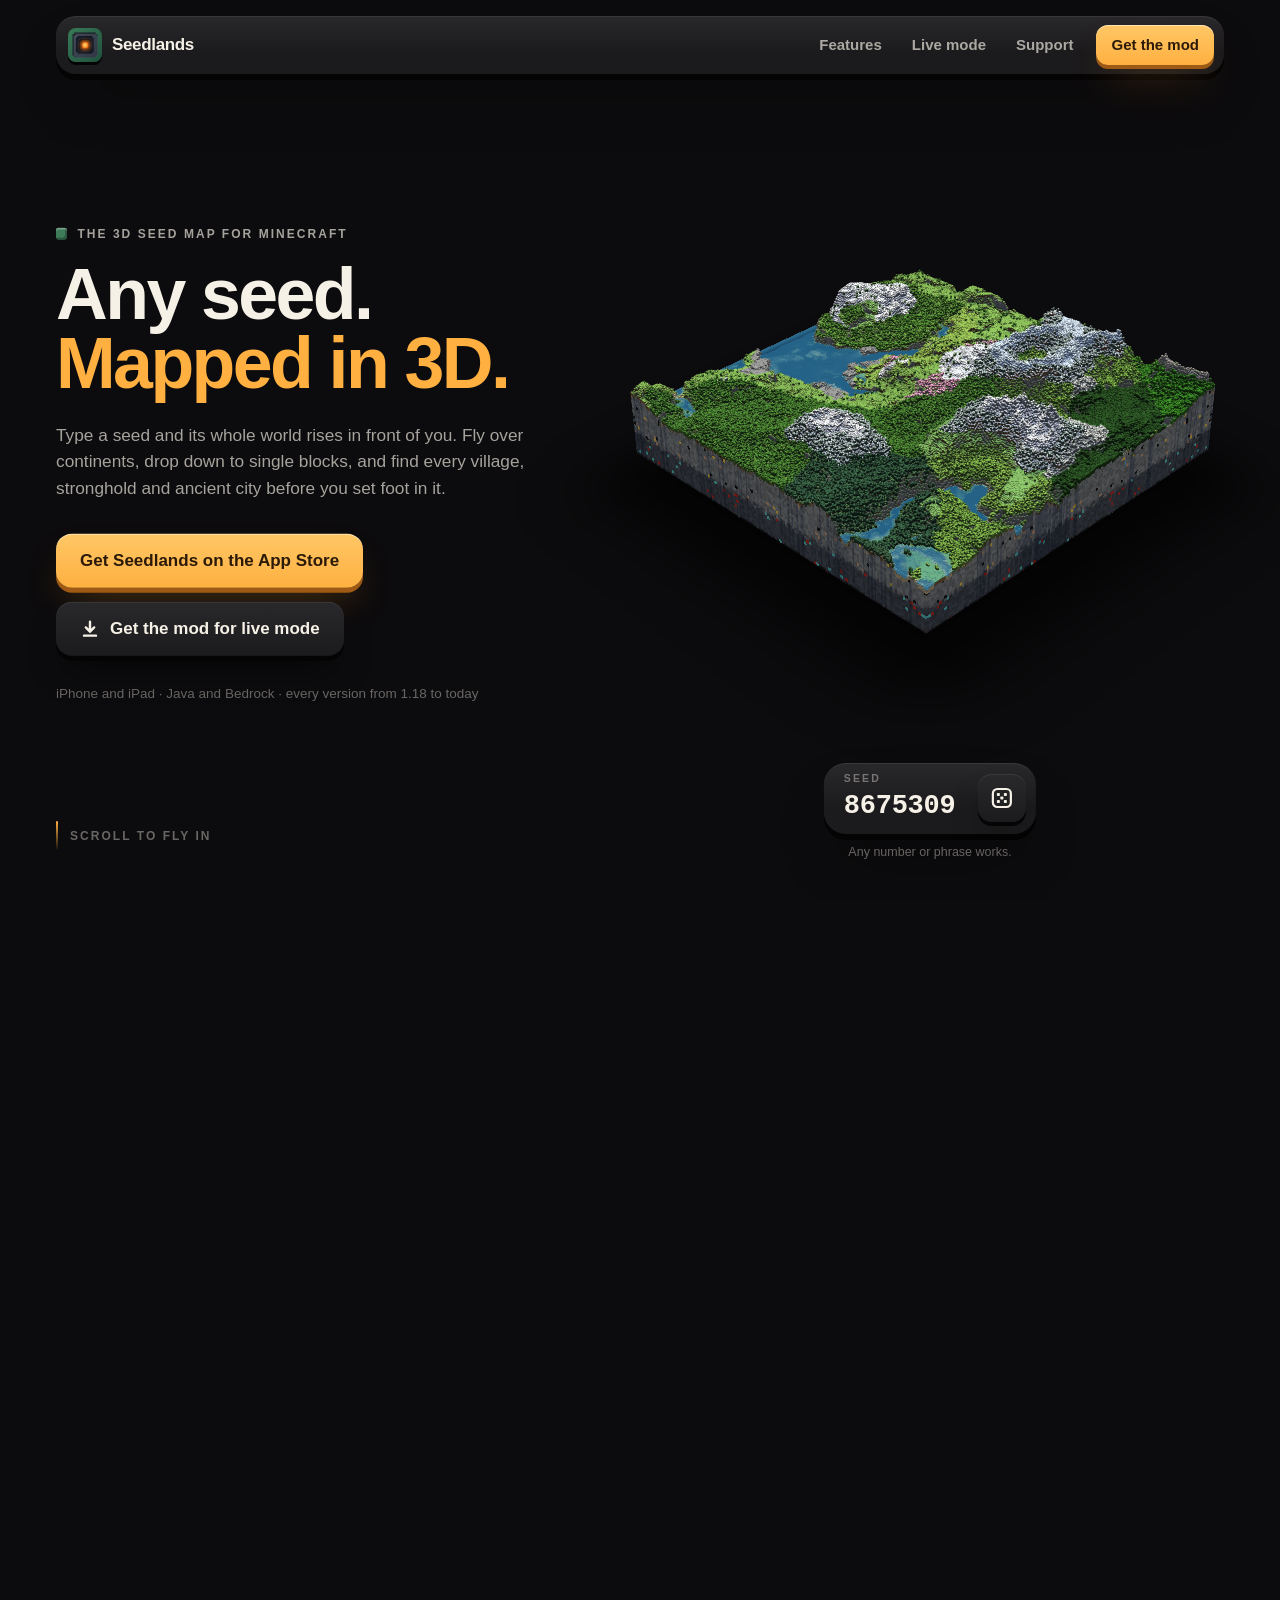
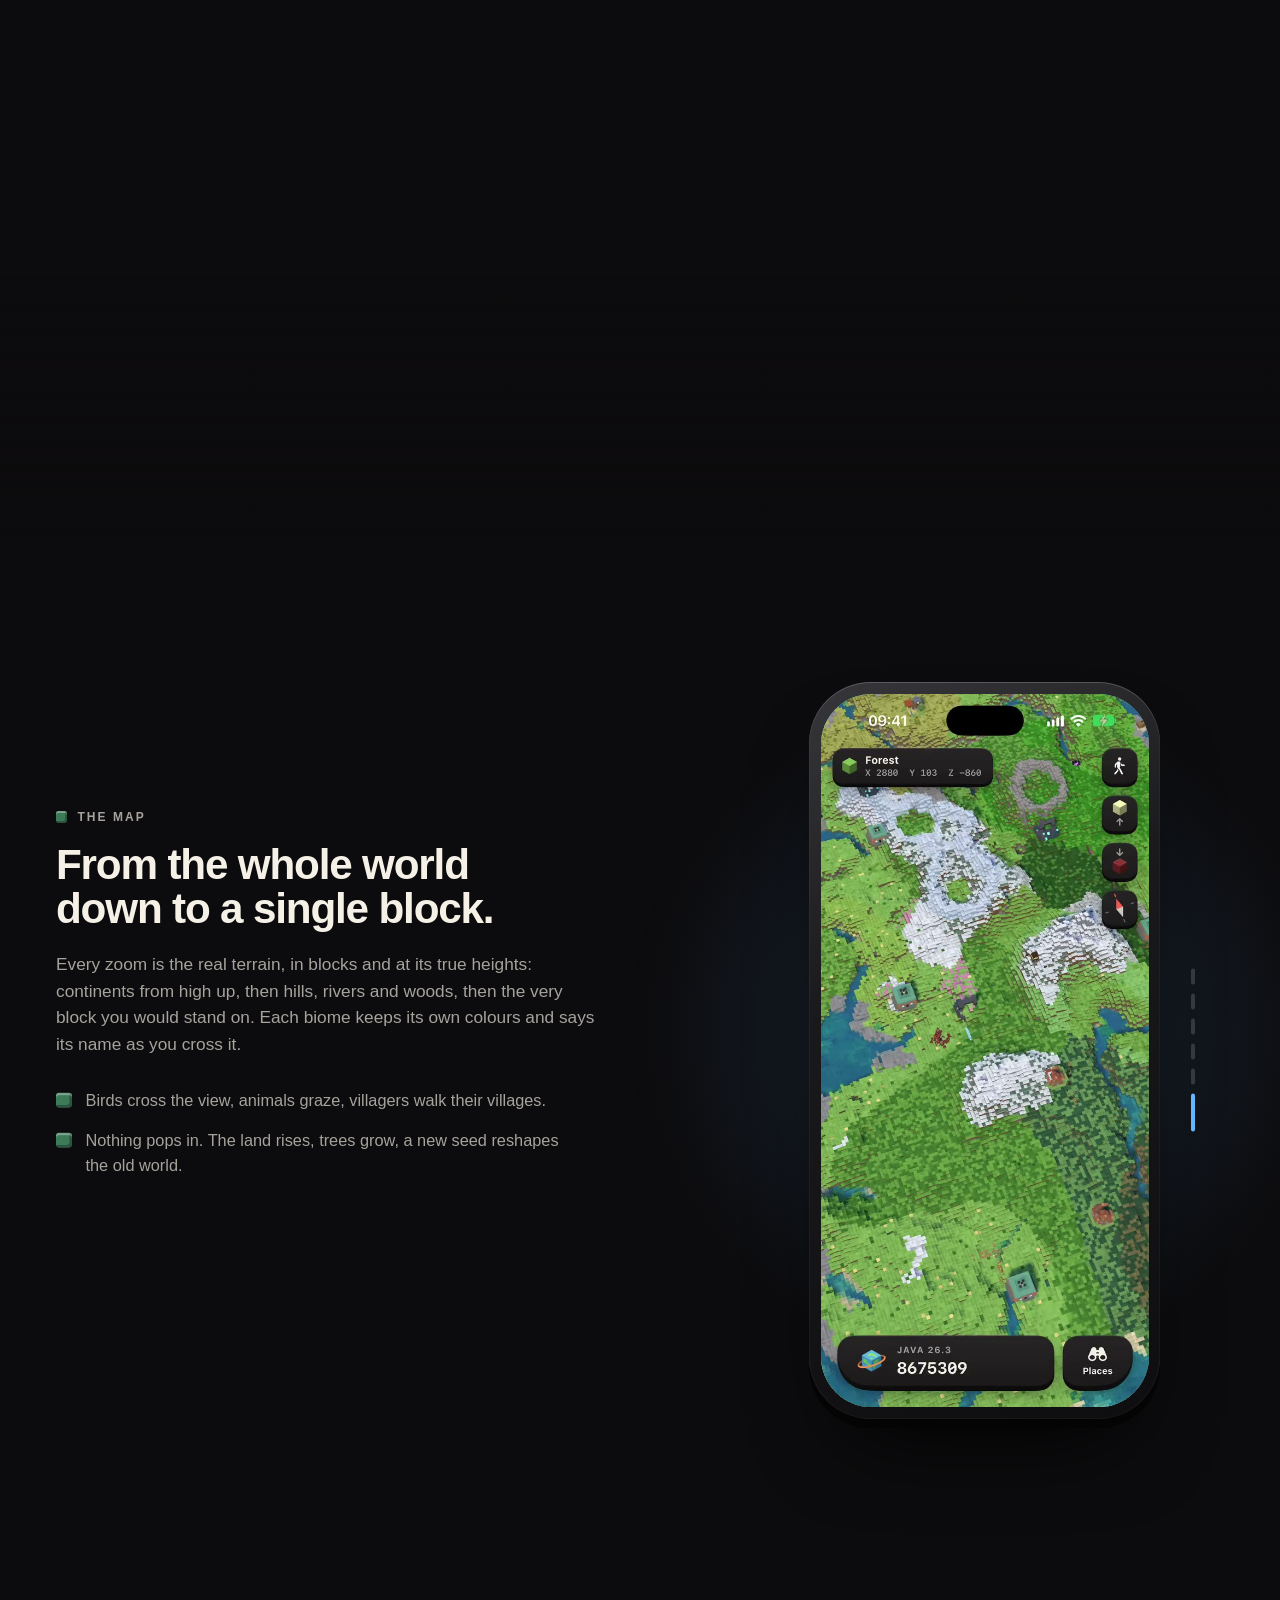
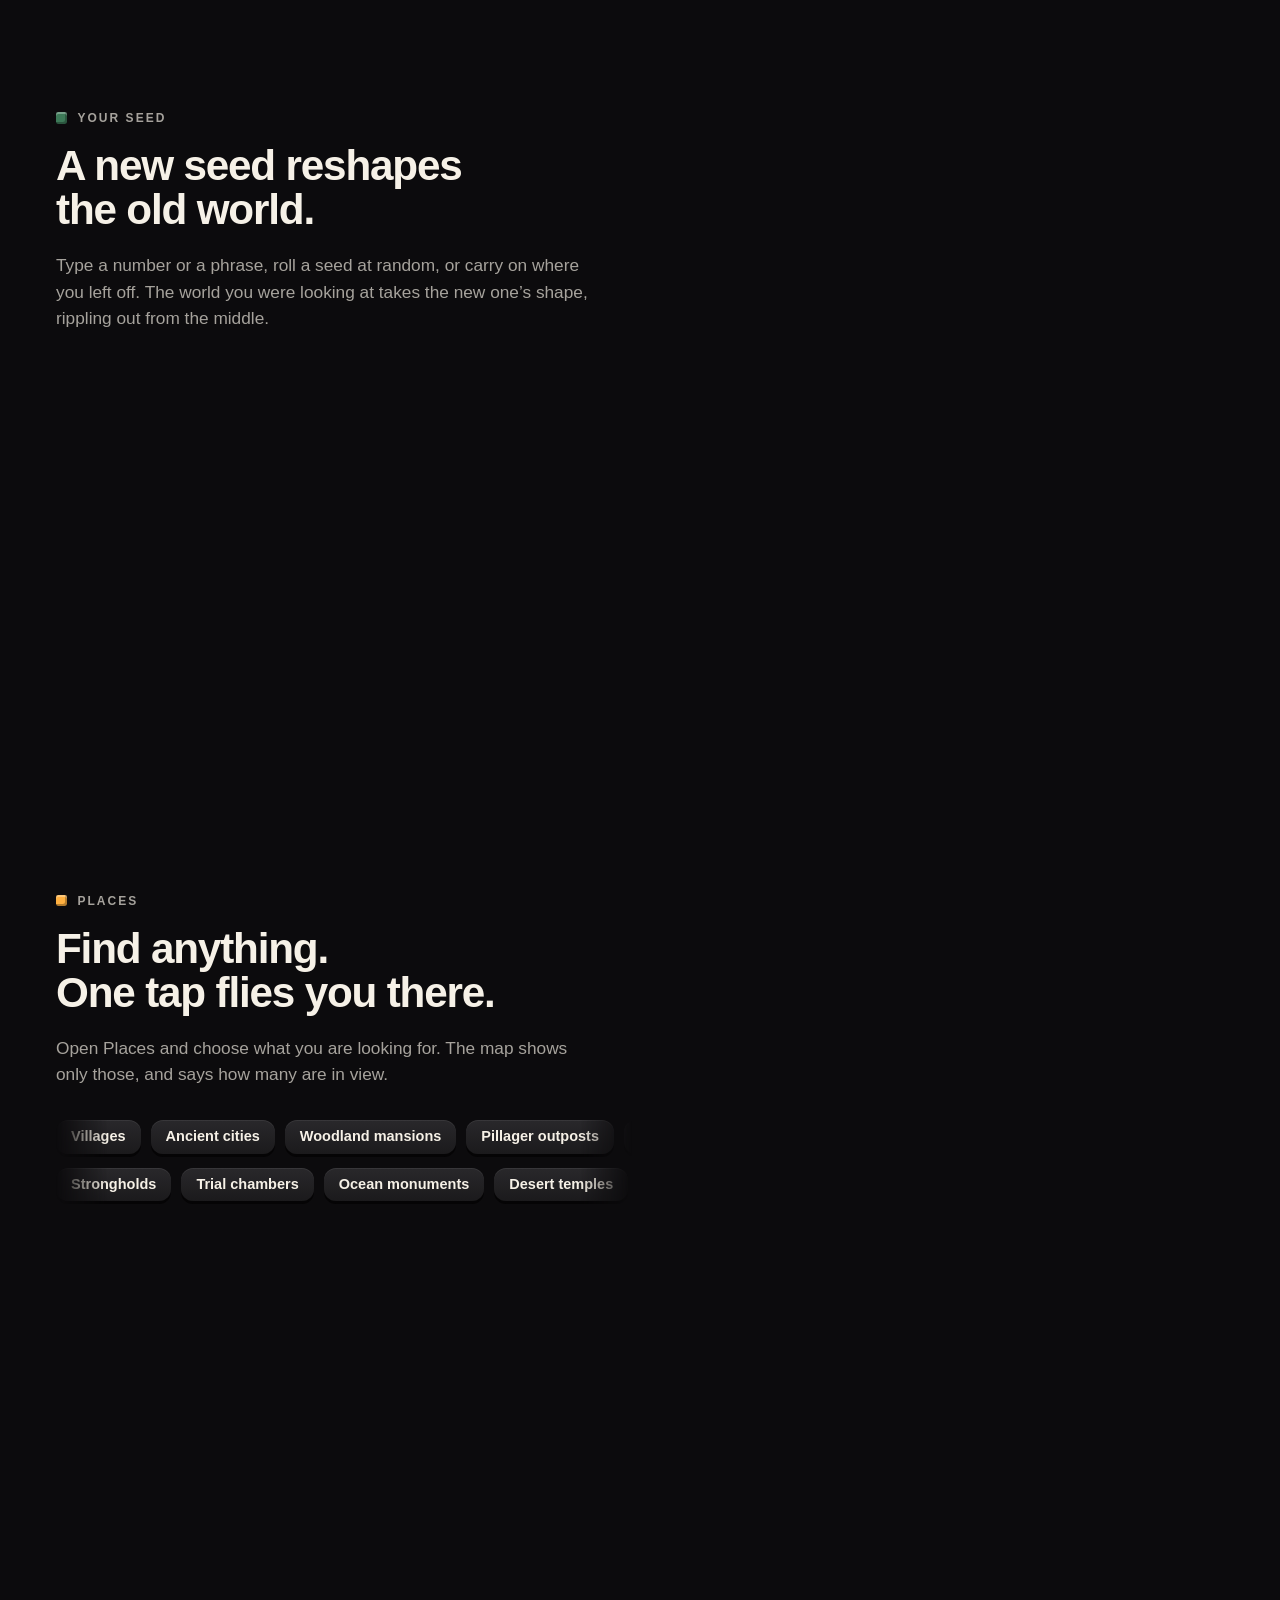
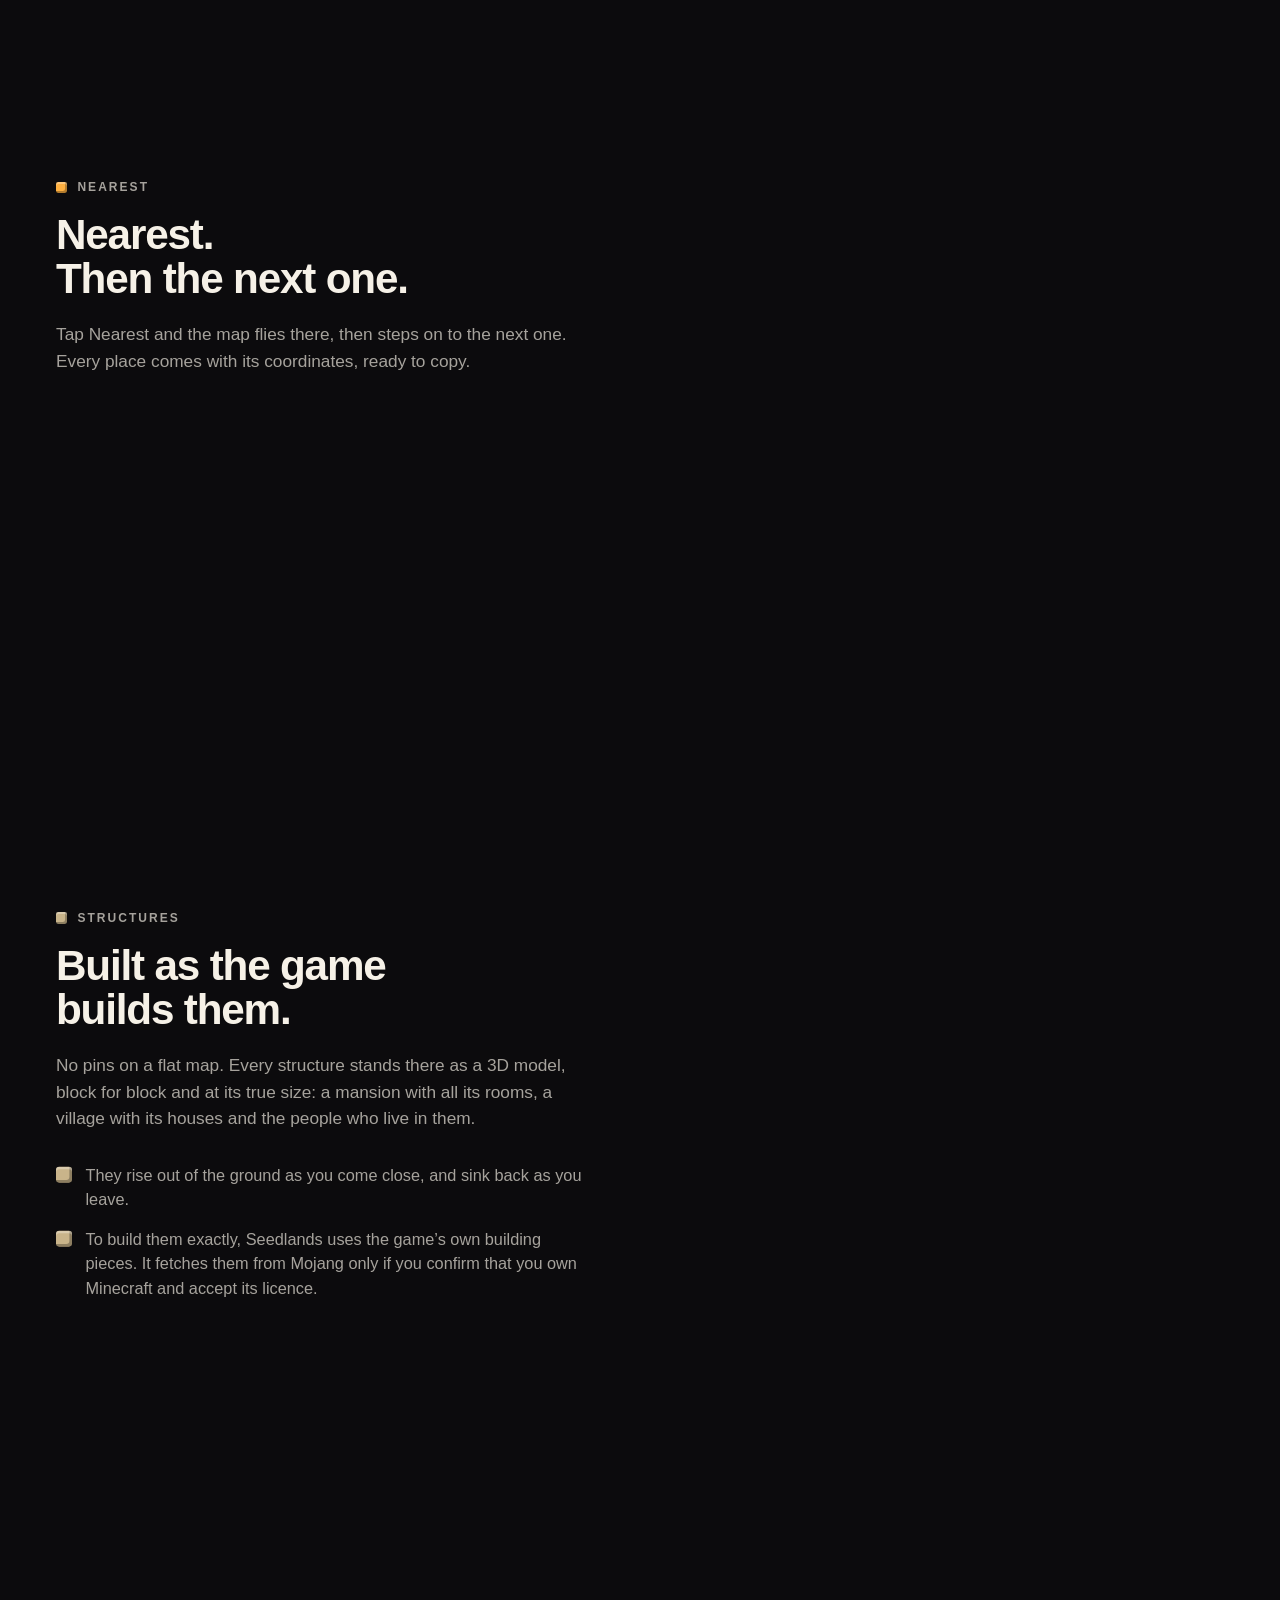
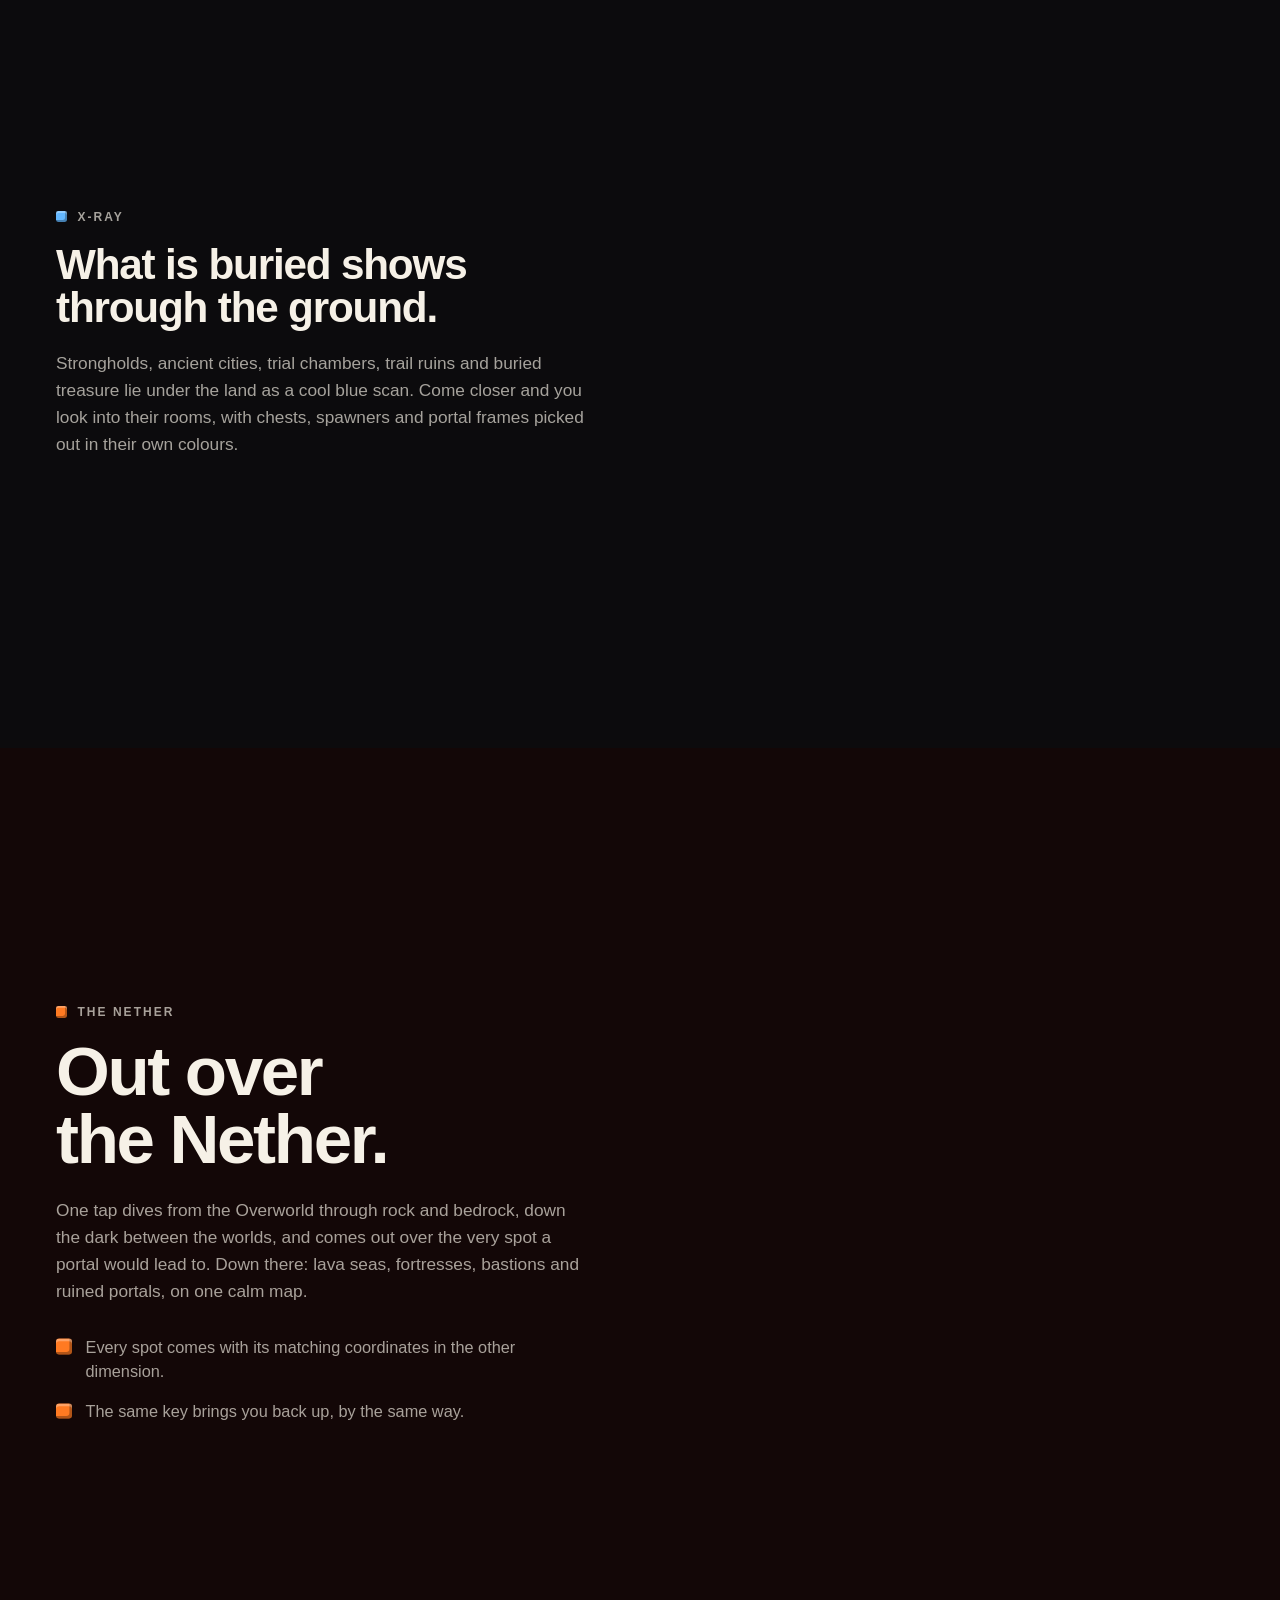
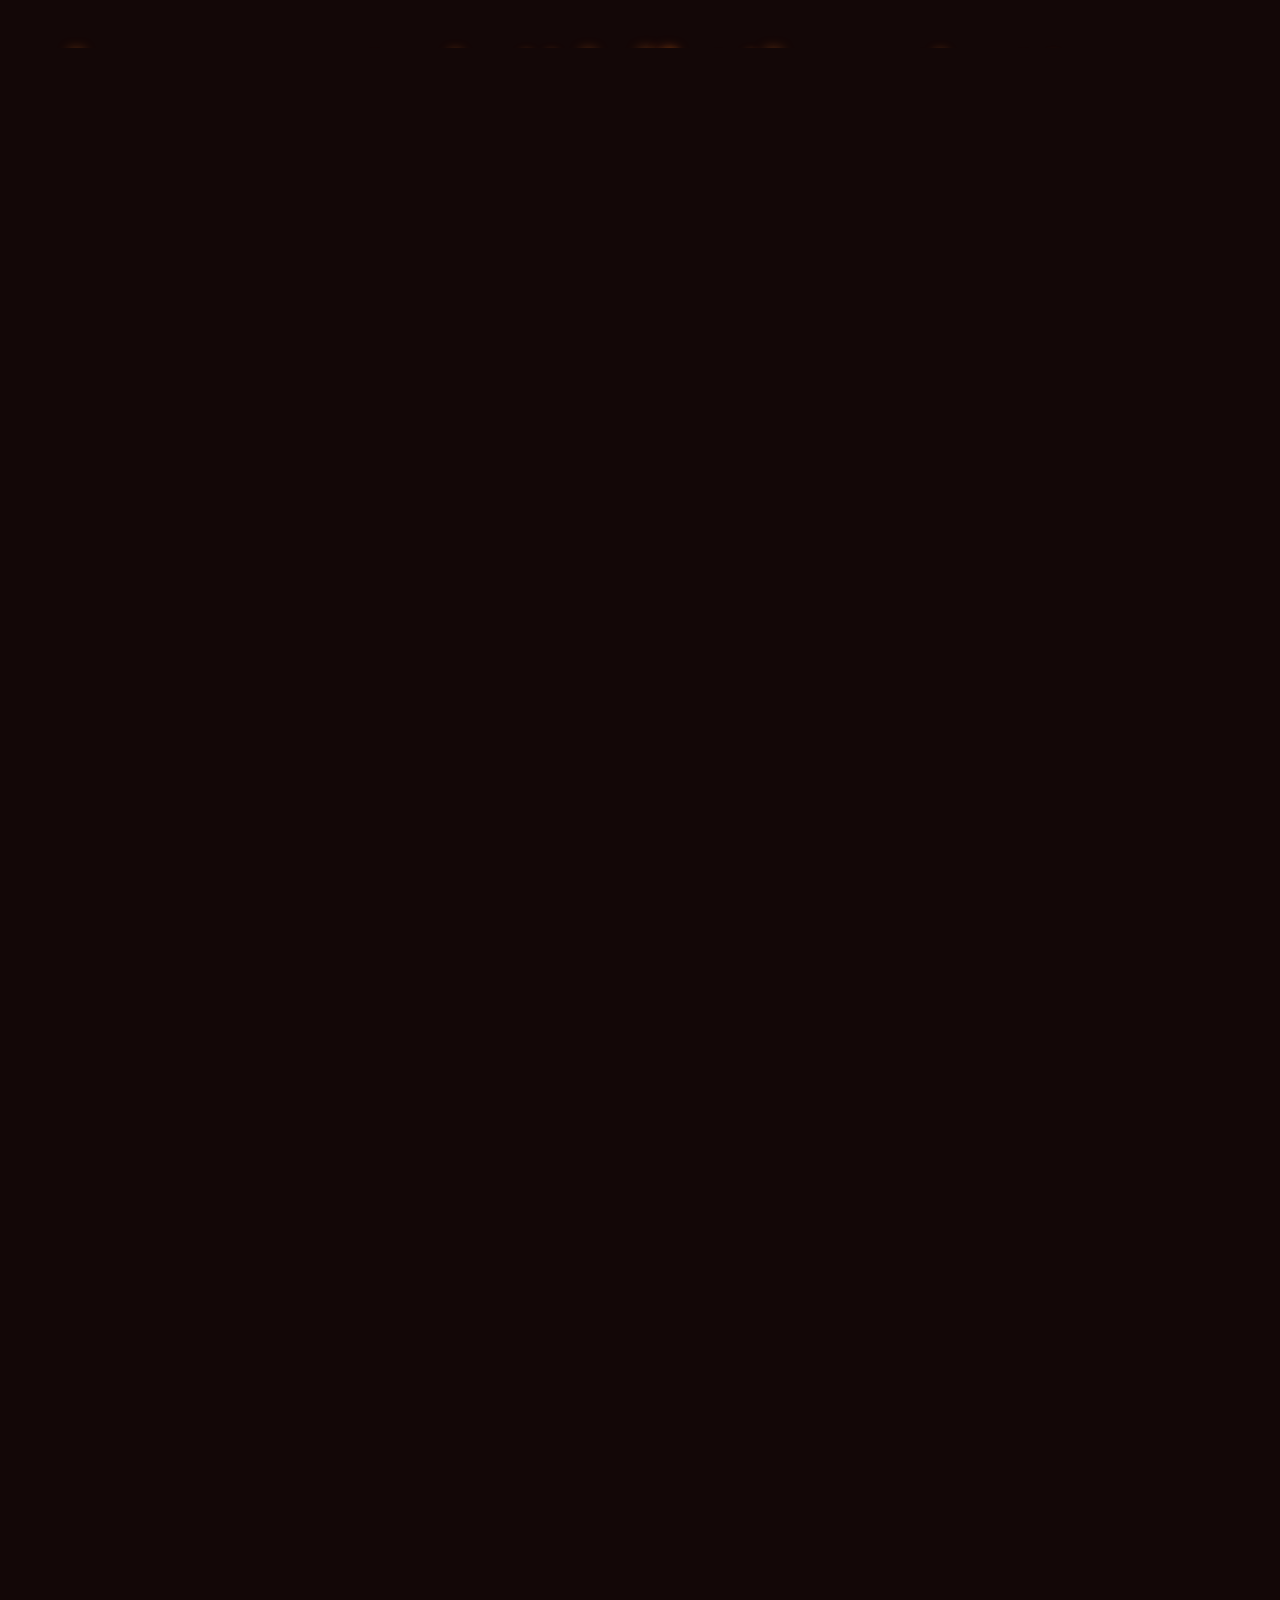
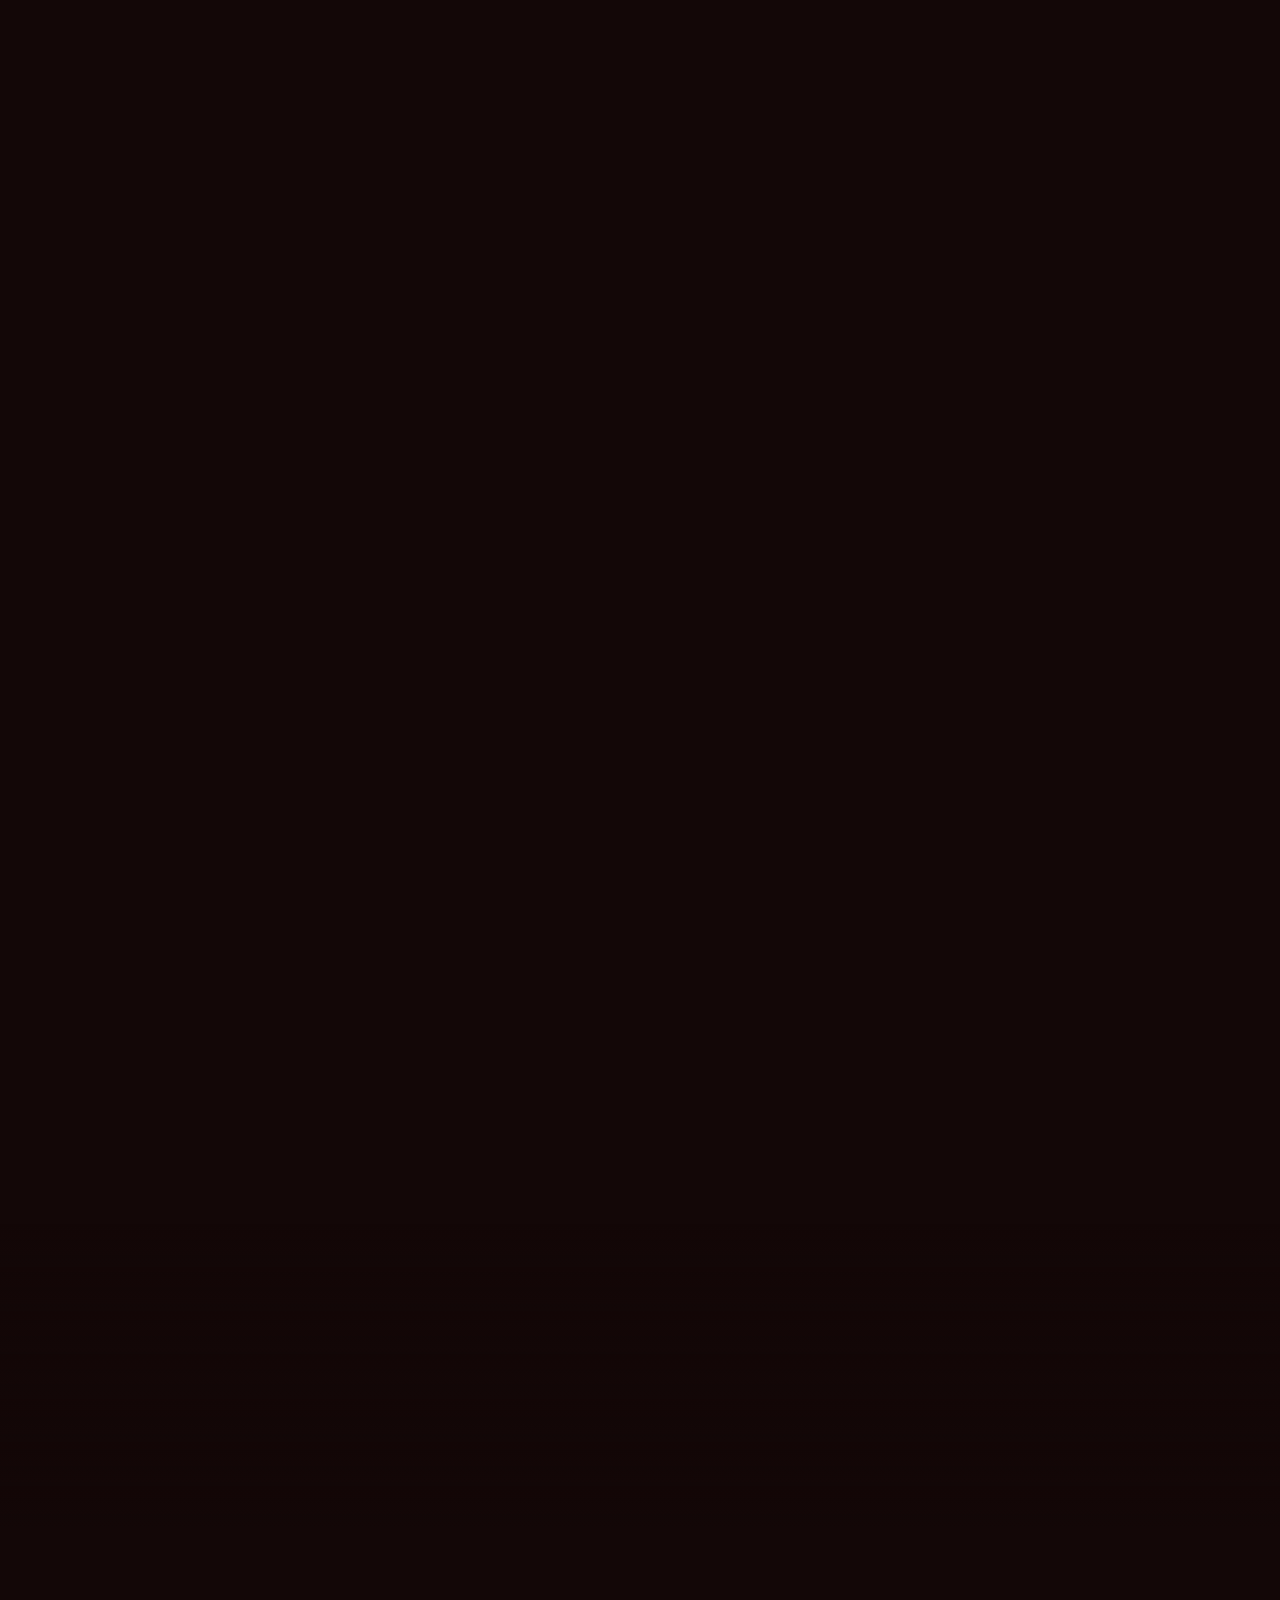
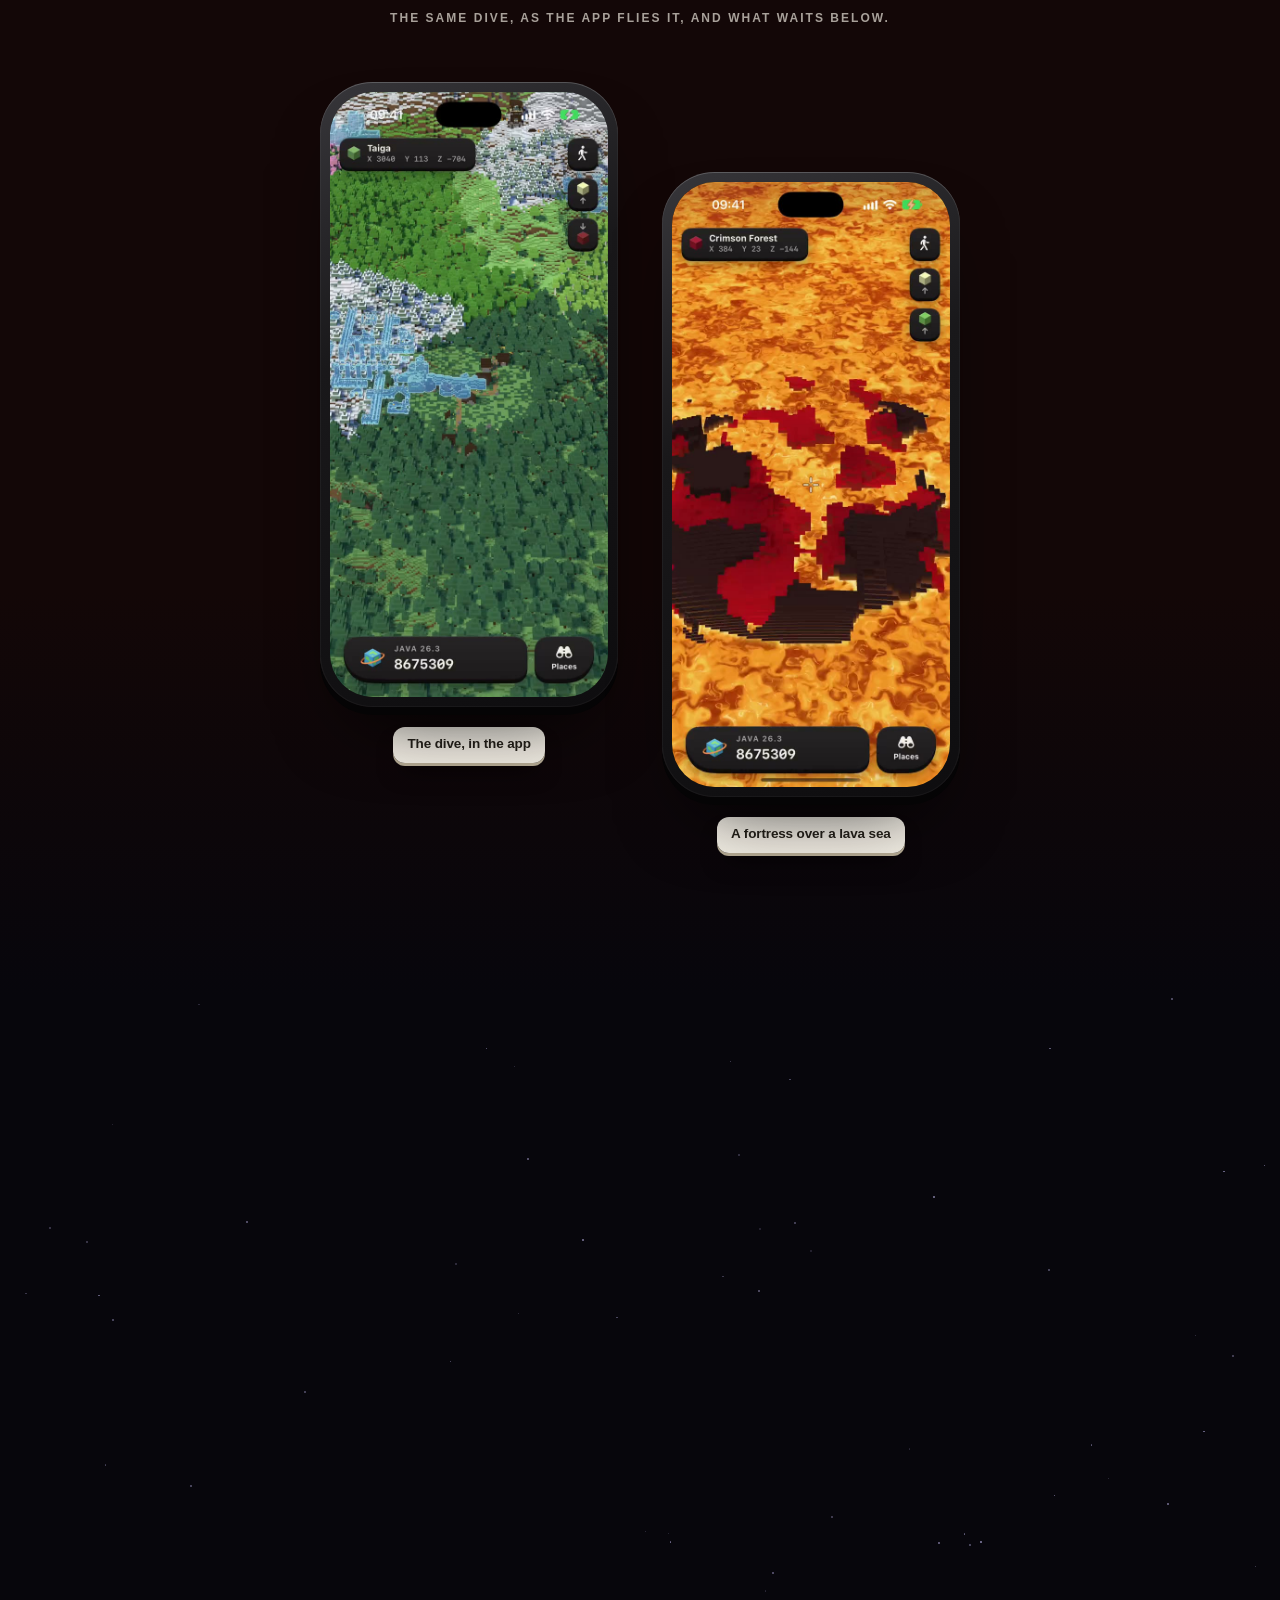
==== commit e546fcd1: "Seedlands is on the App Store: the keys lead there now" ====
--- a/index.html
+++ b/index.html
@@ -1,5 +1,5 @@
 <!doctype html>
-<html lang="en" data-store="soon">
+<html lang="en" data-store="live">
 <head>
 <meta charset="utf-8">
 <meta name="viewport" content="width=device-width, initial-scale=1, viewport-fit=cover">
